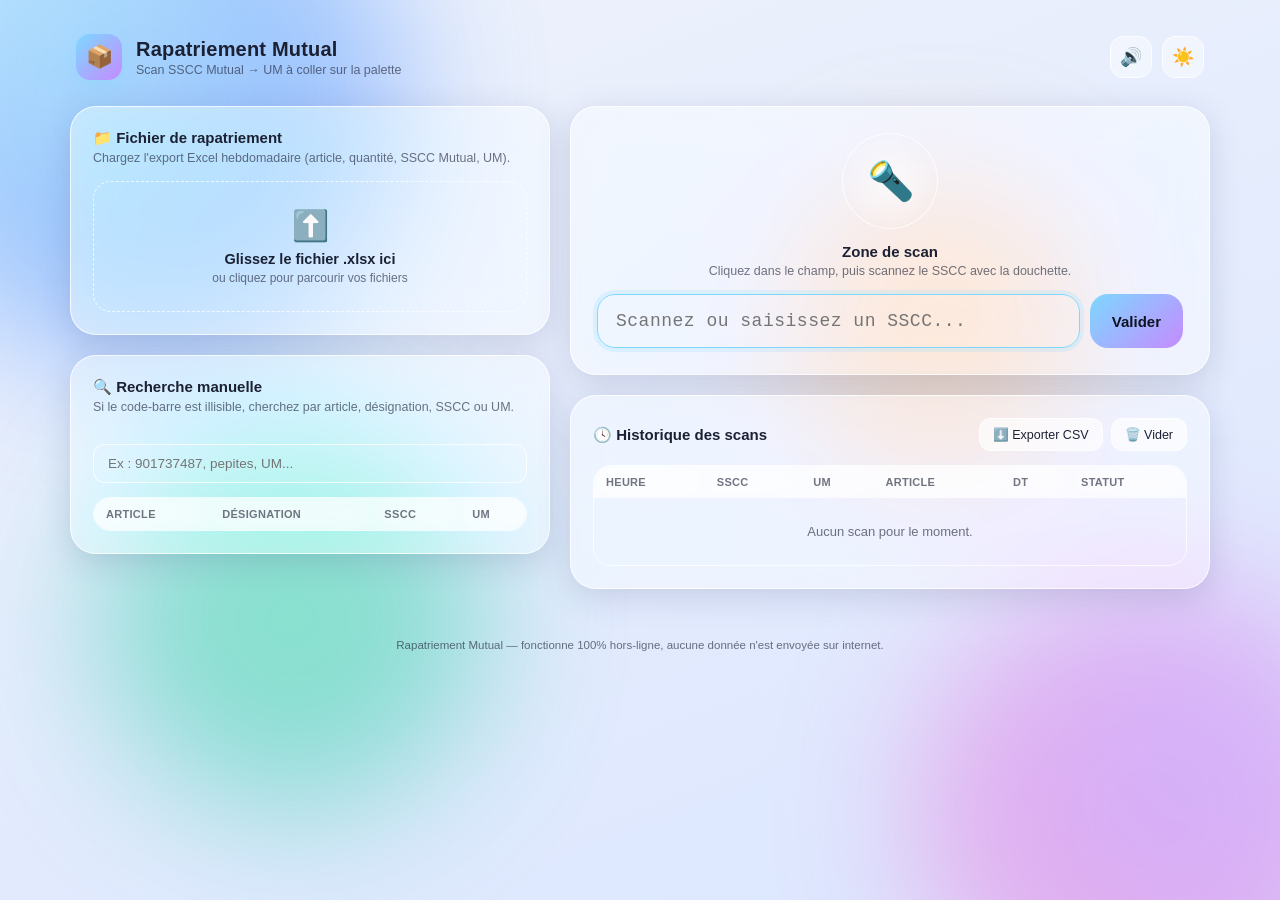
==== index.html @ 87284b62 "Ajoute l'application Rapatriement Mutual (scan SSCC -> UM) App web offline (fichier HTML unique, gla" ====
<!DOCTYPE html>
<html lang="fr">
<head>
<meta charset="UTF-8" />
<meta name="viewport" content="width=device-width, initial-scale=1.0" />
<title>Rapatriement Mutual</title>
<meta name="description" content="Scan des SSCC Mutual et correspondance avec les UM à coller sur les palettes." />
<style>
:root{
  --bg-1:#0f1220;
  --bg-2:#1a1a2e;
  --glass-bg:rgba(255,255,255,0.08);
  --glass-bg-strong:rgba(255,255,255,0.14);
  --glass-border:rgba(255,255,255,0.22);
  --text-1:#f5f6fb;
  --text-2:rgba(245,246,251,0.62);
  --accent:#7dd8ff;
  --accent-2:#c58bff;
  --ok:#4ee6a8;
  --ok-bg:rgba(78,230,168,0.16);
  --err:#ff6b81;
  --err-bg:rgba(255,107,129,0.16);
  --warn:#ffc766;
  --warn-bg:rgba(255,199,102,0.16);
  --radius-lg:26px;
  --radius-md:18px;
  --radius-sm:12px;
  --shadow-glass:0 8px 32px rgba(0,0,0,0.35);
}
:root[data-theme="light"]{
  --bg-1:#eef2fb;
  --bg-2:#dbe6ff;
  --glass-bg:rgba(255,255,255,0.45);
  --glass-bg-strong:rgba(255,255,255,0.65);
  --glass-border:rgba(255,255,255,0.75);
  --text-1:#1b2033;
  --text-2:rgba(27,32,51,0.62);
  --shadow-glass:0 8px 32px rgba(60,70,120,0.18);
}
*{box-sizing:border-box;}
html,body{height:100%;}
body{
  margin:0;
  min-height:100vh;
  font-family:'Segoe UI',-apple-system,BlinkMacSystemFont,Roboto,Helvetica,Arial,sans-serif;
  color:var(--text-1);
  background:var(--bg-1);
  overflow-x:hidden;
  transition:background .5s ease,color .5s ease;
}

/* ---------- animated liquid background ---------- */
.bg-blobs{position:fixed;inset:0;z-index:-1;overflow:hidden;background:linear-gradient(160deg,var(--bg-1),var(--bg-2));}
.blob{position:absolute;border-radius:50%;filter:blur(70px);opacity:.55;animation:float 22s ease-in-out infinite;}
.blob.b1{width:520px;height:520px;top:-160px;left:-120px;background:radial-gradient(circle at 30% 30%,#7dd8ff,#3b6cff);animation-duration:26s;}
.blob.b2{width:460px;height:460px;bottom:-140px;right:-100px;background:radial-gradient(circle at 60% 40%,#c58bff,#ff6ec7);animation-duration:30s;animation-delay:-8s;}
.blob.b3{width:380px;height:380px;bottom:10%;left:8%;background:radial-gradient(circle at 50% 50%,#4ee6a8,#1fb6b0);animation-duration:34s;animation-delay:-16s;}
.blob.b4{width:300px;height:300px;top:20%;right:15%;background:radial-gradient(circle at 50% 50%,#ffc766,#ff8a5b);opacity:.35;animation-duration:20s;animation-delay:-4s;}
@keyframes float{
  0%{transform:translate(0,0) scale(1);}
  33%{transform:translate(40px,-30px) scale(1.08);}
  66%{transform:translate(-30px,25px) scale(0.95);}
  100%{transform:translate(0,0) scale(1);}
}
@media (prefers-reduced-motion: reduce){ .blob{animation:none;} }

/* ---------- layout ---------- */
.app{max-width:1180px;margin:0 auto;padding:20px 20px 64px;}
.topbar{display:flex;align-items:center;justify-content:space-between;gap:16px;padding:14px 6px 26px;}
.brand{display:flex;align-items:center;gap:14px;}
.brand-icon{
  width:46px;height:46px;border-radius:14px;
  background:linear-gradient(135deg,var(--accent),var(--accent-2));
  display:flex;align-items:center;justify-content:center;
  box-shadow:0 6px 18px rgba(125,216,255,0.35);
  font-size:22px;flex-shrink:0;
}
.brand h1{font-size:20px;margin:0;letter-spacing:.2px;}
.brand p{margin:2px 0 0;font-size:12.5px;color:var(--text-2);}
.top-actions{display:flex;gap:10px;align-items:center;}

.icon-btn{
  width:42px;height:42px;border-radius:14px;border:1px solid var(--glass-border);
  background:var(--glass-bg);backdrop-filter:blur(18px) saturate(160%);-webkit-backdrop-filter:blur(18px) saturate(160%);
  color:var(--text-1);font-size:18px;cursor:pointer;display:flex;align-items:center;justify-content:center;
  transition:transform .15s ease,background .2s ease;
}
.icon-btn:hover{transform:translateY(-2px);background:var(--glass-bg-strong);}
.icon-btn:active{transform:translateY(0) scale(.96);}

.glass{
  background:var(--glass-bg);
  border:1px solid var(--glass-border);
  border-radius:var(--radius-lg);
  backdrop-filter:blur(22px) saturate(180%);
  -webkit-backdrop-filter:blur(22px) saturate(180%);
  box-shadow:var(--shadow-glass);
}

.grid{display:grid;grid-template-columns:1.05fr 1.4fr;gap:20px;align-items:start;}
@media (max-width:900px){.grid{grid-template-columns:1fr;}}

/* ---------- file loader ---------- */
.card{padding:22px;margin-bottom:20px;}
.card h2{margin:0 0 4px;font-size:15px;display:flex;align-items:center;gap:8px;}
.card .hint{margin:0 0 16px;font-size:12.5px;color:var(--text-2);}

.dropzone{
  border:1.5px dashed var(--glass-border);
  border-radius:var(--radius-md);
  padding:26px 16px;
  text-align:center;
  cursor:pointer;
  transition:background .2s ease,border-color .2s ease;
}
.dropzone:hover,.dropzone.dragover{background:var(--glass-bg-strong);border-color:var(--accent);}
.dropzone .dz-icon{font-size:30px;margin-bottom:8px;}
.dropzone .dz-title{font-weight:600;font-size:14.5px;}
.dropzone .dz-sub{font-size:12px;color:var(--text-2);margin-top:4px;}

.file-status{
  margin-top:14px;padding:12px 14px;border-radius:var(--radius-sm);
  background:var(--ok-bg);border:1px solid rgba(78,230,168,0.35);
  font-size:13px;display:none;
}
.file-status.show{display:block;}
.file-status .fs-name{font-weight:600;}
.file-status .fs-meta{color:var(--text-2);font-size:12px;margin-top:3px;}

.stats-row{display:flex;gap:10px;margin-top:14px;flex-wrap:wrap;}
.stat-pill{
  flex:1;min-width:90px;padding:10px 12px;border-radius:var(--radius-sm);
  background:var(--glass-bg-strong);border:1px solid var(--glass-border);text-align:center;
}
.stat-pill .num{font-size:19px;font-weight:700;}
.stat-pill .lbl{font-size:10.5px;color:var(--text-2);text-transform:uppercase;letter-spacing:.4px;}

.progress-bar{height:8px;border-radius:6px;background:rgba(255,255,255,0.12);overflow:hidden;margin-top:14px;}
.progress-fill{height:100%;border-radius:6px;background:linear-gradient(90deg,var(--accent),var(--ok));transition:width .4s ease;}

/* ---------- scan zone ---------- */
.scan-card{padding:26px;text-align:center;}
.scan-ring{
  width:96px;height:96px;margin:0 auto 14px;border-radius:50%;
  display:flex;align-items:center;justify-content:center;font-size:38px;
  background:radial-gradient(circle,var(--glass-bg-strong),transparent 70%);
  border:1px solid var(--glass-border);
  animation:pulse 2.6s ease-in-out infinite;
}
@keyframes pulse{0%,100%{box-shadow:0 0 0 0 rgba(125,216,255,0.35);}50%{box-shadow:0 0 0 14px rgba(125,216,255,0);}}

.scan-form{display:flex;gap:10px;margin-top:6px;}
.scan-input{
  flex:1;padding:16px 18px;font-size:18px;border-radius:var(--radius-md);
  border:1.5px solid var(--glass-border);background:rgba(255,255,255,0.06);
  color:var(--text-1);letter-spacing:.5px;font-family:'Consolas','Courier New',monospace;
  outline:none;transition:border-color .2s ease,box-shadow .2s ease;
}
.scan-input:focus{border-color:var(--accent);box-shadow:0 0 0 4px rgba(125,216,255,0.18);}
.scan-submit{
  padding:0 22px;border-radius:var(--radius-md);border:none;cursor:pointer;
  background:linear-gradient(135deg,var(--accent),var(--accent-2));color:#0f1220;font-weight:700;font-size:15px;
}

/* ---------- result ---------- */
.result{margin-top:20px;border-radius:var(--radius-lg);padding:0;overflow:hidden;display:none;}
.result.show{display:block;animation:pop .35s cubic-bezier(.2,.9,.3,1.2);}
@keyframes pop{from{transform:scale(.94);opacity:0;}to{transform:scale(1);opacity:1;}}
.result-inner{padding:24px;}
.result.ok .result-inner{background:var(--ok-bg);border-top:1px solid rgba(78,230,168,0.4);}
.result.err .result-inner{background:var(--err-bg);border-top:1px solid rgba(255,107,129,0.4);}
.result.warn .result-inner{background:var(--warn-bg);border-top:1px solid rgba(255,199,102,0.4);}
.result-tag{font-size:12px;font-weight:700;text-transform:uppercase;letter-spacing:.6px;display:flex;align-items:center;gap:6px;}
.result.ok .result-tag{color:var(--ok);}
.result.err .result-tag{color:var(--err);}
.result.warn .result-tag{color:var(--warn);}
.um-value{font-size:48px;font-weight:800;font-family:'Consolas','Courier New',monospace;margin:8px 0 4px;word-break:break-all;letter-spacing:1px;}
.um-caption{font-size:12.5px;color:var(--text-2);margin-bottom:16px;}
.result-details{display:grid;grid-template-columns:repeat(auto-fit,minmax(140px,1fr));gap:10px;margin-top:10px;}
.detail-item{background:rgba(255,255,255,0.08);border-radius:var(--radius-sm);padding:10px 12px;}
.detail-item .d-lbl{font-size:10.5px;text-transform:uppercase;color:var(--text-2);letter-spacing:.4px;}
.detail-item .d-val{font-size:14.5px;font-weight:600;margin-top:2px;word-break:break-word;}
.copy-btn{margin-top:14px;padding:9px 16px;border-radius:var(--radius-sm);border:1px solid var(--glass-border);background:var(--glass-bg-strong);color:var(--text-1);cursor:pointer;font-size:13px;}
.copy-btn:active{transform:scale(.97);}

/* ---------- history ---------- */
.history-head{display:flex;align-items:center;justify-content:space-between;flex-wrap:wrap;gap:10px;}
.history-actions{display:flex;gap:8px;}
.btn-sm{padding:8px 13px;border-radius:var(--radius-sm);border:1px solid var(--glass-border);background:var(--glass-bg-strong);color:var(--text-1);font-size:12.5px;cursor:pointer;}
.btn-sm:hover{background:rgba(255,255,255,0.2);}
.search-box{
  width:100%;margin:14px 0;padding:11px 14px;border-radius:var(--radius-sm);
  border:1px solid var(--glass-border);background:rgba(255,255,255,0.06);color:var(--text-1);font-size:13.5px;outline:none;
}
.hist-table-wrap{max-height:420px;overflow-y:auto;border-radius:var(--radius-md);border:1px solid var(--glass-border);}
table{width:100%;border-collapse:collapse;font-size:12.8px;}
thead th{position:sticky;top:0;background:var(--glass-bg-strong);backdrop-filter:blur(10px);text-align:left;padding:10px 12px;font-size:11px;text-transform:uppercase;letter-spacing:.3px;color:var(--text-2);}
tbody td{padding:9px 12px;border-top:1px solid rgba(255,255,255,0.08);}
tbody tr:hover{background:rgba(255,255,255,0.06);}
.badge{padding:3px 9px;border-radius:20px;font-size:10.5px;font-weight:700;text-transform:uppercase;letter-spacing:.3px;}
.badge.ok{background:var(--ok-bg);color:var(--ok);}
.badge.err{background:var(--err-bg);color:var(--err);}
.badge.warn{background:var(--warn-bg);color:var(--warn);}
.empty-hint{padding:26px 14px;text-align:center;color:var(--text-2);font-size:13px;}

.footer-note{text-align:center;margin-top:30px;font-size:11.5px;color:var(--text-2);}

::-webkit-scrollbar{width:9px;height:9px;}
::-webkit-scrollbar-thumb{background:rgba(255,255,255,0.18);border-radius:8px;}
::-webkit-scrollbar-track{background:transparent;}

@media (max-width:520px){
  .um-value{font-size:34px;}
  .app{padding:14px 12px 48px;}
  .scan-form{flex-direction:column;}
}
</style>
</head>
<body>
<div class="bg-blobs">
  <div class="blob b1"></div>
  <div class="blob b2"></div>
  <div class="blob b3"></div>
  <div class="blob b4"></div>
</div>

<div class="app">

  <div class="topbar">
    <div class="brand">
      <div class="brand-icon">📦</div>
      <div>
        <h1>Rapatriement Mutual</h1>
        <p>Scan SSCC Mutual → UM à coller sur la palette</p>
      </div>
    </div>
    <div class="top-actions">
      <button class="icon-btn" id="soundToggle" title="Activer/couper le son">🔊</button>
      <button class="icon-btn" id="themeToggle" title="Changer le thème">🌙</button>
    </div>
  </div>

  <div class="grid">
    <!-- LEFT COLUMN -->
    <div>
      <div class="card glass">
        <h2>📁 Fichier de rapatriement</h2>
        <p class="hint">Chargez l'export Excel hebdomadaire (article, quantité, SSCC Mutual, UM).</p>
        <div class="dropzone" id="dropzone">
          <div class="dz-icon">⬆️</div>
          <div class="dz-title">Glissez le fichier .xlsx ici</div>
          <div class="dz-sub">ou cliquez pour parcourir vos fichiers</div>
          <input type="file" id="fileInput" accept=".xlsx,.xls,.xlsm" hidden />
        </div>
        <div class="file-status" id="fileStatus">
          <div class="fs-name" id="fsName"></div>
          <div class="fs-meta" id="fsMeta"></div>
        </div>
        <div class="stats-row" id="statsRow" style="display:none;">
          <div class="stat-pill"><div class="num" id="statTotal">0</div><div class="lbl">Palettes</div></div>
          <div class="stat-pill"><div class="num" id="statDone">0</div><div class="lbl">Scannées</div></div>
          <div class="stat-pill"><div class="num" id="statLeft">0</div><div class="lbl">Restantes</div></div>
        </div>
        <div class="progress-bar" id="progressBar" style="display:none;">
          <div class="progress-fill" id="progressFill" style="width:0%;"></div>
        </div>
      </div>

      <div class="card glass">
        <h2>🔍 Recherche manuelle</h2>
        <p class="hint">Si le code-barre est illisible, cherchez par article, désignation, SSCC ou UM.</p>
        <input type="text" class="search-box" id="manualSearch" placeholder="Ex : 901737487, pepites, UM..." />
        <div class="hist-table-wrap" style="max-height:220px;">
          <table>
            <thead><tr><th>Article</th><th>Désignation</th><th>SSCC</th><th>UM</th></tr></thead>
            <tbody id="searchResults"></tbody>
          </table>
        </div>
      </div>
    </div>

    <!-- RIGHT COLUMN -->
    <div>
      <div class="card glass scan-card">
        <div class="scan-ring">🔦</div>
        <h2 style="justify-content:center;">Zone de scan</h2>
        <p class="hint">Cliquez dans le champ, puis scannez le SSCC avec la douchette.</p>
        <form class="scan-form" id="scanForm" autocomplete="off">
          <input type="text" class="scan-input" id="scanInput" placeholder="Scannez ou saisissez un SSCC..." autocomplete="off" autocorrect="off" autocapitalize="off" spellcheck="false" />
          <button type="submit" class="scan-submit">Valider</button>
        </form>

        <div class="result" id="result">
          <div class="result-inner">
            <div class="result-tag" id="resultTag"></div>
            <div class="um-value" id="umValue"></div>
            <div class="um-caption" id="umCaption"></div>
            <div class="result-details" id="resultDetails"></div>
            <button class="copy-btn" id="copyUmBtn" style="display:none;">📋 Copier l'UM</button>
          </div>
        </div>
      </div>

      <div class="card glass">
        <div class="history-head">
          <h2 style="margin:0;">🕓 Historique des scans</h2>
          <div class="history-actions">
            <button class="btn-sm" id="exportBtn">⬇️ Exporter CSV</button>
            <button class="btn-sm" id="clearHistBtn">🗑️ Vider</button>
          </div>
        </div>
        <div class="hist-table-wrap" style="margin-top:14px;">
          <table>
            <thead><tr><th>Heure</th><th>SSCC</th><th>UM</th><th>Article</th><th>DT</th><th>Statut</th></tr></thead>
            <tbody id="historyBody"></tbody>
          </table>
          <div class="empty-hint" id="historyEmpty">Aucun scan pour le moment.</div>
        </div>
      </div>
    </div>
  </div>

  <div class="footer-note">Rapatriement Mutual — fonctionne 100% hors-ligne, aucune donnée n'est envoyée sur internet.</div>
</div>
<script>
/*! xlsx.js (C) 2013-present SheetJS -- http://sheetjs.com */
var XLSX={};function make_xlsx_lib(e){e.version="0.18.5";var r=1200,t=1252;var a;if(typeof cptable!=="undefined")a=cptable;else if(typeof module!=="undefined"&&typeof require!=="undefined"){a=undefined}var n=[874,932,936,949,950,1250,1251,1252,1253,1254,1255,1256,1257,1258,1e4];var i={0:1252,1:65001,2:65001,77:1e4,128:932,129:949,130:1361,134:936,136:950,161:1253,162:1254,163:1258,177:1255,178:1256,186:1257,204:1251,222:874,238:1250,255:1252,69:6969};var s=function(e){if(n.indexOf(e)==-1)return;t=i[0]=e};function f(){s(1252)}var o=function(e){r=e;s(e)};function c(){o(1200);f()}function l(e){var r=[];for(var t=0,a=e.length;t<a;++t)r[t]=e.charCodeAt(t);return r}function u(e){var r=[];for(var t=0;t<e.length>>1;++t)r[t]=String.fromCharCode(e.charCodeAt(2*t)+(e.charCodeAt(2*t+1)<<8));return r.join("")}function h(e){var r=[];for(var t=0;t<e.length>>1;++t)r[t]=String.fromCharCode(e.charCodeAt(2*t+1)+(e.charCodeAt(2*t)<<8));return r.join("")}var d=function(e){var r=e.charCodeAt(0),t=e.charCodeAt(1);if(r==255&&t==254)return u(e.slice(2));if(r==254&&t==255)return h(e.slice(2));if(r==65279)return e.slice(1);return e};var v=function Yw(e){return String.fromCharCode(e)};var p=function Kw(e){return String.fromCharCode(e)};if(typeof a!=="undefined"){o=function(e){r=e;s(e)};d=function(e){if(e.charCodeAt(0)===255&&e.charCodeAt(1)===254){return a.utils.decode(1200,l(e.slice(2)))}return e};v=function Jw(e){if(r===1200)return String.fromCharCode(e);return a.utils.decode(r,[e&255,e>>8])[0]};p=function qw(e){return a.utils.decode(t,[e])[0]}}var m=null;var b=true;var g="ABCDEFGHIJKLMNOPQRSTUVWXYZabcdefghijklmnopqrstuvwxyz0123456789+/=";function w(e){var r="";var t=0,a=0,n=0,i=0,s=0,f=0,o=0;for(var c=0;c<e.length;){t=e.charCodeAt(c++);i=t>>2;a=e.charCodeAt(c++);s=(t&3)<<4|a>>4;n=e.charCodeAt(c++);f=(a&15)<<2|n>>6;o=n&63;if(isNaN(a)){f=o=64}else if(isNaN(n)){o=64}r+=g.charAt(i)+g.charAt(s)+g.charAt(f)+g.charAt(o)}return r}function k(e){var r="";var t=0,a=0,n=0,i=0,s=0,f=0,o=0;e=e.replace(/[^\w\+\/\=]/g,"");for(var c=0;c<e.length;){i=g.indexOf(e.charAt(c++));s=g.indexOf(e.charAt(c++));t=i<<2|s>>4;r+=String.fromCharCode(t);f=g.indexOf(e.charAt(c++));a=(s&15)<<4|f>>2;if(f!==64){r+=String.fromCharCode(a)}o=g.indexOf(e.charAt(c++));n=(f&3)<<6|o;if(o!==64){r+=String.fromCharCode(n)}}return r}var T=function(){return typeof Buffer!=="undefined"&&typeof undefined!=="undefined"&&typeof{}!=="undefined"&&!!{}.node}();var E=function(){if(typeof Buffer!=="undefined"){var e=!Buffer.from;if(!e)try{Buffer.from("foo","utf8")}catch(r){e=true}return e?function(e,r){return r?new Buffer(e,r):new Buffer(e)}:Buffer.from.bind(Buffer)}return function(){}}();function y(e){if(T)return Buffer.alloc?Buffer.alloc(e):new Buffer(e);return typeof Uint8Array!="undefined"?new Uint8Array(e):new Array(e)}function S(e){if(T)return Buffer.allocUnsafe?Buffer.allocUnsafe(e):new Buffer(e);return typeof Uint8Array!="undefined"?new Uint8Array(e):new Array(e)}var _=function Zw(e){if(T)return E(e,"binary");return e.split("").map(function(e){return e.charCodeAt(0)&255})};function A(e){if(typeof ArrayBuffer==="undefined")return _(e);var r=new ArrayBuffer(e.length),t=new Uint8Array(r);for(var a=0;a!=e.length;++a)t[a]=e.charCodeAt(a)&255;return r}function x(e){if(Array.isArray(e))return e.map(function(e){return String.fromCharCode(e)}).join("");var r=[];for(var t=0;t<e.length;++t)r[t]=String.fromCharCode(e[t]);return r.join("")}function C(e){if(typeof Uint8Array==="undefined")throw new Error("Unsupported");return new Uint8Array(e)}function R(e){if(typeof ArrayBuffer=="undefined")throw new Error("Unsupported");if(e instanceof ArrayBuffer)return R(new Uint8Array(e));var r=new Array(e.length);for(var t=0;t<e.length;++t)r[t]=e[t];return r}var O=T?function(e){return Buffer.concat(e.map(function(e){return Buffer.isBuffer(e)?e:E(e)}))}:function(e){if(typeof Uint8Array!=="undefined"){var r=0,t=0;for(r=0;r<e.length;++r)t+=e[r].length;var a=new Uint8Array(t);var n=0;for(r=0,t=0;r<e.length;t+=n,++r){n=e[r].length;if(e[r]instanceof Uint8Array)a.set(e[r],t);else if(typeof e[r]=="string"){throw"wtf"}else a.set(new Uint8Array(e[r]),t)}return a}return[].concat.apply([],e.map(function(e){return Array.isArray(e)?e:[].slice.call(e)}))};function I(e){var r=[],t=0,a=e.length+250;var n=y(e.length+255);for(var i=0;i<e.length;++i){var s=e.charCodeAt(i);if(s<128)n[t++]=s;else if(s<2048){n[t++]=192|s>>6&31;n[t++]=128|s&63}else if(s>=55296&&s<57344){s=(s&1023)+64;var f=e.charCodeAt(++i)&1023;n[t++]=240|s>>8&7;n[t++]=128|s>>2&63;n[t++]=128|f>>6&15|(s&3)<<4;n[t++]=128|f&63}else{n[t++]=224|s>>12&15;n[t++]=128|s>>6&63;n[t++]=128|s&63}if(t>a){r.push(n.slice(0,t));t=0;n=y(65535);a=65530}}r.push(n.slice(0,t));return O(r)}var N=/\u0000/g,F=/[\u0001-\u0006]/g;function D(e){var r="",t=e.length-1;while(t>=0)r+=e.charAt(t--);return r}function P(e,r){var t=""+e;return t.length>=r?t:wr("0",r-t.length)+t}function L(e,r){var t=""+e;return t.length>=r?t:wr(" ",r-t.length)+t}function M(e,r){var t=""+e;return t.length>=r?t:t+wr(" ",r-t.length)}function U(e,r){var t=""+Math.round(e);return t.length>=r?t:wr("0",r-t.length)+t}function B(e,r){var t=""+e;return t.length>=r?t:wr("0",r-t.length)+t}var W=Math.pow(2,32);function H(e,r){if(e>W||e<-W)return U(e,r);var t=Math.round(e);return B(t,r)}function z(e,r){r=r||0;return e.length>=7+r&&(e.charCodeAt(r)|32)===103&&(e.charCodeAt(r+1)|32)===101&&(e.charCodeAt(r+2)|32)===110&&(e.charCodeAt(r+3)|32)===101&&(e.charCodeAt(r+4)|32)===114&&(e.charCodeAt(r+5)|32)===97&&(e.charCodeAt(r+6)|32)===108}var V=[["Sun","Sunday"],["Mon","Monday"],["Tue","Tuesday"],["Wed","Wednesday"],["Thu","Thursday"],["Fri","Friday"],["Sat","Saturday"]];var G=[["J","Jan","January"],["F","Feb","February"],["M","Mar","March"],["A","Apr","April"],["M","May","May"],["J","Jun","June"],["J","Jul","July"],["A","Aug","August"],["S","Sep","September"],["O","Oct","October"],["N","Nov","November"],["D","Dec","December"]];function j(e){if(!e)e={};e[0]="General";e[1]="0";e[2]="0.00";e[3]="#,##0";e[4]="#,##0.00";e[9]="0%";e[10]="0.00%";e[11]="0.00E+00";e[12]="# ?/?";e[13]="# ??/??";e[14]="m/d/yy";e[15]="d-mmm-yy";e[16]="d-mmm";e[17]="mmm-yy";e[18]="h:mm AM/PM";e[19]="h:mm:ss AM/PM";e[20]="h:mm";e[21]="h:mm:ss";e[22]="m/d/yy h:mm";e[37]="#,##0 ;(#,##0)";e[38]="#,##0 ;[Red](#,##0)";e[39]="#,##0.00;(#,##0.00)";e[40]="#,##0.00;[Red](#,##0.00)";e[45]="mm:ss";e[46]="[h]:mm:ss";e[47]="mmss.0";e[48]="##0.0E+0";e[49]="@";e[56]='"上午/下午 "hh"時"mm"分"ss"秒 "';return e}var X={0:"General",1:"0",2:"0.00",3:"#,##0",4:"#,##0.00",9:"0%",10:"0.00%",11:"0.00E+00",12:"# ?/?",13:"# ??/??",14:"m/d/yy",15:"d-mmm-yy",16:"d-mmm",17:"mmm-yy",18:"h:mm AM/PM",19:"h:mm:ss AM/PM",20:"h:mm",21:"h:mm:ss",22:"m/d/yy h:mm",37:"#,##0 ;(#,##0)",38:"#,##0 ;[Red](#,##0)",39:"#,##0.00;(#,##0.00)",40:"#,##0.00;[Red](#,##0.00)",45:"mm:ss",46:"[h]:mm:ss",47:"mmss.0",48:"##0.0E+0",49:"@",56:'"上午/下午 "hh"時"mm"分"ss"秒 "'};var Y={5:37,6:38,7:39,8:40,23:0,24:0,25:0,26:0,27:14,28:14,29:14,30:14,31:14,50:14,51:14,52:14,53:14,54:14,55:14,56:14,57:14,58:14,59:1,60:2,61:3,62:4,67:9,68:10,69:12,70:13,71:14,72:14,73:15,74:16,75:17,76:20,77:21,78:22,79:45,80:46,81:47,82:0};var K={5:'"$"#,##0_);\\("$"#,##0\\)',63:'"$"#,##0_);\\("$"#,##0\\)',6:'"$"#,##0_);[Red]\\("$"#,##0\\)',64:'"$"#,##0_);[Red]\\("$"#,##0\\)',7:'"$"#,##0.00_);\\("$"#,##0.00\\)',65:'"$"#,##0.00_);\\("$"#,##0.00\\)',8:'"$"#,##0.00_);[Red]\\("$"#,##0.00\\)',66:'"$"#,##0.00_);[Red]\\("$"#,##0.00\\)',41:'_(* #,##0_);_(* \\(#,##0\\);_(* "-"_);_(@_)',42:'_("$"* #,##0_);_("$"* \\(#,##0\\);_("$"* "-"_);_(@_)',43:'_(* #,##0.00_);_(* \\(#,##0.00\\);_(* "-"??_);_(@_)',44:'_("$"* #,##0.00_);_("$"* \\(#,##0.00\\);_("$"* "-"??_);_(@_)'};function J(e,r,t){var a=e<0?-1:1;var n=e*a;var i=0,s=1,f=0;var o=1,c=0,l=0;var u=Math.floor(n);while(c<r){u=Math.floor(n);f=u*s+i;l=u*c+o;if(n-u<5e-8)break;n=1/(n-u);i=s;s=f;o=c;c=l}if(l>r){if(c>r){l=o;f=i}else{l=c;f=s}}if(!t)return[0,a*f,l];var h=Math.floor(a*f/l);return[h,a*f-h*l,l]}function q(e,r,t){if(e>2958465||e<0)return null;var a=e|0,n=Math.floor(86400*(e-a)),i=0;var s=[];var f={D:a,T:n,u:86400*(e-a)-n,y:0,m:0,d:0,H:0,M:0,S:0,q:0};if(Math.abs(f.u)<1e-6)f.u=0;if(r&&r.date1904)a+=1462;if(f.u>.9999){f.u=0;if(++n==86400){f.T=n=0;++a;++f.D}}if(a===60){s=t?[1317,10,29]:[1900,2,29];i=3}else if(a===0){s=t?[1317,8,29]:[1900,1,0];i=6}else{if(a>60)--a;var o=new Date(1900,0,1);o.setDate(o.getDate()+a-1);s=[o.getFullYear(),o.getMonth()+1,o.getDate()];i=o.getDay();if(a<60)i=(i+6)%7;if(t)i=oe(o,s)}f.y=s[0];f.m=s[1];f.d=s[2];f.S=n%60;n=Math.floor(n/60);f.M=n%60;n=Math.floor(n/60);f.H=n;f.q=i;return f}var Z=new Date(1899,11,31,0,0,0);var Q=Z.getTime();var ee=new Date(1900,2,1,0,0,0);function re(e,r){var t=e.getTime();if(r)t-=1461*24*60*60*1e3;else if(e>=ee)t+=24*60*60*1e3;return(t-(Q+(e.getTimezoneOffset()-Z.getTimezoneOffset())*6e4))/(24*60*60*1e3)}function te(e){return e.indexOf(".")==-1?e:e.replace(/(?:\.0*|(\.\d*[1-9])0+)$/,"$1")}function ae(e){if(e.indexOf("E")==-1)return e;return e.replace(/(?:\.0*|(\.\d*[1-9])0+)[Ee]/,"$1E").replace(/(E[+-])(\d)$/,"$10$2")}function ne(e){var r=e<0?12:11;var t=te(e.toFixed(12));if(t.length<=r)return t;t=e.toPrecision(10);if(t.length<=r)return t;return e.toExponential(5)}function ie(e){var r=te(e.toFixed(11));return r.length>(e<0?12:11)||r==="0"||r==="-0"?e.toPrecision(6):r}function se(e){var r=Math.floor(Math.log(Math.abs(e))*Math.LOG10E),t;if(r>=-4&&r<=-1)t=e.toPrecision(10+r);else if(Math.abs(r)<=9)t=ne(e);else if(r===10)t=e.toFixed(10).substr(0,12);else t=ie(e);return te(ae(t.toUpperCase()))}function fe(e,r){switch(typeof e){case"string":return e;case"boolean":return e?"TRUE":"FALSE";case"number":return(e|0)===e?e.toString(10):se(e);case"undefined":return"";case"object":if(e==null)return"";if(e instanceof Date)return Be(14,re(e,r&&r.date1904),r);}throw new Error("unsupported value in General format: "+e)}function oe(e,r){r[0]-=581;var t=e.getDay();if(e<60)t=(t+6)%7;return t}function ce(e,r,t,a){var n="",i=0,s=0,f=t.y,o,c=0;switch(e){case 98:f=t.y+543;case 121:switch(r.length){case 1:;case 2:o=f%100;c=2;break;default:o=f%1e4;c=4;break;}break;case 109:switch(r.length){case 1:;case 2:o=t.m;c=r.length;break;case 3:return G[t.m-1][1];case 5:return G[t.m-1][0];default:return G[t.m-1][2];}break;case 100:switch(r.length){case 1:;case 2:o=t.d;c=r.length;break;case 3:return V[t.q][0];default:return V[t.q][1];}break;case 104:switch(r.length){case 1:;case 2:o=1+(t.H+11)%12;c=r.length;break;default:throw"bad hour format: "+r;}break;case 72:switch(r.length){case 1:;case 2:o=t.H;c=r.length;break;default:throw"bad hour format: "+r;}break;case 77:switch(r.length){case 1:;case 2:o=t.M;c=r.length;break;default:throw"bad minute format: "+r;}break;case 115:if(r!="s"&&r!="ss"&&r!=".0"&&r!=".00"&&r!=".000")throw"bad second format: "+r;if(t.u===0&&(r=="s"||r=="ss"))return P(t.S,r.length);if(a>=2)s=a===3?1e3:100;else s=a===1?10:1;i=Math.round(s*(t.S+t.u));if(i>=60*s)i=0;if(r==="s")return i===0?"0":""+i/s;n=P(i,2+a);if(r==="ss")return n.substr(0,2);return"."+n.substr(2,r.length-1);case 90:switch(r){case"[h]":;case"[hh]":o=t.D*24+t.H;break;case"[m]":;case"[mm]":o=(t.D*24+t.H)*60+t.M;break;case"[s]":;case"[ss]":o=((t.D*24+t.H)*60+t.M)*60+Math.round(t.S+t.u);break;default:throw"bad abstime format: "+r;}c=r.length===3?1:2;break;case 101:o=f;c=1;break;}var l=c>0?P(o,c):"";return l}function le(e){var r=3;if(e.length<=r)return e;var t=e.length%r,a=e.substr(0,t);for(;t!=e.length;t+=r)a+=(a.length>0?",":"")+e.substr(t,r);return a}var ue=/%/g;function he(e,r,t){var a=r.replace(ue,""),n=r.length-a.length;return Ie(e,a,t*Math.pow(10,2*n))+wr("%",n)}function de(e,r,t){var a=r.length-1;while(r.charCodeAt(a-1)===44)--a;return Ie(e,r.substr(0,a),t/Math.pow(10,3*(r.length-a)))}function ve(e,r){var t;var a=e.indexOf("E")-e.indexOf(".")-1;if(e.match(/^#+0.0E\+0$/)){if(r==0)return"0.0E+0";else if(r<0)return"-"+ve(e,-r);var n=e.indexOf(".");if(n===-1)n=e.indexOf("E");var i=Math.floor(Math.log(r)*Math.LOG10E)%n;if(i<0)i+=n;t=(r/Math.pow(10,i)).toPrecision(a+1+(n+i)%n);if(t.indexOf("e")===-1){var s=Math.floor(Math.log(r)*Math.LOG10E);if(t.indexOf(".")===-1)t=t.charAt(0)+"."+t.substr(1)+"E+"+(s-t.length+i);else t+="E+"+(s-i);while(t.substr(0,2)==="0."){t=t.charAt(0)+t.substr(2,n)+"."+t.substr(2+n);t=t.replace(/^0+([1-9])/,"$1").replace(/^0+\./,"0.")}t=t.replace(/\+-/,"-")}t=t.replace(/^([+-]?)(\d*)\.(\d*)[Ee]/,function(e,r,t,a){return r+t+a.substr(0,(n+i)%n)+"."+a.substr(i)+"E"})}else t=r.toExponential(a);if(e.match(/E\+00$/)&&t.match(/e[+-]\d$/))t=t.substr(0,t.length-1)+"0"+t.charAt(t.length-1);if(e.match(/E\-/)&&t.match(/e\+/))t=t.replace(/e\+/,"e");return t.replace("e","E")}var pe=/# (\?+)( ?)\/( ?)(\d+)/;function me(e,r,t){var a=parseInt(e[4],10),n=Math.round(r*a),i=Math.floor(n/a);var s=n-i*a,f=a;return t+(i===0?"":""+i)+" "+(s===0?wr(" ",e[1].length+1+e[4].length):L(s,e[1].length)+e[2]+"/"+e[3]+P(f,e[4].length))}function be(e,r,t){return t+(r===0?"":""+r)+wr(" ",e[1].length+2+e[4].length)}var ge=/^#*0*\.([0#]+)/;var we=/\).*[0#]/;var ke=/\(###\) ###\\?-####/;function Te(e){var r="",t;for(var a=0;a!=e.length;++a)switch(t=e.charCodeAt(a)){case 35:break;case 63:r+=" ";break;case 48:r+="0";break;default:r+=String.fromCharCode(t);}return r}function Ee(e,r){var t=Math.pow(10,r);return""+Math.round(e*t)/t}function ye(e,r){var t=e-Math.floor(e),a=Math.pow(10,r);if(r<(""+Math.round(t*a)).length)return 0;return Math.round(t*a)}function Se(e,r){if(r<(""+Math.round((e-Math.floor(e))*Math.pow(10,r))).length){return 1}return 0}function _e(e){if(e<2147483647&&e>-2147483648)return""+(e>=0?e|0:e-1|0);return""+Math.floor(e)}function Ae(e,r,t){if(e.charCodeAt(0)===40&&!r.match(we)){var a=r.replace(/\( */,"").replace(/ \)/,"").replace(/\)/,"");if(t>=0)return Ae("n",a,t);return"("+Ae("n",a,-t)+")"}if(r.charCodeAt(r.length-1)===44)return de(e,r,t);if(r.indexOf("%")!==-1)return he(e,r,t);if(r.indexOf("E")!==-1)return ve(r,t);if(r.charCodeAt(0)===36)return"$"+Ae(e,r.substr(r.charAt(1)==" "?2:1),t);var n;var i,s,f,o=Math.abs(t),c=t<0?"-":"";if(r.match(/^00+$/))return c+H(o,r.length);if(r.match(/^[#?]+$/)){n=H(t,0);if(n==="0")n="";return n.length>r.length?n:Te(r.substr(0,r.length-n.length))+n}if(i=r.match(pe))return me(i,o,c);if(r.match(/^#+0+$/))return c+H(o,r.length-r.indexOf("0"));if(i=r.match(ge)){n=Ee(t,i[1].length).replace(/^([^\.]+)$/,"$1."+Te(i[1])).replace(/\.$/,"."+Te(i[1])).replace(/\.(\d*)$/,function(e,r){return"."+r+wr("0",Te(i[1]).length-r.length)});return r.indexOf("0.")!==-1?n:n.replace(/^0\./,".")}r=r.replace(/^#+([0.])/,"$1");if(i=r.match(/^(0*)\.(#*)$/)){return c+Ee(o,i[2].length).replace(/\.(\d*[1-9])0*$/,".$1").replace(/^(-?\d*)$/,"$1.").replace(/^0\./,i[1].length?"0.":".")}if(i=r.match(/^#{1,3},##0(\.?)$/))return c+le(H(o,0));if(i=r.match(/^#,##0\.([#0]*0)$/)){return t<0?"-"+Ae(e,r,-t):le(""+(Math.floor(t)+Se(t,i[1].length)))+"."+P(ye(t,i[1].length),i[1].length)}if(i=r.match(/^#,#*,#0/))return Ae(e,r.replace(/^#,#*,/,""),t);if(i=r.match(/^([0#]+)(\\?-([0#]+))+$/)){n=D(Ae(e,r.replace(/[\\-]/g,""),t));s=0;return D(D(r.replace(/\\/g,"")).replace(/[0#]/g,function(e){return s<n.length?n.charAt(s++):e==="0"?"0":""}))}if(r.match(ke)){n=Ae(e,"##########",t);return"("+n.substr(0,3)+") "+n.substr(3,3)+"-"+n.substr(6)}var l="";if(i=r.match(/^([#0?]+)( ?)\/( ?)([#0?]+)/)){s=Math.min(i[4].length,7);f=J(o,Math.pow(10,s)-1,false);n=""+c;l=Ie("n",i[1],f[1]);if(l.charAt(l.length-1)==" ")l=l.substr(0,l.length-1)+"0";n+=l+i[2]+"/"+i[3];l=M(f[2],s);if(l.length<i[4].length)l=Te(i[4].substr(i[4].length-l.length))+l;n+=l;return n}if(i=r.match(/^# ([#0?]+)( ?)\/( ?)([#0?]+)/)){s=Math.min(Math.max(i[1].length,i[4].length),7);f=J(o,Math.pow(10,s)-1,true);return c+(f[0]||(f[1]?"":"0"))+" "+(f[1]?L(f[1],s)+i[2]+"/"+i[3]+M(f[2],s):wr(" ",2*s+1+i[2].length+i[3].length))}if(i=r.match(/^[#0?]+$/)){n=H(t,0);if(r.length<=n.length)return n;return Te(r.substr(0,r.length-n.length))+n}if(i=r.match(/^([#0?]+)\.([#0]+)$/)){n=""+t.toFixed(Math.min(i[2].length,10)).replace(/([^0])0+$/,"$1");s=n.indexOf(".");var u=r.indexOf(".")-s,h=r.length-n.length-u;return Te(r.substr(0,u)+n+r.substr(r.length-h))}if(i=r.match(/^00,000\.([#0]*0)$/)){s=ye(t,i[1].length);return t<0?"-"+Ae(e,r,-t):le(_e(t)).replace(/^\d,\d{3}$/,"0$&").replace(/^\d*$/,function(e){return"00,"+(e.length<3?P(0,3-e.length):"")+e})+"."+P(s,i[1].length)}switch(r){case"###,##0.00":return Ae(e,"#,##0.00",t);case"###,###":;case"##,###":;case"#,###":var d=le(H(o,0));return d!=="0"?c+d:"";case"###,###.00":return Ae(e,"###,##0.00",t).replace(/^0\./,".");case"#,###.00":return Ae(e,"#,##0.00",t).replace(/^0\./,".");default:;}throw new Error("unsupported format |"+r+"|")}function xe(e,r,t){var a=r.length-1;while(r.charCodeAt(a-1)===44)--a;return Ie(e,r.substr(0,a),t/Math.pow(10,3*(r.length-a)))}function Ce(e,r,t){var a=r.replace(ue,""),n=r.length-a.length;return Ie(e,a,t*Math.pow(10,2*n))+wr("%",n)}function Re(e,r){var t;var a=e.indexOf("E")-e.indexOf(".")-1;if(e.match(/^#+0.0E\+0$/)){if(r==0)return"0.0E+0";else if(r<0)return"-"+Re(e,-r);var n=e.indexOf(".");if(n===-1)n=e.indexOf("E");var i=Math.floor(Math.log(r)*Math.LOG10E)%n;if(i<0)i+=n;t=(r/Math.pow(10,i)).toPrecision(a+1+(n+i)%n);if(!t.match(/[Ee]/)){var s=Math.floor(Math.log(r)*Math.LOG10E);if(t.indexOf(".")===-1)t=t.charAt(0)+"."+t.substr(1)+"E+"+(s-t.length+i);else t+="E+"+(s-i);t=t.replace(/\+-/,"-")}t=t.replace(/^([+-]?)(\d*)\.(\d*)[Ee]/,function(e,r,t,a){return r+t+a.substr(0,(n+i)%n)+"."+a.substr(i)+"E"})}else t=r.toExponential(a);if(e.match(/E\+00$/)&&t.match(/e[+-]\d$/))t=t.substr(0,t.length-1)+"0"+t.charAt(t.length-1);if(e.match(/E\-/)&&t.match(/e\+/))t=t.replace(/e\+/,"e");return t.replace("e","E")}function Oe(e,r,t){if(e.charCodeAt(0)===40&&!r.match(we)){var a=r.replace(/\( */,"").replace(/ \)/,"").replace(/\)/,"");if(t>=0)return Oe("n",a,t);return"("+Oe("n",a,-t)+")"}if(r.charCodeAt(r.length-1)===44)return xe(e,r,t);if(r.indexOf("%")!==-1)return Ce(e,r,t);if(r.indexOf("E")!==-1)return Re(r,t);if(r.charCodeAt(0)===36)return"$"+Oe(e,r.substr(r.charAt(1)==" "?2:1),t);var n;var i,s,f,o=Math.abs(t),c=t<0?"-":"";if(r.match(/^00+$/))return c+P(o,r.length);if(r.match(/^[#?]+$/)){n=""+t;if(t===0)n="";return n.length>r.length?n:Te(r.substr(0,r.length-n.length))+n}if(i=r.match(pe))return be(i,o,c);if(r.match(/^#+0+$/))return c+P(o,r.length-r.indexOf("0"));if(i=r.match(ge)){n=(""+t).replace(/^([^\.]+)$/,"$1."+Te(i[1])).replace(/\.$/,"."+Te(i[1]));n=n.replace(/\.(\d*)$/,function(e,r){return"."+r+wr("0",Te(i[1]).length-r.length)});return r.indexOf("0.")!==-1?n:n.replace(/^0\./,".")}r=r.replace(/^#+([0.])/,"$1");if(i=r.match(/^(0*)\.(#*)$/)){return c+(""+o).replace(/\.(\d*[1-9])0*$/,".$1").replace(/^(-?\d*)$/,"$1.").replace(/^0\./,i[1].length?"0.":".")}if(i=r.match(/^#{1,3},##0(\.?)$/))return c+le(""+o);if(i=r.match(/^#,##0\.([#0]*0)$/)){return t<0?"-"+Oe(e,r,-t):le(""+t)+"."+wr("0",i[1].length)}if(i=r.match(/^#,#*,#0/))return Oe(e,r.replace(/^#,#*,/,""),t);if(i=r.match(/^([0#]+)(\\?-([0#]+))+$/)){n=D(Oe(e,r.replace(/[\\-]/g,""),t));s=0;return D(D(r.replace(/\\/g,"")).replace(/[0#]/g,function(e){return s<n.length?n.charAt(s++):e==="0"?"0":""}))}if(r.match(ke)){n=Oe(e,"##########",t);return"("+n.substr(0,3)+") "+n.substr(3,3)+"-"+n.substr(6)}var l="";if(i=r.match(/^([#0?]+)( ?)\/( ?)([#0?]+)/)){s=Math.min(i[4].length,7);f=J(o,Math.pow(10,s)-1,false);n=""+c;l=Ie("n",i[1],f[1]);if(l.charAt(l.length-1)==" ")l=l.substr(0,l.length-1)+"0";n+=l+i[2]+"/"+i[3];l=M(f[2],s);if(l.length<i[4].length)l=Te(i[4].substr(i[4].length-l.length))+l;n+=l;return n}if(i=r.match(/^# ([#0?]+)( ?)\/( ?)([#0?]+)/)){s=Math.min(Math.max(i[1].length,i[4].length),7);f=J(o,Math.pow(10,s)-1,true);return c+(f[0]||(f[1]?"":"0"))+" "+(f[1]?L(f[1],s)+i[2]+"/"+i[3]+M(f[2],s):wr(" ",2*s+1+i[2].length+i[3].length))}if(i=r.match(/^[#0?]+$/)){n=""+t;if(r.length<=n.length)return n;return Te(r.substr(0,r.length-n.length))+n}if(i=r.match(/^([#0]+)\.([#0]+)$/)){n=""+t.toFixed(Math.min(i[2].length,10)).replace(/([^0])0+$/,"$1");s=n.indexOf(".");var u=r.indexOf(".")-s,h=r.length-n.length-u;return Te(r.substr(0,u)+n+r.substr(r.length-h))}if(i=r.match(/^00,000\.([#0]*0)$/)){return t<0?"-"+Oe(e,r,-t):le(""+t).replace(/^\d,\d{3}$/,"0$&").replace(/^\d*$/,function(e){return"00,"+(e.length<3?P(0,3-e.length):"")+e})+"."+P(0,i[1].length)}switch(r){case"###,###":;case"##,###":;case"#,###":var d=le(""+o);return d!=="0"?c+d:"";default:if(r.match(/\.[0#?]*$/))return Oe(e,r.slice(0,r.lastIndexOf(".")),t)+Te(r.slice(r.lastIndexOf(".")));}throw new Error("unsupported format |"+r+"|")}function Ie(e,r,t){return(t|0)===t?Oe(e,r,t):Ae(e,r,t)}function Ne(e){var r=[];var t=false;for(var a=0,n=0;a<e.length;++a)switch(e.charCodeAt(a)){case 34:t=!t;break;case 95:;case 42:;case 92:++a;break;case 59:r[r.length]=e.substr(n,a-n);n=a+1;}r[r.length]=e.substr(n);if(t===true)throw new Error("Format |"+e+"| unterminated string ");return r}var Fe=/\[[HhMmSs\u0E0A\u0E19\u0E17]*\]/;function De(e){var r=0,t="",a="";while(r<e.length){switch(t=e.charAt(r)){case"G":if(z(e,r))r+=6;r++;break;case'"':for(;e.charCodeAt(++r)!==34&&r<e.length;){}++r;break;case"\\":r+=2;break;case"_":r+=2;break;case"@":++r;break;case"B":;case"b":if(e.charAt(r+1)==="1"||e.charAt(r+1)==="2")return true;case"M":;case"D":;case"Y":;case"H":;case"S":;case"E":;case"m":;case"d":;case"y":;case"h":;case"s":;case"e":;case"g":return true;case"A":;case"a":;case"上":if(e.substr(r,3).toUpperCase()==="A/P")return true;if(e.substr(r,5).toUpperCase()==="AM/PM")return true;if(e.substr(r,5).toUpperCase()==="上午/下午")return true;++r;break;case"[":a=t;while(e.charAt(r++)!=="]"&&r<e.length)a+=e.charAt(r);if(a.match(Fe))return true;break;case".":;case"0":;case"#":while(r<e.length&&("0#?.,E+-%".indexOf(t=e.charAt(++r))>-1||t=="\\"&&e.charAt(r+1)=="-"&&"0#".indexOf(e.charAt(r+2))>-1)){}break;case"?":while(e.charAt(++r)===t){}break;case"*":++r;if(e.charAt(r)==" "||e.charAt(r)=="*")++r;break;case"(":;case")":++r;break;case"1":;case"2":;case"3":;case"4":;case"5":;case"6":;case"7":;case"8":;case"9":while(r<e.length&&"0123456789".indexOf(e.charAt(++r))>-1){}break;case" ":++r;break;default:++r;break;}}return false}function Pe(e,r,t,a){var n=[],i="",s=0,f="",o="t",c,l,u;var h="H";while(s<e.length){switch(f=e.charAt(s)){case"G":if(!z(e,s))throw new Error("unrecognized character "+f+" in "+e);n[n.length]={t:"G",v:"General"};s+=7;break;case'"':for(i="";(u=e.charCodeAt(++s))!==34&&s<e.length;)i+=String.fromCharCode(u);n[n.length]={t:"t",v:i};++s;break;case"\\":var d=e.charAt(++s),v=d==="("||d===")"?d:"t";n[n.length]={t:v,v:d};++s;break;case"_":n[n.length]={t:"t",v:" "};s+=2;break;case"@":n[n.length]={t:"T",v:r};++s;break;case"B":;case"b":if(e.charAt(s+1)==="1"||e.charAt(s+1)==="2"){if(c==null){c=q(r,t,e.charAt(s+1)==="2");if(c==null)return""}n[n.length]={t:"X",v:e.substr(s,2)};o=f;s+=2;break};case"M":;case"D":;case"Y":;case"H":;case"S":;case"E":f=f.toLowerCase();case"m":;case"d":;case"y":;case"h":;case"s":;case"e":;case"g":if(r<0)return"";if(c==null){c=q(r,t);if(c==null)return""}i=f;while(++s<e.length&&e.charAt(s).toLowerCase()===f)i+=f;if(f==="m"&&o.toLowerCase()==="h")f="M";if(f==="h")f=h;n[n.length]={t:f,v:i};o=f;break;case"A":;case"a":;case"上":var p={t:f,v:f};if(c==null)c=q(r,t);if(e.substr(s,3).toUpperCase()==="A/P"){if(c!=null)p.v=c.H>=12?"P":"A";p.t="T";h="h";s+=3}else if(e.substr(s,5).toUpperCase()==="AM/PM"){if(c!=null)p.v=c.H>=12?"PM":"AM";p.t="T";s+=5;h="h"}else if(e.substr(s,5).toUpperCase()==="上午/下午"){if(c!=null)p.v=c.H>=12?"下午":"上午";p.t="T";s+=5;h="h"}else{p.t="t";++s}if(c==null&&p.t==="T")return"";n[n.length]=p;o=f;break;case"[":i=f;while(e.charAt(s++)!=="]"&&s<e.length)i+=e.charAt(s);if(i.slice(-1)!=="]")throw'unterminated "[" block: |'+i+"|";if(i.match(Fe)){if(c==null){c=q(r,t);if(c==null)return""}n[n.length]={t:"Z",v:i.toLowerCase()};o=i.charAt(1)}else if(i.indexOf("$")>-1){i=(i.match(/\$([^-\[\]]*)/)||[])[1]||"$";if(!De(e))n[n.length]={t:"t",v:i}}break;case".":if(c!=null){i=f;while(++s<e.length&&(f=e.charAt(s))==="0")i+=f;n[n.length]={t:"s",v:i};break};case"0":;case"#":i=f;while(++s<e.length&&"0#?.,E+-%".indexOf(f=e.charAt(s))>-1)i+=f;n[n.length]={t:"n",v:i};break;case"?":i=f;while(e.charAt(++s)===f)i+=f;n[n.length]={t:f,v:i};o=f;break;case"*":++s;if(e.charAt(s)==" "||e.charAt(s)=="*")++s;break;case"(":;case")":n[n.length]={t:a===1?"t":f,v:f};++s;break;case"1":;case"2":;case"3":;case"4":;case"5":;case"6":;case"7":;case"8":;case"9":i=f;while(s<e.length&&"0123456789".indexOf(e.charAt(++s))>-1)i+=e.charAt(s);n[n.length]={t:"D",v:i};break;case" ":n[n.length]={t:f,v:f};++s;break;case"$":n[n.length]={t:"t",v:"$"};++s;break;default:if(",$-+/():!^&'~{}<>=€acfijklopqrtuvwxzP".indexOf(f)===-1)throw new Error("unrecognized character "+f+" in "+e);n[n.length]={t:"t",v:f};++s;break;}}var m=0,b=0,g;for(s=n.length-1,o="t";s>=0;--s){switch(n[s].t){case"h":;case"H":n[s].t=h;o="h";if(m<1)m=1;break;case"s":if(g=n[s].v.match(/\.0+$/))b=Math.max(b,g[0].length-1);if(m<3)m=3;case"d":;case"y":;case"M":;case"e":o=n[s].t;break;case"m":if(o==="s"){n[s].t="M";if(m<2)m=2}break;case"X":break;case"Z":if(m<1&&n[s].v.match(/[Hh]/))m=1;if(m<2&&n[s].v.match(/[Mm]/))m=2;if(m<3&&n[s].v.match(/[Ss]/))m=3;}}switch(m){case 0:break;case 1:if(c.u>=.5){c.u=0;++c.S}if(c.S>=60){c.S=0;++c.M}if(c.M>=60){c.M=0;++c.H}break;case 2:if(c.u>=.5){c.u=0;++c.S}if(c.S>=60){c.S=0;++c.M}break;}var w="",k;for(s=0;s<n.length;++s){switch(n[s].t){case"t":;case"T":;case" ":;case"D":break;case"X":n[s].v="";n[s].t=";";break;case"d":;case"m":;case"y":;case"h":;case"H":;case"M":;case"s":;case"e":;case"b":;case"Z":n[s].v=ce(n[s].t.charCodeAt(0),n[s].v,c,b);n[s].t="t";break;case"n":;case"?":k=s+1;while(n[k]!=null&&((f=n[k].t)==="?"||f==="D"||(f===" "||f==="t")&&n[k+1]!=null&&(n[k+1].t==="?"||n[k+1].t==="t"&&n[k+1].v==="/")||n[s].t==="("&&(f===" "||f==="n"||f===")")||f==="t"&&(n[k].v==="/"||n[k].v===" "&&n[k+1]!=null&&n[k+1].t=="?"))){n[s].v+=n[k].v;n[k]={v:"",t:";"};++k}w+=n[s].v;s=k-1;break;case"G":n[s].t="t";n[s].v=fe(r,t);break;}}var T="",E,y;if(w.length>0){if(w.charCodeAt(0)==40){E=r<0&&w.charCodeAt(0)===45?-r:r;y=Ie("n",w,E)}else{E=r<0&&a>1?-r:r;y=Ie("n",w,E);if(E<0&&n[0]&&n[0].t=="t"){y=y.substr(1);n[0].v="-"+n[0].v}}k=y.length-1;var S=n.length;for(s=0;s<n.length;++s)if(n[s]!=null&&n[s].t!="t"&&n[s].v.indexOf(".")>-1){S=s;break}var _=n.length;if(S===n.length&&y.indexOf("E")===-1){for(s=n.length-1;s>=0;--s){if(n[s]==null||"n?".indexOf(n[s].t)===-1)continue;if(k>=n[s].v.length-1){k-=n[s].v.length;n[s].v=y.substr(k+1,n[s].v.length)}else if(k<0)n[s].v="";else{n[s].v=y.substr(0,k+1);k=-1}n[s].t="t";_=s}if(k>=0&&_<n.length)n[_].v=y.substr(0,k+1)+n[_].v}else if(S!==n.length&&y.indexOf("E")===-1){k=y.indexOf(".")-1;for(s=S;s>=0;--s){if(n[s]==null||"n?".indexOf(n[s].t)===-1)continue;l=n[s].v.indexOf(".")>-1&&s===S?n[s].v.indexOf(".")-1:n[s].v.length-1;T=n[s].v.substr(l+1);for(;l>=0;--l){if(k>=0&&(n[s].v.charAt(l)==="0"||n[s].v.charAt(l)==="#"))T=y.charAt(k--)+T}n[s].v=T;n[s].t="t";_=s}if(k>=0&&_<n.length)n[_].v=y.substr(0,k+1)+n[_].v;k=y.indexOf(".")+1;for(s=S;s<n.length;++s){if(n[s]==null||"n?(".indexOf(n[s].t)===-1&&s!==S)continue;l=n[s].v.indexOf(".")>-1&&s===S?n[s].v.indexOf(".")+1:0;T=n[s].v.substr(0,l);for(;l<n[s].v.length;++l){if(k<y.length)T+=y.charAt(k++)}n[s].v=T;n[s].t="t";_=s}}}for(s=0;s<n.length;++s)if(n[s]!=null&&"n?".indexOf(n[s].t)>-1){E=a>1&&r<0&&s>0&&n[s-1].v==="-"?-r:r;n[s].v=Ie(n[s].t,n[s].v,E);n[s].t="t"}var A="";for(s=0;s!==n.length;++s)if(n[s]!=null)A+=n[s].v;return A}var Le=/\[(=|>[=]?|<[>=]?)(-?\d+(?:\.\d*)?)\]/;function Me(e,r){if(r==null)return false;var t=parseFloat(r[2]);switch(r[1]){case"=":if(e==t)return true;break;case">":if(e>t)return true;break;case"<":if(e<t)return true;break;case"<>":if(e!=t)return true;break;case">=":if(e>=t)return true;break;case"<=":if(e<=t)return true;break;}return false}function Ue(e,r){var t=Ne(e);var a=t.length,n=t[a-1].indexOf("@");if(a<4&&n>-1)--a;if(t.length>4)throw new Error("cannot find right format for |"+t.join("|")+"|");if(typeof r!=="number")return[4,t.length===4||n>-1?t[t.length-1]:"@"];switch(t.length){case 1:t=n>-1?["General","General","General",t[0]]:[t[0],t[0],t[0],"@"];break;case 2:t=n>-1?[t[0],t[0],t[0],t[1]]:[t[0],t[1],t[0],"@"];break;case 3:t=n>-1?[t[0],t[1],t[0],t[2]]:[t[0],t[1],t[2],"@"];break;case 4:break;}var i=r>0?t[0]:r<0?t[1]:t[2];if(t[0].indexOf("[")===-1&&t[1].indexOf("[")===-1)return[a,i];if(t[0].match(/\[[=<>]/)!=null||t[1].match(/\[[=<>]/)!=null){var s=t[0].match(Le);var f=t[1].match(Le);return Me(r,s)?[a,t[0]]:Me(r,f)?[a,t[1]]:[a,t[s!=null&&f!=null?2:1]]}return[a,i]}function Be(e,r,t){if(t==null)t={};var a="";switch(typeof e){case"string":if(e=="m/d/yy"&&t.dateNF)a=t.dateNF;else a=e;break;case"number":if(e==14&&t.dateNF)a=t.dateNF;else a=(t.table!=null?t.table:X)[e];if(a==null)a=t.table&&t.table[Y[e]]||X[Y[e]];if(a==null)a=K[e]||"General";break;}if(z(a,0))return fe(r,t);if(r instanceof Date)r=re(r,t.date1904);var n=Ue(a,r);if(z(n[1]))return fe(r,t);if(r===true)r="TRUE";else if(r===false)r="FALSE";else if(r===""||r==null)return"";return Pe(n[1],r,t,n[0])}function We(e,r){if(typeof r!="number"){r=+r||-1;for(var t=0;t<392;++t){if(X[t]==undefined){if(r<0)r=t;continue}if(X[t]==e){r=t;break}}if(r<0)r=391}X[r]=e;return r}function He(e){for(var r=0;r!=392;++r)if(e[r]!==undefined)We(e[r],r)}function ze(){X=j()}var Ve={format:Be,load:We,_table:X,load_table:He,parse_date_code:q,is_date:De,get_table:function Qw(){return Ve._table=X}};var Ge={5:'"$"#,##0_);\\("$"#,##0\\)',6:'"$"#,##0_);[Red]\\("$"#,##0\\)',7:'"$"#,##0.00_);\\("$"#,##0.00\\)',8:'"$"#,##0.00_);[Red]\\("$"#,##0.00\\)',23:"General",24:"General",25:"General",26:"General",27:"m/d/yy",28:"m/d/yy",29:"m/d/yy",30:"m/d/yy",31:"m/d/yy",32:"h:mm:ss",33:"h:mm:ss",34:"h:mm:ss",35:"h:mm:ss",36:"m/d/yy",41:'_(* #,##0_);_(* (#,##0);_(* "-"_);_(@_)',42:'_("$"* #,##0_);_("$"* (#,##0);_("$"* "-"_);_(@_)',43:'_(* #,##0.00_);_(* (#,##0.00);_(* "-"??_);_(@_)',44:'_("$"* #,##0.00_);_("$"* (#,##0.00);_("$"* "-"??_);_(@_)',50:"m/d/yy",51:"m/d/yy",52:"m/d/yy",53:"m/d/yy",54:"m/d/yy",55:"m/d/yy",56:"m/d/yy",57:"m/d/yy",58:"m/d/yy",59:"0",60:"0.00",61:"#,##0",62:"#,##0.00",63:'"$"#,##0_);\\("$"#,##0\\)',64:'"$"#,##0_);[Red]\\("$"#,##0\\)',65:'"$"#,##0.00_);\\("$"#,##0.00\\)',66:'"$"#,##0.00_);[Red]\\("$"#,##0.00\\)',67:"0%",68:"0.00%",69:"# ?/?",70:"# ??/??",71:"m/d/yy",72:"m/d/yy",73:"d-mmm-yy",74:"d-mmm",75:"mmm-yy",76:"h:mm",77:"h:mm:ss",78:"m/d/yy h:mm",79:"mm:ss",80:"[h]:mm:ss",81:"mmss.0"};var je=/[dD]+|[mM]+|[yYeE]+|[Hh]+|[Ss]+/g;function Xe(e){var r=typeof e=="number"?X[e]:e;r=r.replace(je,"(\\d+)");return new RegExp("^"+r+"$")}function $e(e,r,t){var a=-1,n=-1,i=-1,s=-1,f=-1,o=-1;(r.match(je)||[]).forEach(function(e,r){var c=parseInt(t[r+1],10);switch(e.toLowerCase().charAt(0)){case"y":a=c;break;case"d":i=c;break;case"h":s=c;break;case"s":o=c;break;case"m":if(s>=0)f=c;else n=c;break;}});if(o>=0&&f==-1&&n>=0){f=n;n=-1}var c=(""+(a>=0?a:(new Date).getFullYear())).slice(-4)+"-"+("00"+(n>=1?n:1)).slice(-2)+"-"+("00"+(i>=1?i:1)).slice(-2);if(c.length==7)c="0"+c;if(c.length==8)c="20"+c;var l=("00"+(s>=0?s:0)).slice(-2)+":"+("00"+(f>=0?f:0)).slice(-2)+":"+("00"+(o>=0?o:0)).slice(-2);if(s==-1&&f==-1&&o==-1)return c;if(a==-1&&n==-1&&i==-1)return l;return c+"T"+l}var Ye=function(){var e={};e.version="1.2.0";function r(){var e=0,r=new Array(256);for(var t=0;t!=256;++t){e=t;e=e&1?-306674912^e>>>1:e>>>1;e=e&1?-306674912^e>>>1:e>>>1;e=e&1?-306674912^e>>>1:e>>>1;e=e&1?-306674912^e>>>1:e>>>1;e=e&1?-306674912^e>>>1:e>>>1;e=e&1?-306674912^e>>>1:e>>>1;e=e&1?-306674912^e>>>1:e>>>1;e=e&1?-306674912^e>>>1:e>>>1;r[t]=e}return typeof Int32Array!=="undefined"?new Int32Array(r):r}var t=r();function a(e){var r=0,t=0,a=0,n=typeof Int32Array!=="undefined"?new Int32Array(4096):new Array(4096);for(a=0;a!=256;++a)n[a]=e[a];for(a=0;a!=256;++a){t=e[a];for(r=256+a;r<4096;r+=256)t=n[r]=t>>>8^e[t&255]}var i=[];for(a=1;a!=16;++a)i[a-1]=typeof Int32Array!=="undefined"?n.subarray(a*256,a*256+256):n.slice(a*256,a*256+256);return i}var n=a(t);var i=n[0],s=n[1],f=n[2],o=n[3],c=n[4];var l=n[5],u=n[6],h=n[7],d=n[8],v=n[9];var p=n[10],m=n[11],b=n[12],g=n[13],w=n[14];
function k(e,r){var a=r^-1;for(var n=0,i=e.length;n<i;)a=a>>>8^t[(a^e.charCodeAt(n++))&255];return~a}function T(e,r){var a=r^-1,n=e.length-15,k=0;for(;k<n;)a=w[e[k++]^a&255]^g[e[k++]^a>>8&255]^b[e[k++]^a>>16&255]^m[e[k++]^a>>>24]^p[e[k++]]^v[e[k++]]^d[e[k++]]^h[e[k++]]^u[e[k++]]^l[e[k++]]^c[e[k++]]^o[e[k++]]^f[e[k++]]^s[e[k++]]^i[e[k++]]^t[e[k++]];n+=15;while(k<n)a=a>>>8^t[(a^e[k++])&255];return~a}function E(e,r){var a=r^-1;for(var n=0,i=e.length,s=0,f=0;n<i;){s=e.charCodeAt(n++);if(s<128){a=a>>>8^t[(a^s)&255]}else if(s<2048){a=a>>>8^t[(a^(192|s>>6&31))&255];a=a>>>8^t[(a^(128|s&63))&255]}else if(s>=55296&&s<57344){s=(s&1023)+64;f=e.charCodeAt(n++)&1023;a=a>>>8^t[(a^(240|s>>8&7))&255];a=a>>>8^t[(a^(128|s>>2&63))&255];a=a>>>8^t[(a^(128|f>>6&15|(s&3)<<4))&255];a=a>>>8^t[(a^(128|f&63))&255]}else{a=a>>>8^t[(a^(224|s>>12&15))&255];a=a>>>8^t[(a^(128|s>>6&63))&255];a=a>>>8^t[(a^(128|s&63))&255]}}return~a}e.table=t;e.bstr=k;e.buf=T;e.str=E;return e}();var Ke=function ek(){var e={};e.version="1.2.1";function r(e,r){var t=e.split("/"),a=r.split("/");for(var n=0,i=0,s=Math.min(t.length,a.length);n<s;++n){if(i=t[n].length-a[n].length)return i;if(t[n]!=a[n])return t[n]<a[n]?-1:1}return t.length-a.length}function t(e){if(e.charAt(e.length-1)=="/")return e.slice(0,-1).indexOf("/")===-1?e:t(e.slice(0,-1));var r=e.lastIndexOf("/");return r===-1?e:e.slice(0,r+1)}function a(e){if(e.charAt(e.length-1)=="/")return a(e.slice(0,-1));var r=e.lastIndexOf("/");return r===-1?e:e.slice(r+1)}function n(e,r){if(typeof r==="string")r=new Date(r);var t=r.getHours();t=t<<6|r.getMinutes();t=t<<5|r.getSeconds()>>>1;e._W(2,t);var a=r.getFullYear()-1980;a=a<<4|r.getMonth()+1;a=a<<5|r.getDate();e._W(2,a)}function i(e){var r=e._R(2)&65535;var t=e._R(2)&65535;var a=new Date;var n=t&31;t>>>=5;var i=t&15;t>>>=4;a.setMilliseconds(0);a.setFullYear(t+1980);a.setMonth(i-1);a.setDate(n);var s=r&31;r>>>=5;var f=r&63;r>>>=6;a.setHours(r);a.setMinutes(f);a.setSeconds(s<<1);return a}function s(e){la(e,0);var r={};var t=0;while(e.l<=e.length-4){var a=e._R(2);var n=e._R(2),i=e.l+n;var s={};switch(a){case 21589:{t=e._R(1);if(t&1)s.mtime=e._R(4);if(n>5){if(t&2)s.atime=e._R(4);if(t&4)s.ctime=e._R(4)}if(s.mtime)s.mt=new Date(s.mtime*1e3)}break;}e.l=i;r[a]=s}return r}var f;function o(){return f||(f=undefined)}function c(e,r){if(e[0]==80&&e[1]==75)return Ie(e,r);if((e[0]|32)==109&&(e[1]|32)==105)return We(e,r);if(e.length<512)throw new Error("CFB file size "+e.length+" < 512");var t=3;var a=512;var n=0;var i=0;var s=0;var f=0;var o=0;var c=[];var v=e.slice(0,512);la(v,0);var m=l(v);t=m[0];switch(t){case 3:a=512;break;case 4:a=4096;break;case 0:if(m[1]==0)return Ie(e,r);default:throw new Error("Major Version: Expected 3 or 4 saw "+t);}if(a!==512){v=e.slice(0,a);la(v,28)}var w=e.slice(0,a);u(v,t);var k=v._R(4,"i");if(t===3&&k!==0)throw new Error("# Directory Sectors: Expected 0 saw "+k);v.l+=4;s=v._R(4,"i");v.l+=4;v.chk("00100000","Mini Stream Cutoff Size: ");f=v._R(4,"i");n=v._R(4,"i");o=v._R(4,"i");i=v._R(4,"i");for(var T=-1,E=0;E<109;++E){T=v._R(4,"i");if(T<0)break;c[E]=T}var y=h(e,a);p(o,i,y,a,c);var S=b(y,s,c,a);S[s].name="!Directory";if(n>0&&f!==U)S[f].name="!MiniFAT";S[c[0]].name="!FAT";S.fat_addrs=c;S.ssz=a;var _={},A=[],x=[],C=[];g(s,S,y,A,n,_,x,f);d(x,C,A);A.shift();var R={FileIndex:x,FullPaths:C};if(r&&r.raw)R.raw={header:w,sectors:y};return R}function l(e){if(e[e.l]==80&&e[e.l+1]==75)return[0,0];e.chk(B,"Header Signature: ");e.l+=16;var r=e._R(2,"u");return[e._R(2,"u"),r]}function u(e,r){var t=9;e.l+=2;switch(t=e._R(2)){case 9:if(r!=3)throw new Error("Sector Shift: Expected 9 saw "+t);break;case 12:if(r!=4)throw new Error("Sector Shift: Expected 12 saw "+t);break;default:throw new Error("Sector Shift: Expected 9 or 12 saw "+t);}e.chk("0600","Mini Sector Shift: ");e.chk("000000000000","Reserved: ")}function h(e,r){var t=Math.ceil(e.length/r)-1;var a=[];for(var n=1;n<t;++n)a[n-1]=e.slice(n*r,(n+1)*r);a[t-1]=e.slice(t*r);return a}function d(e,r,t){var a=0,n=0,i=0,s=0,f=0,o=t.length;var c=[],l=[];for(;a<o;++a){c[a]=l[a]=a;r[a]=t[a]}for(;f<l.length;++f){a=l[f];n=e[a].L;i=e[a].R;s=e[a].C;if(c[a]===a){if(n!==-1&&c[n]!==n)c[a]=c[n];if(i!==-1&&c[i]!==i)c[a]=c[i]}if(s!==-1)c[s]=a;if(n!==-1&&a!=c[a]){c[n]=c[a];if(l.lastIndexOf(n)<f)l.push(n)}if(i!==-1&&a!=c[a]){c[i]=c[a];if(l.lastIndexOf(i)<f)l.push(i)}}for(a=1;a<o;++a)if(c[a]===a){if(i!==-1&&c[i]!==i)c[a]=c[i];else if(n!==-1&&c[n]!==n)c[a]=c[n]}for(a=1;a<o;++a){if(e[a].type===0)continue;f=a;if(f!=c[f])do{f=c[f];r[a]=r[f]+"/"+r[a]}while(f!==0&&-1!==c[f]&&f!=c[f]);c[a]=-1}r[0]+="/";for(a=1;a<o;++a){if(e[a].type!==2)r[a]+="/"}}function v(e,r,t){var a=e.start,n=e.size;var i=[];var s=a;while(t&&n>0&&s>=0){i.push(r.slice(s*M,s*M+M));n-=M;s=ta(t,s*4)}if(i.length===0)return ha(0);return O(i).slice(0,e.size)}function p(e,r,t,a,n){var i=U;if(e===U){if(r!==0)throw new Error("DIFAT chain shorter than expected")}else if(e!==-1){var s=t[e],f=(a>>>2)-1;if(!s)return;for(var o=0;o<f;++o){if((i=ta(s,o*4))===U)break;n.push(i)}p(ta(s,a-4),r-1,t,a,n)}}function m(e,r,t,a,n){var i=[],s=[];if(!n)n=[];var f=a-1,o=0,c=0;for(o=r;o>=0;){n[o]=true;i[i.length]=o;s.push(e[o]);var l=t[Math.floor(o*4/a)];c=o*4&f;if(a<4+c)throw new Error("FAT boundary crossed: "+o+" 4 "+a);if(!e[l])break;o=ta(e[l],c)}return{nodes:i,data:It([s])}}function b(e,r,t,a){var n=e.length,i=[];var s=[],f=[],o=[];var c=a-1,l=0,u=0,h=0,d=0;for(l=0;l<n;++l){f=[];h=l+r;if(h>=n)h-=n;if(s[h])continue;o=[];var v=[];for(u=h;u>=0;){v[u]=true;s[u]=true;f[f.length]=u;o.push(e[u]);var p=t[Math.floor(u*4/a)];d=u*4&c;if(a<4+d)throw new Error("FAT boundary crossed: "+u+" 4 "+a);if(!e[p])break;u=ta(e[p],d);if(v[u])break}i[h]={nodes:f,data:It([o])}}return i}function g(e,r,t,a,n,i,s,f){var o=0,c=a.length?2:0;var l=r[e].data;var u=0,h=0,d;for(;u<l.length;u+=128){var p=l.slice(u,u+128);la(p,64);h=p._R(2);d=Ft(p,0,h-c);a.push(d);var b={name:d,type:p._R(1),color:p._R(1),L:p._R(4,"i"),R:p._R(4,"i"),C:p._R(4,"i"),clsid:p._R(16),state:p._R(4,"i"),start:0,size:0};var g=p._R(2)+p._R(2)+p._R(2)+p._R(2);if(g!==0)b.ct=A(p,p.l-8);var w=p._R(2)+p._R(2)+p._R(2)+p._R(2);if(w!==0)b.mt=A(p,p.l-8);b.start=p._R(4,"i");b.size=p._R(4,"i");if(b.size<0&&b.start<0){b.size=b.type=0;b.start=U;b.name=""}if(b.type===5){o=b.start;if(n>0&&o!==U)r[o].name="!StreamData"}else if(b.size>=4096){b.storage="fat";if(r[b.start]===undefined)r[b.start]=m(t,b.start,r.fat_addrs,r.ssz);r[b.start].name=b.name;b.content=r[b.start].data.slice(0,b.size)}else{b.storage="minifat";if(b.size<0)b.size=0;else if(o!==U&&b.start!==U&&r[o]){b.content=v(b,r[o].data,(r[f]||{}).data)}}if(b.content)la(b.content,0);i[d]=b;s.push(b)}}function A(e,r){return new Date((ra(e,r+4)/1e7*Math.pow(2,32)+ra(e,r)/1e7-11644473600)*1e3)}function x(e,r){o();return c(f.readFileSync(e),r)}function C(e,r){var t=r&&r.type;if(!t){if(T&&Buffer.isBuffer(e))t="buffer"}switch(t||"base64"){case"file":return x(e,r);case"base64":return c(_(k(e)),r);case"binary":return c(_(e),r);}return c(e,r)}function R(e,r){var t=r||{},a=t.root||"Root Entry";if(!e.FullPaths)e.FullPaths=[];if(!e.FileIndex)e.FileIndex=[];if(e.FullPaths.length!==e.FileIndex.length)throw new Error("inconsistent CFB structure");if(e.FullPaths.length===0){e.FullPaths[0]=a+"/";e.FileIndex[0]={name:a,type:5}}if(t.CLSID)e.FileIndex[0].clsid=t.CLSID;I(e)}function I(e){var r="Sh33tJ5";if(Ke.find(e,"/"+r))return;var t=ha(4);t[0]=55;t[1]=t[3]=50;t[2]=54;e.FileIndex.push({name:r,type:2,content:t,size:4,L:69,R:69,C:69});e.FullPaths.push(e.FullPaths[0]+r);D(e)}function D(e,n){R(e);var i=false,s=false;for(var f=e.FullPaths.length-1;f>=0;--f){var o=e.FileIndex[f];switch(o.type){case 0:if(s)i=true;else{e.FileIndex.pop();e.FullPaths.pop()}break;case 1:;case 2:;case 5:s=true;if(isNaN(o.R*o.L*o.C))i=true;if(o.R>-1&&o.L>-1&&o.R==o.L)i=true;break;default:i=true;break;}}if(!i&&!n)return;var c=new Date(1987,1,19),l=0;var u=Object.create?Object.create(null):{};var h=[];for(f=0;f<e.FullPaths.length;++f){u[e.FullPaths[f]]=true;if(e.FileIndex[f].type===0)continue;h.push([e.FullPaths[f],e.FileIndex[f]])}for(f=0;f<h.length;++f){var d=t(h[f][0]);s=u[d];if(!s){h.push([d,{name:a(d).replace("/",""),type:1,clsid:H,ct:c,mt:c,content:null}]);u[d]=true}}h.sort(function(e,t){return r(e[0],t[0])});e.FullPaths=[];e.FileIndex=[];for(f=0;f<h.length;++f){e.FullPaths[f]=h[f][0];e.FileIndex[f]=h[f][1]}for(f=0;f<h.length;++f){var v=e.FileIndex[f];var p=e.FullPaths[f];v.name=a(p).replace("/","");v.L=v.R=v.C=-(v.color=1);v.size=v.content?v.content.length:0;v.start=0;v.clsid=v.clsid||H;if(f===0){v.C=h.length>1?1:-1;v.size=0;v.type=5}else if(p.slice(-1)=="/"){for(l=f+1;l<h.length;++l)if(t(e.FullPaths[l])==p)break;v.C=l>=h.length?-1:l;for(l=f+1;l<h.length;++l)if(t(e.FullPaths[l])==t(p))break;v.R=l>=h.length?-1:l;v.type=1}else{if(t(e.FullPaths[f+1]||"")==t(p))v.R=f+1;v.type=2}}}function P(e,r){var t=r||{};if(t.fileType=="mad")return He(e,t);D(e);switch(t.fileType){case"zip":return Fe(e,t);}var a=function(e){var r=0,t=0;for(var a=0;a<e.FileIndex.length;++a){var n=e.FileIndex[a];if(!n.content)continue;var i=n.content.length;if(i>0){if(i<4096)r+=i+63>>6;else t+=i+511>>9}}var s=e.FullPaths.length+3>>2;var f=r+7>>3;var o=r+127>>7;var c=f+t+s+o;var l=c+127>>7;var u=l<=109?0:Math.ceil((l-109)/127);while(c+l+u+127>>7>l)u=++l<=109?0:Math.ceil((l-109)/127);var h=[1,u,l,o,s,t,r,0];e.FileIndex[0].size=r<<6;h[7]=(e.FileIndex[0].start=h[0]+h[1]+h[2]+h[3]+h[4]+h[5])+(h[6]+7>>3);return h}(e);var n=ha(a[7]<<9);var i=0,s=0;{for(i=0;i<8;++i)n._W(1,W[i]);for(i=0;i<8;++i)n._W(2,0);n._W(2,62);n._W(2,3);n._W(2,65534);n._W(2,9);n._W(2,6);for(i=0;i<3;++i)n._W(2,0);n._W(4,0);n._W(4,a[2]);n._W(4,a[0]+a[1]+a[2]+a[3]-1);n._W(4,0);n._W(4,1<<12);n._W(4,a[3]?a[0]+a[1]+a[2]-1:U);n._W(4,a[3]);n._W(-4,a[1]?a[0]-1:U);n._W(4,a[1]);for(i=0;i<109;++i)n._W(-4,i<a[2]?a[1]+i:-1)}if(a[1]){for(s=0;s<a[1];++s){for(;i<236+s*127;++i)n._W(-4,i<a[2]?a[1]+i:-1);n._W(-4,s===a[1]-1?U:s+1)}}var f=function(e){for(s+=e;i<s-1;++i)n._W(-4,i+1);if(e){++i;n._W(-4,U)}};s=i=0;for(s+=a[1];i<s;++i)n._W(-4,z.DIFSECT);for(s+=a[2];i<s;++i)n._W(-4,z.FATSECT);f(a[3]);f(a[4]);var o=0,c=0;var l=e.FileIndex[0];for(;o<e.FileIndex.length;++o){l=e.FileIndex[o];if(!l.content)continue;c=l.content.length;if(c<4096)continue;l.start=s;f(c+511>>9)}f(a[6]+7>>3);while(n.l&511)n._W(-4,z.ENDOFCHAIN);s=i=0;for(o=0;o<e.FileIndex.length;++o){l=e.FileIndex[o];if(!l.content)continue;c=l.content.length;if(!c||c>=4096)continue;l.start=s;f(c+63>>6)}while(n.l&511)n._W(-4,z.ENDOFCHAIN);for(i=0;i<a[4]<<2;++i){var u=e.FullPaths[i];if(!u||u.length===0){for(o=0;o<17;++o)n._W(4,0);for(o=0;o<3;++o)n._W(4,-1);for(o=0;o<12;++o)n._W(4,0);continue}l=e.FileIndex[i];if(i===0)l.start=l.size?l.start-1:U;var h=i===0&&t.root||l.name;c=2*(h.length+1);n._W(64,h,"utf16le");n._W(2,c);n._W(1,l.type);n._W(1,l.color);n._W(-4,l.L);n._W(-4,l.R);n._W(-4,l.C);if(!l.clsid)for(o=0;o<4;++o)n._W(4,0);else n._W(16,l.clsid,"hex");n._W(4,l.state||0);n._W(4,0);n._W(4,0);n._W(4,0);n._W(4,0);n._W(4,l.start);n._W(4,l.size);n._W(4,0)}for(i=1;i<e.FileIndex.length;++i){l=e.FileIndex[i];if(l.size>=4096){n.l=l.start+1<<9;if(T&&Buffer.isBuffer(l.content)){l.content.copy(n,n.l,0,l.size);n.l+=l.size+511&-512}else{for(o=0;o<l.size;++o)n._W(1,l.content[o]);for(;o&511;++o)n._W(1,0)}}}for(i=1;i<e.FileIndex.length;++i){l=e.FileIndex[i];if(l.size>0&&l.size<4096){if(T&&Buffer.isBuffer(l.content)){l.content.copy(n,n.l,0,l.size);n.l+=l.size+63&-64}else{for(o=0;o<l.size;++o)n._W(1,l.content[o]);for(;o&63;++o)n._W(1,0)}}}if(T){n.l=n.length}else{while(n.l<n.length)n._W(1,0)}return n}function L(e,r){var t=e.FullPaths.map(function(e){return e.toUpperCase()});var a=t.map(function(e){var r=e.split("/");return r[r.length-(e.slice(-1)=="/"?2:1)]});var n=false;if(r.charCodeAt(0)===47){n=true;r=t[0].slice(0,-1)+r}else n=r.indexOf("/")!==-1;var i=r.toUpperCase();var s=n===true?t.indexOf(i):a.indexOf(i);if(s!==-1)return e.FileIndex[s];var f=!i.match(F);i=i.replace(N,"");if(f)i=i.replace(F,"!");for(s=0;s<t.length;++s){if((f?t[s].replace(F,"!"):t[s]).replace(N,"")==i)return e.FileIndex[s];if((f?a[s].replace(F,"!"):a[s]).replace(N,"")==i)return e.FileIndex[s]}return null}var M=64;var U=-2;var B="d0cf11e0a1b11ae1";var W=[208,207,17,224,161,177,26,225];var H="00000000000000000000000000000000";var z={MAXREGSECT:-6,DIFSECT:-4,FATSECT:-3,ENDOFCHAIN:U,FREESECT:-1,HEADER_SIGNATURE:B,HEADER_MINOR_VERSION:"3e00",MAXREGSID:-6,NOSTREAM:-1,HEADER_CLSID:H,EntryTypes:["unknown","storage","stream","lockbytes","property","root"]};function V(e,r,t){o();var a=P(e,t);f.writeFileSync(r,a)}function G(e){var r=new Array(e.length);for(var t=0;t<e.length;++t)r[t]=String.fromCharCode(e[t]);return r.join("")}function j(e,r){var t=P(e,r);switch(r&&r.type||"buffer"){case"file":o();f.writeFileSync(r.filename,t);return t;case"binary":return typeof t=="string"?t:G(t);case"base64":return w(typeof t=="string"?t:G(t));case"buffer":if(T)return Buffer.isBuffer(t)?t:E(t);case"array":return typeof t=="string"?_(t):t;}return t}var X;function $(e){try{var r=e.InflateRaw;var t=new r;t._processChunk(new Uint8Array([3,0]),t._finishFlushFlag);if(t.bytesRead)X=e;else throw new Error("zlib does not expose bytesRead")}catch(a){console.error("cannot use native zlib: "+(a.message||a))}}function Y(e,r){if(!X)return Re(e,r);var t=X.InflateRaw;var a=new t;var n=a._processChunk(e.slice(e.l),a._finishFlushFlag);e.l+=a.bytesRead;return n}function K(e){return X?X.deflateRawSync(e):Te(e)}var J=[16,17,18,0,8,7,9,6,10,5,11,4,12,3,13,2,14,1,15];var q=[3,4,5,6,7,8,9,10,11,13,15,17,19,23,27,31,35,43,51,59,67,83,99,115,131,163,195,227,258];var Z=[1,2,3,4,5,7,9,13,17,25,33,49,65,97,129,193,257,385,513,769,1025,1537,2049,3073,4097,6145,8193,12289,16385,24577];function Q(e){var r=(e<<1|e<<11)&139536|(e<<5|e<<15)&558144;return(r>>16|r>>8|r)&255}var ee=typeof Uint8Array!=="undefined";var re=ee?new Uint8Array(1<<8):[];for(var te=0;te<1<<8;++te)re[te]=Q(te);function ae(e,r){var t=re[e&255];if(r<=8)return t>>>8-r;t=t<<8|re[e>>8&255];if(r<=16)return t>>>16-r;t=t<<8|re[e>>16&255];return t>>>24-r}function ne(e,r){var t=r&7,a=r>>>3;return(e[a]|(t<=6?0:e[a+1]<<8))>>>t&3}function ie(e,r){var t=r&7,a=r>>>3;return(e[a]|(t<=5?0:e[a+1]<<8))>>>t&7}function se(e,r){var t=r&7,a=r>>>3;return(e[a]|(t<=4?0:e[a+1]<<8))>>>t&15}function fe(e,r){var t=r&7,a=r>>>3;return(e[a]|(t<=3?0:e[a+1]<<8))>>>t&31}function oe(e,r){var t=r&7,a=r>>>3;return(e[a]|(t<=1?0:e[a+1]<<8))>>>t&127}function ce(e,r,t){var a=r&7,n=r>>>3,i=(1<<t)-1;var s=e[n]>>>a;if(t<8-a)return s&i;s|=e[n+1]<<8-a;if(t<16-a)return s&i;s|=e[n+2]<<16-a;if(t<24-a)return s&i;s|=e[n+3]<<24-a;return s&i}function le(e,r,t){var a=r&7,n=r>>>3;if(a<=5)e[n]|=(t&7)<<a;else{e[n]|=t<<a&255;e[n+1]=(t&7)>>8-a}return r+3}function ue(e,r,t){var a=r&7,n=r>>>3;t=(t&1)<<a;e[n]|=t;return r+1}function he(e,r,t){var a=r&7,n=r>>>3;t<<=a;e[n]|=t&255;t>>>=8;e[n+1]=t;return r+8}function de(e,r,t){var a=r&7,n=r>>>3;t<<=a;e[n]|=t&255;t>>>=8;e[n+1]=t&255;e[n+2]=t>>>8;return r+16}function ve(e,r){var t=e.length,a=2*t>r?2*t:r+5,n=0;if(t>=r)return e;if(T){var i=S(a);if(e.copy)e.copy(i);else for(;n<e.length;++n)i[n]=e[n];return i}else if(ee){var s=new Uint8Array(a);if(s.set)s.set(e);else for(;n<t;++n)s[n]=e[n];return s}e.length=a;return e}function pe(e){var r=new Array(e);for(var t=0;t<e;++t)r[t]=0;return r}function me(e,r,t){var a=1,n=0,i=0,s=0,f=0,o=e.length;var c=ee?new Uint16Array(32):pe(32);for(i=0;i<32;++i)c[i]=0;for(i=o;i<t;++i)e[i]=0;o=e.length;var l=ee?new Uint16Array(o):pe(o);for(i=0;i<o;++i){c[n=e[i]]++;if(a<n)a=n;l[i]=0}c[0]=0;for(i=1;i<=a;++i)c[i+16]=f=f+c[i-1]<<1;for(i=0;i<o;++i){f=e[i];if(f!=0)l[i]=c[f+16]++}var u=0;for(i=0;i<o;++i){u=e[i];if(u!=0){f=ae(l[i],a)>>a-u;for(s=(1<<a+4-u)-1;s>=0;--s)r[f|s<<u]=u&15|i<<4}}return a}var be=ee?new Uint16Array(512):pe(512);var ge=ee?new Uint16Array(32):pe(32);if(!ee){for(var we=0;we<512;++we)be[we]=0;for(we=0;we<32;++we)ge[we]=0}(function(){var e=[];var r=0;for(;r<32;r++)e.push(5);me(e,ge,32);var t=[];r=0;for(;r<=143;r++)t.push(8);for(;r<=255;r++)t.push(9);for(;r<=279;r++)t.push(7);for(;r<=287;r++)t.push(8);me(t,be,288)})();var ke=function $e(){var e=ee?new Uint8Array(32768):[];var r=0,t=0;for(;r<Z.length-1;++r){for(;t<Z[r+1];++t)e[t]=r}for(;t<32768;++t)e[t]=29;var a=ee?new Uint8Array(259):[];for(r=0,t=0;r<q.length-1;++r){for(;t<q[r+1];++t)a[t]=r}function n(e,r){var t=0;while(t<e.length){var a=Math.min(65535,e.length-t);var n=t+a==e.length;r._W(1,+n);r._W(2,a);r._W(2,~a&65535);while(a-- >0)r[r.l++]=e[t++]}return r.l}function i(r,t){var n=0;var i=0;var s=ee?new Uint16Array(32768):[];while(i<r.length){var f=Math.min(65535,r.length-i);if(f<10){n=le(t,n,+!!(i+f==r.length));if(n&7)n+=8-(n&7);t.l=n/8|0;t._W(2,f);t._W(2,~f&65535);while(f-- >0)t[t.l++]=r[i++];n=t.l*8;continue}n=le(t,n,+!!(i+f==r.length)+2);var o=0;while(f-- >0){var c=r[i];o=(o<<5^c)&32767;var l=-1,u=0;if(l=s[o]){l|=i&~32767;if(l>i)l-=32768;if(l<i)while(r[l+u]==r[i+u]&&u<250)++u}if(u>2){c=a[u];if(c<=22)n=he(t,n,re[c+1]>>1)-1;else{he(t,n,3);n+=5;he(t,n,re[c-23]>>5);n+=3}var h=c<8?0:c-4>>2;if(h>0){de(t,n,u-q[c]);n+=h}c=e[i-l];n=he(t,n,re[c]>>3);n-=3;var d=c<4?0:c-2>>1;if(d>0){de(t,n,i-l-Z[c]);n+=d}for(var v=0;v<u;++v){s[o]=i&32767;o=(o<<5^r[i])&32767;++i}f-=u-1}else{if(c<=143)c=c+48;else n=ue(t,n,1);n=he(t,n,re[c]);s[o]=i&32767;++i}}n=he(t,n,0)-1}t.l=(n+7)/8|0;return t.l}return function s(e,r){if(e.length<8)return n(e,r);return i(e,r)}}();function Te(e){var r=ha(50+Math.floor(e.length*1.1));var t=ke(e,r);return r.slice(0,t)}var Ee=ee?new Uint16Array(32768):pe(32768);var ye=ee?new Uint16Array(32768):pe(32768);var Se=ee?new Uint16Array(128):pe(128);var _e=1,Ae=1;function xe(e,r){var t=fe(e,r)+257;r+=5;var a=fe(e,r)+1;r+=5;var n=se(e,r)+4;r+=4;var i=0;var s=ee?new Uint8Array(19):pe(19);var f=[0,0,0,0,0,0,0,0,0,0,0,0,0,0,0,0,0,0,0];var o=1;var c=ee?new Uint8Array(8):pe(8);var l=ee?new Uint8Array(8):pe(8);var u=s.length;for(var h=0;h<n;++h){s[J[h]]=i=ie(e,r);if(o<i)o=i;c[i]++;r+=3}var d=0;c[0]=0;for(h=1;h<=o;++h)l[h]=d=d+c[h-1]<<1;for(h=0;h<u;++h)if((d=s[h])!=0)f[h]=l[d]++;var v=0;for(h=0;h<u;++h){v=s[h];if(v!=0){d=re[f[h]]>>8-v;for(var p=(1<<7-v)-1;p>=0;--p)Se[d|p<<v]=v&7|h<<3}}var m=[];o=1;for(;m.length<t+a;){d=Se[oe(e,r)];r+=d&7;switch(d>>>=3){case 16:i=3+ne(e,r);r+=2;d=m[m.length-1];while(i-- >0)m.push(d);break;case 17:i=3+ie(e,r);r+=3;while(i-- >0)m.push(0);break;case 18:i=11+oe(e,r);r+=7;while(i-- >0)m.push(0);break;default:m.push(d);if(o<d)o=d;break;}}var b=m.slice(0,t),g=m.slice(t);for(h=t;h<286;++h)b[h]=0;for(h=a;h<30;++h)g[h]=0;_e=me(b,Ee,286);Ae=me(g,ye,30);return r}function Ce(e,r){if(e[0]==3&&!(e[1]&3)){return[y(r),2]}var t=0;var a=0;var n=S(r?r:1<<18);var i=0;var s=n.length>>>0;var f=0,o=0;while((a&1)==0){a=ie(e,t);t+=3;if(a>>>1==0){if(t&7)t+=8-(t&7);var c=e[t>>>3]|e[(t>>>3)+1]<<8;t+=32;if(c>0){if(!r&&s<i+c){n=ve(n,i+c);s=n.length}while(c-- >0){n[i++]=e[t>>>3];t+=8}}continue}else if(a>>1==1){f=9;o=5}else{t=xe(e,t);f=_e;o=Ae}for(;;){if(!r&&s<i+32767){n=ve(n,i+32767);s=n.length}var l=ce(e,t,f);var u=a>>>1==1?be[l]:Ee[l];t+=u&15;u>>>=4;if((u>>>8&255)===0)n[i++]=u;else if(u==256)break;else{u-=257;var h=u<8?0:u-4>>2;if(h>5)h=0;var d=i+q[u];if(h>0){d+=ce(e,t,h);t+=h}l=ce(e,t,o);u=a>>>1==1?ge[l]:ye[l];t+=u&15;u>>>=4;var v=u<4?0:u-2>>1;var p=Z[u];if(v>0){p+=ce(e,t,v);t+=v}if(!r&&s<d){n=ve(n,d+100);s=n.length}while(i<d){n[i]=n[i-p];++i}}}}if(r)return[n,t+7>>>3];return[n.slice(0,i),t+7>>>3]}function Re(e,r){var t=e.slice(e.l||0);var a=Ce(t,r);e.l+=a[1];return a[0]}function Oe(e,r){if(e){if(typeof console!=="undefined")console.error(r)}else throw new Error(r)}function Ie(e,r){var t=e;la(t,0);var a=[],n=[];var i={FileIndex:a,FullPaths:n};R(i,{root:r.root});var f=t.length-4;while((t[f]!=80||t[f+1]!=75||t[f+2]!=5||t[f+3]!=6)&&f>=0)--f;t.l=f+4;t.l+=4;var o=t._R(2);t.l+=6;var c=t._R(4);t.l=c;for(f=0;f<o;++f){t.l+=20;var l=t._R(4);var u=t._R(4);var h=t._R(2);var d=t._R(2);var v=t._R(2);t.l+=8;var p=t._R(4);var m=s(t.slice(t.l+h,t.l+h+d));t.l+=h+d+v;var b=t.l;t.l=p+4;Ne(t,l,u,i,m);t.l=b}return i}function Ne(e,r,t,a,n){e.l+=2;var f=e._R(2);var o=e._R(2);var c=i(e);if(f&8257)throw new Error("Unsupported ZIP encryption");var l=e._R(4);var u=e._R(4);var h=e._R(4);var d=e._R(2);var v=e._R(2);var p="";for(var m=0;m<d;++m)p+=String.fromCharCode(e[e.l++]);if(v){var b=s(e.slice(e.l,e.l+v));if((b[21589]||{}).mt)c=b[21589].mt;if(((n||{})[21589]||{}).mt)c=n[21589].mt}e.l+=v;var g=e.slice(e.l,e.l+u);switch(o){case 8:g=Y(e,h);break;case 0:break;default:throw new Error("Unsupported ZIP Compression method "+o);}var w=false;if(f&8){l=e._R(4);if(l==134695760){l=e._R(4);w=true}u=e._R(4);h=e._R(4)}if(u!=r)Oe(w,"Bad compressed size: "+r+" != "+u);if(h!=t)Oe(w,"Bad uncompressed size: "+t+" != "+h);Ve(a,p,g,{unsafe:true,mt:c})}function Fe(e,r){var t=r||{};var a=[],i=[];var s=ha(1);var f=t.compression?8:0,o=0;var c=false;if(c)o|=8;var l=0,u=0;var h=0,d=0;var v=e.FullPaths[0],p=v,m=e.FileIndex[0];var b=[];var g=0;for(l=1;l<e.FullPaths.length;++l){p=e.FullPaths[l].slice(v.length);m=e.FileIndex[l];if(!m.size||!m.content||p=="Sh33tJ5")continue;var w=h;var k=ha(p.length);for(u=0;u<p.length;++u)k._W(1,p.charCodeAt(u)&127);k=k.slice(0,k.l);b[d]=Ye.buf(m.content,0);var T=m.content;if(f==8)T=K(T);s=ha(30);s._W(4,67324752);s._W(2,20);s._W(2,o);s._W(2,f);if(m.mt)n(s,m.mt);else s._W(4,0);s._W(-4,o&8?0:b[d]);s._W(4,o&8?0:T.length);s._W(4,o&8?0:m.content.length);s._W(2,k.length);s._W(2,0);h+=s.length;a.push(s);h+=k.length;a.push(k);h+=T.length;a.push(T);if(o&8){s=ha(12);s._W(-4,b[d]);s._W(4,T.length);s._W(4,m.content.length);h+=s.l;a.push(s)}s=ha(46);s._W(4,33639248);s._W(2,0);s._W(2,20);s._W(2,o);s._W(2,f);s._W(4,0);s._W(-4,b[d]);s._W(4,T.length);s._W(4,m.content.length);s._W(2,k.length);s._W(2,0);s._W(2,0);s._W(2,0);s._W(2,0);s._W(4,0);s._W(4,w);g+=s.l;i.push(s);g+=k.length;i.push(k);++d}s=ha(22);s._W(4,101010256);s._W(2,0);s._W(2,0);s._W(2,d);s._W(2,d);s._W(4,g);s._W(4,h);s._W(2,0);return O([O(a),O(i),s])}var De={htm:"text/html",xml:"text/xml",gif:"image/gif",jpg:"image/jpeg",png:"image/png",mso:"application/x-mso",thmx:"application/vnd.ms-officetheme",sh33tj5:"application/octet-stream"};function Pe(e,r){if(e.ctype)return e.ctype;var t=e.name||"",a=t.match(/\.([^\.]+)$/);if(a&&De[a[1]])return De[a[1]];if(r){a=(t=r).match(/[\.\\]([^\.\\])+$/);if(a&&De[a[1]])return De[a[1]]}return"application/octet-stream"}function Le(e){var r=w(e);var t=[];for(var a=0;a<r.length;a+=76)t.push(r.slice(a,a+76));return t.join("\r\n")+"\r\n"}function Me(e){var r=e.replace(/[\x00-\x08\x0B\x0C\x0E-\x1F\x7E-\xFF=]/g,function(e){var r=e.charCodeAt(0).toString(16).toUpperCase();return"="+(r.length==1?"0"+r:r)});r=r.replace(/ $/gm,"=20").replace(/\t$/gm,"=09");if(r.charAt(0)=="\n")r="=0D"+r.slice(1);r=r.replace(/\r(?!\n)/gm,"=0D").replace(/\n\n/gm,"\n=0A").replace(/([^\r\n])\n/gm,"$1=0A");var t=[],a=r.split("\r\n");for(var n=0;n<a.length;++n){var i=a[n];if(i.length==0){t.push("");continue}for(var s=0;s<i.length;){var f=76;var o=i.slice(s,s+f);if(o.charAt(f-1)=="=")f--;else if(o.charAt(f-2)=="=")f-=2;else if(o.charAt(f-3)=="=")f-=3;o=i.slice(s,s+f);s+=f;if(s<i.length)o+="=";t.push(o)}}return t.join("\r\n")}function Ue(e){var r=[];for(var t=0;t<e.length;++t){var a=e[t];while(t<=e.length&&a.charAt(a.length-1)=="=")a=a.slice(0,a.length-1)+e[++t];r.push(a)}for(var n=0;n<r.length;++n)r[n]=r[n].replace(/[=][0-9A-Fa-f]{2}/g,function(e){return String.fromCharCode(parseInt(e.slice(1),16))});return _(r.join("\r\n"))}function Be(e,r,t){var a="",n="",i="",s;var f=0;for(;f<10;++f){var o=r[f];if(!o||o.match(/^\s*$/))break;var c=o.match(/^(.*?):\s*([^\s].*)$/);if(c)switch(c[1].toLowerCase()){case"content-location":a=c[2].trim();break;case"content-type":i=c[2].trim();break;case"content-transfer-encoding":n=c[2].trim();break;}}++f;switch(n.toLowerCase()){case"base64":s=_(k(r.slice(f).join("")));break;case"quoted-printable":s=Ue(r.slice(f));break;default:throw new Error("Unsupported Content-Transfer-Encoding "+n);}var l=Ve(e,a.slice(t.length),s,{unsafe:true});if(i)l.ctype=i}function We(e,r){if(G(e.slice(0,13)).toLowerCase()!="mime-version:")throw new Error("Unsupported MAD header");var t=r&&r.root||"";var a=(T&&Buffer.isBuffer(e)?e.toString("binary"):G(e)).split("\r\n");var n=0,i="";for(n=0;n<a.length;++n){i=a[n];if(!/^Content-Location:/i.test(i))continue;i=i.slice(i.indexOf("file"));if(!t)t=i.slice(0,i.lastIndexOf("/")+1);if(i.slice(0,t.length)==t)continue;while(t.length>0){t=t.slice(0,t.length-1);t=t.slice(0,t.lastIndexOf("/")+1);if(i.slice(0,t.length)==t)break}}var s=(a[1]||"").match(/boundary="(.*?)"/);if(!s)throw new Error("MAD cannot find boundary");var f="--"+(s[1]||"");var o=[],c=[];var l={FileIndex:o,FullPaths:c};R(l);var u,h=0;for(n=0;n<a.length;++n){var d=a[n];if(d!==f&&d!==f+"--")continue;if(h++)Be(l,a.slice(u,n),t);u=n}return l}function He(e,r){var t=r||{};var a=t.boundary||"SheetJS";a="------="+a;var n=["MIME-Version: 1.0",'Content-Type: multipart/related; boundary="'+a.slice(2)+'"',"","",""];var i=e.FullPaths[0],s=i,f=e.FileIndex[0];for(var o=1;o<e.FullPaths.length;++o){s=e.FullPaths[o].slice(i.length);f=e.FileIndex[o];if(!f.size||!f.content||s=="Sh33tJ5")continue;s=s.replace(/[\x00-\x08\x0B\x0C\x0E-\x1F\x7E-\xFF]/g,function(e){return"_x"+e.charCodeAt(0).toString(16)+"_"}).replace(/[\u0080-\uFFFF]/g,function(e){return"_u"+e.charCodeAt(0).toString(16)+"_"});var c=f.content;var l=T&&Buffer.isBuffer(c)?c.toString("binary"):G(c);var u=0,h=Math.min(1024,l.length),d=0;for(var v=0;v<=h;++v)if((d=l.charCodeAt(v))>=32&&d<128)++u;var p=u>=h*4/5;n.push(a);n.push("Content-Location: "+(t.root||"file:///C:/SheetJS/")+s);n.push("Content-Transfer-Encoding: "+(p?"quoted-printable":"base64"));n.push("Content-Type: "+Pe(f,s));n.push("");n.push(p?Me(l):Le(l))}n.push(a+"--\r\n");return n.join("\r\n")}function ze(e){var r={};R(r,e);return r}function Ve(e,r,t,n){var i=n&&n.unsafe;if(!i)R(e);var s=!i&&Ke.find(e,r);if(!s){var f=e.FullPaths[0];if(r.slice(0,f.length)==f)f=r;else{if(f.slice(-1)!="/")f+="/";f=(f+r).replace("//","/")}s={name:a(r),type:2};e.FileIndex.push(s);e.FullPaths.push(f);if(!i)Ke.utils.cfb_gc(e)}s.content=t;s.size=t?t.length:0;if(n){if(n.CLSID)s.clsid=n.CLSID;if(n.mt)s.mt=n.mt;if(n.ct)s.ct=n.ct}return s}function Ge(e,r){R(e);var t=Ke.find(e,r);if(t)for(var a=0;a<e.FileIndex.length;++a)if(e.FileIndex[a]==t){e.FileIndex.splice(a,1);e.FullPaths.splice(a,1);return true}return false}function je(e,r,t){R(e);var n=Ke.find(e,r);if(n)for(var i=0;i<e.FileIndex.length;++i)if(e.FileIndex[i]==n){e.FileIndex[i].name=a(t);e.FullPaths[i]=t;return true}return false}function Xe(e){D(e,true)}e.find=L;e.read=C;e.parse=c;e.write=j;e.writeFile=V;e.utils={cfb_new:ze,cfb_add:Ve,cfb_del:Ge,cfb_mov:je,cfb_gc:Xe,ReadShift:na,CheckField:ca,prep_blob:la,bconcat:O,use_zlib:$,_deflateRaw:Te,_inflateRaw:Re,consts:z};return e}();var Je;if(typeof require!=="undefined")try{Je=undefined}catch(qe){}function Ze(e){if(typeof e==="string")return A(e);if(Array.isArray(e))return C(e);return e}function Qe(e,r,t){if(typeof Je!=="undefined"&&Je.writeFileSync)return t?Je.writeFileSync(e,r,t):Je.writeFileSync(e,r);if(typeof Deno!=="undefined"){if(t&&typeof r=="string")switch(t){case"utf8":r=new TextEncoder(t).encode(r);break;case"binary":r=A(r);break;default:throw new Error("Unsupported encoding "+t);}return Deno.writeFileSync(e,r)}var a=t=="utf8"?lt(r):r;if(typeof IE_SaveFile!=="undefined")return IE_SaveFile(a,e);if(typeof Blob!=="undefined"){var n=new Blob([Ze(a)],{type:"application/octet-stream"});if(typeof navigator!=="undefined"&&navigator.msSaveBlob)return navigator.msSaveBlob(n,e);if(typeof saveAs!=="undefined")return saveAs(n,e);if(typeof URL!=="undefined"&&typeof document!=="undefined"&&document.createElement&&URL.createObjectURL){var i=URL.createObjectURL(n);if(typeof chrome==="object"&&typeof(chrome.downloads||{}).download=="function"){if(URL.revokeObjectURL&&typeof setTimeout!=="undefined")setTimeout(function(){URL.revokeObjectURL(i)},6e4);return chrome.downloads.download({url:i,filename:e,saveAs:true})}var s=document.createElement("a");if(s.download!=null){s.download=e;s.href=i;document.body.appendChild(s);s.click();document.body.removeChild(s);if(URL.revokeObjectURL&&typeof setTimeout!=="undefined")setTimeout(function(){URL.revokeObjectURL(i)},6e4);return i}}}if(typeof $!=="undefined"&&typeof File!=="undefined"&&typeof Folder!=="undefined")try{var f=File(e);f.open("w");f.encoding="binary";if(Array.isArray(r))r=x(r);f.write(r);f.close();return r}catch(o){if(!o.message||!o.message.match(/onstruct/))throw o}throw new Error("cannot save file "+e)}function er(e){if(typeof Je!=="undefined")return Je.readFileSync(e);if(typeof Deno!=="undefined")return Deno.readFileSync(e);if(typeof $!=="undefined"&&typeof File!=="undefined"&&typeof Folder!=="undefined")try{var r=File(e);r.open("r");r.encoding="binary";var t=r.read();r.close();return t}catch(a){if(!a.message||!a.message.match(/onstruct/))throw a}throw new Error("Cannot access file "+e)}function rr(e){var r=Object.keys(e),t=[];for(var a=0;a<r.length;++a)if(Object.prototype.hasOwnProperty.call(e,r[a]))t.push(r[a]);return t}function tr(e,r){var t=[],a=rr(e);for(var n=0;n!==a.length;++n)if(t[e[a[n]][r]]==null)t[e[a[n]][r]]=a[n];return t}function ar(e){var r=[],t=rr(e);for(var a=0;a!==t.length;++a)r[e[t[a]]]=t[a];return r}function nr(e){var r=[],t=rr(e);for(var a=0;a!==t.length;++a)r[e[t[a]]]=parseInt(t[a],10);return r}function ir(e){var r=[],t=rr(e);for(var a=0;a!==t.length;++a){if(r[e[t[a]]]==null)r[e[t[a]]]=[];r[e[t[a]]].push(t[a])}return r}var sr=new Date(1899,11,30,0,0,0);function fr(e,r){var t=e.getTime();if(r)t-=1462*24*60*60*1e3;var a=sr.getTime()+(e.getTimezoneOffset()-sr.getTimezoneOffset())*6e4;return(t-a)/(24*60*60*1e3)}var or=new Date;var cr=sr.getTime()+(or.getTimezoneOffset()-sr.getTimezoneOffset())*6e4;var lr=or.getTimezoneOffset();function ur(e){var r=new Date;r.setTime(e*24*60*60*1e3+cr);if(r.getTimezoneOffset()!==lr){r.setTime(r.getTime()+(r.getTimezoneOffset()-lr)*6e4)}return r}function hr(e){var r=0,t=0,a=false;var n=e.match(/P([0-9\.]+Y)?([0-9\.]+M)?([0-9\.]+D)?T([0-9\.]+H)?([0-9\.]+M)?([0-9\.]+S)?/);if(!n)throw new Error("|"+e+"| is not an ISO8601 Duration");for(var i=1;i!=n.length;++i){if(!n[i])continue;t=1;if(i>3)a=true;switch(n[i].slice(n[i].length-1)){case"Y":throw new Error("Unsupported ISO Duration Field: "+n[i].slice(n[i].length-1));case"D":t*=24;case"H":t*=60;case"M":if(!a)throw new Error("Unsupported ISO Duration Field: M");else t*=60;case"S":break;}r+=t*parseInt(n[i],10)}return r}var dr=new Date("2017-02-19T19:06:09.000Z");var vr=isNaN(dr.getFullYear())?new Date("2/19/17"):dr;var pr=vr.getFullYear()==2017;function mr(e,r){var t=new Date(e);if(pr){if(r>0)t.setTime(t.getTime()+t.getTimezoneOffset()*60*1e3);else if(r<0)t.setTime(t.getTime()-t.getTimezoneOffset()*60*1e3);return t}if(e instanceof Date)return e;if(vr.getFullYear()==1917&&!isNaN(t.getFullYear())){
var a=t.getFullYear();if(e.indexOf(""+a)>-1)return t;t.setFullYear(t.getFullYear()+100);return t}var n=e.match(/\d+/g)||["2017","2","19","0","0","0"];var i=new Date(+n[0],+n[1]-1,+n[2],+n[3]||0,+n[4]||0,+n[5]||0);if(e.indexOf("Z")>-1)i=new Date(i.getTime()-i.getTimezoneOffset()*60*1e3);return i}function br(e,r){if(T&&Buffer.isBuffer(e)){if(r){if(e[0]==255&&e[1]==254)return lt(e.slice(2).toString("utf16le"));if(e[1]==254&&e[2]==255)return lt(h(e.slice(2).toString("binary")))}return e.toString("binary")}if(typeof TextDecoder!=="undefined")try{if(r){if(e[0]==255&&e[1]==254)return lt(new TextDecoder("utf-16le").decode(e.slice(2)));if(e[0]==254&&e[1]==255)return lt(new TextDecoder("utf-16be").decode(e.slice(2)))}var t={"€":"","‚":"","ƒ":"","„":"","…":"","†":"","‡":"","ˆ":"","‰":"","Š":"","‹":"","Œ":"","Ž":"","‘":"","’":"","“":"","”":"","•":"","–":"","—":"","˜":"","™":"","š":"","›":"","œ":"","ž":"","Ÿ":""};if(Array.isArray(e))e=new Uint8Array(e);return new TextDecoder("latin1").decode(e).replace(/[€‚ƒ„…†‡ˆ‰Š‹ŒŽ‘’“”•–—˜™š›œžŸ]/g,function(e){return t[e]||e})}catch(a){}var n=[];for(var i=0;i!=e.length;++i)n.push(String.fromCharCode(e[i]));return n.join("")}function gr(e){if(typeof JSON!="undefined"&&!Array.isArray(e))return JSON.parse(JSON.stringify(e));if(typeof e!="object"||e==null)return e;if(e instanceof Date)return new Date(e.getTime());var r={};for(var t in e)if(Object.prototype.hasOwnProperty.call(e,t))r[t]=gr(e[t]);return r}function wr(e,r){var t="";while(t.length<r)t+=e;return t}function kr(e){var r=Number(e);if(!isNaN(r))return isFinite(r)?r:NaN;if(!/\d/.test(e))return r;var t=1;var a=e.replace(/([\d]),([\d])/g,"$1$2").replace(/[$]/g,"").replace(/[%]/g,function(){t*=100;return""});if(!isNaN(r=Number(a)))return r/t;a=a.replace(/[(](.*)[)]/,function(e,r){t=-t;return r});if(!isNaN(r=Number(a)))return r/t;return r}var Tr=["january","february","march","april","may","june","july","august","september","october","november","december"];function Er(e){var r=new Date(e),t=new Date(NaN);var a=r.getYear(),n=r.getMonth(),i=r.getDate();if(isNaN(i))return t;var s=e.toLowerCase();if(s.match(/jan|feb|mar|apr|may|jun|jul|aug|sep|oct|nov|dec/)){s=s.replace(/[^a-z]/g,"").replace(/([^a-z]|^)[ap]m?([^a-z]|$)/,"");if(s.length>3&&Tr.indexOf(s)==-1)return t}else if(s.match(/[a-z]/))return t;if(a<0||a>8099)return t;if((n>0||i>1)&&a!=101)return r;if(e.match(/[^-0-9:,\/\\]/))return t;return r}var yr=function(){var e="abacaba".split(/(:?b)/i).length==5;return function r(t,a,n){if(e||typeof a=="string")return t.split(a);var i=t.split(a),s=[i[0]];for(var f=1;f<i.length;++f){s.push(n);s.push(i[f])}return s}}();function Sr(e){if(!e)return null;if(e.content&&e.type)return br(e.content,true);if(e.data)return d(e.data);if(e.asNodeBuffer&&T)return d(e.asNodeBuffer().toString("binary"));if(e.asBinary)return d(e.asBinary());if(e._data&&e._data.getContent)return d(br(Array.prototype.slice.call(e._data.getContent(),0)));return null}function _r(e){if(!e)return null;if(e.data)return l(e.data);if(e.asNodeBuffer&&T)return e.asNodeBuffer();if(e._data&&e._data.getContent){var r=e._data.getContent();if(typeof r=="string")return l(r);return Array.prototype.slice.call(r)}if(e.content&&e.type)return e.content;return null}function Ar(e){return e&&e.name.slice(-4)===".bin"?_r(e):Sr(e)}function xr(e,r){var t=e.FullPaths||rr(e.files);var a=r.toLowerCase().replace(/[\/]/g,"\\"),n=a.replace(/\\/g,"/");for(var i=0;i<t.length;++i){var s=t[i].replace(/^Root Entry[\/]/,"").toLowerCase();if(a==s||n==s)return e.files?e.files[t[i]]:e.FileIndex[i]}return null}function Cr(e,r){var t=xr(e,r);if(t==null)throw new Error("Cannot find file "+r+" in zip");return t}function Rr(e,r,t){if(!t)return Ar(Cr(e,r));if(!r)return null;try{return Rr(e,r)}catch(a){return null}}function Or(e,r,t){if(!t)return Sr(Cr(e,r));if(!r)return null;try{return Or(e,r)}catch(a){return null}}function Ir(e,r,t){if(!t)return _r(Cr(e,r));if(!r)return null;try{return Ir(e,r)}catch(a){return null}}function Nr(e){var r=e.FullPaths||rr(e.files),t=[];for(var a=0;a<r.length;++a)if(r[a].slice(-1)!="/")t.push(r[a].replace(/^Root Entry[\/]/,""));return t.sort()}function Fr(e,r,t){if(e.FullPaths){if(typeof t=="string"){var a;if(T)a=E(t);else a=I(t);return Ke.utils.cfb_add(e,r,a)}Ke.utils.cfb_add(e,r,t)}else e.file(r,t)}function Dr(){return Ke.utils.cfb_new()}function Pr(e,r){switch(r.type){case"base64":return Ke.read(e,{type:"base64"});case"binary":return Ke.read(e,{type:"binary"});case"buffer":;case"array":return Ke.read(e,{type:"buffer"});}throw new Error("Unrecognized type "+r.type)}function Lr(e,r){if(e.charAt(0)=="/")return e.slice(1);var t=r.split("/");if(r.slice(-1)!="/")t.pop();var a=e.split("/");while(a.length!==0){var n=a.shift();if(n==="..")t.pop();else if(n!==".")t.push(n)}return t.join("/")}var Mr='<?xml version="1.0" encoding="UTF-8" standalone="yes"?>\r\n';var Ur=/([^"\s?>\/]+)\s*=\s*((?:")([^"]*)(?:")|(?:')([^']*)(?:')|([^'">\s]+))/g;var Br=/<[\/\?]?[a-zA-Z0-9:_-]+(?:\s+[^"\s?>\/]+\s*=\s*(?:"[^"]*"|'[^']*'|[^'">\s=]+))*\s*[\/\?]?>/gm,Wr=/<[^>]*>/g;var Hr=Mr.match(Br)?Br:Wr;var zr=/<\w*:/,Vr=/<(\/?)\w+:/;function Gr(e,r,t){var a={};var n=0,i=0;for(;n!==e.length;++n)if((i=e.charCodeAt(n))===32||i===10||i===13)break;if(!r)a[0]=e.slice(0,n);if(n===e.length)return a;var s=e.match(Ur),f=0,o="",c=0,l="",u="",h=1;if(s)for(c=0;c!=s.length;++c){u=s[c];for(i=0;i!=u.length;++i)if(u.charCodeAt(i)===61)break;l=u.slice(0,i).trim();while(u.charCodeAt(i+1)==32)++i;h=(n=u.charCodeAt(i+1))==34||n==39?1:0;o=u.slice(i+1+h,u.length-h);for(f=0;f!=l.length;++f)if(l.charCodeAt(f)===58)break;if(f===l.length){if(l.indexOf("_")>0)l=l.slice(0,l.indexOf("_"));a[l]=o;if(!t)a[l.toLowerCase()]=o}else{var d=(f===5&&l.slice(0,5)==="xmlns"?"xmlns":"")+l.slice(f+1);if(a[d]&&l.slice(f-3,f)=="ext")continue;a[d]=o;if(!t)a[d.toLowerCase()]=o}}return a}function jr(e){return e.replace(Vr,"<$1")}var Xr={"&quot;":'"',"&apos;":"'","&gt;":">","&lt;":"<","&amp;":"&"};var $r=ar(Xr);var Yr=function(){var e=/&(?:quot|apos|gt|lt|amp|#x?([\da-fA-F]+));/gi,r=/_x([\da-fA-F]{4})_/gi;return function t(a){var n=a+"",i=n.indexOf("<![CDATA[");if(i==-1)return n.replace(e,function(e,r){return Xr[e]||String.fromCharCode(parseInt(r,e.indexOf("x")>-1?16:10))||e}).replace(r,function(e,r){return String.fromCharCode(parseInt(r,16))});var s=n.indexOf("]]>");return t(n.slice(0,i))+n.slice(i+9,s)+t(n.slice(s+3))}}();var Kr=/[&<>'"]/g,Jr=/[\u0000-\u0008\u000b-\u001f]/g;function qr(e){var r=e+"";return r.replace(Kr,function(e){return $r[e]}).replace(Jr,function(e){return"_x"+("000"+e.charCodeAt(0).toString(16)).slice(-4)+"_"})}function Zr(e){return qr(e).replace(/ /g,"_x0020_")}var Qr=/[\u0000-\u001f]/g;function et(e){var r=e+"";return r.replace(Kr,function(e){return $r[e]}).replace(/\n/g,"<br/>").replace(Qr,function(e){return"&#x"+("000"+e.charCodeAt(0).toString(16)).slice(-4)+";"})}function rt(e){var r=e+"";return r.replace(Kr,function(e){return $r[e]}).replace(Qr,function(e){return"&#x"+e.charCodeAt(0).toString(16).toUpperCase()+";"})}var tt=function(){var e=/&#(\d+);/g;function r(e,r){return String.fromCharCode(parseInt(r,10))}return function t(a){return a.replace(e,r)}}();function at(e){return e.replace(/(\r\n|[\r\n])/g,"&#10;")}function nt(e){switch(e){case 1:;case true:;case"1":;case"true":;case"TRUE":return true;default:return false;}}function it(e){var r="",t=0,a=0,n=0,i=0,s=0,f=0;while(t<e.length){a=e.charCodeAt(t++);if(a<128){r+=String.fromCharCode(a);continue}n=e.charCodeAt(t++);if(a>191&&a<224){s=(a&31)<<6;s|=n&63;r+=String.fromCharCode(s);continue}i=e.charCodeAt(t++);if(a<240){r+=String.fromCharCode((a&15)<<12|(n&63)<<6|i&63);continue}s=e.charCodeAt(t++);f=((a&7)<<18|(n&63)<<12|(i&63)<<6|s&63)-65536;r+=String.fromCharCode(55296+(f>>>10&1023));r+=String.fromCharCode(56320+(f&1023))}return r}function st(e){var r=y(2*e.length),t,a,n=1,i=0,s=0,f;for(a=0;a<e.length;a+=n){n=1;if((f=e.charCodeAt(a))<128)t=f;else if(f<224){t=(f&31)*64+(e.charCodeAt(a+1)&63);n=2}else if(f<240){t=(f&15)*4096+(e.charCodeAt(a+1)&63)*64+(e.charCodeAt(a+2)&63);n=3}else{n=4;t=(f&7)*262144+(e.charCodeAt(a+1)&63)*4096+(e.charCodeAt(a+2)&63)*64+(e.charCodeAt(a+3)&63);t-=65536;s=55296+(t>>>10&1023);t=56320+(t&1023)}if(s!==0){r[i++]=s&255;r[i++]=s>>>8;s=0}r[i++]=t%256;r[i++]=t>>>8}return r.slice(0,i).toString("ucs2")}function ft(e){return E(e,"binary").toString("utf8")}var ot="foo bar bazâð£";var ct=T&&(ft(ot)==it(ot)&&ft||st(ot)==it(ot)&&st)||it;var lt=T?function(e){return E(e,"utf8").toString("binary")}:function(e){var r=[],t=0,a=0,n=0;while(t<e.length){a=e.charCodeAt(t++);switch(true){case a<128:r.push(String.fromCharCode(a));break;case a<2048:r.push(String.fromCharCode(192+(a>>6)));r.push(String.fromCharCode(128+(a&63)));break;case a>=55296&&a<57344:a-=55296;n=e.charCodeAt(t++)-56320+(a<<10);r.push(String.fromCharCode(240+(n>>18&7)));r.push(String.fromCharCode(144+(n>>12&63)));r.push(String.fromCharCode(128+(n>>6&63)));r.push(String.fromCharCode(128+(n&63)));break;default:r.push(String.fromCharCode(224+(a>>12)));r.push(String.fromCharCode(128+(a>>6&63)));r.push(String.fromCharCode(128+(a&63)));}}return r.join("")};var ut=function(){var e={};return function r(t,a){var n=t+"|"+(a||"");if(e[n])return e[n];return e[n]=new RegExp("<(?:\\w+:)?"+t+'(?: xml:space="preserve")?(?:[^>]*)>([\\s\\S]*?)</(?:\\w+:)?'+t+">",a||"")}}();var ht=function(){var e=[["nbsp"," "],["middot","·"],["quot",'"'],["apos","'"],["gt",">"],["lt","<"],["amp","&"]].map(function(e){return[new RegExp("&"+e[0]+";","ig"),e[1]]});return function r(t){var a=t.replace(/^[\t\n\r ]+/,"").replace(/[\t\n\r ]+$/,"").replace(/>\s+/g,">").replace(/\s+</g,"<").replace(/[\t\n\r ]+/g," ").replace(/<\s*[bB][rR]\s*\/?>/g,"\n").replace(/<[^>]*>/g,"");for(var n=0;n<e.length;++n)a=a.replace(e[n][0],e[n][1]);return a}}();var dt=function(){var e={};return function r(t){if(e[t]!==undefined)return e[t];return e[t]=new RegExp("<(?:vt:)?"+t+">([\\s\\S]*?)</(?:vt:)?"+t+">","g")}}();var vt=/<\/?(?:vt:)?variant>/g,pt=/<(?:vt:)([^>]*)>([\s\S]*)</;function mt(e,r){var t=Gr(e);var a=e.match(dt(t.baseType))||[];var n=[];if(a.length!=t.size){if(r.WTF)throw new Error("unexpected vector length "+a.length+" != "+t.size);return n}a.forEach(function(e){var r=e.replace(vt,"").match(pt);if(r)n.push({v:ct(r[2]),t:r[1]})});return n}var bt=/(^\s|\s$|\n)/;function gt(e,r){return"<"+e+(r.match(bt)?' xml:space="preserve"':"")+">"+r+"</"+e+">"}function wt(e){return rr(e).map(function(r){return" "+r+'="'+e[r]+'"'}).join("")}function kt(e,r,t){return"<"+e+(t!=null?wt(t):"")+(r!=null?(r.match(bt)?' xml:space="preserve"':"")+">"+r+"</"+e:"/")+">"}function Tt(e,r){try{return e.toISOString().replace(/\.\d*/,"")}catch(t){if(r)throw t}return""}function Et(e,r){switch(typeof e){case"string":var t=kt("vt:lpwstr",qr(e));if(r)t=t.replace(/&quot;/g,"_x0022_");return t;case"number":return kt((e|0)==e?"vt:i4":"vt:r8",qr(String(e)));case"boolean":return kt("vt:bool",e?"true":"false");}if(e instanceof Date)return kt("vt:filetime",Tt(e));throw new Error("Unable to serialize "+e)}function yt(e){if(T&&Buffer.isBuffer(e))return e.toString("utf8");if(typeof e==="string")return e;if(typeof Uint8Array!=="undefined"&&e instanceof Uint8Array)return ct(x(R(e)));throw new Error("Bad input format: expected Buffer or string")}var St=/<(\/?)([^\s?><!\/:]*:|)([^\s?<>:\/]+)(?:[\s?:\/][^>]*)?>/gm;var _t={CORE_PROPS:"http://schemas.openxmlformats.org/package/2006/metadata/core-properties",CUST_PROPS:"http://schemas.openxmlformats.org/officeDocument/2006/custom-properties",EXT_PROPS:"http://schemas.openxmlformats.org/officeDocument/2006/extended-properties",CT:"http://schemas.openxmlformats.org/package/2006/content-types",RELS:"http://schemas.openxmlformats.org/package/2006/relationships",TCMNT:"http://schemas.microsoft.com/office/spreadsheetml/2018/threadedcomments",dc:"http://purl.org/dc/elements/1.1/",dcterms:"http://purl.org/dc/terms/",dcmitype:"http://purl.org/dc/dcmitype/",mx:"http://schemas.microsoft.com/office/mac/excel/2008/main",r:"http://schemas.openxmlformats.org/officeDocument/2006/relationships",sjs:"http://schemas.openxmlformats.org/package/2006/sheetjs/core-properties",vt:"http://schemas.openxmlformats.org/officeDocument/2006/docPropsVTypes",xsi:"http://www.w3.org/2001/XMLSchema-instance",xsd:"http://www.w3.org/2001/XMLSchema"};var At=["http://schemas.openxmlformats.org/spreadsheetml/2006/main","http://purl.oclc.org/ooxml/spreadsheetml/main","http://schemas.microsoft.com/office/excel/2006/main","http://schemas.microsoft.com/office/excel/2006/2"];var xt={o:"urn:schemas-microsoft-com:office:office",x:"urn:schemas-microsoft-com:office:excel",ss:"urn:schemas-microsoft-com:office:spreadsheet",dt:"uuid:C2F41010-65B3-11d1-A29F-00AA00C14882",mv:"http://macVmlSchemaUri",v:"urn:schemas-microsoft-com:vml",html:"http://www.w3.org/TR/REC-html40"};function Ct(e,r){var t=1-2*(e[r+7]>>>7);var a=((e[r+7]&127)<<4)+(e[r+6]>>>4&15);var n=e[r+6]&15;for(var i=5;i>=0;--i)n=n*256+e[r+i];if(a==2047)return n==0?t*Infinity:NaN;if(a==0)a=-1022;else{a-=1023;n+=Math.pow(2,52)}return t*Math.pow(2,a-52)*n}function Rt(e,r,t){var a=(r<0||1/r==-Infinity?1:0)<<7,n=0,i=0;var s=a?-r:r;if(!isFinite(s)){n=2047;i=isNaN(r)?26985:0}else if(s==0)n=i=0;else{n=Math.floor(Math.log(s)/Math.LN2);i=s*Math.pow(2,52-n);if(n<=-1023&&(!isFinite(i)||i<Math.pow(2,52))){n=-1022}else{i-=Math.pow(2,52);n+=1023}}for(var f=0;f<=5;++f,i/=256)e[t+f]=i&255;e[t+6]=(n&15)<<4|i&15;e[t+7]=n>>4|a}var Ot=function(e){var r=[],t=10240;for(var a=0;a<e[0].length;++a)if(e[0][a])for(var n=0,i=e[0][a].length;n<i;n+=t)r.push.apply(r,e[0][a].slice(n,n+t));return r};var It=T?function(e){return e[0].length>0&&Buffer.isBuffer(e[0][0])?Buffer.concat(e[0].map(function(e){return Buffer.isBuffer(e)?e:E(e)})):Ot(e)}:Ot;var Nt=function(e,r,t){var a=[];for(var n=r;n<t;n+=2)a.push(String.fromCharCode(Qt(e,n)));return a.join("").replace(N,"")};var Ft=T?function(e,r,t){if(!Buffer.isBuffer(e))return Nt(e,r,t);return e.toString("utf16le",r,t).replace(N,"")}:Nt;var Dt=function(e,r,t){var a=[];for(var n=r;n<r+t;++n)a.push(("0"+e[n].toString(16)).slice(-2));return a.join("")};var Pt=T?function(e,r,t){return Buffer.isBuffer(e)?e.toString("hex",r,r+t):Dt(e,r,t)}:Dt;var Lt=function(e,r,t){var a=[];for(var n=r;n<t;n++)a.push(String.fromCharCode(Zt(e,n)));return a.join("")};var Mt=T?function rk(e,r,t){return Buffer.isBuffer(e)?e.toString("utf8",r,t):Lt(e,r,t)}:Lt;var Ut=function(e,r){var t=ra(e,r);return t>0?Mt(e,r+4,r+4+t-1):""};var Bt=Ut;var Wt=function(e,r){var t=ra(e,r);return t>0?Mt(e,r+4,r+4+t-1):""};var Ht=Wt;var zt=function(e,r){var t=2*ra(e,r);return t>0?Mt(e,r+4,r+4+t-1):""};var Vt=zt;var Gt=function tk(e,r){var t=ra(e,r);return t>0?Ft(e,r+4,r+4+t):""};var jt=Gt;var Xt=function(e,r){var t=ra(e,r);return t>0?Mt(e,r+4,r+4+t):""};var $t=Xt;var Yt=function(e,r){return Ct(e,r)};var Kt=Yt;var Jt=function ak(e){return Array.isArray(e)||typeof Uint8Array!=="undefined"&&e instanceof Uint8Array};if(T){Bt=function nk(e,r){if(!Buffer.isBuffer(e))return Ut(e,r);var t=e.readUInt32LE(r);return t>0?e.toString("utf8",r+4,r+4+t-1):""};Ht=function ik(e,r){if(!Buffer.isBuffer(e))return Wt(e,r);var t=e.readUInt32LE(r);return t>0?e.toString("utf8",r+4,r+4+t-1):""};Vt=function sk(e,r){if(!Buffer.isBuffer(e))return zt(e,r);var t=2*e.readUInt32LE(r);return e.toString("utf16le",r+4,r+4+t-1)};jt=function fk(e,r){if(!Buffer.isBuffer(e))return Gt(e,r);var t=e.readUInt32LE(r);return e.toString("utf16le",r+4,r+4+t)};$t=function ok(e,r){if(!Buffer.isBuffer(e))return Xt(e,r);var t=e.readUInt32LE(r);return e.toString("utf8",r+4,r+4+t)};Kt=function ck(e,r){if(Buffer.isBuffer(e))return e.readDoubleLE(r);return Yt(e,r)};Jt=function lk(e){return Buffer.isBuffer(e)||Array.isArray(e)||typeof Uint8Array!=="undefined"&&e instanceof Uint8Array}}function qt(){Ft=function(e,r,t){return a.utils.decode(1200,e.slice(r,t)).replace(N,"")};Mt=function(e,r,t){return a.utils.decode(65001,e.slice(r,t))};Bt=function(e,r){var n=ra(e,r);return n>0?a.utils.decode(t,e.slice(r+4,r+4+n-1)):""};Ht=function(e,t){var n=ra(e,t);return n>0?a.utils.decode(r,e.slice(t+4,t+4+n-1)):""};Vt=function(e,r){var t=2*ra(e,r);return t>0?a.utils.decode(1200,e.slice(r+4,r+4+t-1)):""};jt=function(e,r){var t=ra(e,r);return t>0?a.utils.decode(1200,e.slice(r+4,r+4+t)):""};$t=function(e,r){var t=ra(e,r);return t>0?a.utils.decode(65001,e.slice(r+4,r+4+t)):""}}if(typeof a!=="undefined")qt();var Zt=function(e,r){return e[r]};var Qt=function(e,r){return e[r+1]*(1<<8)+e[r]};var ea=function(e,r){var t=e[r+1]*(1<<8)+e[r];return t<32768?t:(65535-t+1)*-1};var ra=function(e,r){return e[r+3]*(1<<24)+(e[r+2]<<16)+(e[r+1]<<8)+e[r]};var ta=function(e,r){return e[r+3]<<24|e[r+2]<<16|e[r+1]<<8|e[r]};var aa=function(e,r){return e[r]<<24|e[r+1]<<16|e[r+2]<<8|e[r+3]};function na(e,t){var n="",i,s,f=[],o,c,l,u;switch(t){case"dbcs":u=this.l;if(T&&Buffer.isBuffer(this))n=this.slice(this.l,this.l+2*e).toString("utf16le");else for(l=0;l<e;++l){n+=String.fromCharCode(Qt(this,u));u+=2}e*=2;break;case"utf8":n=Mt(this,this.l,this.l+e);break;case"utf16le":e*=2;n=Ft(this,this.l,this.l+e);break;case"wstr":if(typeof a!=="undefined")n=a.utils.decode(r,this.slice(this.l,this.l+2*e));else return na.call(this,e,"dbcs");e=2*e;break;case"lpstr-ansi":n=Bt(this,this.l);e=4+ra(this,this.l);break;case"lpstr-cp":n=Ht(this,this.l);e=4+ra(this,this.l);break;case"lpwstr":n=Vt(this,this.l);e=4+2*ra(this,this.l);break;case"lpp4":e=4+ra(this,this.l);n=jt(this,this.l);if(e&2)e+=2;break;case"8lpp4":e=4+ra(this,this.l);n=$t(this,this.l);if(e&3)e+=4-(e&3);break;case"cstr":e=0;n="";while((o=Zt(this,this.l+e++))!==0)f.push(v(o));n=f.join("");break;case"_wstr":e=0;n="";while((o=Qt(this,this.l+e))!==0){f.push(v(o));e+=2}e+=2;n=f.join("");break;case"dbcs-cont":n="";u=this.l;for(l=0;l<e;++l){if(this.lens&&this.lens.indexOf(u)!==-1){o=Zt(this,u);this.l=u+1;c=na.call(this,e-l,o?"dbcs-cont":"sbcs-cont");return f.join("")+c}f.push(v(Qt(this,u)));u+=2}n=f.join("");e*=2;break;case"cpstr":if(typeof a!=="undefined"){n=a.utils.decode(r,this.slice(this.l,this.l+e));break};case"sbcs-cont":n="";u=this.l;for(l=0;l!=e;++l){if(this.lens&&this.lens.indexOf(u)!==-1){o=Zt(this,u);this.l=u+1;c=na.call(this,e-l,o?"dbcs-cont":"sbcs-cont");return f.join("")+c}f.push(v(Zt(this,u)));u+=1}n=f.join("");break;default:switch(e){case 1:i=Zt(this,this.l);this.l++;return i;case 2:i=(t==="i"?ea:Qt)(this,this.l);this.l+=2;return i;case 4:;case-4:if(t==="i"||(this[this.l+3]&128)===0){i=(e>0?ta:aa)(this,this.l);this.l+=4;return i}else{s=ra(this,this.l);this.l+=4}return s;case 8:;case-8:if(t==="f"){if(e==8)s=Kt(this,this.l);else s=Kt([this[this.l+7],this[this.l+6],this[this.l+5],this[this.l+4],this[this.l+3],this[this.l+2],this[this.l+1],this[this.l+0]],0);this.l+=8;return s}else e=8;case 16:n=Pt(this,this.l,e);break;};}this.l+=e;return n}var ia=function(e,r,t){e[t]=r&255;e[t+1]=r>>>8&255;e[t+2]=r>>>16&255;e[t+3]=r>>>24&255};var sa=function(e,r,t){e[t]=r&255;e[t+1]=r>>8&255;e[t+2]=r>>16&255;e[t+3]=r>>24&255};var fa=function(e,r,t){e[t]=r&255;e[t+1]=r>>>8&255};function oa(e,r,n){var i=0,s=0;if(n==="dbcs"){for(s=0;s!=r.length;++s)fa(this,r.charCodeAt(s),this.l+2*s);i=2*r.length}else if(n==="sbcs"){if(typeof a!=="undefined"&&t==874){for(s=0;s!=r.length;++s){var f=a.utils.encode(t,r.charAt(s));this[this.l+s]=f[0]}}else{r=r.replace(/[^\x00-\x7F]/g,"_");for(s=0;s!=r.length;++s)this[this.l+s]=r.charCodeAt(s)&255}i=r.length}else if(n==="hex"){for(;s<e;++s){this[this.l++]=parseInt(r.slice(2*s,2*s+2),16)||0}return this}else if(n==="utf16le"){var o=Math.min(this.l+e,this.length);for(s=0;s<Math.min(r.length,e);++s){var c=r.charCodeAt(s);this[this.l++]=c&255;this[this.l++]=c>>8}while(this.l<o)this[this.l++]=0;return this}else switch(e){case 1:i=1;this[this.l]=r&255;break;case 2:i=2;this[this.l]=r&255;r>>>=8;this[this.l+1]=r&255;break;case 3:i=3;this[this.l]=r&255;r>>>=8;this[this.l+1]=r&255;r>>>=8;this[this.l+2]=r&255;break;case 4:i=4;ia(this,r,this.l);break;case 8:i=8;if(n==="f"){Rt(this,r,this.l);break};case 16:break;case-4:i=4;sa(this,r,this.l);break;}this.l+=i;return this}function ca(e,r){var t=Pt(this,this.l,e.length>>1);if(t!==e)throw new Error(r+"Expected "+e+" saw "+t);this.l+=e.length>>1}function la(e,r){e.l=r;e._R=na;e.chk=ca;e._W=oa}function ua(e,r){e.l+=r}function ha(e){var r=y(e);la(r,0);return r}function da(e,r,t){if(!e)return;var a,n,i;la(e,e.l||0);var s=e.length,f=0,o=0;while(e.l<s){f=e._R(1);if(f&128)f=(f&127)+((e._R(1)&127)<<7);var c=mb[f]||mb[65535];a=e._R(1);i=a&127;for(n=1;n<4&&a&128;++n)i+=((a=e._R(1))&127)<<7*n;o=e.l+i;var l=c.f&&c.f(e,i,t);e.l=o;if(r(l,c,f))return}}function va(){var e=[],r=T?256:2048;var t=function o(e){var r=ha(e);la(r,0);return r};var a=t(r);var n=function c(){if(!a)return;if(a.length>a.l){a=a.slice(0,a.l);a.l=a.length}if(a.length>0)e.push(a);a=null};var i=function l(e){if(a&&e<a.length-a.l)return a;n();return a=t(Math.max(e+1,r))};var s=function u(){n();return O(e)};var f=function h(e){n();a=e;if(a.l==null)a.l=a.length;i(r)};return{next:i,push:f,end:s,_bufs:e}}function pa(e,r,t,a){var n=+r,i;if(isNaN(n))return;if(!a)a=mb[n].p||(t||[]).length||0;i=1+(n>=128?1:0)+1;if(a>=128)++i;if(a>=16384)++i;if(a>=2097152)++i;var s=e.next(i);if(n<=127)s._W(1,n);else{s._W(1,(n&127)+128);s._W(1,n>>7)}for(var f=0;f!=4;++f){if(a>=128){s._W(1,(a&127)+128);a>>=7}else{s._W(1,a);break}}if(a>0&&Jt(t))e.push(t)}function ma(e,r,t){var a=gr(e);if(r.s){if(a.cRel)a.c+=r.s.c;if(a.rRel)a.r+=r.s.r}else{if(a.cRel)a.c+=r.c;if(a.rRel)a.r+=r.r}if(!t||t.biff<12){while(a.c>=256)a.c-=256;while(a.r>=65536)a.r-=65536}return a}function ba(e,r,t){var a=gr(e);a.s=ma(a.s,r.s,t);a.e=ma(a.e,r.s,t);return a}function ga(e,r){if(e.cRel&&e.c<0){e=gr(e);while(e.c<0)e.c+=r>8?16384:256}if(e.rRel&&e.r<0){e=gr(e);while(e.r<0)e.r+=r>8?1048576:r>5?65536:16384}var t=Oa(e);if(!e.cRel&&e.cRel!=null)t=Aa(t);if(!e.rRel&&e.rRel!=null)t=Ea(t);return t}function wa(e,r){if(e.s.r==0&&!e.s.rRel){if(e.e.r==(r.biff>=12?1048575:r.biff>=8?65536:16384)&&!e.e.rRel){return(e.s.cRel?"":"$")+_a(e.s.c)+":"+(e.e.cRel?"":"$")+_a(e.e.c)}}if(e.s.c==0&&!e.s.cRel){if(e.e.c==(r.biff>=12?16383:255)&&!e.e.cRel){return(e.s.rRel?"":"$")+Ta(e.s.r)+":"+(e.e.rRel?"":"$")+Ta(e.e.r)}}return ga(e.s,r.biff)+":"+ga(e.e,r.biff)}function ka(e){return parseInt(ya(e),10)-1}function Ta(e){return""+(e+1)}function Ea(e){return e.replace(/([A-Z]|^)(\d+)$/,"$1$$$2")}function ya(e){return e.replace(/\$(\d+)$/,"$1")}function Sa(e){var r=xa(e),t=0,a=0;for(;a!==r.length;++a)t=26*t+r.charCodeAt(a)-64;return t-1}function _a(e){if(e<0)throw new Error("invalid column "+e);var r="";for(++e;e;e=Math.floor((e-1)/26))r=String.fromCharCode((e-1)%26+65)+r;return r}function Aa(e){return e.replace(/^([A-Z])/,"$$$1")}function xa(e){return e.replace(/^\$([A-Z])/,"$1")}function Ca(e){return e.replace(/(\$?[A-Z]*)(\$?\d*)/,"$1,$2").split(",")}function Ra(e){var r=0,t=0;for(var a=0;a<e.length;++a){var n=e.charCodeAt(a);if(n>=48&&n<=57)r=10*r+(n-48);else if(n>=65&&n<=90)t=26*t+(n-64)}return{c:t-1,r:r-1}}function Oa(e){var r=e.c+1;var t="";for(;r;r=(r-1)/26|0)t=String.fromCharCode((r-1)%26+65)+t;return t+(e.r+1)}function Ia(e){var r=e.indexOf(":");if(r==-1)return{s:Ra(e),e:Ra(e)};return{s:Ra(e.slice(0,r)),e:Ra(e.slice(r+1))}}function Na(e,r){if(typeof r==="undefined"||typeof r==="number"){return Na(e.s,e.e)}if(typeof e!=="string")e=Oa(e);if(typeof r!=="string")r=Oa(r);return e==r?e:e+":"+r}function Fa(e){var r={s:{c:0,r:0},e:{c:0,r:0}};var t=0,a=0,n=0;var i=e.length;for(t=0;a<i;++a){if((n=e.charCodeAt(a)-64)<1||n>26)break;t=26*t+n}r.s.c=--t;for(t=0;a<i;++a){if((n=e.charCodeAt(a)-48)<0||n>9)break;t=10*t+n}r.s.r=--t;if(a===i||n!=10){r.e.c=r.s.c;r.e.r=r.s.r;return r}++a;for(t=0;a!=i;++a){if((n=e.charCodeAt(a)-64)<1||n>26)break;t=26*t+n}r.e.c=--t;for(t=0;a!=i;++a){if((n=e.charCodeAt(a)-48)<0||n>9)break;t=10*t+n}r.e.r=--t;return r}function Da(e,r){var t=e.t=="d"&&r instanceof Date;if(e.z!=null)try{return e.w=Be(e.z,t?fr(r):r)}catch(a){}try{return e.w=Be((e.XF||{}).numFmtId||(t?14:0),t?fr(r):r)}catch(a){return""+r}}function Pa(e,r,t){if(e==null||e.t==null||e.t=="z")return"";if(e.w!==undefined)return e.w;if(e.t=="d"&&!e.z&&t&&t.dateNF)e.z=t.dateNF;if(e.t=="e")return Gn[e.v]||e.v;if(r==undefined)return Da(e,e.v);return Da(e,r)}function La(e,r){var t=r&&r.sheet?r.sheet:"Sheet1";var a={};a[t]=e;return{SheetNames:[t],Sheets:a}}function Ma(e,r,t){var a=t||{};var n=e?Array.isArray(e):a.dense;if(m!=null&&n==null)n=m;var i=e||(n?[]:{});var s=0,f=0;if(i&&a.origin!=null){if(typeof a.origin=="number")s=a.origin;else{var o=typeof a.origin=="string"?Ra(a.origin):a.origin;s=o.r;f=o.c}if(!i["!ref"])i["!ref"]="A1:A1"}var c={s:{c:1e7,r:1e7},e:{c:0,r:0}};if(i["!ref"]){var l=Fa(i["!ref"]);c.s.c=l.s.c;c.s.r=l.s.r;c.e.c=Math.max(c.e.c,l.e.c);c.e.r=Math.max(c.e.r,l.e.r);if(s==-1)c.e.r=s=l.e.r+1}for(var u=0;u!=r.length;++u){if(!r[u])continue;if(!Array.isArray(r[u]))throw new Error("aoa_to_sheet expects an array of arrays");for(var h=0;h!=r[u].length;++h){if(typeof r[u][h]==="undefined")continue;var d={v:r[u][h]};var v=s+u,p=f+h;if(c.s.r>v)c.s.r=v;if(c.s.c>p)c.s.c=p;if(c.e.r<v)c.e.r=v;if(c.e.c<p)c.e.c=p;if(r[u][h]&&typeof r[u][h]==="object"&&!Array.isArray(r[u][h])&&!(r[u][h]instanceof Date))d=r[u][h];else{if(Array.isArray(d.v)){d.f=r[u][h][1];d.v=d.v[0]}if(d.v===null){if(d.f)d.t="n";else if(a.nullError){d.t="e";d.v=0}else if(!a.sheetStubs)continue;else d.t="z"}else if(typeof d.v==="number")d.t="n";else if(typeof d.v==="boolean")d.t="b";else if(d.v instanceof Date){d.z=a.dateNF||X[14];if(a.cellDates){d.t="d";d.w=Be(d.z,fr(d.v))}else{d.t="n";d.v=fr(d.v);d.w=Be(d.z,d.v)}}else d.t="s"}if(n){if(!i[v])i[v]=[];if(i[v][p]&&i[v][p].z)d.z=i[v][p].z;i[v][p]=d}else{var b=Oa({c:p,r:v});if(i[b]&&i[b].z)d.z=i[b].z;i[b]=d}}}if(c.s.c<1e7)i["!ref"]=Na(c);return i}function Ua(e,r){return Ma(null,e,r)}function Ba(e){return e._R(4,"i")}function Wa(e,r){if(!r)r=ha(4);r._W(4,e);return r}function Ha(e){var r=e._R(4);return r===0?"":e._R(r,"dbcs")}function za(e,r){var t=false;if(r==null){t=true;r=ha(4+2*e.length)}r._W(4,e.length);if(e.length>0)r._W(0,e,"dbcs");return t?r.slice(0,r.l):r}function Va(e){return{ich:e._R(2),ifnt:e._R(2)}}function Ga(e,r){if(!r)r=ha(4);r._W(2,e.ich||0);r._W(2,e.ifnt||0);return r}function ja(e,r){var t=e.l;var a=e._R(1);var n=Ha(e);var i=[];var s={t:n,h:n};if((a&1)!==0){var f=e._R(4);for(var o=0;o!=f;++o)i.push(Va(e));s.r=i}else s.r=[{ich:0,ifnt:0}];e.l=t+r;return s}function Xa(e,r){var t=false;if(r==null){t=true;r=ha(15+4*e.t.length)}r._W(1,0);za(e.t,r);return t?r.slice(0,r.l):r}var $a=ja;function Ya(e,r){var t=false;if(r==null){t=true;r=ha(23+4*e.t.length)}r._W(1,1);za(e.t,r);r._W(4,1);Ga({ich:0,ifnt:0},r);return t?r.slice(0,r.l):r}function Ka(e){var r=e._R(4);var t=e._R(2);t+=e._R(1)<<16;e.l++;return{c:r,iStyleRef:t}}function Ja(e,r){if(r==null)r=ha(8);r._W(-4,e.c);r._W(3,e.iStyleRef||e.s);r._W(1,0);return r}function qa(e){var r=e._R(2);r+=e._R(1)<<16;e.l++;return{c:-1,iStyleRef:r}}function Za(e,r){if(r==null)r=ha(4);r._W(3,e.iStyleRef||e.s);r._W(1,0);return r}var Qa=Ha;var en=za;function rn(e){var r=e._R(4);return r===0||r===4294967295?"":e._R(r,"dbcs")}function tn(e,r){var t=false;if(r==null){t=true;r=ha(127)}r._W(4,e.length>0?e.length:4294967295);if(e.length>0)r._W(0,e,"dbcs");return t?r.slice(0,r.l):r}var an=Ha;var nn=rn;var sn=tn;function fn(e){var r=e.slice(e.l,e.l+4);var t=r[0]&1,a=r[0]&2;e.l+=4;var n=a===0?Kt([0,0,0,0,r[0]&252,r[1],r[2],r[3]],0):ta(r,0)>>2;return t?n/100:n}function on(e,r){if(r==null)r=ha(4);var t=0,a=0,n=e*100;if(e==(e|0)&&e>=-(1<<29)&&e<1<<29){a=1}else if(n==(n|0)&&n>=-(1<<29)&&n<1<<29){a=1;t=1}if(a)r._W(-4,((t?n:e)<<2)+(t+2));else throw new Error("unsupported RkNumber "+e)}function cn(e){var r={s:{},e:{}};r.s.r=e._R(4);r.e.r=e._R(4);r.s.c=e._R(4);r.e.c=e._R(4);return r}function ln(e,r){if(!r)r=ha(16);r._W(4,e.s.r);r._W(4,e.e.r);r._W(4,e.s.c);r._W(4,e.e.c);return r}var un=cn;var hn=ln;function dn(e){if(e.length-e.l<8)throw"XLS Xnum Buffer underflow";return e._R(8,"f")}function vn(e,r){return(r||ha(8))._W(8,e,"f")}function pn(e){var r={};var t=e._R(1);var a=t>>>1;var n=e._R(1);var i=e._R(2,"i");var s=e._R(1);var f=e._R(1);var o=e._R(1);e.l++;switch(a){case 0:r.auto=1;break;case 1:r.index=n;var c=Vn[n];if(c)r.rgb=gc(c);break;case 2:r.rgb=gc([s,f,o]);break;case 3:r.theme=n;break;}if(i!=0)r.tint=i>0?i/32767:i/32768;return r}function mn(e,r){if(!r)r=ha(8);if(!e||e.auto){r._W(4,0);r._W(4,0);return r}if(e.index!=null){r._W(1,2);r._W(1,e.index)}else if(e.theme!=null){r._W(1,6);r._W(1,e.theme)}else{r._W(1,5);r._W(1,0)}var t=e.tint||0;if(t>0)t*=32767;else if(t<0)t*=32768;r._W(2,t);if(!e.rgb||e.theme!=null){r._W(2,0);r._W(1,0);r._W(1,0)}else{var a=e.rgb||"FFFFFF";if(typeof a=="number")a=("000000"+a.toString(16)).slice(-6);r._W(1,parseInt(a.slice(0,2),16));r._W(1,parseInt(a.slice(2,4),16));r._W(1,parseInt(a.slice(4,6),16));r._W(1,255)}return r}function bn(e){var r=e._R(1);e.l++;var t={fBold:r&1,fItalic:r&2,fUnderline:r&4,fStrikeout:r&8,fOutline:r&16,fShadow:r&32,fCondense:r&64,fExtend:r&128};return t}function gn(e,r){if(!r)r=ha(2);var t=(e.italic?2:0)|(e.strike?8:0)|(e.outline?16:0)|(e.shadow?32:0)|(e.condense?64:0)|(e.extend?128:0);r._W(1,t);r._W(1,0);return r}function wn(e,r){var t={2:"BITMAP",3:"METAFILEPICT",8:"DIB",14:"ENHMETAFILE"};var a=e._R(4);switch(a){case 0:return"";case 4294967295:;case 4294967294:return t[e._R(4)]||"";}if(a>400)throw new Error("Unsupported Clipboard: "+a.toString(16));e.l-=4;return e._R(0,r==1?"lpstr":"lpwstr")}function kn(e){return wn(e,1)}function Tn(e){return wn(e,2)}var En=2;var yn=3;var Sn=11;var _n=12;var An=19;var xn=30;var Cn=64;var Rn=65;var On=71;var In=4096;var Nn=4108;var Fn=4126;var Dn=80;var Pn=81;var Ln=[Dn,Pn];var Mn={1:{n:"CodePage",t:En},2:{n:"Category",t:Dn},3:{n:"PresentationFormat",t:Dn},4:{n:"ByteCount",t:yn},5:{n:"LineCount",t:yn},6:{n:"ParagraphCount",t:yn},7:{n:"SlideCount",t:yn},8:{n:"NoteCount",t:yn},9:{n:"HiddenCount",t:yn},10:{n:"MultimediaClipCount",t:yn},11:{n:"ScaleCrop",t:Sn},12:{n:"HeadingPairs",t:Nn},13:{n:"TitlesOfParts",t:Fn},14:{n:"Manager",t:Dn},15:{n:"Company",t:Dn},16:{n:"LinksUpToDate",t:Sn},17:{n:"CharacterCount",t:yn},19:{n:"SharedDoc",t:Sn},22:{n:"HyperlinksChanged",t:Sn},23:{n:"AppVersion",t:yn,p:"version"},24:{n:"DigSig",t:Rn},26:{n:"ContentType",t:Dn},27:{n:"ContentStatus",t:Dn},28:{n:"Language",t:Dn},29:{n:"Version",t:Dn},255:{},2147483648:{n:"Locale",t:An},2147483651:{n:"Behavior",t:An},1919054434:{}};var Un={1:{n:"CodePage",t:En},2:{n:"Title",t:Dn},3:{n:"Subject",t:Dn},4:{n:"Author",t:Dn},5:{n:"Keywords",t:Dn},6:{n:"Comments",t:Dn},7:{n:"Template",t:Dn},8:{n:"LastAuthor",t:Dn},9:{n:"RevNumber",t:Dn},10:{n:"EditTime",t:Cn},11:{n:"LastPrinted",t:Cn},12:{n:"CreatedDate",t:Cn},13:{n:"ModifiedDate",t:Cn},14:{n:"PageCount",t:yn},15:{n:"WordCount",t:yn},16:{n:"CharCount",t:yn},17:{n:"Thumbnail",t:On},18:{n:"Application",t:Dn},19:{n:"DocSecurity",t:yn},255:{},2147483648:{n:"Locale",t:An},2147483651:{n:"Behavior",t:An},1919054434:{}};var Bn={1:"US",2:"CA",3:"",7:"RU",20:"EG",30:"GR",31:"NL",32:"BE",33:"FR",34:"ES",36:"HU",39:"IT",41:"CH",43:"AT",44:"GB",45:"DK",46:"SE",47:"NO",48:"PL",49:"DE",52:"MX",55:"BR",61:"AU",64:"NZ",66:"TH",81:"JP",82:"KR",84:"VN",86:"CN",90:"TR",105:"JS",213:"DZ",216:"MA",218:"LY",351:"PT",354:"IS",358:"FI",420:"CZ",886:"TW",961:"LB",962:"JO",963:"SY",964:"IQ",965:"KW",966:"SA",971:"AE",972:"IL",974:"QA",981:"IR",65535:"US"};var Wn=[null,"solid","mediumGray","darkGray","lightGray","darkHorizontal","darkVertical","darkDown","darkUp","darkGrid","darkTrellis","lightHorizontal","lightVertical","lightDown","lightUp","lightGrid","lightTrellis","gray125","gray0625"];
function Hn(e){return e.map(function(e){return[e>>16&255,e>>8&255,e&255]})}var zn=Hn([0,16777215,16711680,65280,255,16776960,16711935,65535,0,16777215,16711680,65280,255,16776960,16711935,65535,8388608,32768,128,8421376,8388736,32896,12632256,8421504,10066431,10040166,16777164,13434879,6684774,16744576,26316,13421823,128,16711935,16776960,65535,8388736,8388608,32896,255,52479,13434879,13434828,16777113,10079487,16751052,13408767,16764057,3368703,3394764,10079232,16763904,16750848,16737792,6710937,9868950,13158,3381606,13056,3355392,10040064,10040166,3355545,3355443,16777215,0,0,0,0,0,0,0,0,0,0,0,0,0,0,0,0,0]);var Vn=gr(zn);var Gn={0:"#NULL!",7:"#DIV/0!",15:"#VALUE!",23:"#REF!",29:"#NAME?",36:"#NUM!",42:"#N/A",43:"#GETTING_DATA",255:"#WTF?"};var jn={"#NULL!":0,"#DIV/0!":7,"#VALUE!":15,"#REF!":23,"#NAME?":29,"#NUM!":36,"#N/A":42,"#GETTING_DATA":43,"#WTF?":255};var Xn={"application/vnd.openxmlformats-officedocument.spreadsheetml.sheet.main+xml":"workbooks","application/vnd.ms-excel.sheet.macroEnabled.main+xml":"workbooks","application/vnd.ms-excel.sheet.binary.macroEnabled.main":"workbooks","application/vnd.ms-excel.addin.macroEnabled.main+xml":"workbooks","application/vnd.openxmlformats-officedocument.spreadsheetml.template.main+xml":"workbooks","application/vnd.openxmlformats-officedocument.spreadsheetml.worksheet+xml":"sheets","application/vnd.ms-excel.worksheet":"sheets","application/vnd.ms-excel.binIndexWs":"TODO","application/vnd.openxmlformats-officedocument.spreadsheetml.chartsheet+xml":"charts","application/vnd.ms-excel.chartsheet":"charts","application/vnd.ms-excel.macrosheet+xml":"macros","application/vnd.ms-excel.macrosheet":"macros","application/vnd.ms-excel.intlmacrosheet":"TODO","application/vnd.ms-excel.binIndexMs":"TODO","application/vnd.openxmlformats-officedocument.spreadsheetml.dialogsheet+xml":"dialogs","application/vnd.ms-excel.dialogsheet":"dialogs","application/vnd.openxmlformats-officedocument.spreadsheetml.sharedStrings+xml":"strs","application/vnd.ms-excel.sharedStrings":"strs","application/vnd.openxmlformats-officedocument.spreadsheetml.styles+xml":"styles","application/vnd.ms-excel.styles":"styles","application/vnd.openxmlformats-package.core-properties+xml":"coreprops","application/vnd.openxmlformats-officedocument.custom-properties+xml":"custprops","application/vnd.openxmlformats-officedocument.extended-properties+xml":"extprops","application/vnd.openxmlformats-officedocument.customXmlProperties+xml":"TODO","application/vnd.openxmlformats-officedocument.spreadsheetml.customProperty":"TODO","application/vnd.openxmlformats-officedocument.spreadsheetml.comments+xml":"comments","application/vnd.ms-excel.comments":"comments","application/vnd.ms-excel.threadedcomments+xml":"threadedcomments","application/vnd.ms-excel.person+xml":"people","application/vnd.openxmlformats-officedocument.spreadsheetml.sheetMetadata+xml":"metadata","application/vnd.ms-excel.sheetMetadata":"metadata","application/vnd.ms-excel.pivotTable":"TODO","application/vnd.openxmlformats-officedocument.spreadsheetml.pivotTable+xml":"TODO","application/vnd.openxmlformats-officedocument.drawingml.chart+xml":"TODO","application/vnd.ms-office.chartcolorstyle+xml":"TODO","application/vnd.ms-office.chartstyle+xml":"TODO","application/vnd.ms-office.chartex+xml":"TODO","application/vnd.ms-excel.calcChain":"calcchains","application/vnd.openxmlformats-officedocument.spreadsheetml.calcChain+xml":"calcchains","application/vnd.openxmlformats-officedocument.spreadsheetml.printerSettings":"TODO","application/vnd.ms-office.activeX":"TODO","application/vnd.ms-office.activeX+xml":"TODO","application/vnd.ms-excel.attachedToolbars":"TODO","application/vnd.ms-excel.connections":"TODO","application/vnd.openxmlformats-officedocument.spreadsheetml.connections+xml":"TODO","application/vnd.ms-excel.externalLink":"links","application/vnd.openxmlformats-officedocument.spreadsheetml.externalLink+xml":"links","application/vnd.ms-excel.pivotCacheDefinition":"TODO","application/vnd.ms-excel.pivotCacheRecords":"TODO","application/vnd.openxmlformats-officedocument.spreadsheetml.pivotCacheDefinition+xml":"TODO","application/vnd.openxmlformats-officedocument.spreadsheetml.pivotCacheRecords+xml":"TODO","application/vnd.ms-excel.queryTable":"TODO","application/vnd.openxmlformats-officedocument.spreadsheetml.queryTable+xml":"TODO","application/vnd.ms-excel.userNames":"TODO","application/vnd.ms-excel.revisionHeaders":"TODO","application/vnd.ms-excel.revisionLog":"TODO","application/vnd.openxmlformats-officedocument.spreadsheetml.revisionHeaders+xml":"TODO","application/vnd.openxmlformats-officedocument.spreadsheetml.revisionLog+xml":"TODO","application/vnd.openxmlformats-officedocument.spreadsheetml.userNames+xml":"TODO","application/vnd.ms-excel.tableSingleCells":"TODO","application/vnd.openxmlformats-officedocument.spreadsheetml.tableSingleCells+xml":"TODO","application/vnd.ms-excel.slicer":"TODO","application/vnd.ms-excel.slicerCache":"TODO","application/vnd.ms-excel.slicer+xml":"TODO","application/vnd.ms-excel.slicerCache+xml":"TODO","application/vnd.ms-excel.wsSortMap":"TODO","application/vnd.ms-excel.table":"TODO","application/vnd.openxmlformats-officedocument.spreadsheetml.table+xml":"TODO","application/vnd.openxmlformats-officedocument.theme+xml":"themes","application/vnd.openxmlformats-officedocument.themeOverride+xml":"TODO","application/vnd.ms-excel.Timeline+xml":"TODO","application/vnd.ms-excel.TimelineCache+xml":"TODO","application/vnd.ms-office.vbaProject":"vba","application/vnd.ms-office.vbaProjectSignature":"TODO","application/vnd.ms-office.volatileDependencies":"TODO","application/vnd.openxmlformats-officedocument.spreadsheetml.volatileDependencies+xml":"TODO","application/vnd.ms-excel.controlproperties+xml":"TODO","application/vnd.openxmlformats-officedocument.model+data":"TODO","application/vnd.ms-excel.Survey+xml":"TODO","application/vnd.openxmlformats-officedocument.drawing+xml":"drawings","application/vnd.openxmlformats-officedocument.drawingml.chartshapes+xml":"TODO","application/vnd.openxmlformats-officedocument.drawingml.diagramColors+xml":"TODO","application/vnd.openxmlformats-officedocument.drawingml.diagramData+xml":"TODO","application/vnd.openxmlformats-officedocument.drawingml.diagramLayout+xml":"TODO","application/vnd.openxmlformats-officedocument.drawingml.diagramStyle+xml":"TODO","application/vnd.openxmlformats-officedocument.vmlDrawing":"TODO","application/vnd.openxmlformats-package.relationships+xml":"rels","application/vnd.openxmlformats-officedocument.oleObject":"TODO","image/png":"TODO",sheet:"js"};var $n={workbooks:{xlsx:"application/vnd.openxmlformats-officedocument.spreadsheetml.sheet.main+xml",xlsm:"application/vnd.ms-excel.sheet.macroEnabled.main+xml",xlsb:"application/vnd.ms-excel.sheet.binary.macroEnabled.main",xlam:"application/vnd.ms-excel.addin.macroEnabled.main+xml",xltx:"application/vnd.openxmlformats-officedocument.spreadsheetml.template.main+xml"},strs:{xlsx:"application/vnd.openxmlformats-officedocument.spreadsheetml.sharedStrings+xml",xlsb:"application/vnd.ms-excel.sharedStrings"},comments:{xlsx:"application/vnd.openxmlformats-officedocument.spreadsheetml.comments+xml",xlsb:"application/vnd.ms-excel.comments"},sheets:{xlsx:"application/vnd.openxmlformats-officedocument.spreadsheetml.worksheet+xml",xlsb:"application/vnd.ms-excel.worksheet"},charts:{xlsx:"application/vnd.openxmlformats-officedocument.spreadsheetml.chartsheet+xml",xlsb:"application/vnd.ms-excel.chartsheet"},dialogs:{xlsx:"application/vnd.openxmlformats-officedocument.spreadsheetml.dialogsheet+xml",xlsb:"application/vnd.ms-excel.dialogsheet"},macros:{xlsx:"application/vnd.ms-excel.macrosheet+xml",xlsb:"application/vnd.ms-excel.macrosheet"},metadata:{xlsx:"application/vnd.openxmlformats-officedocument.spreadsheetml.sheetMetadata+xml",xlsb:"application/vnd.ms-excel.sheetMetadata"},styles:{xlsx:"application/vnd.openxmlformats-officedocument.spreadsheetml.styles+xml",xlsb:"application/vnd.ms-excel.styles"}};function Yn(){return{workbooks:[],sheets:[],charts:[],dialogs:[],macros:[],rels:[],strs:[],comments:[],threadedcomments:[],links:[],coreprops:[],extprops:[],custprops:[],themes:[],styles:[],calcchains:[],vba:[],drawings:[],metadata:[],people:[],TODO:[],xmlns:""}}function Kn(e){var r=Yn();if(!e||!e.match)return r;var t={};(e.match(Hr)||[]).forEach(function(e){var a=Gr(e);switch(a[0].replace(zr,"<")){case"<?xml":break;case"<Types":r.xmlns=a["xmlns"+(a[0].match(/<(\w+):/)||["",""])[1]];break;case"<Default":t[a.Extension]=a.ContentType;break;case"<Override":if(r[Xn[a.ContentType]]!==undefined)r[Xn[a.ContentType]].push(a.PartName);break;}});if(r.xmlns!==_t.CT)throw new Error("Unknown Namespace: "+r.xmlns);r.calcchain=r.calcchains.length>0?r.calcchains[0]:"";r.sst=r.strs.length>0?r.strs[0]:"";r.style=r.styles.length>0?r.styles[0]:"";r.defaults=t;delete r.calcchains;return r}function Jn(e,r){var t=ir(Xn);var a=[],n;a[a.length]=Mr;a[a.length]=kt("Types",null,{xmlns:_t.CT,"xmlns:xsd":_t.xsd,"xmlns:xsi":_t.xsi});a=a.concat([["xml","application/xml"],["bin","application/vnd.ms-excel.sheet.binary.macroEnabled.main"],["vml","application/vnd.openxmlformats-officedocument.vmlDrawing"],["data","application/vnd.openxmlformats-officedocument.model+data"],["bmp","image/bmp"],["png","image/png"],["gif","image/gif"],["emf","image/x-emf"],["wmf","image/x-wmf"],["jpg","image/jpeg"],["jpeg","image/jpeg"],["tif","image/tiff"],["tiff","image/tiff"],["pdf","application/pdf"],["rels","application/vnd.openxmlformats-package.relationships+xml"]].map(function(e){return kt("Default",null,{Extension:e[0],ContentType:e[1]})}));var i=function(t){if(e[t]&&e[t].length>0){n=e[t][0];a[a.length]=kt("Override",null,{PartName:(n[0]=="/"?"":"/")+n,ContentType:$n[t][r.bookType]||$n[t]["xlsx"]})}};var s=function(t){(e[t]||[]).forEach(function(e){a[a.length]=kt("Override",null,{PartName:(e[0]=="/"?"":"/")+e,ContentType:$n[t][r.bookType]||$n[t]["xlsx"]})})};var f=function(r){(e[r]||[]).forEach(function(e){a[a.length]=kt("Override",null,{PartName:(e[0]=="/"?"":"/")+e,ContentType:t[r][0]})})};i("workbooks");s("sheets");s("charts");f("themes");["strs","styles"].forEach(i);["coreprops","extprops","custprops"].forEach(f);f("vba");f("comments");f("threadedcomments");f("drawings");s("metadata");f("people");if(a.length>2){a[a.length]="</Types>";a[1]=a[1].replace("/>",">")}return a.join("")}var qn={WB:"http://schemas.openxmlformats.org/officeDocument/2006/relationships/officeDocument",SHEET:"http://sheetjs.openxmlformats.org/officeDocument/2006/relationships/officeDocument",HLINK:"http://schemas.openxmlformats.org/officeDocument/2006/relationships/hyperlink",VML:"http://schemas.openxmlformats.org/officeDocument/2006/relationships/vmlDrawing",XPATH:"http://schemas.openxmlformats.org/officeDocument/2006/relationships/externalLinkPath",XMISS:"http://schemas.microsoft.com/office/2006/relationships/xlExternalLinkPath/xlPathMissing",XLINK:"http://schemas.openxmlformats.org/officeDocument/2006/relationships/externalLink",CXML:"http://schemas.openxmlformats.org/officeDocument/2006/relationships/customXml",CXMLP:"http://schemas.openxmlformats.org/officeDocument/2006/relationships/customXmlProps",CMNT:"http://schemas.openxmlformats.org/officeDocument/2006/relationships/comments",CORE_PROPS:"http://schemas.openxmlformats.org/package/2006/relationships/metadata/core-properties",EXT_PROPS:"http://schemas.openxmlformats.org/officeDocument/2006/relationships/extended-properties",CUST_PROPS:"http://schemas.openxmlformats.org/officeDocument/2006/relationships/custom-properties",SST:"http://schemas.openxmlformats.org/officeDocument/2006/relationships/sharedStrings",STY:"http://schemas.openxmlformats.org/officeDocument/2006/relationships/styles",THEME:"http://schemas.openxmlformats.org/officeDocument/2006/relationships/theme",CHART:"http://schemas.openxmlformats.org/officeDocument/2006/relationships/chart",CHARTEX:"http://schemas.microsoft.com/office/2014/relationships/chartEx",CS:"http://schemas.openxmlformats.org/officeDocument/2006/relationships/chartsheet",WS:["http://schemas.openxmlformats.org/officeDocument/2006/relationships/worksheet","http://purl.oclc.org/ooxml/officeDocument/relationships/worksheet"],DS:"http://schemas.openxmlformats.org/officeDocument/2006/relationships/dialogsheet",MS:"http://schemas.microsoft.com/office/2006/relationships/xlMacrosheet",IMG:"http://schemas.openxmlformats.org/officeDocument/2006/relationships/image",DRAW:"http://schemas.openxmlformats.org/officeDocument/2006/relationships/drawing",XLMETA:"http://schemas.openxmlformats.org/officeDocument/2006/relationships/sheetMetadata",TCMNT:"http://schemas.microsoft.com/office/2017/10/relationships/threadedComment",PEOPLE:"http://schemas.microsoft.com/office/2017/10/relationships/person",VBA:"http://schemas.microsoft.com/office/2006/relationships/vbaProject"};function Zn(e){var r=e.lastIndexOf("/");return e.slice(0,r+1)+"_rels/"+e.slice(r+1)+".rels"}function Qn(e,r){var t={"!id":{}};if(!e)return t;if(r.charAt(0)!=="/"){r="/"+r}var a={};(e.match(Hr)||[]).forEach(function(e){var n=Gr(e);if(n[0]==="<Relationship"){var i={};i.Type=n.Type;i.Target=n.Target;i.Id=n.Id;if(n.TargetMode)i.TargetMode=n.TargetMode;var s=n.TargetMode==="External"?n.Target:Lr(n.Target,r);t[s]=i;a[n.Id]=i}});t["!id"]=a;return t}function ei(e){var r=[Mr,kt("Relationships",null,{xmlns:_t.RELS})];rr(e["!id"]).forEach(function(t){r[r.length]=kt("Relationship",null,e["!id"][t])});if(r.length>2){r[r.length]="</Relationships>";r[1]=r[1].replace("/>",">")}return r.join("")}function ri(e,r,t,a,n,i){if(!n)n={};if(!e["!id"])e["!id"]={};if(!e["!idx"])e["!idx"]=1;if(r<0)for(r=e["!idx"];e["!id"]["rId"+r];++r){}e["!idx"]=r+1;n.Id="rId"+r;n.Type=a;n.Target=t;if(i)n.TargetMode=i;else if([qn.HLINK,qn.XPATH,qn.XMISS].indexOf(n.Type)>-1)n.TargetMode="External";if(e["!id"][n.Id])throw new Error("Cannot rewrite rId "+r);e["!id"][n.Id]=n;e[("/"+n.Target).replace("//","/")]=n;return r}var ti="application/vnd.oasis.opendocument.spreadsheet";function ai(e,r){var t=yt(e);var a;var n;while(a=St.exec(t))switch(a[3]){case"manifest":break;case"file-entry":n=Gr(a[0],false);if(n.path=="/"&&n.type!==ti)throw new Error("This OpenDocument is not a spreadsheet");break;case"encryption-data":;case"algorithm":;case"start-key-generation":;case"key-derivation":throw new Error("Unsupported ODS Encryption");default:if(r&&r.WTF)throw a;}}function ni(e){var r=[Mr];r.push('<manifest:manifest xmlns:manifest="urn:oasis:names:tc:opendocument:xmlns:manifest:1.0" manifest:version="1.2">\n');r.push('  <manifest:file-entry manifest:full-path="/" manifest:version="1.2" manifest:media-type="application/vnd.oasis.opendocument.spreadsheet"/>\n');for(var t=0;t<e.length;++t)r.push('  <manifest:file-entry manifest:full-path="'+e[t][0]+'" manifest:media-type="'+e[t][1]+'"/>\n');r.push("</manifest:manifest>");return r.join("")}function ii(e,r,t){return['  <rdf:Description rdf:about="'+e+'">\n','    <rdf:type rdf:resource="http://docs.oasis-open.org/ns/office/1.2/meta/'+(t||"odf")+"#"+r+'"/>\n',"  </rdf:Description>\n"].join("")}function si(e,r){return['  <rdf:Description rdf:about="'+e+'">\n','    <ns0:hasPart xmlns:ns0="http://docs.oasis-open.org/ns/office/1.2/meta/pkg#" rdf:resource="'+r+'"/>\n',"  </rdf:Description>\n"].join("")}function fi(e){var r=[Mr];r.push('<rdf:RDF xmlns:rdf="http://www.w3.org/1999/02/22-rdf-syntax-ns#">\n');for(var t=0;t!=e.length;++t){r.push(ii(e[t][0],e[t][1]));r.push(si("",e[t][0]))}r.push(ii("","Document","pkg"));r.push("</rdf:RDF>");return r.join("")}function oi(){return'<office:document-meta xmlns:office="urn:oasis:names:tc:opendocument:xmlns:office:1.0" xmlns:meta="urn:oasis:names:tc:opendocument:xmlns:meta:1.0" xmlns:dc="http://purl.org/dc/elements/1.1/" xmlns:xlink="http://www.w3.org/1999/xlink" office:version="1.2"><office:meta><meta:generator>Sheet'+"JS "+e.version+"</meta:generator></office:meta></office:document-meta>"}var ci=[["cp:category","Category"],["cp:contentStatus","ContentStatus"],["cp:keywords","Keywords"],["cp:lastModifiedBy","LastAuthor"],["cp:lastPrinted","LastPrinted"],["cp:revision","RevNumber"],["cp:version","Version"],["dc:creator","Author"],["dc:description","Comments"],["dc:identifier","Identifier"],["dc:language","Language"],["dc:subject","Subject"],["dc:title","Title"],["dcterms:created","CreatedDate","date"],["dcterms:modified","ModifiedDate","date"]];var li=function(){var e=new Array(ci.length);for(var r=0;r<ci.length;++r){var t=ci[r];var a="(?:"+t[0].slice(0,t[0].indexOf(":"))+":)"+t[0].slice(t[0].indexOf(":")+1);e[r]=new RegExp("<"+a+"[^>]*>([\\s\\S]*?)</"+a+">")}return e}();function ui(e){var r={};e=ct(e);for(var t=0;t<ci.length;++t){var a=ci[t],n=e.match(li[t]);if(n!=null&&n.length>0)r[a[1]]=Yr(n[1]);if(a[2]==="date"&&r[a[1]])r[a[1]]=mr(r[a[1]])}return r}function hi(e,r,t,a,n){if(n[e]!=null||r==null||r==="")return;n[e]=r;r=qr(r);a[a.length]=t?kt(e,r,t):gt(e,r)}function di(e,r){var t=r||{};var a=[Mr,kt("cp:coreProperties",null,{"xmlns:cp":_t.CORE_PROPS,"xmlns:dc":_t.dc,"xmlns:dcterms":_t.dcterms,"xmlns:dcmitype":_t.dcmitype,"xmlns:xsi":_t.xsi})],n={};if(!e&&!t.Props)return a.join("");if(e){if(e.CreatedDate!=null)hi("dcterms:created",typeof e.CreatedDate==="string"?e.CreatedDate:Tt(e.CreatedDate,t.WTF),{"xsi:type":"dcterms:W3CDTF"},a,n);if(e.ModifiedDate!=null)hi("dcterms:modified",typeof e.ModifiedDate==="string"?e.ModifiedDate:Tt(e.ModifiedDate,t.WTF),{"xsi:type":"dcterms:W3CDTF"},a,n)}for(var i=0;i!=ci.length;++i){var s=ci[i];var f=t.Props&&t.Props[s[1]]!=null?t.Props[s[1]]:e?e[s[1]]:null;if(f===true)f="1";else if(f===false)f="0";else if(typeof f=="number")f=String(f);if(f!=null)hi(s[0],f,null,a,n)}if(a.length>2){a[a.length]="</cp:coreProperties>";a[1]=a[1].replace("/>",">")}return a.join("")}var vi=[["Application","Application","string"],["AppVersion","AppVersion","string"],["Company","Company","string"],["DocSecurity","DocSecurity","string"],["Manager","Manager","string"],["HyperlinksChanged","HyperlinksChanged","bool"],["SharedDoc","SharedDoc","bool"],["LinksUpToDate","LinksUpToDate","bool"],["ScaleCrop","ScaleCrop","bool"],["HeadingPairs","HeadingPairs","raw"],["TitlesOfParts","TitlesOfParts","raw"]];var pi=["Worksheets","SheetNames","NamedRanges","DefinedNames","Chartsheets","ChartNames"];function mi(e,r,t,a){var n=[];if(typeof e=="string")n=mt(e,a);else for(var i=0;i<e.length;++i)n=n.concat(e[i].map(function(e){return{v:e}}));var s=typeof r=="string"?mt(r,a).map(function(e){return e.v}):r;var f=0,o=0;if(s.length>0)for(var c=0;c!==n.length;c+=2){o=+n[c+1].v;switch(n[c].v){case"Worksheets":;case"工作表":;case"Листы":;case"أوراق العمل":;case"ワークシート":;case"גליונות עבודה":;case"Arbeitsblätter":;case"Çalışma Sayfaları":;case"Feuilles de calcul":;case"Fogli di lavoro":;case"Folhas de cálculo":;case"Planilhas":;case"Regneark":;case"Hojas de cálculo":;case"Werkbladen":t.Worksheets=o;t.SheetNames=s.slice(f,f+o);break;case"Named Ranges":;case"Rangos con nombre":;case"名前付き一覧":;case"Benannte Bereiche":;case"Navngivne områder":t.NamedRanges=o;t.DefinedNames=s.slice(f,f+o);break;case"Charts":;case"Diagramme":t.Chartsheets=o;t.ChartNames=s.slice(f,f+o);break;}f+=o}}function bi(e,r,t){var a={};if(!r)r={};e=ct(e);vi.forEach(function(t){var n=(e.match(ut(t[0]))||[])[1];switch(t[2]){case"string":if(n)r[t[1]]=Yr(n);break;case"bool":r[t[1]]=n==="true";break;case"raw":var i=e.match(new RegExp("<"+t[0]+"[^>]*>([\\s\\S]*?)</"+t[0]+">"));if(i&&i.length>0)a[t[1]]=i[1];break;}});if(a.HeadingPairs&&a.TitlesOfParts)mi(a.HeadingPairs,a.TitlesOfParts,r,t);return r}function gi(e){var r=[],t=kt;if(!e)e={};e.Application="SheetJS";r[r.length]=Mr;r[r.length]=kt("Properties",null,{xmlns:_t.EXT_PROPS,"xmlns:vt":_t.vt});vi.forEach(function(a){if(e[a[1]]===undefined)return;var n;switch(a[2]){case"string":n=qr(String(e[a[1]]));break;case"bool":n=e[a[1]]?"true":"false";break;}if(n!==undefined)r[r.length]=t(a[0],n)});r[r.length]=t("HeadingPairs",t("vt:vector",t("vt:variant","<vt:lpstr>Worksheets</vt:lpstr>")+t("vt:variant",t("vt:i4",String(e.Worksheets))),{size:2,baseType:"variant"}));r[r.length]=t("TitlesOfParts",t("vt:vector",e.SheetNames.map(function(e){return"<vt:lpstr>"+qr(e)+"</vt:lpstr>"}).join(""),{size:e.Worksheets,baseType:"lpstr"}));if(r.length>2){r[r.length]="</Properties>";r[1]=r[1].replace("/>",">")}return r.join("")}var wi=/<[^>]+>[^<]*/g;function ki(e,r){var t={},a="";var n=e.match(wi);if(n)for(var i=0;i!=n.length;++i){var s=n[i],f=Gr(s);switch(f[0]){case"<?xml":break;case"<Properties":break;case"<property":a=Yr(f.name);break;case"</property>":a=null;break;default:if(s.indexOf("<vt:")===0){var o=s.split(">");var c=o[0].slice(4),l=o[1];switch(c){case"lpstr":;case"bstr":;case"lpwstr":t[a]=Yr(l);break;case"bool":t[a]=nt(l);break;case"i1":;case"i2":;case"i4":;case"i8":;case"int":;case"uint":t[a]=parseInt(l,10);break;case"r4":;case"r8":;case"decimal":t[a]=parseFloat(l);break;case"filetime":;case"date":t[a]=mr(l);break;case"cy":;case"error":t[a]=Yr(l);break;default:if(c.slice(-1)=="/")break;if(r.WTF&&typeof console!=="undefined")console.warn("Unexpected",s,c,o);}}else if(s.slice(0,2)==="</"){}else if(r.WTF)throw new Error(s);}}return t}function Ti(e){var r=[Mr,kt("Properties",null,{xmlns:_t.CUST_PROPS,"xmlns:vt":_t.vt})];if(!e)return r.join("");var t=1;rr(e).forEach(function a(n){++t;r[r.length]=kt("property",Et(e[n],true),{fmtid:"{D5CDD505-2E9C-101B-9397-08002B2CF9AE}",pid:t,name:qr(n)})});if(r.length>2){r[r.length]="</Properties>";r[1]=r[1].replace("/>",">")}return r.join("")}var Ei={Title:"Title",Subject:"Subject",Author:"Author",Keywords:"Keywords",Comments:"Description",LastAuthor:"LastAuthor",RevNumber:"Revision",Application:"AppName",LastPrinted:"LastPrinted",CreatedDate:"Created",ModifiedDate:"LastSaved",Category:"Category",Manager:"Manager",Company:"Company",AppVersion:"Version",ContentStatus:"ContentStatus",Identifier:"Identifier",Language:"Language"};var yi;function Si(e,r,t){if(!yi)yi=ar(Ei);r=yi[r]||r;e[r]=t}function _i(e,r){var t=[];rr(Ei).map(function(e){for(var r=0;r<ci.length;++r)if(ci[r][1]==e)return ci[r];for(r=0;r<vi.length;++r)if(vi[r][1]==e)return vi[r];throw e}).forEach(function(a){if(e[a[1]]==null)return;var n=r&&r.Props&&r.Props[a[1]]!=null?r.Props[a[1]]:e[a[1]];switch(a[2]){case"date":n=new Date(n).toISOString().replace(/\.\d*Z/,"Z");break;}if(typeof n=="number")n=String(n);else if(n===true||n===false){n=n?"1":"0"}else if(n instanceof Date)n=new Date(n).toISOString().replace(/\.\d*Z/,"");t.push(gt(Ei[a[1]]||a[1],n))});return kt("DocumentProperties",t.join(""),{xmlns:xt.o})}function Ai(e,r){var t=["Worksheets","SheetNames"];var a="CustomDocumentProperties";var n=[];if(e)rr(e).forEach(function(r){if(!Object.prototype.hasOwnProperty.call(e,r))return;for(var a=0;a<ci.length;++a)if(r==ci[a][1])return;for(a=0;a<vi.length;++a)if(r==vi[a][1])return;for(a=0;a<t.length;++a)if(r==t[a])return;var i=e[r];var s="string";if(typeof i=="number"){s="float";i=String(i)}else if(i===true||i===false){s="boolean";i=i?"1":"0"}else i=String(i);n.push(kt(Zr(r),i,{"dt:dt":s}))});if(r)rr(r).forEach(function(t){if(!Object.prototype.hasOwnProperty.call(r,t))return;if(e&&Object.prototype.hasOwnProperty.call(e,t))return;var a=r[t];var i="string";if(typeof a=="number"){i="float";a=String(a)}else if(a===true||a===false){i="boolean";a=a?"1":"0"}else if(a instanceof Date){i="dateTime.tz";a=a.toISOString()}else a=String(a);n.push(kt(Zr(t),a,{"dt:dt":i}))});return"<"+a+' xmlns="'+xt.o+'">'+n.join("")+"</"+a+">"}function xi(e){var r=e._R(4),t=e._R(4);return new Date((t/1e7*Math.pow(2,32)+r/1e7-11644473600)*1e3).toISOString().replace(/\.000/,"")}function Ci(e){var r=typeof e=="string"?new Date(Date.parse(e)):e;var t=r.getTime()/1e3+11644473600;var a=t%Math.pow(2,32),n=(t-a)/Math.pow(2,32);a*=1e7;n*=1e7;var i=a/Math.pow(2,32)|0;if(i>0){a=a%Math.pow(2,32);n+=i}var s=ha(8);s._W(4,a);s._W(4,n);return s}function Ri(e,r,t){var a=e.l;var n=e._R(0,"lpstr-cp");if(t)while(e.l-a&3)++e.l;return n}function Oi(e,r,t){var a=e._R(0,"lpwstr");if(t)e.l+=4-(a.length+1&3)&3;return a}function Ii(e,r,t){if(r===31)return Oi(e);return Ri(e,r,t)}function Ni(e,r,t){return Ii(e,r,t===false?0:4)}function Fi(e,r){if(!r)throw new Error("VtUnalignedString must have positive length");return Ii(e,r,0)}function Di(e){var r=e._R(4);var t=[];for(var a=0;a!=r;++a){var n=e.l;t[a]=e._R(0,"lpwstr").replace(N,"");if(e.l-n&2)e.l+=2}return t}function Pi(e){var r=e._R(4);var t=[];for(var a=0;a!=r;++a)t[a]=e._R(0,"lpstr-cp").replace(N,"");return t}function Li(e){var r=e.l;var t=Hi(e,Pn);if(e[e.l]==0&&e[e.l+1]==0&&e.l-r&2)e.l+=2;var a=Hi(e,yn);return[t,a]}function Mi(e){var r=e._R(4);var t=[];for(var a=0;a<r/2;++a)t.push(Li(e));return t}function Ui(e,r){var t=e._R(4);var a={};for(var n=0;n!=t;++n){var i=e._R(4);var s=e._R(4);a[i]=e._R(s,r===1200?"utf16le":"utf8").replace(N,"").replace(F,"!");if(r===1200&&s%2)e.l+=2}if(e.l&3)e.l=e.l>>2+1<<2;return a}function Bi(e){var r=e._R(4);var t=e.slice(e.l,e.l+r);e.l+=r;if((r&3)>0)e.l+=4-(r&3)&3;return t}function Wi(e){var r={};r.Size=e._R(4);e.l+=r.Size+3-(r.Size-1)%4;return r}function Hi(e,r,t){var a=e._R(2),n,i=t||{};e.l+=2;if(r!==_n)if(a!==r&&Ln.indexOf(r)===-1&&!((r&65534)==4126&&(a&65534)==4126))throw new Error("Expected type "+r+" saw "+a);switch(r===_n?a:r){case 2:n=e._R(2,"i");if(!i.raw)e.l+=2;return n;case 3:n=e._R(4,"i");return n;case 11:return e._R(4)!==0;case 19:n=e._R(4);return n;case 30:return Ri(e,a,4).replace(N,"");case 31:return Oi(e);case 64:return xi(e);case 65:return Bi(e);case 71:return Wi(e);case 80:return Ni(e,a,!i.raw).replace(N,"");case 81:return Fi(e,a).replace(N,"");case 4108:return Mi(e);case 4126:;case 4127:return a==4127?Di(e):Pi(e);default:throw new Error("TypedPropertyValue unrecognized type "+r+" "+a);}}function zi(e,r){var t=ha(4),a=ha(4);t._W(4,e==80?31:e);switch(e){case 3:a._W(-4,r);break;case 5:a=ha(8);a._W(8,r,"f");break;case 11:a._W(4,r?1:0);break;case 64:a=Ci(r);break;case 31:;case 80:a=ha(4+2*(r.length+1)+(r.length%2?0:2));a._W(4,r.length+1);a._W(0,r,"dbcs");while(a.l!=a.length)a._W(1,0);break;default:throw new Error("TypedPropertyValue unrecognized type "+e+" "+r);}return O([t,a])}function Vi(e,r){var t=e.l;var a=e._R(4);var n=e._R(4);var i=[],s=0;var f=0;var c=-1,l={};for(s=0;s!=n;++s){var u=e._R(4);var h=e._R(4);i[s]=[u,h+t]}i.sort(function(e,r){return e[1]-r[1]});var d={};for(s=0;s!=n;++s){if(e.l!==i[s][1]){var v=true;if(s>0&&r)switch(r[i[s-1][0]].t){case 2:if(e.l+2===i[s][1]){e.l+=2;v=false}break;case 80:if(e.l<=i[s][1]){e.l=i[s][1];v=false}break;case 4108:if(e.l<=i[s][1]){e.l=i[s][1];v=false}break;}if((!r||s==0)&&e.l<=i[s][1]){v=false;e.l=i[s][1]}if(v)throw new Error("Read Error: Expected address "+i[s][1]+" at "+e.l+" :"+s)}if(r){var p=r[i[s][0]];d[p.n]=Hi(e,p.t,{raw:true});if(p.p==="version")d[p.n]=String(d[p.n]>>16)+"."+("0000"+String(d[p.n]&65535)).slice(-4);if(p.n=="CodePage")switch(d[p.n]){case 0:d[p.n]=1252;case 874:;case 932:;case 936:;case 949:;case 950:;case 1250:;case 1251:;case 1253:;case 1254:;case 1255:;case 1256:;case 1257:;case 1258:;case 1e4:;case 1200:;case 1201:;case 1252:;case 65e3:;case-536:;case 65001:;case-535:o(f=d[p.n]>>>0&65535);break;default:throw new Error("Unsupported CodePage: "+d[p.n]);}}else{if(i[s][0]===1){f=d.CodePage=Hi(e,En);o(f);if(c!==-1){var m=e.l;e.l=i[c][1];l=Ui(e,f);e.l=m}}else if(i[s][0]===0){if(f===0){c=s;e.l=i[s+1][1];continue}l=Ui(e,f)}else{var b=l[i[s][0]];var g;switch(e[e.l]){case 65:e.l+=4;g=Bi(e);break;case 30:e.l+=4;g=Ni(e,e[e.l-4]).replace(/\u0000+$/,"");break;case 31:e.l+=4;g=Ni(e,e[e.l-4]).replace(/\u0000+$/,"");break;case 3:e.l+=4;g=e._R(4,"i");break;case 19:e.l+=4;g=e._R(4);break;case 5:e.l+=4;g=e._R(8,"f");break;case 11:e.l+=4;g=Zi(e,4);break;case 64:e.l+=4;g=mr(xi(e));break;default:throw new Error("unparsed value: "+e[e.l]);}d[b]=g}}}e.l=t+a;return d}var Gi=["CodePage","Thumbnail","_PID_LINKBASE","_PID_HLINKS","SystemIdentifier","FMTID"];function ji(e){switch(typeof e){case"boolean":return 11;case"number":return(e|0)==e?3:5;case"string":return 31;case"object":if(e instanceof Date)return 64;break;}return-1}function Xi(e,r,t){var a=ha(8),n=[],i=[];var s=8,f=0;var o=ha(8),c=ha(8);o._W(4,2);o._W(4,1200);c._W(4,1);i.push(o);n.push(c);s+=8+o.length;if(!r){c=ha(8);c._W(4,0);n.unshift(c);var l=[ha(4)];l[0]._W(4,e.length);for(f=0;f<e.length;++f){var u=e[f][0];o=ha(4+4+2*(u.length+1)+(u.length%2?0:2));o._W(4,f+2);o._W(4,u.length+1);o._W(0,u,"dbcs");while(o.l!=o.length)o._W(1,0);l.push(o)}o=O(l);i.unshift(o);s+=8+o.length}for(f=0;f<e.length;++f){if(r&&!r[e[f][0]])continue;if(Gi.indexOf(e[f][0])>-1||pi.indexOf(e[f][0])>-1)continue;if(e[f][1]==null)continue;var h=e[f][1],d=0;if(r){d=+r[e[f][0]];var v=t[d];if(v.p=="version"&&typeof h=="string"){var p=h.split(".");h=(+p[0]<<16)+(+p[1]||0)}o=zi(v.t,h)}else{var m=ji(h);if(m==-1){m=31;h=String(h)}o=zi(m,h)}i.push(o);c=ha(8);c._W(4,!r?2+f:d);n.push(c);s+=8+o.length}var b=8*(i.length+1);for(f=0;f<i.length;++f){n[f]._W(4,b);b+=i[f].length}a._W(4,s);a._W(4,i.length);return O([a].concat(n).concat(i))}function $i(e,r,t){var a=e.content;if(!a)return{};la(a,0);var n,i,s,f,o=0;a.chk("feff","Byte Order: ");a._R(2);var c=a._R(4);var l=a._R(16);if(l!==Ke.utils.consts.HEADER_CLSID&&l!==t)throw new Error("Bad PropertySet CLSID "+l);n=a._R(4);if(n!==1&&n!==2)throw new Error("Unrecognized #Sets: "+n);i=a._R(16);f=a._R(4);if(n===1&&f!==a.l)throw new Error("Length mismatch: "+f+" !== "+a.l);else if(n===2){s=a._R(16);o=a._R(4)}var u=Vi(a,r);var h={SystemIdentifier:c};for(var d in u)h[d]=u[d];h.FMTID=i;if(n===1)return h;if(o-a.l==2)a.l+=2;if(a.l!==o)throw new Error("Length mismatch 2: "+a.l+" !== "+o);var v;try{v=Vi(a,null)}catch(p){}for(d in v)h[d]=v[d];h.FMTID=[i,s];return h}function Yi(e,r,t,a,n,i){var s=ha(n?68:48);var f=[s];s._W(2,65534);s._W(2,0);s._W(4,842412599);s._W(16,Ke.utils.consts.HEADER_CLSID,"hex");s._W(4,n?2:1);s._W(16,r,"hex");s._W(4,n?68:48);var o=Xi(e,t,a);f.push(o);if(n){var c=Xi(n,null,null);s._W(16,i,"hex");s._W(4,68+o.length);f.push(c)}return O(f)}function Ki(e,r){e._R(r);return null}function Ji(e,r){if(!r)r=ha(e);for(var t=0;t<e;++t)r._W(1,0);return r}function qi(e,r,t){var a=[],n=e.l+r;while(e.l<n)a.push(t(e,n-e.l));if(n!==e.l)throw new Error("Slurp error");return a}function Zi(e,r){return e._R(r)===1}function Qi(e,r){if(!r)r=ha(2);r._W(2,+!!e);return r}function es(e){return e._R(2,"u")}function rs(e,r){if(!r)r=ha(2);r._W(2,e);return r}function ts(e,r){return qi(e,r,es)}function as(e){var r=e._R(1),t=e._R(1);return t===1?r:r===1}function ns(e,r,t){if(!t)t=ha(2);t._W(1,r=="e"?+e:+!!e);t._W(1,r=="e"?1:0);return t}function is(e,t,a){var n=e._R(a&&a.biff>=12?2:1);var i="sbcs-cont";var s=r;if(a&&a.biff>=8)r=1200;if(!a||a.biff==8){var f=e._R(1);if(f){i="dbcs-cont"}}else if(a.biff==12){i="wstr"}if(a.biff>=2&&a.biff<=5)i="cpstr";var o=n?e._R(n,i):"";r=s;return o}function ss(e){var t=r;r=1200;var a=e._R(2),n=e._R(1);var i=n&4,s=n&8;var f=1+(n&1);var o=0,c;var l={};if(s)o=e._R(2);if(i)c=e._R(4);var u=f==2?"dbcs-cont":"sbcs-cont";var h=a===0?"":e._R(a,u);if(s)e.l+=4*o;if(i)e.l+=c;l.t=h;if(!s){l.raw="<t>"+l.t+"</t>";l.r=l.t}r=t;return l}function fs(e){var r=e.t||"",t=1;var a=ha(3+(t>1?2:0));a._W(2,r.length);a._W(1,(t>1?8:0)|1);if(t>1)a._W(2,t);var n=ha(2*r.length);n._W(2*r.length,r,"utf16le");var i=[a,n];return O(i)}function os(e,r,t){
var a;if(t){if(t.biff>=2&&t.biff<=5)return e._R(r,"cpstr");if(t.biff>=12)return e._R(r,"dbcs-cont")}var n=e._R(1);if(n===0){a=e._R(r,"sbcs-cont")}else{a=e._R(r,"dbcs-cont")}return a}function cs(e,r,t){var a=e._R(t&&t.biff==2?1:2);if(a===0){e.l++;return""}return os(e,a,t)}function ls(e,r,t){if(t.biff>5)return cs(e,r,t);var a=e._R(1);if(a===0){e.l++;return""}return e._R(a,t.biff<=4||!e.lens?"cpstr":"sbcs-cont")}function us(e,r,t){if(!t)t=ha(3+2*e.length);t._W(2,e.length);t._W(1,1);t._W(31,e,"utf16le");return t}function hs(e){var r=e._R(1);e.l++;var t=e._R(2);e.l+=2;return[r,t]}function ds(e){var r=e._R(4),t=e.l;var a=false;if(r>24){e.l+=r-24;if(e._R(16)==="795881f43b1d7f48af2c825dc4852763")a=true;e.l=t}var n=e._R((a?r-24:r)>>1,"utf16le").replace(N,"");if(a)e.l+=24;return n}function vs(e){var r=e._R(2);var t="";while(r-- >0)t+="../";var a=e._R(0,"lpstr-ansi");e.l+=2;if(e._R(2)!=57005)throw new Error("Bad FileMoniker");var n=e._R(4);if(n===0)return t+a.replace(/\\/g,"/");var i=e._R(4);if(e._R(2)!=3)throw new Error("Bad FileMoniker");var s=e._R(i>>1,"utf16le").replace(N,"");return t+s}function ps(e,r){var t=e._R(16);r-=16;switch(t){case"e0c9ea79f9bace118c8200aa004ba90b":return ds(e,r);case"0303000000000000c000000000000046":return vs(e,r);default:throw new Error("Unsupported Moniker "+t);}}function ms(e){var r=e._R(4);var t=r>0?e._R(r,"utf16le").replace(N,""):"";return t}function bs(e,r){if(!r)r=ha(6+e.length*2);r._W(4,1+e.length);for(var t=0;t<e.length;++t)r._W(2,e.charCodeAt(t));r._W(2,0);return r}function gs(e,r){var t=e.l+r;var a=e._R(4);if(a!==2)throw new Error("Unrecognized streamVersion: "+a);var n=e._R(2);e.l+=2;var i,s,f,o,c="",l,u;if(n&16)i=ms(e,t-e.l);if(n&128)s=ms(e,t-e.l);if((n&257)===257)f=ms(e,t-e.l);if((n&257)===1)o=ps(e,t-e.l);if(n&8)c=ms(e,t-e.l);if(n&32)l=e._R(16);if(n&64)u=xi(e);e.l=t;var h=s||f||o||"";if(h&&c)h+="#"+c;if(!h)h="#"+c;if(n&2&&h.charAt(0)=="/"&&h.charAt(1)!="/")h="file://"+h;var d={Target:h};if(l)d.guid=l;if(u)d.time=u;if(i)d.Tooltip=i;return d}function ws(e){var r=ha(512),t=0;var a=e.Target;if(a.slice(0,7)=="file://")a=a.slice(7);var n=a.indexOf("#");var i=n>-1?31:23;switch(a.charAt(0)){case"#":i=28;break;case".":i&=~2;break;}r._W(4,2);r._W(4,i);var s=[8,6815827,6619237,4849780,83];for(t=0;t<s.length;++t)r._W(4,s[t]);if(i==28){a=a.slice(1);bs(a,r)}else if(i&2){s="e0 c9 ea 79 f9 ba ce 11 8c 82 00 aa 00 4b a9 0b".split(" ");for(t=0;t<s.length;++t)r._W(1,parseInt(s[t],16));var f=n>-1?a.slice(0,n):a;r._W(4,2*(f.length+1));for(t=0;t<f.length;++t)r._W(2,f.charCodeAt(t));r._W(2,0);if(i&8)bs(n>-1?a.slice(n+1):"",r)}else{s="03 03 00 00 00 00 00 00 c0 00 00 00 00 00 00 46".split(" ");for(t=0;t<s.length;++t)r._W(1,parseInt(s[t],16));var o=0;while(a.slice(o*3,o*3+3)=="../"||a.slice(o*3,o*3+3)=="..\\")++o;r._W(2,o);r._W(4,a.length-3*o+1);for(t=0;t<a.length-3*o;++t)r._W(1,a.charCodeAt(t+3*o)&255);r._W(1,0);r._W(2,65535);r._W(2,57005);for(t=0;t<6;++t)r._W(4,0)}return r.slice(0,r.l)}function ks(e){var r=e._R(1),t=e._R(1),a=e._R(1),n=e._R(1);return[r,t,a,n]}function Ts(e,r){var t=ks(e,r);t[3]=0;return t}function Es(e){var r=e._R(2);var t=e._R(2);var a=e._R(2);return{r:r,c:t,ixfe:a}}function ys(e,r,t,a){if(!a)a=ha(6);a._W(2,e);a._W(2,r);a._W(2,t||0);return a}function Ss(e){var r=e._R(2);var t=e._R(2);e.l+=8;return{type:r,flags:t}}function _s(e,r,t){return r===0?"":ls(e,r,t)}function As(e,r,t){var a=t.biff>8?4:2;var n=e._R(a),i=e._R(a,"i"),s=e._R(a,"i");return[n,i,s]}function xs(e){var r=e._R(2);var t=fn(e);return[r,t]}function Cs(e,r,t){e.l+=4;r-=4;var a=e.l+r;var n=is(e,r,t);var i=e._R(2);a-=e.l;if(i!==a)throw new Error("Malformed AddinUdf: padding = "+a+" != "+i);e.l+=i;return n}function Rs(e){var r=e._R(2);var t=e._R(2);var a=e._R(2);var n=e._R(2);return{s:{c:a,r:r},e:{c:n,r:t}}}function Os(e,r){if(!r)r=ha(8);r._W(2,e.s.r);r._W(2,e.e.r);r._W(2,e.s.c);r._W(2,e.e.c);return r}function Is(e){var r=e._R(2);var t=e._R(2);var a=e._R(1);var n=e._R(1);return{s:{c:a,r:r},e:{c:n,r:t}}}var Ns=Is;function Fs(e){e.l+=4;var r=e._R(2);var t=e._R(2);var a=e._R(2);e.l+=12;return[t,r,a]}function Ds(e){var r={};e.l+=4;e.l+=16;r.fSharedNote=e._R(2);e.l+=4;return r}function Ps(e){var r={};e.l+=4;e.cf=e._R(2);return r}function Ls(e){e.l+=2;e.l+=e._R(2)}var Ms={0:Ls,4:Ls,5:Ls,6:Ls,7:Ps,8:Ls,9:Ls,10:Ls,11:Ls,12:Ls,13:Ds,14:Ls,15:Ls,16:Ls,17:Ls,18:Ls,19:Ls,20:Ls,21:Fs};function Us(e,r){var t=e.l+r;var a=[];while(e.l<t){var n=e._R(2);e.l-=2;try{a.push(Ms[n](e,t-e.l))}catch(i){e.l=t;return a}}if(e.l!=t)e.l=t;return a}function Bs(e,r){var t={BIFFVer:0,dt:0};t.BIFFVer=e._R(2);r-=2;if(r>=2){t.dt=e._R(2);e.l-=2}switch(t.BIFFVer){case 1536:;case 1280:;case 1024:;case 768:;case 512:;case 2:;case 7:break;default:if(r>6)throw new Error("Unexpected BIFF Ver "+t.BIFFVer);}e._R(r);return t}function Ws(e,r,t){var a=1536,n=16;switch(t.bookType){case"biff8":break;case"biff5":a=1280;n=8;break;case"biff4":a=4;n=6;break;case"biff3":a=3;n=6;break;case"biff2":a=2;n=4;break;case"xla":break;default:throw new Error("unsupported BIFF version");}var i=ha(n);i._W(2,a);i._W(2,r);if(n>4)i._W(2,29282);if(n>6)i._W(2,1997);if(n>8){i._W(2,49161);i._W(2,1);i._W(2,1798);i._W(2,0)}return i}function Hs(e,r){if(r===0)return 1200;if(e._R(2)!==1200){}return 1200}function zs(e,r,t){if(t.enc){e.l+=r;return""}var a=e.l;var n=ls(e,0,t);e._R(r+a-e.l);return n}function Vs(e,r){var t=!r||r.biff==8;var a=ha(t?112:54);a._W(r.biff==8?2:1,7);if(t)a._W(1,0);a._W(4,859007059);a._W(4,5458548|(t?0:536870912));while(a.l<a.length)a._W(1,t?0:32);return a}function Gs(e,r,t){var a=t&&t.biff==8||r==2?e._R(2):(e.l+=r,0);return{fDialog:a&16,fBelow:a&64,fRight:a&128}}function js(e,r,t){var a=e._R(4);var n=e._R(1)&3;var i=e._R(1);switch(i){case 0:i="Worksheet";break;case 1:i="Macrosheet";break;case 2:i="Chartsheet";break;case 6:i="VBAModule";break;}var s=is(e,0,t);if(s.length===0)s="Sheet1";return{pos:a,hs:n,dt:i,name:s}}function Xs(e,r){var t=!r||r.biff>=8?2:1;var a=ha(8+t*e.name.length);a._W(4,e.pos);a._W(1,e.hs||0);a._W(1,e.dt);a._W(1,e.name.length);if(r.biff>=8)a._W(1,1);a._W(t*e.name.length,e.name,r.biff<8?"sbcs":"utf16le");var n=a.slice(0,a.l);n.l=a.l;return n}function $s(e,r){var t=e.l+r;var a=e._R(4);var n=e._R(4);var i=[];for(var s=0;s!=n&&e.l<t;++s){i.push(ss(e))}i.Count=a;i.Unique=n;return i}function Ys(e,r){var t=ha(8);t._W(4,e.Count);t._W(4,e.Unique);var a=[];for(var n=0;n<e.length;++n)a[n]=fs(e[n],r);var i=O([t].concat(a));i.parts=[t.length].concat(a.map(function(e){return e.length}));return i}function Ks(e,r){var t={};t.dsst=e._R(2);e.l+=r-2;return t}function Js(e){var r={};r.r=e._R(2);r.c=e._R(2);r.cnt=e._R(2)-r.c;var t=e._R(2);e.l+=4;var a=e._R(1);e.l+=3;if(a&7)r.level=a&7;if(a&32)r.hidden=true;if(a&64)r.hpt=t/20;return r}function qs(e){var r=Ss(e);if(r.type!=2211)throw new Error("Invalid Future Record "+r.type);var t=e._R(4);return t!==0}function Zs(e){e._R(2);return e._R(4)}function Qs(e,r,t){var a=0;if(!(t&&t.biff==2)){a=e._R(2)}var n=e._R(2);if(t&&t.biff==2){a=1-(n>>15);n&=32767}var i={Unsynced:a&1,DyZero:(a&2)>>1,ExAsc:(a&4)>>2,ExDsc:(a&8)>>3};return[i,n]}function ef(e){var r=e._R(2),t=e._R(2),a=e._R(2),n=e._R(2);var i=e._R(2),s=e._R(2),f=e._R(2);var o=e._R(2),c=e._R(2);return{Pos:[r,t],Dim:[a,n],Flags:i,CurTab:s,FirstTab:f,Selected:o,TabRatio:c}}function rf(){var e=ha(18);e._W(2,0);e._W(2,0);e._W(2,29280);e._W(2,17600);e._W(2,56);e._W(2,0);e._W(2,0);e._W(2,1);e._W(2,500);return e}function tf(e,r,t){if(t&&t.biff>=2&&t.biff<5)return{};var a=e._R(2);return{RTL:a&64}}function af(e){var r=ha(18),t=1718;if(e&&e.RTL)t|=64;r._W(2,t);r._W(4,0);r._W(4,64);r._W(4,0);r._W(4,0);return r}function nf(){}function sf(e,r,t){var a={dyHeight:e._R(2),fl:e._R(2)};switch(t&&t.biff||8){case 2:break;case 3:;case 4:e.l+=2;break;default:e.l+=10;break;}a.name=is(e,0,t);return a}function ff(e,r){var t=e.name||"Arial";var a=r&&r.biff==5,n=a?15+t.length:16+2*t.length;var i=ha(n);i._W(2,(e.sz||12)*20);i._W(4,0);i._W(2,400);i._W(4,0);i._W(2,0);i._W(1,t.length);if(!a)i._W(1,1);i._W((a?1:2)*t.length,t,a?"sbcs":"utf16le");return i}function of(e){var r=Es(e);r.isst=e._R(4);return r}function cf(e,r,t,a){var n=ha(10);ys(e,r,a,n);n._W(4,t);return n}function lf(e,r,t){if(t.biffguess&&t.biff==2)t.biff=5;var a=e.l+r;var n=Es(e,6);if(t.biff==2)e.l++;var i=cs(e,a-e.l,t);n.val=i;return n}function uf(e,r,t,a,n){var i=!n||n.biff==8;var s=ha(6+2+ +i+(1+i)*t.length);ys(e,r,a,s);s._W(2,t.length);if(i)s._W(1,1);s._W((1+i)*t.length,t,i?"utf16le":"sbcs");return s}function hf(e,r,t){var a=e._R(2);var n=ls(e,0,t);return[a,n]}function df(e,r,t,a){var n=t&&t.biff==5;if(!a)a=ha(n?3+r.length:5+2*r.length);a._W(2,e);a._W(n?1:2,r.length);if(!n)a._W(1,1);a._W((n?1:2)*r.length,r,n?"sbcs":"utf16le");var i=a.length>a.l?a.slice(0,a.l):a;if(i.l==null)i.l=i.length;return i}var vf=ls;function pf(e,r,t){var a=e.l+r;var n=t.biff==8||!t.biff?4:2;var i=e._R(n),s=e._R(n);var f=e._R(2),o=e._R(2);e.l=a;return{s:{r:i,c:f},e:{r:s,c:o}}}function mf(e,r){var t=r.biff==8||!r.biff?4:2;var a=ha(2*t+6);a._W(t,e.s.r);a._W(t,e.e.r+1);a._W(2,e.s.c);a._W(2,e.e.c+1);a._W(2,0);return a}function bf(e){var r=e._R(2),t=e._R(2);var a=xs(e);return{r:r,c:t,ixfe:a[0],rknum:a[1]}}function gf(e,r){var t=e.l+r-2;var a=e._R(2),n=e._R(2);var i=[];while(e.l<t)i.push(xs(e));if(e.l!==t)throw new Error("MulRK read error");var s=e._R(2);if(i.length!=s-n+1)throw new Error("MulRK length mismatch");return{r:a,c:n,C:s,rkrec:i}}function wf(e,r){var t=e.l+r-2;var a=e._R(2),n=e._R(2);var i=[];while(e.l<t)i.push(e._R(2));if(e.l!==t)throw new Error("MulBlank read error");var s=e._R(2);if(i.length!=s-n+1)throw new Error("MulBlank length mismatch");return{r:a,c:n,C:s,ixfe:i}}function kf(e,r,t,a){var n={};var i=e._R(4),s=e._R(4);var f=e._R(4),o=e._R(2);n.patternType=Wn[f>>26];if(!a.cellStyles)return n;n.alc=i&7;n.fWrap=i>>3&1;n.alcV=i>>4&7;n.fJustLast=i>>7&1;n.trot=i>>8&255;n.cIndent=i>>16&15;n.fShrinkToFit=i>>20&1;n.iReadOrder=i>>22&2;n.fAtrNum=i>>26&1;n.fAtrFnt=i>>27&1;n.fAtrAlc=i>>28&1;n.fAtrBdr=i>>29&1;n.fAtrPat=i>>30&1;n.fAtrProt=i>>31&1;n.dgLeft=s&15;n.dgRight=s>>4&15;n.dgTop=s>>8&15;n.dgBottom=s>>12&15;n.icvLeft=s>>16&127;n.icvRight=s>>23&127;n.grbitDiag=s>>30&3;n.icvTop=f&127;n.icvBottom=f>>7&127;n.icvDiag=f>>14&127;n.dgDiag=f>>21&15;n.icvFore=o&127;n.icvBack=o>>7&127;n.fsxButton=o>>14&1;return n}function Tf(e,r,t){var a={};a.ifnt=e._R(2);a.numFmtId=e._R(2);a.flags=e._R(2);a.fStyle=a.flags>>2&1;r-=6;a.data=kf(e,r,a.fStyle,t);return a}function Ef(e,r,t,a){var n=t&&t.biff==5;if(!a)a=ha(n?16:20);a._W(2,0);if(e.style){a._W(2,e.numFmtId||0);a._W(2,65524)}else{a._W(2,e.numFmtId||0);a._W(2,r<<4)}var i=0;if(e.numFmtId>0&&n)i|=1024;a._W(4,i);a._W(4,0);if(!n)a._W(4,0);a._W(2,0);return a}function yf(e){e.l+=4;var r=[e._R(2),e._R(2)];if(r[0]!==0)r[0]--;if(r[1]!==0)r[1]--;if(r[0]>7||r[1]>7)throw new Error("Bad Gutters: "+r.join("|"));return r}function Sf(e){var r=ha(8);r._W(4,0);r._W(2,e[0]?e[0]+1:0);r._W(2,e[1]?e[1]+1:0);return r}function _f(e,r,t){var a=Es(e,6);if(t.biff==2||r==9)++e.l;var n=as(e,2);a.val=n;a.t=n===true||n===false?"b":"e";return a}function Af(e,r,t,a,n,i){var s=ha(8);ys(e,r,a,s);ns(t,i,s);return s}function xf(e,r,t){if(t.biffguess&&t.biff==2)t.biff=5;var a=Es(e,6);var n=dn(e,8);a.val=n;return a}function Cf(e,r,t,a){var n=ha(14);ys(e,r,a,n);vn(t,n);return n}var Rf=_s;function Of(e,r,t){var a=e.l+r;var n=e._R(2);var i=e._R(2);t.sbcch=i;if(i==1025||i==14849)return[i,n];if(i<1||i>255)throw new Error("Unexpected SupBook type: "+i);var s=os(e,i);var f=[];while(a>e.l)f.push(cs(e));return[i,n,s,f]}function If(e,r,t){var a=e._R(2);var n;var i={fBuiltIn:a&1,fWantAdvise:a>>>1&1,fWantPict:a>>>2&1,fOle:a>>>3&1,fOleLink:a>>>4&1,cf:a>>>5&1023,fIcon:a>>>15&1};if(t.sbcch===14849)n=Cs(e,r-2,t);i.body=n||e._R(r-2);if(typeof n==="string")i.Name=n;return i}var Nf=["_xlnm.Consolidate_Area","_xlnm.Auto_Open","_xlnm.Auto_Close","_xlnm.Extract","_xlnm.Database","_xlnm.Criteria","_xlnm.Print_Area","_xlnm.Print_Titles","_xlnm.Recorder","_xlnm.Data_Form","_xlnm.Auto_Activate","_xlnm.Auto_Deactivate","_xlnm.Sheet_Title","_xlnm._FilterDatabase"];function Ff(e,r,t){var a=e.l+r;var n=e._R(2);var i=e._R(1);var s=e._R(1);var f=e._R(t&&t.biff==2?1:2);var o=0;if(!t||t.biff>=5){if(t.biff!=5)e.l+=2;o=e._R(2);if(t.biff==5)e.l+=2;e.l+=4}var c=os(e,s,t);if(n&32)c=Nf[c.charCodeAt(0)];var l=a-e.l;if(t&&t.biff==2)--l;var u=a==e.l||f===0||!(l>0)?[]:ld(e,l,t,f);return{chKey:i,Name:c,itab:o,rgce:u}}function Df(e,r,t){if(t.biff<8)return Pf(e,r,t);var a=[],n=e.l+r,i=e._R(t.biff>8?4:2);while(i--!==0)a.push(As(e,t.biff>8?12:6,t));if(e.l!=n)throw new Error("Bad ExternSheet: "+e.l+" != "+n);return a}function Pf(e,r,t){if(e[e.l+1]==3)e[e.l]++;var a=is(e,r,t);return a.charCodeAt(0)==3?a.slice(1):a}function Lf(e,r,t){if(t.biff<8){e.l+=r;return}var a=e._R(2);var n=e._R(2);var i=os(e,a,t);var s=os(e,n,t);return[i,s]}function Mf(e,r,t){var a=Is(e,6);e.l++;var n=e._R(1);r-=8;return[ud(e,r,t),n,a]}function Uf(e,r,t){var a=Ns(e,6);switch(t.biff){case 2:e.l++;r-=7;break;case 3:;case 4:e.l+=2;r-=8;break;default:e.l+=6;r-=12;}return[a,od(e,r,t,a)]}function Bf(e){var r=e._R(4)!==0;var t=e._R(4)!==0;var a=e._R(4);return[r,t,a]}function Wf(e,r,t){if(t.biff<8)return;var a=e._R(2),n=e._R(2);var i=e._R(2),s=e._R(2);var f=ls(e,0,t);if(t.biff<8)e._R(1);return[{r:a,c:n},f,s,i]}function Hf(e,r,t){return Wf(e,r,t)}function zf(e,r){var t=[];var a=e._R(2);while(a--)t.push(Rs(e,r));return t}function Vf(e){var r=ha(2+e.length*8);r._W(2,e.length);for(var t=0;t<e.length;++t)Os(e[t],r);return r}function Gf(e,r,t){if(t&&t.biff<8)return Xf(e,r,t);var a=Fs(e,22);var n=Us(e,r-22,a[1]);return{cmo:a,ft:n}}var jf={8:function(e,r){var t=e.l+r;e.l+=10;var a=e._R(2);e.l+=4;e.l+=2;e.l+=2;e.l+=2;e.l+=4;var n=e._R(1);e.l+=n;e.l=t;return{fmt:a}}};function Xf(e,r,t){e.l+=4;var a=e._R(2);var n=e._R(2);var i=e._R(2);e.l+=2;e.l+=2;e.l+=2;e.l+=2;e.l+=2;e.l+=2;e.l+=2;e.l+=2;e.l+=2;e.l+=6;r-=36;var s=[];s.push((jf[a]||ua)(e,r,t));return{cmo:[n,a,i],ft:s}}function $f(e,r,t){var a=e.l;var n="";try{e.l+=4;var i=(t.lastobj||{cmo:[0,0]}).cmo[1];var s;if([0,5,7,11,12,14].indexOf(i)==-1)e.l+=6;else s=hs(e,6,t);var f=e._R(2);e._R(2);es(e,2);var o=e._R(2);e.l+=o;for(var c=1;c<e.lens.length-1;++c){if(e.l-a!=e.lens[c])throw new Error("TxO: bad continue record");var l=e[e.l];var u=os(e,e.lens[c+1]-e.lens[c]-1);n+=u;if(n.length>=(l?f:2*f))break}if(n.length!==f&&n.length!==f*2){throw new Error("cchText: "+f+" != "+n.length)}e.l=a+r;return{t:n}}catch(h){e.l=a+r;return{t:n}}}function Yf(e,r){var t=Rs(e,8);e.l+=16;var a=gs(e,r-24);return[t,a]}function Kf(e){var r=ha(24);var t=Ra(e[0]);r._W(2,t.r);r._W(2,t.r);r._W(2,t.c);r._W(2,t.c);var a="d0 c9 ea 79 f9 ba ce 11 8c 82 00 aa 00 4b a9 0b".split(" ");for(var n=0;n<16;++n)r._W(1,parseInt(a[n],16));return O([r,ws(e[1])])}function Jf(e,r){e._R(2);var t=Rs(e,8);var a=e._R((r-10)/2,"dbcs-cont");a=a.replace(N,"");return[t,a]}function qf(e){var r=e[1].Tooltip;var t=ha(10+2*(r.length+1));t._W(2,2048);var a=Ra(e[0]);t._W(2,a.r);t._W(2,a.r);t._W(2,a.c);t._W(2,a.c);for(var n=0;n<r.length;++n)t._W(2,r.charCodeAt(n));t._W(2,0);return t}function Zf(e){var r=[0,0],t;t=e._R(2);r[0]=Bn[t]||t;t=e._R(2);r[1]=Bn[t]||t;return r}function Qf(e){if(!e)e=ha(4);e._W(2,1);e._W(2,1);return e}function eo(e){var r=e._R(2);var t=[];while(r-- >0)t.push(Ts(e,8));return t}function ro(e){var r=e._R(2);var t=[];while(r-- >0)t.push(Ts(e,8));return t}function to(e){e.l+=2;var r={cxfs:0,crc:0};r.cxfs=e._R(2);r.crc=e._R(4);return r}function ao(e,r,t){if(!t.cellStyles)return ua(e,r);var a=t&&t.biff>=12?4:2;var n=e._R(a);var i=e._R(a);var s=e._R(a);var f=e._R(a);var o=e._R(2);if(a==2)e.l+=2;var c={s:n,e:i,w:s,ixfe:f,flags:o};if(t.biff>=5||!t.biff)c.level=o>>8&7;return c}function no(e,r){var t=ha(12);t._W(2,r);t._W(2,r);t._W(2,e.width*256);t._W(2,0);var a=0;if(e.hidden)a|=1;t._W(1,a);a=e.level||0;t._W(1,a);t._W(2,0);return t}function io(e,r){var t={};if(r<32)return t;e.l+=16;t.header=dn(e,8);t.footer=dn(e,8);e.l+=2;return t}function so(e,r,t){var a={area:false};if(t.biff!=5){e.l+=r;return a}var n=e._R(1);e.l+=3;if(n&16)a.area=true;return a}function fo(e){var r=ha(2*e);for(var t=0;t<e;++t)r._W(2,t+1);return r}var oo=Es;var co=ts;var lo=cs;function uo(e){var r=e._R(2);var t=e._R(2);var a=e._R(4);var n={fmt:r,env:t,len:a,data:e.slice(e.l,e.l+a)};e.l+=a;return n}function ho(e,r,t){if(t.biffguess&&t.biff==5)t.biff=2;var a=Es(e,6);++e.l;var n=ls(e,r-7,t);a.t="str";a.val=n;return a}function vo(e){var r=Es(e,6);++e.l;var t=dn(e,8);r.t="n";r.val=t;return r}function po(e,r,t){var a=ha(15);kb(a,e,r);a._W(8,t,"f");return a}function mo(e){var r=Es(e,6);++e.l;var t=e._R(2);r.t="n";r.val=t;return r}function bo(e,r,t){var a=ha(9);kb(a,e,r);a._W(2,t);return a}function go(e){var r=e._R(1);if(r===0){e.l++;return""}return e._R(r,"sbcs-cont")}function wo(e,r){e.l+=6;e.l+=2;e.l+=1;e.l+=3;e.l+=1;e.l+=r-13}function ko(e,r,t){var a=e.l+r;var n=Es(e,6);var i=e._R(2);var s=os(e,i,t);e.l=a;n.t="str";n.val=s;return n}var To=[2,3,48,49,131,139,140,245];var Eo=function(){var e={1:437,2:850,3:1252,4:1e4,100:852,101:866,102:865,103:861,104:895,105:620,106:737,107:857,120:950,121:949,122:936,123:932,124:874,125:1255,126:1256,150:10007,151:10029,152:10006,200:1250,201:1251,202:1254,203:1253,0:20127,8:865,9:437,10:850,11:437,13:437,14:850,15:437,16:850,17:437,18:850,19:932,20:850,21:437,22:850,23:865,24:437,25:437,26:850,27:437,28:863,29:850,31:852,34:852,35:852,36:860,37:850,38:866,55:850,64:852,77:936,78:949,79:950,80:874,87:1252,88:1252,89:1252,108:863,134:737,135:852,136:857,204:1257,255:16969};var r=ar({1:437,2:850,3:1252,4:1e4,100:852,101:866,102:865,103:861,104:895,105:620,106:737,107:857,120:950,121:949,122:936,123:932,124:874,125:1255,126:1256,150:10007,151:10029,152:10006,200:1250,201:1251,202:1254,203:1253,0:20127});function n(r,t){var n=[];var i=y(1);switch(t.type){case"base64":i=_(k(r));break;case"binary":i=_(r);break;case"buffer":;case"array":i=r;break;}la(i,0);var s=i._R(1);var f=!!(s&136);var o=false,c=false;switch(s){case 2:break;case 3:break;case 48:o=true;f=true;break;case 49:o=true;f=true;break;case 131:break;case 139:break;case 140:c=true;break;case 245:break;default:throw new Error("DBF Unsupported Version: "+s.toString(16));}var l=0,u=521;if(s==2)l=i._R(2);i.l+=3;if(s!=2)l=i._R(4);if(l>1048576)l=1e6;if(s!=2)u=i._R(2);var h=i._R(2);var d=t.codepage||1252;if(s!=2){i.l+=16;i._R(1);if(i[i.l]!==0)d=e[i[i.l]];i.l+=1;i.l+=2}if(c)i.l+=36;var v=[],p={};var m=Math.min(i.length,s==2?521:u-10-(o?264:0));var b=c?32:11;while(i.l<m&&i[i.l]!=13){p={};p.name=a.utils.decode(d,i.slice(i.l,i.l+b)).replace(/[\u0000\r\n].*$/g,"");i.l+=b;p.type=String.fromCharCode(i._R(1));if(s!=2&&!c)p.offset=i._R(4);p.len=i._R(1);if(s==2)p.offset=i._R(2);p.dec=i._R(1);if(p.name.length)v.push(p);if(s!=2)i.l+=c?13:14;switch(p.type){case"B":if((!o||p.len!=8)&&t.WTF)console.log("Skipping "+p.name+":"+p.type);break;case"G":;case"P":if(t.WTF)console.log("Skipping "+p.name+":"+p.type);break;case"+":;case"0":;case"@":;case"C":;case"D":;case"F":;case"I":;case"L":;case"M":;case"N":;case"O":;case"T":;case"Y":break;default:throw new Error("Unknown Field Type: "+p.type);}}if(i[i.l]!==13)i.l=u-1;if(i._R(1)!==13)throw new Error("DBF Terminator not found "+i.l+" "+i[i.l]);i.l=u;var g=0,w=0;n[0]=[];for(w=0;w!=v.length;++w)n[0][w]=v[w].name;while(l-- >0){if(i[i.l]===42){i.l+=h;continue}++i.l;n[++g]=[];w=0;for(w=0;w!=v.length;++w){var T=i.slice(i.l,i.l+v[w].len);i.l+=v[w].len;la(T,0);var E=a.utils.decode(d,T);switch(v[w].type){case"C":if(E.trim().length)n[g][w]=E.replace(/\s+$/,"");break;case"D":if(E.length===8)n[g][w]=new Date(+E.slice(0,4),+E.slice(4,6)-1,+E.slice(6,8));else n[g][w]=E;break;case"F":n[g][w]=parseFloat(E.trim());break;case"+":;case"I":n[g][w]=c?T._R(-4,"i")^2147483648:T._R(4,"i");break;case"L":switch(E.trim().toUpperCase()){case"Y":;case"T":n[g][w]=true;break;case"N":;case"F":n[g][w]=false;break;case"":;case"?":break;default:throw new Error("DBF Unrecognized L:|"+E+"|");}break;case"M":if(!f)throw new Error("DBF Unexpected MEMO for type "+s.toString(16));n[g][w]="##MEMO##"+(c?parseInt(E.trim(),10):T._R(4));break;case"N":E=E.replace(/\u0000/g,"").trim();if(E&&E!=".")n[g][w]=+E||0;break;case"@":n[g][w]=new Date(T._R(-8,"f")-621356832e5);break;case"T":n[g][w]=new Date((T._R(4)-2440588)*864e5+T._R(4));break;case"Y":n[g][w]=T._R(4,"i")/1e4+T._R(4,"i")/1e4*Math.pow(2,32);break;case"O":n[g][w]=-T._R(-8,"f");break;case"B":if(o&&v[w].len==8){n[g][w]=T._R(8,"f");break};case"G":;case"P":T.l+=v[w].len;break;case"0":if(v[w].name==="_NullFlags")break;default:throw new Error("DBF Unsupported data type "+v[w].type);}}}if(s!=2)if(i.l<i.length&&i[i.l++]!=26)throw new Error("DBF EOF Marker missing "+(i.l-1)+" of "+i.length+" "+i[i.l-1].toString(16));if(t&&t.sheetRows)n=n.slice(0,t.sheetRows);t.DBF=v;return n}function i(e,r){var t=r||{};if(!t.dateNF)t.dateNF="yyyymmdd";var a=Ua(n(e,t),t);a["!cols"]=t.DBF.map(function(e){return{wch:e.len,DBF:e}});delete t.DBF;return a}function s(e,r){try{return La(i(e,r),r)}catch(t){if(r&&r.WTF)throw t}return{SheetNames:[],Sheets:{}}}var f={B:8,C:250,L:1,D:8,"?":0,"":0};function c(e,a){var n=a||{};if(+n.codepage>=0)o(+n.codepage);if(n.type=="string")throw new Error("Cannot write DBF to JS string");var i=va();var s=Ew(e,{header:1,raw:true,cellDates:true});var c=s[0],l=s.slice(1),u=e["!cols"]||[];var h=0,d=0,v=0,p=1;for(h=0;h<c.length;++h){if(((u[h]||{}).DBF||{}).name){c[h]=u[h].DBF.name;++v;continue}if(c[h]==null)continue;++v;if(typeof c[h]==="number")c[h]=c[h].toString(10);if(typeof c[h]!=="string")throw new Error("DBF Invalid column name "+c[h]+" |"+typeof c[h]+"|");if(c.indexOf(c[h])!==h)for(d=0;d<1024;++d)if(c.indexOf(c[h]+"_"+d)==-1){c[h]+="_"+d;break}}var m=Fa(e["!ref"]);var b=[];var g=[];var w=[];for(h=0;h<=m.e.c-m.s.c;++h){var k="",T="",E=0;var y=[];for(d=0;d<l.length;++d){if(l[d][h]!=null)y.push(l[d][h])}if(y.length==0||c[h]==null){b[h]="?";continue}for(d=0;d<y.length;++d){switch(typeof y[d]){case"number":T="B";break;case"string":T="C";break;case"boolean":T="L";break;case"object":T=y[d]instanceof Date?"D":"C";break;default:T="C";}E=Math.max(E,String(y[d]).length);k=k&&k!=T?"C":T}if(E>250)E=250;T=((u[h]||{}).DBF||{}).type;if(T=="C"){if(u[h].DBF.len>E)E=u[h].DBF.len}if(k=="B"&&T=="N"){k="N";w[h]=u[h].DBF.dec;E=u[h].DBF.len}g[h]=k=="C"||T=="N"?E:f[k]||0;p+=g[h];b[h]=k}var S=i.next(32);S._W(4,318902576);S._W(4,l.length);S._W(2,296+32*v);S._W(2,p);for(h=0;h<4;++h)S._W(4,0);S._W(4,0|(+r[t]||3)<<8);for(h=0,d=0;h<c.length;++h){if(c[h]==null)continue;var _=i.next(32);var A=(c[h].slice(-10)+"\0\0\0\0\0\0\0\0\0\0\0").slice(0,11);_._W(1,A,"sbcs");_._W(1,b[h]=="?"?"C":b[h],"sbcs");_._W(4,d);_._W(1,g[h]||f[b[h]]||0);_._W(1,w[h]||0);_._W(1,2);_._W(4,0);_._W(1,0);_._W(4,0);_._W(4,0);d+=g[h]||f[b[h]]||0}var x=i.next(264);x._W(4,13);for(h=0;h<65;++h)x._W(4,0);for(h=0;h<l.length;++h){var C=i.next(p);C._W(1,0);for(d=0;d<c.length;++d){if(c[d]==null)continue;switch(b[d]){case"L":C._W(1,l[h][d]==null?63:l[h][d]?84:70);break;case"B":C._W(8,l[h][d]||0,"f");break;case"N":var R="0";if(typeof l[h][d]=="number")R=l[h][d].toFixed(w[d]||0);for(v=0;v<g[d]-R.length;++v)C._W(1,32);C._W(1,R,"sbcs");break;case"D":if(!l[h][d])C._W(8,"00000000","sbcs");else{C._W(4,("0000"+l[h][d].getFullYear()).slice(-4),"sbcs");C._W(2,("00"+(l[h][d].getMonth()+1)).slice(-2),"sbcs");C._W(2,("00"+l[h][d].getDate()).slice(-2),"sbcs")}break;case"C":var O=String(l[h][d]!=null?l[h][d]:"").slice(0,g[d]);C._W(1,O,"sbcs");for(v=0;v<g[d]-O.length;++v)C._W(1,32);break;}}}i.next(1)._W(1,26);return i.end()}return{to_workbook:s,to_sheet:i,from_sheet:c}}();var yo=function(){var e={AA:"À",BA:"Á",CA:"Â",DA:195,HA:"Ä",JA:197,AE:"È",BE:"É",CE:"Ê",HE:"Ë",AI:"Ì",BI:"Í",CI:"Î",HI:"Ï",AO:"Ò",BO:"Ó",CO:"Ô",DO:213,HO:"Ö",AU:"Ù",BU:"Ú",CU:"Û",HU:"Ü",Aa:"à",Ba:"á",Ca:"â",Da:227,Ha:"ä",Ja:229,Ae:"è",Be:"é",Ce:"ê",He:"ë",Ai:"ì",Bi:"í",Ci:"î",Hi:"ï",Ao:"ò",Bo:"ó",Co:"ô",Do:245,Ho:"ö",Au:"ù",Bu:"ú",Cu:"û",Hu:"ü",KC:"Ç",Kc:"ç",q:"æ",z:"œ",a:"Æ",j:"Œ",DN:209,Dn:241,Hy:255,S:169,c:170,R:174,"B ":180,0:176,1:177,2:178,3:179,5:181,6:182,7:183,Q:185,k:186,b:208,i:216,l:222,s:240,y:248,"!":161,'"':162,"#":163,"(":164,"%":165,"'":167,"H ":168,"+":171,";":187,"<":188,"=":189,">":190,"?":191,"{":223};var r=new RegExp("N("+rr(e).join("|").replace(/\|\|\|/,"|\\||").replace(/([?()+])/g,"\\$1")+"|\\|)","gm");var t=function(r,t){var a=e[t];return typeof a=="number"?p(a):a};var n=function(e,r,t){var a=r.charCodeAt(0)-32<<4|t.charCodeAt(0)-48;return a==59?e:p(a)};e["|"]=254;function i(e,r){switch(r.type){case"base64":return s(k(e),r);case"binary":return s(e,r);case"buffer":return s(T&&Buffer.isBuffer(e)?e.toString("binary"):x(e),r);case"array":return s(br(e),r);}throw new Error("Unrecognized type "+r.type)}function s(e,i){var s=e.split(/[\n\r]+/),f=-1,c=-1,l=0,u=0,h=[];var d=[];var v=null;var p={},m=[],b=[],g=[];var w=0,k;if(+i.codepage>=0)o(+i.codepage);for(;l!==s.length;++l){w=0;var T=s[l].trim().replace(/\x1B([\x20-\x2F])([\x30-\x3F])/g,n).replace(r,t);var E=T.replace(/;;/g,"\0").split(";").map(function(e){return e.replace(/\u0000/g,";")});var y=E[0],S;if(T.length>0)switch(y){case"ID":break;case"E":break;case"B":break;case"O":break;case"W":break;case"P":if(E[1].charAt(0)=="P")d.push(T.slice(3).replace(/;;/g,";"));break;case"C":var _=false,A=false,x=false,C=false,R=-1,O=-1;for(u=1;u<E.length;++u)switch(E[u].charAt(0)){case"A":break;case"X":c=parseInt(E[u].slice(1))-1;A=true;break;case"Y":f=parseInt(E[u].slice(1))-1;if(!A)c=0;for(k=h.length;k<=f;++k)h[k]=[];break;case"K":S=E[u].slice(1);if(S.charAt(0)==='"')S=S.slice(1,S.length-1);else if(S==="TRUE")S=true;else if(S==="FALSE")S=false;else if(!isNaN(kr(S))){S=kr(S);if(v!==null&&De(v))S=ur(S)}else if(!isNaN(Er(S).getDate())){S=mr(S)}if(typeof a!=="undefined"&&typeof S=="string"&&(i||{}).type!="string"&&(i||{}).codepage)S=a.utils.decode(i.codepage,S);_=true;break;case"E":C=true;var I=Au(E[u].slice(1),{r:f,c:c});h[f][c]=[h[f][c],I];break;case"S":x=true;h[f][c]=[h[f][c],"S5S"];break;case"G":break;case"R":R=parseInt(E[u].slice(1))-1;break;case"C":O=parseInt(E[u].slice(1))-1;break;default:if(i&&i.WTF)throw new Error("SYLK bad record "+T);}if(_){if(h[f][c]&&h[f][c].length==2)h[f][c][0]=S;else h[f][c]=S;v=null}if(x){if(C)throw new Error("SYLK shared formula cannot have own formula");var N=R>-1&&h[R][O];if(!N||!N[1])throw new Error("SYLK shared formula cannot find base");h[f][c][1]=Ru(N[1],{r:f-R,c:c-O})}break;case"F":var F=0;for(u=1;u<E.length;++u)switch(E[u].charAt(0)){case"X":c=parseInt(E[u].slice(1))-1;++F;break;case"Y":f=parseInt(E[u].slice(1))-1;for(k=h.length;k<=f;++k)h[k]=[];break;case"M":w=parseInt(E[u].slice(1))/20;break;case"F":break;case"G":break;case"P":v=d[parseInt(E[u].slice(1))];break;case"S":break;case"D":break;case"N":break;case"W":g=E[u].slice(1).split(" ");for(k=parseInt(g[0],10);k<=parseInt(g[1],10);++k){w=parseInt(g[2],10);b[k-1]=w===0?{hidden:true}:{wch:w};Ic(b[k-1])}break;case"C":c=parseInt(E[u].slice(1))-1;if(!b[c])b[c]={};break;case"R":f=parseInt(E[u].slice(1))-1;if(!m[f])m[f]={};if(w>0){m[f].hpt=w;m[f].hpx=Pc(w)}else if(w===0)m[f].hidden=true;break;default:if(i&&i.WTF)throw new Error("SYLK bad record "+T);}if(F<1)v=null;break;default:if(i&&i.WTF)throw new Error("SYLK bad record "+T);}}if(m.length>0)p["!rows"]=m;if(b.length>0)p["!cols"]=b;if(i&&i.sheetRows)h=h.slice(0,i.sheetRows);return[h,p]}function f(e,r){var t=i(e,r);var a=t[0],n=t[1];var s=Ua(a,r);rr(n).forEach(function(e){s[e]=n[e]});return s}function c(e,r){return La(f(e,r),r)}function l(e,r,t,a){var n="C;Y"+(t+1)+";X"+(a+1)+";K";switch(e.t){case"n":n+=e.v||0;if(e.f&&!e.F)n+=";E"+Cu(e.f,{r:t,c:a});break;case"b":n+=e.v?"TRUE":"FALSE";break;case"e":n+=e.w||e.v;break;case"d":n+='"'+(e.w||e.v)+'"';break;case"s":n+='"'+e.v.replace(/"/g,"").replace(/;/g,";;")+'"';break;}return n}function u(e,r){r.forEach(function(r,t){var a="F;W"+(t+1)+" "+(t+1)+" ";if(r.hidden)a+="0";else{if(typeof r.width=="number"&&!r.wpx)r.wpx=Ac(r.width);if(typeof r.wpx=="number"&&!r.wch)r.wch=xc(r.wpx);if(typeof r.wch=="number")a+=Math.round(r.wch)}if(a.charAt(a.length-1)!=" ")e.push(a)})}function h(e,r){r.forEach(function(r,t){var a="F;";if(r.hidden)a+="M0;";else if(r.hpt)a+="M"+20*r.hpt+";";else if(r.hpx)a+="M"+20*Dc(r.hpx)+";";if(a.length>2)e.push(a+"R"+(t+1))})}function d(e,r){var t=["ID;PWXL;N;E"],a=[];var n=Fa(e["!ref"]),i;var s=Array.isArray(e);var f="\r\n";t.push("P;PGeneral");t.push("F;P0;DG0G8;M255");if(e["!cols"])u(t,e["!cols"]);if(e["!rows"])h(t,e["!rows"]);t.push("B;Y"+(n.e.r-n.s.r+1)+";X"+(n.e.c-n.s.c+1)+";D"+[n.s.c,n.s.r,n.e.c,n.e.r].join(" "));for(var o=n.s.r;o<=n.e.r;++o){for(var c=n.s.c;c<=n.e.c;++c){var d=Oa({r:o,c:c});i=s?(e[o]||[])[c]:e[d];if(!i||i.v==null&&(!i.f||i.F))continue;a.push(l(i,e,o,c,r))}}return t.join(f)+f+a.join(f)+f+"E"+f}return{to_workbook:c,to_sheet:f,from_sheet:d}}();var So=function(){function e(e,t){switch(t.type){case"base64":return r(k(e),t);case"binary":return r(e,t);case"buffer":return r(T&&Buffer.isBuffer(e)?e.toString("binary"):x(e),t);case"array":return r(br(e),t);}throw new Error("Unrecognized type "+t.type)}function r(e,r){var t=e.split("\n"),a=-1,n=-1,i=0,s=[];for(;i!==t.length;++i){if(t[i].trim()==="BOT"){s[++a]=[];n=0;continue}if(a<0)continue;var f=t[i].trim().split(",");var o=f[0],c=f[1];++i;var l=t[i]||"";while((l.match(/["]/g)||[]).length&1&&i<t.length-1)l+="\n"+t[++i];
l=l.trim();switch(+o){case-1:if(l==="BOT"){s[++a]=[];n=0;continue}else if(l!=="EOD")throw new Error("Unrecognized DIF special command "+l);break;case 0:if(l==="TRUE")s[a][n]=true;else if(l==="FALSE")s[a][n]=false;else if(!isNaN(kr(c)))s[a][n]=kr(c);else if(!isNaN(Er(c).getDate()))s[a][n]=mr(c);else s[a][n]=c;++n;break;case 1:l=l.slice(1,l.length-1);l=l.replace(/""/g,'"');if(b&&l&&l.match(/^=".*"$/))l=l.slice(2,-1);s[a][n++]=l!==""?l:null;break;}if(l==="EOD")break}if(r&&r.sheetRows)s=s.slice(0,r.sheetRows);return s}function t(r,t){return Ua(e(r,t),t)}function a(e,r){return La(t(e,r),r)}var n=function(){var e=function t(e,r,a,n,i){e.push(r);e.push(a+","+n);e.push('"'+i.replace(/"/g,'""')+'"')};var r=function a(e,r,t,n){e.push(r+","+t);e.push(r==1?'"'+n.replace(/"/g,'""')+'"':n)};return function n(t){var a=[];var n=Fa(t["!ref"]),i;var s=Array.isArray(t);e(a,"TABLE",0,1,"sheetjs");e(a,"VECTORS",0,n.e.r-n.s.r+1,"");e(a,"TUPLES",0,n.e.c-n.s.c+1,"");e(a,"DATA",0,0,"");for(var f=n.s.r;f<=n.e.r;++f){r(a,-1,0,"BOT");for(var o=n.s.c;o<=n.e.c;++o){var c=Oa({r:f,c:o});i=s?(t[f]||[])[o]:t[c];if(!i){r(a,1,0,"");continue}switch(i.t){case"n":var l=b?i.w:i.v;if(!l&&i.v!=null)l=i.v;if(l==null){if(b&&i.f&&!i.F)r(a,1,0,"="+i.f);else r(a,1,0,"")}else r(a,0,l,"V");break;case"b":r(a,0,i.v?1:0,i.v?"TRUE":"FALSE");break;case"s":r(a,1,0,!b||isNaN(i.v)?i.v:'="'+i.v+'"');break;case"d":if(!i.w)i.w=Be(i.z||X[14],fr(mr(i.v)));if(b)r(a,0,i.w,"V");else r(a,1,0,i.w);break;default:r(a,1,0,"");}}}r(a,-1,0,"EOD");var u="\r\n";var h=a.join(u);return h}}();return{to_workbook:a,to_sheet:t,from_sheet:n}}();var _o=function(){function e(e){return e.replace(/\\b/g,"\\").replace(/\\c/g,":").replace(/\\n/g,"\n")}function r(e){return e.replace(/\\/g,"\\b").replace(/:/g,"\\c").replace(/\n/g,"\\n")}function t(r,t){var a=r.split("\n"),n=-1,i=-1,s=0,f=[];for(;s!==a.length;++s){var o=a[s].trim().split(":");if(o[0]!=="cell")continue;var c=Ra(o[1]);if(f.length<=c.r)for(n=f.length;n<=c.r;++n)if(!f[n])f[n]=[];n=c.r;i=c.c;switch(o[2]){case"t":f[n][i]=e(o[3]);break;case"v":f[n][i]=+o[3];break;case"vtf":var l=o[o.length-1];case"vtc":switch(o[3]){case"nl":f[n][i]=+o[4]?true:false;break;default:f[n][i]=+o[4];break;}if(o[2]=="vtf")f[n][i]=[f[n][i],l];}}if(t&&t.sheetRows)f=f.slice(0,t.sheetRows);return f}function a(e,r){return Ua(t(e,r),r)}function n(e,r){return La(a(e,r),r)}var i=["socialcalc:version:1.5","MIME-Version: 1.0","Content-Type: multipart/mixed; boundary=SocialCalcSpreadsheetControlSave"].join("\n");var s=["--SocialCalcSpreadsheetControlSave","Content-type: text/plain; charset=UTF-8"].join("\n")+"\n";var f=["# SocialCalc Spreadsheet Control Save","part:sheet"].join("\n");var o="--SocialCalcSpreadsheetControlSave--";function c(e){if(!e||!e["!ref"])return"";var t=[],a=[],n,i="";var s=Ia(e["!ref"]);var f=Array.isArray(e);for(var o=s.s.r;o<=s.e.r;++o){for(var c=s.s.c;c<=s.e.c;++c){i=Oa({r:o,c:c});n=f?(e[o]||[])[c]:e[i];if(!n||n.v==null||n.t==="z")continue;a=["cell",i,"t"];switch(n.t){case"s":;case"str":a.push(r(n.v));break;case"n":if(!n.f){a[2]="v";a[3]=n.v}else{a[2]="vtf";a[3]="n";a[4]=n.v;a[5]=r(n.f)}break;case"b":a[2]="vt"+(n.f?"f":"c");a[3]="nl";a[4]=n.v?"1":"0";a[5]=r(n.f||(n.v?"TRUE":"FALSE"));break;case"d":var l=fr(mr(n.v));a[2]="vtc";a[3]="nd";a[4]=""+l;a[5]=n.w||Be(n.z||X[14],l);break;case"e":continue;}t.push(a.join(":"))}}t.push("sheet:c:"+(s.e.c-s.s.c+1)+":r:"+(s.e.r-s.s.r+1)+":tvf:1");t.push("valueformat:1:text-wiki");return t.join("\n")}function l(e){return[i,s,f,s,c(e),o].join("\n")}return{to_workbook:n,to_sheet:a,from_sheet:l}}();var Ao=function(){function e(e,r,t,a,n){if(n.raw)r[t][a]=e;else if(e===""){}else if(e==="TRUE")r[t][a]=true;else if(e==="FALSE")r[t][a]=false;else if(!isNaN(kr(e)))r[t][a]=kr(e);else if(!isNaN(Er(e).getDate()))r[t][a]=mr(e);else r[t][a]=e}function r(r,t){var a=t||{};var n=[];if(!r||r.length===0)return n;var i=r.split(/[\r\n]/);var s=i.length-1;while(s>=0&&i[s].length===0)--s;var f=10,o=0;var c=0;for(;c<=s;++c){o=i[c].indexOf(" ");if(o==-1)o=i[c].length;else o++;f=Math.max(f,o)}for(c=0;c<=s;++c){n[c]=[];var l=0;e(i[c].slice(0,f).trim(),n,c,l,a);for(l=1;l<=(i[c].length-f)/10+1;++l)e(i[c].slice(f+(l-1)*10,f+l*10).trim(),n,c,l,a)}if(a.sheetRows)n=n.slice(0,a.sheetRows);return n}var t={44:",",9:"\t",59:";",124:"|"};var n={44:3,9:2,59:1,124:0};function i(e){var r={},a=false,i=0,s=0;for(;i<e.length;++i){if((s=e.charCodeAt(i))==34)a=!a;else if(!a&&s in t)r[s]=(r[s]||0)+1}s=[];for(i in r)if(Object.prototype.hasOwnProperty.call(r,i)){s.push([r[i],i])}if(!s.length){r=n;for(i in r)if(Object.prototype.hasOwnProperty.call(r,i)){s.push([r[i],i])}}s.sort(function(e,r){return e[0]-r[0]||n[e[1]]-n[r[1]]});return t[s.pop()[1]]||44}function s(e,r){var t=r||{};var a="";if(m!=null&&t.dense==null)t.dense=m;var n=t.dense?[]:{};var s={s:{c:0,r:0},e:{c:0,r:0}};if(e.slice(0,4)=="sep="){if(e.charCodeAt(5)==13&&e.charCodeAt(6)==10){a=e.charAt(4);e=e.slice(7)}else if(e.charCodeAt(5)==13||e.charCodeAt(5)==10){a=e.charAt(4);e=e.slice(6)}else a=i(e.slice(0,1024))}else if(t&&t.FS)a=t.FS;else a=i(e.slice(0,1024));var f=0,o=0,c=0;var l=0,u=0,h=a.charCodeAt(0),d=false,v=0,p=e.charCodeAt(0);e=e.replace(/\r\n/gm,"\n");var b=t.dateNF!=null?Xe(t.dateNF):null;function g(){var r=e.slice(l,u);var a={};if(r.charAt(0)=='"'&&r.charAt(r.length-1)=='"')r=r.slice(1,-1).replace(/""/g,'"');if(r.length===0)a.t="z";else if(t.raw){a.t="s";a.v=r}else if(r.trim().length===0){a.t="s";a.v=r}else if(r.charCodeAt(0)==61){if(r.charCodeAt(1)==34&&r.charCodeAt(r.length-1)==34){a.t="s";a.v=r.slice(2,-1).replace(/""/g,'"')}else if(Iu(r)){a.t="n";a.f=r.slice(1)}else{a.t="s";a.v=r}}else if(r=="TRUE"){a.t="b";a.v=true}else if(r=="FALSE"){a.t="b";a.v=false}else if(!isNaN(c=kr(r))){a.t="n";if(t.cellText!==false)a.w=r;a.v=c}else if(!isNaN(Er(r).getDate())||b&&r.match(b)){a.z=t.dateNF||X[14];var i=0;if(b&&r.match(b)){r=$e(r,t.dateNF,r.match(b)||[]);i=1}if(t.cellDates){a.t="d";a.v=mr(r,i)}else{a.t="n";a.v=fr(mr(r,i))}if(t.cellText!==false)a.w=Be(a.z,a.v instanceof Date?fr(a.v):a.v);if(!t.cellNF)delete a.z}else{a.t="s";a.v=r}if(a.t=="z"){}else if(t.dense){if(!n[f])n[f]=[];n[f][o]=a}else n[Oa({c:o,r:f})]=a;l=u+1;p=e.charCodeAt(l);if(s.e.c<o)s.e.c=o;if(s.e.r<f)s.e.r=f;if(v==h)++o;else{o=0;++f;if(t.sheetRows&&t.sheetRows<=f)return true}}e:for(;u<e.length;++u)switch(v=e.charCodeAt(u)){case 34:if(p===34)d=!d;break;case h:;case 10:;case 13:if(!d&&g())break e;break;default:break;}if(u-l>0)g();n["!ref"]=Na(s);return n}function f(e,t){if(!(t&&t.PRN))return s(e,t);if(t.FS)return s(e,t);if(e.slice(0,4)=="sep=")return s(e,t);if(e.indexOf("\t")>=0||e.indexOf(",")>=0||e.indexOf(";")>=0)return s(e,t);return Ua(r(e,t),t)}function o(e,r){var t="",n=r.type=="string"?[0,0,0,0]:qg(e,r);switch(r.type){case"base64":t=k(e);break;case"binary":t=e;break;case"buffer":if(r.codepage==65001)t=e.toString("utf8");else if(r.codepage&&typeof a!=="undefined")t=a.utils.decode(r.codepage,e);else t=T&&Buffer.isBuffer(e)?e.toString("binary"):x(e);break;case"array":t=br(e);break;case"string":t=e;break;default:throw new Error("Unrecognized type "+r.type);}if(n[0]==239&&n[1]==187&&n[2]==191)t=ct(t.slice(3));else if(r.type!="string"&&r.type!="buffer"&&r.codepage==65001)t=ct(t);else if(r.type=="binary"&&typeof a!=="undefined"&&r.codepage)t=a.utils.decode(r.codepage,a.utils.encode(28591,t));if(t.slice(0,19)=="socialcalc:version:")return _o.to_sheet(r.type=="string"?t:ct(t),r);return f(t,r)}function c(e,r){return La(o(e,r),r)}function l(e){var r=[];var t=Fa(e["!ref"]),a;var n=Array.isArray(e);for(var i=t.s.r;i<=t.e.r;++i){var s=[];for(var f=t.s.c;f<=t.e.c;++f){var o=Oa({r:i,c:f});a=n?(e[i]||[])[f]:e[o];if(!a||a.v==null){s.push("          ");continue}var c=(a.w||(Pa(a),a.w)||"").slice(0,10);while(c.length<10)c+=" ";s.push(c+(f===0?" ":""))}r.push(s.join(""))}return r.join("\n")}return{to_workbook:c,to_sheet:o,from_sheet:l}}();function xo(e,r){var t=r||{},a=!!t.WTF;t.WTF=true;try{var n=yo.to_workbook(e,t);t.WTF=a;return n}catch(i){t.WTF=a;if(!i.message.match(/SYLK bad record ID/)&&a)throw i;return Ao.to_workbook(e,r)}}var Co=function(){function e(e,r,t){if(!e)return;la(e,e.l||0);var a=t.Enum||W;while(e.l<e.length){var n=e._R(2);var i=a[n]||a[65535];var s=e._R(2);var f=e.l+s;var o=i.f&&i.f(e,s,t);e.l=f;if(r(o,i,n))return}}function r(e,r){switch(r.type){case"base64":return t(_(k(e)),r);case"binary":return t(_(e),r);case"buffer":;case"array":return t(e,r);}throw"Unsupported type "+r.type}function t(r,t){if(!r)return r;var a=t||{};if(m!=null&&a.dense==null)a.dense=m;var n=a.dense?[]:{},i="Sheet1",s="",f=0;var o={},c=[],l=[];var u={s:{r:0,c:0},e:{r:0,c:0}};var h=a.sheetRows||0;if(r[2]==0){if(r[3]==8||r[3]==9){if(r.length>=16&&r[14]==5&&r[15]===108)throw new Error("Unsupported Works 3 for Mac file")}}if(r[2]==2){a.Enum=W;e(r,function(e,r,t){switch(t){case 0:a.vers=e;if(e>=4096)a.qpro=true;break;case 6:u=e;break;case 204:if(e)s=e;break;case 222:s=e;break;case 15:;case 51:if(!a.qpro)e[1].v=e[1].v.slice(1);case 13:;case 14:;case 16:if(t==14&&(e[2]&112)==112&&(e[2]&15)>1&&(e[2]&15)<15){e[1].z=a.dateNF||X[14];if(a.cellDates){e[1].t="d";e[1].v=ur(e[1].v)}}if(a.qpro){if(e[3]>f){n["!ref"]=Na(u);o[i]=n;c.push(i);n=a.dense?[]:{};u={s:{r:0,c:0},e:{r:0,c:0}};f=e[3];i=s||"Sheet"+(f+1);s=""}}var l=a.dense?(n[e[0].r]||[])[e[0].c]:n[Oa(e[0])];if(l){l.t=e[1].t;l.v=e[1].v;if(e[1].z!=null)l.z=e[1].z;if(e[1].f!=null)l.f=e[1].f;break}if(a.dense){if(!n[e[0].r])n[e[0].r]=[];n[e[0].r][e[0].c]=e[1]}else n[Oa(e[0])]=e[1];break;default:;}},a)}else if(r[2]==26||r[2]==14){a.Enum=H;if(r[2]==14){a.qpro=true;r.l=0}e(r,function(e,r,t){switch(t){case 204:i=e;break;case 22:e[1].v=e[1].v.slice(1);case 23:;case 24:;case 25:;case 37:;case 39:;case 40:if(e[3]>f){n["!ref"]=Na(u);o[i]=n;c.push(i);n=a.dense?[]:{};u={s:{r:0,c:0},e:{r:0,c:0}};f=e[3];i="Sheet"+(f+1)}if(h>0&&e[0].r>=h)break;if(a.dense){if(!n[e[0].r])n[e[0].r]=[];n[e[0].r][e[0].c]=e[1]}else n[Oa(e[0])]=e[1];if(u.e.c<e[0].c)u.e.c=e[0].c;if(u.e.r<e[0].r)u.e.r=e[0].r;break;case 27:if(e[14e3])l[e[14e3][0]]=e[14e3][1];break;case 1537:l[e[0]]=e[1];if(e[0]==f)i=e[1];break;default:break;}},a)}else throw new Error("Unrecognized LOTUS BOF "+r[2]);n["!ref"]=Na(u);o[s||i]=n;c.push(s||i);if(!l.length)return{SheetNames:c,Sheets:o};var d={},v=[];for(var p=0;p<l.length;++p)if(o[c[p]]){v.push(l[p]||c[p]);d[l[p]]=o[l[p]]||o[c[p]]}else{v.push(l[p]);d[l[p]]={"!ref":"A1"}}return{SheetNames:v,Sheets:d}}function a(e,r){var t=r||{};if(+t.codepage>=0)o(+t.codepage);if(t.type=="string")throw new Error("Cannot write WK1 to JS string");var a=va();var n=Fa(e["!ref"]);var s=Array.isArray(e);var f=[];gb(a,0,i(1030));gb(a,6,c(n));var l=Math.min(n.e.r,8191);for(var u=n.s.r;u<=l;++u){var d=Ta(u);for(var p=n.s.c;p<=n.e.c;++p){if(u===n.s.r)f[p]=_a(p);var m=f[p]+d;var g=s?(e[u]||[])[p]:e[m];if(!g||g.t=="z")continue;if(g.t=="n"){if((g.v|0)==g.v&&g.v>=-32768&&g.v<=32767)gb(a,13,v(u,p,g.v));else gb(a,14,b(u,p,g.v))}else{var w=Pa(g);gb(a,15,h(u,p,w.slice(0,239)))}}}gb(a,1);return a.end()}function n(e,r){var t=r||{};if(+t.codepage>=0)o(+t.codepage);if(t.type=="string")throw new Error("Cannot write WK3 to JS string");var a=va();gb(a,0,s(e));for(var n=0,i=0;n<e.SheetNames.length;++n)if((e.Sheets[e.SheetNames[n]]||{})["!ref"])gb(a,27,B(e.SheetNames[n],i++));var f=0;for(n=0;n<e.SheetNames.length;++n){var c=e.Sheets[e.SheetNames[n]];if(!c||!c["!ref"])continue;var l=Fa(c["!ref"]);var u=Array.isArray(c);var h=[];var d=Math.min(l.e.r,8191);for(var v=l.s.r;v<=d;++v){var p=Ta(v);for(var m=l.s.c;m<=l.e.c;++m){if(v===l.s.r)h[m]=_a(m);var b=h[m]+p;var g=u?(c[v]||[])[m]:c[b];if(!g||g.t=="z")continue;if(g.t=="n"){gb(a,23,O(v,m,f,g.v))}else{var w=Pa(g);gb(a,22,x(v,m,f,w.slice(0,239)))}}}++f}gb(a,1);return a.end()}function i(e){var r=ha(2);r._W(2,e);return r}function s(e){var r=ha(26);r._W(2,4096);r._W(2,4);r._W(4,0);var t=0,a=0,n=0;for(var i=0;i<e.SheetNames.length;++i){var s=e.SheetNames[i];var f=e.Sheets[s];if(!f||!f["!ref"])continue;++n;var o=Ia(f["!ref"]);if(t<o.e.r)t=o.e.r;if(a<o.e.c)a=o.e.c}if(t>8191)t=8191;r._W(2,t);r._W(1,n);r._W(1,a);r._W(2,0);r._W(2,0);r._W(1,1);r._W(1,2);r._W(4,0);r._W(4,0);return r}function f(e,r,t){var a={s:{c:0,r:0},e:{c:0,r:0}};if(r==8&&t.qpro){a.s.c=e._R(1);e.l++;a.s.r=e._R(2);a.e.c=e._R(1);e.l++;a.e.r=e._R(2);return a}a.s.c=e._R(2);a.s.r=e._R(2);if(r==12&&t.qpro)e.l+=2;a.e.c=e._R(2);a.e.r=e._R(2);if(r==12&&t.qpro)e.l+=2;if(a.s.c==65535)a.s.c=a.e.c=a.s.r=a.e.r=0;return a}function c(e){var r=ha(8);r._W(2,e.s.c);r._W(2,e.s.r);r._W(2,e.e.c);r._W(2,e.e.r);return r}function l(e,r,t){var a=[{c:0,r:0},{t:"n",v:0},0,0];if(t.qpro&&t.vers!=20768){a[0].c=e._R(1);a[3]=e._R(1);a[0].r=e._R(2);e.l+=2}else{a[2]=e._R(1);a[0].c=e._R(2);a[0].r=e._R(2)}return a}function u(e,r,t){var a=e.l+r;var n=l(e,r,t);n[1].t="s";if(t.vers==20768){e.l++;var i=e._R(1);n[1].v=e._R(i,"utf8");return n}if(t.qpro)e.l++;n[1].v=e._R(a-e.l,"cstr");return n}function h(e,r,t){var a=ha(7+t.length);a._W(1,255);a._W(2,r);a._W(2,e);a._W(1,39);for(var n=0;n<a.length;++n){var i=t.charCodeAt(n);a._W(1,i>=128?95:i)}a._W(1,0);return a}function d(e,r,t){var a=l(e,r,t);a[1].v=e._R(2,"i");return a}function v(e,r,t){var a=ha(7);a._W(1,255);a._W(2,r);a._W(2,e);a._W(2,t,"i");return a}function p(e,r,t){var a=l(e,r,t);a[1].v=e._R(8,"f");return a}function b(e,r,t){var a=ha(13);a._W(1,255);a._W(2,r);a._W(2,e);a._W(8,t,"f");return a}function g(e,r,t){var a=e.l+r;var n=l(e,r,t);n[1].v=e._R(8,"f");if(t.qpro)e.l=a;else{var i=e._R(2);y(e.slice(e.l,e.l+i),n);e.l+=i}return n}function w(e,r,t){var a=r&32768;r&=~32768;r=(a?e:0)+(r>=8192?r-16384:r);return(a?"":"$")+(t?_a(r):Ta(r))}var T={51:["FALSE",0],52:["TRUE",0],70:["LEN",1],80:["SUM",69],81:["AVERAGEA",69],82:["COUNTA",69],83:["MINA",69],84:["MAXA",69],111:["T",1]};var E=["","","","","","","","","","+","-","*","/","^","=","<>","<=",">=","<",">","","","","","&","","","","","","",""];function y(e,r){la(e,0);var t=[],a=0,n="",i="",s="",f="";while(e.l<e.length){var o=e[e.l++];switch(o){case 0:t.push(e._R(8,"f"));break;case 1:{i=w(r[0].c,e._R(2),true);n=w(r[0].r,e._R(2),false);t.push(i+n)}break;case 2:{var c=w(r[0].c,e._R(2),true);var l=w(r[0].r,e._R(2),false);i=w(r[0].c,e._R(2),true);n=w(r[0].r,e._R(2),false);t.push(c+l+":"+i+n)}break;case 3:if(e.l<e.length){console.error("WK1 premature formula end");return}break;case 4:t.push("("+t.pop()+")");break;case 5:t.push(e._R(2));break;case 6:{var u="";while(o=e[e.l++])u+=String.fromCharCode(o);t.push('"'+u.replace(/"/g,'""')+'"')}break;case 8:t.push("-"+t.pop());break;case 23:t.push("+"+t.pop());break;case 22:t.push("NOT("+t.pop()+")");break;case 20:;case 21:{f=t.pop();s=t.pop();t.push(["AND","OR"][o-20]+"("+s+","+f+")")}break;default:if(o<32&&E[o]){f=t.pop();s=t.pop();t.push(s+E[o]+f)}else if(T[o]){a=T[o][1];if(a==69)a=e[e.l++];if(a>t.length){console.error("WK1 bad formula parse 0x"+o.toString(16)+":|"+t.join("|")+"|");return}var h=t.slice(-a);t.length-=a;t.push(T[o][0]+"("+h.join(",")+")")}else if(o<=7)return console.error("WK1 invalid opcode "+o.toString(16));else if(o<=24)return console.error("WK1 unsupported op "+o.toString(16));else if(o<=30)return console.error("WK1 invalid opcode "+o.toString(16));else if(o<=115)return console.error("WK1 unsupported function opcode "+o.toString(16));else return console.error("WK1 unrecognized opcode "+o.toString(16));}}if(t.length==1)r[1].f=""+t[0];else console.error("WK1 bad formula parse |"+t.join("|")+"|")}function S(e){var r=[{c:0,r:0},{t:"n",v:0},0];r[0].r=e._R(2);r[3]=e[e.l++];r[0].c=e[e.l++];return r}function A(e,r){var t=S(e,r);t[1].t="s";t[1].v=e._R(r-4,"cstr");return t}function x(e,r,t,a){var n=ha(6+a.length);n._W(2,e);n._W(1,t);n._W(1,r);n._W(1,39);for(var i=0;i<a.length;++i){var s=a.charCodeAt(i);n._W(1,s>=128?95:s)}n._W(1,0);return n}function C(e,r){var t=S(e,r);t[1].v=e._R(2);var a=t[1].v>>1;if(t[1].v&1){switch(a&7){case 0:a=(a>>3)*5e3;break;case 1:a=(a>>3)*500;break;case 2:a=(a>>3)/20;break;case 3:a=(a>>3)/200;break;case 4:a=(a>>3)/2e3;break;case 5:a=(a>>3)/2e4;break;case 6:a=(a>>3)/16;break;case 7:a=(a>>3)/64;break;}}t[1].v=a;return t}function R(e,r){var t=S(e,r);var a=e._R(4);var n=e._R(4);var i=e._R(2);if(i==65535){if(a===0&&n===3221225472){t[1].t="e";t[1].v=15}else if(a===0&&n===3489660928){t[1].t="e";t[1].v=42}else t[1].v=0;return t}var s=i&32768;i=(i&32767)-16446;t[1].v=(1-s*2)*(n*Math.pow(2,i+32)+a*Math.pow(2,i));return t}function O(e,r,t,a){var n=ha(14);n._W(2,e);n._W(1,t);n._W(1,r);if(a==0){n._W(4,0);n._W(4,0);n._W(2,65535);return n}var i=0,s=0,f=0,o=0;if(a<0){i=1;a=-a}s=Math.log2(a)|0;a/=Math.pow(2,s-31);o=a>>>0;if((o&2147483648)==0){a/=2;++s;o=a>>>0}a-=o;o|=2147483648;o>>>=0;a*=Math.pow(2,32);f=a>>>0;n._W(4,f);n._W(4,o);s+=16383+(i?32768:0);n._W(2,s);return n}function I(e,r){var t=R(e,14);e.l+=r-14;return t}function N(e,r){var t=S(e,r);var a=e._R(4);t[1].v=a>>6;return t}function F(e,r){var t=S(e,r);var a=e._R(8,"f");t[1].v=a;return t}function D(e,r){var t=F(e,14);e.l+=r-10;return t}function P(e,r){return e[e.l+r-1]==0?e._R(r,"cstr"):""}function L(e,r){var t=e[e.l++];if(t>r-1)t=r-1;var a="";while(a.length<t)a+=String.fromCharCode(e[e.l++]);return a}function M(e,r,t){if(!t.qpro||r<21)return;var a=e._R(1);e.l+=17;e.l+=1;e.l+=2;var n=e._R(r-21,"cstr");return[a,n]}function U(e,r){var t={},a=e.l+r;while(e.l<a){var n=e._R(2);if(n==14e3){t[n]=[0,""];t[n][0]=e._R(2);while(e[e.l]){t[n][1]+=String.fromCharCode(e[e.l]);e.l++}e.l++}}return t}function B(e,r){var t=ha(5+e.length);t._W(2,14e3);t._W(2,r);for(var a=0;a<e.length;++a){var n=e.charCodeAt(a);t[t.l++]=n>127?95:n}t[t.l++]=0;return t}var W={0:{n:"BOF",f:es},1:{n:"EOF"},2:{n:"CALCMODE"},3:{n:"CALCORDER"},4:{n:"SPLIT"},5:{n:"SYNC"},6:{n:"RANGE",f:f},7:{n:"WINDOW1"},8:{n:"COLW1"},9:{n:"WINTWO"},10:{n:"COLW2"},11:{n:"NAME"},12:{n:"BLANK"},13:{n:"INTEGER",f:d},14:{n:"NUMBER",f:p},15:{n:"LABEL",f:u},16:{n:"FORMULA",f:g},24:{n:"TABLE"},25:{n:"ORANGE"},26:{n:"PRANGE"},27:{n:"SRANGE"},28:{n:"FRANGE"},29:{n:"KRANGE1"},32:{n:"HRANGE"},35:{n:"KRANGE2"},36:{n:"PROTEC"},37:{n:"FOOTER"},38:{n:"HEADER"},39:{n:"SETUP"},40:{n:"MARGINS"},41:{n:"LABELFMT"},42:{n:"TITLES"},43:{n:"SHEETJS"},45:{n:"GRAPH"},46:{n:"NGRAPH"},47:{n:"CALCCOUNT"},48:{n:"UNFORMATTED"},49:{n:"CURSORW12"},50:{n:"WINDOW"},51:{n:"STRING",f:u},55:{n:"PASSWORD"},56:{n:"LOCKED"},60:{n:"QUERY"},61:{n:"QUERYNAME"},62:{n:"PRINT"},63:{n:"PRINTNAME"},64:{n:"GRAPH2"},65:{n:"GRAPHNAME"},66:{n:"ZOOM"},67:{n:"SYMSPLIT"},68:{n:"NSROWS"},69:{n:"NSCOLS"},70:{n:"RULER"},71:{n:"NNAME"},72:{n:"ACOMM"},73:{n:"AMACRO"},74:{n:"PARSE"},102:{n:"PRANGES??"},103:{n:"RRANGES??"},104:{n:"FNAME??"},105:{n:"MRANGES??"},204:{n:"SHEETNAMECS",f:P},222:{n:"SHEETNAMELP",f:L},65535:{n:""}};var H={0:{n:"BOF"},1:{n:"EOF"},2:{n:"PASSWORD"},3:{n:"CALCSET"},4:{n:"WINDOWSET"},5:{n:"SHEETCELLPTR"},6:{n:"SHEETLAYOUT"},7:{n:"COLUMNWIDTH"},8:{n:"HIDDENCOLUMN"},9:{n:"USERRANGE"},10:{n:"SYSTEMRANGE"},11:{n:"ZEROFORCE"},12:{n:"SORTKEYDIR"},13:{n:"FILESEAL"},14:{n:"DATAFILLNUMS"},15:{n:"PRINTMAIN"},16:{n:"PRINTSTRING"},17:{n:"GRAPHMAIN"},18:{n:"GRAPHSTRING"},19:{n:"??"},20:{n:"ERRCELL"},21:{n:"NACELL"},22:{n:"LABEL16",f:A},23:{n:"NUMBER17",f:R},24:{n:"NUMBER18",f:C},25:{n:"FORMULA19",f:I},26:{n:"FORMULA1A"},27:{n:"XFORMAT",f:U},28:{n:"DTLABELMISC"},29:{n:"DTLABELCELL"},30:{n:"GRAPHWINDOW"},31:{n:"CPA"},32:{n:"LPLAUTO"},33:{n:"QUERY"},34:{n:"HIDDENSHEET"},35:{n:"??"},37:{n:"NUMBER25",f:N},38:{n:"??"},39:{n:"NUMBER27",f:F},40:{n:"FORMULA28",f:D},142:{n:"??"},147:{n:"??"},150:{n:"??"},151:{n:"??"},152:{n:"??"},153:{n:"??"},154:{n:"??"},155:{n:"??"},156:{n:"??"},163:{n:"??"},174:{n:"??"},175:{n:"??"},176:{n:"??"},177:{n:"??"},184:{n:"??"},185:{n:"??"},186:{n:"??"},187:{n:"??"},188:{n:"??"},195:{n:"??"},201:{n:"??"},204:{n:"SHEETNAMECS",f:P},205:{n:"??"},206:{n:"??"},207:{n:"??"},208:{n:"??"},256:{n:"??"},259:{n:"??"},260:{n:"??"},261:{n:"??"},262:{n:"??"},263:{n:"??"},265:{n:"??"},266:{n:"??"},267:{n:"??"},268:{n:"??"},270:{n:"??"},271:{n:"??"},384:{n:"??"},389:{n:"??"},390:{n:"??"},393:{n:"??"},396:{n:"??"},512:{n:"??"},514:{n:"??"},513:{n:"??"},516:{n:"??"},517:{n:"??"},640:{n:"??"},641:{n:"??"},642:{n:"??"},643:{n:"??"},644:{n:"??"},645:{n:"??"},646:{n:"??"},647:{n:"??"},648:{n:"??"},658:{n:"??"},659:{n:"??"},660:{n:"??"},661:{n:"??"},662:{n:"??"},665:{n:"??"},666:{n:"??"},768:{n:"??"},772:{n:"??"},1537:{n:"SHEETINFOQP",f:M},1600:{n:"??"},1602:{n:"??"},1793:{n:"??"},1794:{n:"??"},1795:{n:"??"},1796:{n:"??"},1920:{n:"??"},2048:{n:"??"},2049:{n:"??"},2052:{n:"??"},2688:{n:"??"},10998:{n:"??"},12849:{n:"??"},28233:{n:"??"},28484:{n:"??"},65535:{n:""}};return{sheet_to_wk1:a,book_to_wk3:n,to_workbook:r}}();function Ro(e){var r={},t=e.match(Hr),a=0;var n=false;if(t)for(;a!=t.length;++a){var s=Gr(t[a]);switch(s[0].replace(/\w*:/g,"")){case"<condense":break;case"<extend":break;case"<shadow":if(!s.val)break;case"<shadow>":;case"<shadow/>":r.shadow=1;break;case"</shadow>":break;case"<charset":if(s.val=="1")break;r.cp=i[parseInt(s.val,10)];break;case"<outline":if(!s.val)break;case"<outline>":;case"<outline/>":r.outline=1;break;case"</outline>":break;case"<rFont":r.name=s.val;break;case"<sz":r.sz=s.val;break;case"<strike":if(!s.val)break;case"<strike>":;case"<strike/>":r.strike=1;break;case"</strike>":break;case"<u":if(!s.val)break;switch(s.val){case"double":r.uval="double";break;case"singleAccounting":r.uval="single-accounting";break;case"doubleAccounting":r.uval="double-accounting";break;};case"<u>":;case"<u/>":r.u=1;break;case"</u>":break;case"<b":if(s.val=="0")break;case"<b>":;case"<b/>":r.b=1;break;case"</b>":break;case"<i":if(s.val=="0")break;case"<i>":;case"<i/>":r.i=1;break;case"</i>":break;case"<color":if(s.rgb)r.color=s.rgb.slice(2,8);break;case"<color>":;case"<color/>":;case"</color>":break;case"<family":r.family=s.val;break;case"<family>":;case"<family/>":;case"</family>":break;case"<vertAlign":r.valign=s.val;break;case"<vertAlign>":;case"<vertAlign/>":;case"</vertAlign>":break;case"<scheme":break;case"<scheme>":;case"<scheme/>":;case"</scheme>":break;case"<extLst":;case"<extLst>":;case"</extLst>":break;case"<ext":n=true;break;case"</ext>":n=false;break;default:if(s[0].charCodeAt(1)!==47&&!n)throw new Error("Unrecognized rich format "+s[0]);}}return r}var Oo=function(){var e=ut("t"),r=ut("rPr");function t(t){var a=t.match(e);if(!a)return{t:"s",v:""};var n={t:"s",v:Yr(a[1])};var i=t.match(r);if(i)n.s=Ro(i[1]);return n}var a=/<(?:\w+:)?r>/g,n=/<\/(?:\w+:)?r>/;return function i(e){return e.replace(a,"").split(n).map(t).filter(function(e){return e.v})}}();var Io=function uk(){var e=/(\r\n|\n)/g;function r(e,r,t){var a=[];if(e.u)a.push("text-decoration: underline;");if(e.uval)a.push("text-underline-style:"+e.uval+";");if(e.sz)a.push("font-size:"+e.sz+"pt;");if(e.outline)a.push("text-effect: outline;");if(e.shadow)a.push("text-shadow: auto;");r.push('<span style="'+a.join("")+'">');if(e.b){r.push("<b>");t.push("</b>")}if(e.i){r.push("<i>");t.push("</i>")}if(e.strike){r.push("<s>");t.push("</s>")}var n=e.valign||"";if(n=="superscript"||n=="super")n="sup";else if(n=="subscript")n="sub";if(n!=""){r.push("<"+n+">");t.push("</"+n+">")}t.push("</span>");return e}function t(t){var a=[[],t.v,[]];if(!t.v)return"";if(t.s)r(t.s,a[0],a[2]);return a[0].join("")+a[1].replace(e,"<br/>")+a[2].join("")}return function a(e){return e.map(t).join("")}}();var No=/<(?:\w+:)?t[^>]*>([^<]*)<\/(?:\w+:)?t>/g,Fo=/<(?:\w+:)?r>/;var Do=/<(?:\w+:)?rPh.*?>([\s\S]*?)<\/(?:\w+:)?rPh>/g;function Po(e,r){var t=r?r.cellHTML:true;var a={};if(!e)return{t:""};if(e.match(/^\s*<(?:\w+:)?t[^>]*>/)){a.t=Yr(ct(e.slice(e.indexOf(">")+1).split(/<\/(?:\w+:)?t>/)[0]||""));a.r=ct(e);if(t)a.h=et(a.t)}else if(e.match(Fo)){a.r=ct(e);a.t=Yr(ct((e.replace(Do,"").match(No)||[]).join("").replace(Hr,"")));if(t)a.h=Io(Oo(a.r))}return a}var Lo=/<(?:\w+:)?sst([^>]*)>([\s\S]*)<\/(?:\w+:)?sst>/;var Mo=/<(?:\w+:)?(?:si|sstItem)>/g;var Uo=/<\/(?:\w+:)?(?:si|sstItem)>/;function Bo(e,r){var t=[],a="";if(!e)return t;var n=e.match(Lo);if(n){a=n[2].replace(Mo,"").split(Uo);for(var i=0;i!=a.length;++i){var s=Po(a[i].trim(),r);if(s!=null)t[t.length]=s}n=Gr(n[1]);t.Count=n.count;t.Unique=n.uniqueCount}return t}var Wo=/^\s|\s$|[\t\n\r]/;function Ho(e,r){if(!r.bookSST)return"";var t=[Mr];t[t.length]=kt("sst",null,{xmlns:At[0],count:e.Count,uniqueCount:e.Unique});for(var a=0;a!=e.length;++a){if(e[a]==null)continue;var n=e[a];var i="<si>";if(n.r)i+=n.r;else{i+="<t";if(!n.t)n.t="";if(n.t.match(Wo))i+=' xml:space="preserve"';i+=">"+qr(n.t)+"</t>"}i+="</si>";t[t.length]=i}if(t.length>2){t[t.length]="</sst>";t[1]=t[1].replace("/>",">")}return t.join("")}function zo(e){return[e._R(4),e._R(4)]}function Vo(e,r){var t=[];var a=false;da(e,function n(e,i,s){switch(s){case 159:t.Count=e[0];t.Unique=e[1];break;case 19:t.push(e);break;case 160:return true;case 35:a=true;break;case 36:a=false;break;default:if(i.T){}if(!a||r.WTF)throw new Error("Unexpected record 0x"+s.toString(16));}});return t}function Go(e,r){if(!r)r=ha(8);r._W(4,e.Count);r._W(4,e.Unique);return r}var jo=Xa;function Xo(e){var r=va();pa(r,159,Go(e));for(var t=0;t<e.length;++t)pa(r,19,jo(e[t]));pa(r,160);return r.end()}function $o(e){if(typeof a!=="undefined")return a.utils.encode(t,e);var r=[],n=e.split("");for(var i=0;i<n.length;++i)r[i]=n[i].charCodeAt(0);return r}function Yo(e,r){var t={};t.Major=e._R(2);t.Minor=e._R(2);if(r>=4)e.l+=r-4;return t}function Ko(e){var r={};r.id=e._R(0,"lpp4");r.R=Yo(e,4);r.U=Yo(e,4);r.W=Yo(e,4);return r}function Jo(e){var r=e._R(4);var t=e.l+r-4;var a={};var n=e._R(4);var i=[];while(n-- >0)i.push({t:e._R(4),v:e._R(0,"lpp4")});a.name=e._R(0,"lpp4");a.comps=i;if(e.l!=t)throw new Error("Bad DataSpaceMapEntry: "+e.l+" != "+t);return a}function qo(e){var r=[];e.l+=4;var t=e._R(4);while(t-- >0)r.push(Jo(e));return r}function Zo(e){var r=[];e.l+=4;var t=e._R(4);while(t-- >0)r.push(e._R(0,"lpp4"));return r}function Qo(e){var r={};e._R(4);e.l+=4;r.id=e._R(0,"lpp4");r.name=e._R(0,"lpp4");r.R=Yo(e,4);r.U=Yo(e,4);r.W=Yo(e,4);return r}function ec(e){var r=Qo(e);r.ename=e._R(0,"8lpp4");r.blksz=e._R(4);r.cmode=e._R(4);if(e._R(4)!=4)throw new Error("Bad !Primary record");return r}function rc(e,r){var t=e.l+r;var a={};a.Flags=e._R(4)&63;e.l+=4;a.AlgID=e._R(4);var n=false;switch(a.AlgID){case 26126:;case 26127:;case 26128:n=a.Flags==36;break;case 26625:n=a.Flags==4;break;case 0:n=a.Flags==16||a.Flags==4||a.Flags==36;break;default:throw"Unrecognized encryption algorithm: "+a.AlgID;}if(!n)throw new Error("Encryption Flags/AlgID mismatch");a.AlgIDHash=e._R(4);a.KeySize=e._R(4);a.ProviderType=e._R(4);e.l+=8;a.CSPName=e._R(t-e.l>>1,"utf16le");e.l=t;return a}function tc(e,r){var t={},a=e.l+r;e.l+=4;t.Salt=e.slice(e.l,e.l+16);e.l+=16;t.Verifier=e.slice(e.l,e.l+16);e.l+=16;e._R(4);t.VerifierHash=e.slice(e.l,a);e.l=a;return t}function ac(e){var r=Yo(e);switch(r.Minor){case 2:return[r.Minor,nc(e,r)];case 3:return[r.Minor,ic(e,r)];case 4:return[r.Minor,sc(e,r)];}throw new Error("ECMA-376 Encrypted file unrecognized Version: "+r.Minor)}function nc(e){var r=e._R(4);if((r&63)!=36)throw new Error("EncryptionInfo mismatch");var t=e._R(4);var a=rc(e,t);var n=tc(e,e.length-e.l);return{t:"Std",h:a,v:n}}function ic(){throw new Error("File is password-protected: ECMA-376 Extensible")}function sc(e){var r=["saltSize","blockSize","keyBits","hashSize","cipherAlgorithm","cipherChaining","hashAlgorithm","saltValue"];e.l+=4;var t=e._R(e.length-e.l,"utf8");var a={};t.replace(Hr,function n(e){var t=Gr(e);switch(jr(t[0])){case"<?xml":break;case"<encryption":;case"</encryption>":break;case"<keyData":r.forEach(function(e){a[e]=t[e]});break;case"<dataIntegrity":a.encryptedHmacKey=t.encryptedHmacKey;a.encryptedHmacValue=t.encryptedHmacValue;break;case"<keyEncryptors>":;case"<keyEncryptors":a.encs=[];break;case"</keyEncryptors>":break;case"<keyEncryptor":a.uri=t.uri;break;case"</keyEncryptor>":break;case"<encryptedKey":a.encs.push(t);break;default:throw t[0];}});return a}function fc(e,r){var t={};var a=t.EncryptionVersionInfo=Yo(e,4);r-=4;if(a.Minor!=2)throw new Error("unrecognized minor version code: "+a.Minor);if(a.Major>4||a.Major<2)throw new Error("unrecognized major version code: "+a.Major);t.Flags=e._R(4);r-=4;var n=e._R(4);r-=4;t.EncryptionHeader=rc(e,n);r-=n;t.EncryptionVerifier=tc(e,r);return t}function oc(e){var r={};var t=r.EncryptionVersionInfo=Yo(e,4);if(t.Major!=1||t.Minor!=1)throw"unrecognized version code "+t.Major+" : "+t.Minor;r.Salt=e._R(16);r.EncryptedVerifier=e._R(16);r.EncryptedVerifierHash=e._R(16);return r}function cc(e){var r=0,t;var a=$o(e);var n=a.length+1,i,s;var f,o,c;t=y(n);t[0]=a.length;for(i=1;i!=n;++i)t[i]=a[i-1];for(i=n-1;i>=0;--i){s=t[i];f=(r&16384)===0?0:1;o=r<<1&32767;c=f|o;r=c^s}return r^52811}var lc=function(){var e=[187,255,255,186,255,255,185,128,0,190,15,0,191,15,0];var r=[57840,7439,52380,33984,4364,3600,61902,12606,6258,57657,54287,34041,10252,43370,20163];var t=[44796,19929,39858,10053,20106,40212,10761,31585,63170,64933,60267,50935,40399,11199,17763,35526,1453,2906,5812,11624,23248,885,1770,3540,7080,14160,28320,56640,55369,41139,20807,41614,21821,43642,17621,28485,56970,44341,19019,38038,14605,29210,60195,50791,40175,10751,21502,43004,24537,18387,36774,3949,7898,15796,31592,63184,47201,24803,49606,37805,14203,28406,56812,17824,35648,1697,3394,6788,13576,27152,43601,17539,35078,557,1114,2228,4456,30388,60776,51953,34243,7079,14158,28316,14128,28256,56512,43425,17251,34502,7597,13105,26210,52420,35241,883,1766,3532,4129,8258,16516,33032,4657,9314,18628];var a=function(e){return(e/2|e*128)&255};var n=function(e,r){return a(e^r)};var i=function(e){var a=r[e.length-1];var n=104;for(var i=e.length-1;i>=0;--i){var s=e[i];for(var f=0;f!=7;++f){if(s&64)a^=t[n];s*=2;--n}}return a};return function(r){var t=$o(r);var a=i(t);var s=t.length;var f=y(16);for(var o=0;o!=16;++o)f[o]=0;var c,l,u;if((s&1)===1){c=a>>8;f[s]=n(e[0],c);--s;c=a&255;l=t[t.length-1];f[s]=n(l,c)}while(s>0){--s;c=a>>8;f[s]=n(t[s],c);--s;c=a&255;f[s]=n(t[s],c)}s=15;u=15-t.length;while(u>0){c=a>>8;f[s]=n(e[u],c);--s;--u;c=a&255;f[s]=n(t[s],c);--s;--u}return f}}();var uc=function(e,r,t,a,n){if(!n)n=r;if(!a)a=lc(e);var i,s;for(i=0;i!=r.length;++i){s=r[i];s^=a[t];s=(s>>5|s<<3)&255;n[i]=s;++t}return[n,t,a]};var hc=function(e){var r=0,t=lc(e);return function(e){var a=uc("",e,r,t);r=a[1];return a[0]}};function dc(e,r,t,a){var n={key:es(e),verificationBytes:es(e)};if(t.password)n.verifier=cc(t.password);a.valid=n.verificationBytes===n.verifier;if(a.valid)a.insitu=hc(t.password);return n}function vc(e,r,t){var a=t||{};a.Info=e._R(2);e.l-=2;if(a.Info===1)a.Data=oc(e,r);else a.Data=fc(e,r);return a}function pc(e,r,t){var a={Type:t.biff>=8?e._R(2):0};if(a.Type)vc(e,r-2,a);else dc(e,t.biff>=8?r:r-2,t,a);return a}var mc=function(){function e(e,t){switch(t.type){case"base64":return r(k(e),t);case"binary":return r(e,t);case"buffer":return r(T&&Buffer.isBuffer(e)?e.toString("binary"):x(e),t);case"array":return r(br(e),t);}throw new Error("Unrecognized type "+t.type)}function r(e,r){var t=r||{};var a=t.dense?[]:{};var n=e.match(/\\trowd.*?\\row\b/g);if(!n.length)throw new Error("RTF missing table");
var i={s:{c:0,r:0},e:{c:0,r:n.length-1}};n.forEach(function(e,r){if(Array.isArray(a))a[r]=[];var t=/\\\w+\b/g;var n=0;var s;var f=-1;while(s=t.exec(e)){switch(s[0]){case"\\cell":var o=e.slice(n,t.lastIndex-s[0].length);if(o[0]==" ")o=o.slice(1);++f;if(o.length){var c={v:o,t:"s"};if(Array.isArray(a))a[r][f]=c;else a[Oa({r:r,c:f})]=c}break;}n=t.lastIndex}if(f>i.e.c)i.e.c=f});a["!ref"]=Na(i);return a}function t(r,t){return La(e(r,t),t)}function a(e){var r=["{\\rtf1\\ansi"];var t=Fa(e["!ref"]),a;var n=Array.isArray(e);for(var i=t.s.r;i<=t.e.r;++i){r.push("\\trowd\\trautofit1");for(var s=t.s.c;s<=t.e.c;++s)r.push("\\cellx"+(s+1));r.push("\\pard\\intbl");for(s=t.s.c;s<=t.e.c;++s){var f=Oa({r:i,c:s});a=n?(e[i]||[])[s]:e[f];if(!a||a.v==null&&(!a.f||a.F))continue;r.push(" "+(a.w||(Pa(a),a.w)));r.push("\\cell")}r.push("\\pard\\intbl\\row")}return r.join("")+"}"}return{to_workbook:t,to_sheet:e,from_sheet:a}}();function bc(e){var r=e.slice(e[0]==="#"?1:0).slice(0,6);return[parseInt(r.slice(0,2),16),parseInt(r.slice(2,4),16),parseInt(r.slice(4,6),16)]}function gc(e){for(var r=0,t=1;r!=3;++r)t=t*256+(e[r]>255?255:e[r]<0?0:e[r]);return t.toString(16).toUpperCase().slice(1)}function wc(e){var r=e[0]/255,t=e[1]/255,a=e[2]/255;var n=Math.max(r,t,a),i=Math.min(r,t,a),s=n-i;if(s===0)return[0,0,r];var f=0,o=0,c=n+i;o=s/(c>1?2-c:c);switch(n){case r:f=((t-a)/s+6)%6;break;case t:f=(a-r)/s+2;break;case a:f=(r-t)/s+4;break;}return[f/6,o,c/2]}function kc(e){var r=e[0],t=e[1],a=e[2];var n=t*2*(a<.5?a:1-a),i=a-n/2;var s=[i,i,i],f=6*r;var o;if(t!==0)switch(f|0){case 0:;case 6:o=n*f;s[0]+=n;s[1]+=o;break;case 1:o=n*(2-f);s[0]+=o;s[1]+=n;break;case 2:o=n*(f-2);s[1]+=n;s[2]+=o;break;case 3:o=n*(4-f);s[1]+=o;s[2]+=n;break;case 4:o=n*(f-4);s[2]+=n;s[0]+=o;break;case 5:o=n*(6-f);s[2]+=o;s[0]+=n;break;}for(var c=0;c!=3;++c)s[c]=Math.round(s[c]*255);return s}function Tc(e,r){if(r===0)return e;var t=wc(bc(e));if(r<0)t[2]=t[2]*(1+r);else t[2]=1-(1-t[2])*(1-r);return gc(kc(t))}var Ec=6,yc=15,Sc=1,_c=Ec;function Ac(e){return Math.floor((e+Math.round(128/_c)/256)*_c)}function xc(e){return Math.floor((e-5)/_c*100+.5)/100}function Cc(e){return Math.round((e*_c+5)/_c*256)/256}function Rc(e){return Cc(xc(Ac(e)))}function Oc(e){var r=Math.abs(e-Rc(e)),t=_c;if(r>.005)for(_c=Sc;_c<yc;++_c)if(Math.abs(e-Rc(e))<=r){r=Math.abs(e-Rc(e));t=_c}_c=t}function Ic(e){if(e.width){e.wpx=Ac(e.width);e.wch=xc(e.wpx);e.MDW=_c}else if(e.wpx){e.wch=xc(e.wpx);e.width=Cc(e.wch);e.MDW=_c}else if(typeof e.wch=="number"){e.width=Cc(e.wch);e.wpx=Ac(e.width);e.MDW=_c}if(e.customWidth)delete e.customWidth}var Nc=96,Fc=Nc;function Dc(e){return e*96/Fc}function Pc(e){return e*Fc/96}var Lc={None:"none",Solid:"solid",Gray50:"mediumGray",Gray75:"darkGray",Gray25:"lightGray",HorzStripe:"darkHorizontal",VertStripe:"darkVertical",ReverseDiagStripe:"darkDown",DiagStripe:"darkUp",DiagCross:"darkGrid",ThickDiagCross:"darkTrellis",ThinHorzStripe:"lightHorizontal",ThinVertStripe:"lightVertical",ThinReverseDiagStripe:"lightDown",ThinHorzCross:"lightGrid"};function Mc(e,r,t,a){r.Borders=[];var n={};var i=false;(e[0].match(Hr)||[]).forEach(function(e){var t=Gr(e);switch(jr(t[0])){case"<borders":;case"<borders>":;case"</borders>":break;case"<border":;case"<border>":;case"<border/>":n={};if(t.diagonalUp)n.diagonalUp=nt(t.diagonalUp);if(t.diagonalDown)n.diagonalDown=nt(t.diagonalDown);r.Borders.push(n);break;case"</border>":break;case"<left/>":break;case"<left":;case"<left>":break;case"</left>":break;case"<right/>":break;case"<right":;case"<right>":break;case"</right>":break;case"<top/>":break;case"<top":;case"<top>":break;case"</top>":break;case"<bottom/>":break;case"<bottom":;case"<bottom>":break;case"</bottom>":break;case"<diagonal":;case"<diagonal>":;case"<diagonal/>":break;case"</diagonal>":break;case"<horizontal":;case"<horizontal>":;case"<horizontal/>":break;case"</horizontal>":break;case"<vertical":;case"<vertical>":;case"<vertical/>":break;case"</vertical>":break;case"<start":;case"<start>":;case"<start/>":break;case"</start>":break;case"<end":;case"<end>":;case"<end/>":break;case"</end>":break;case"<color":;case"<color>":break;case"<color/>":;case"</color>":break;case"<extLst":;case"<extLst>":;case"</extLst>":break;case"<ext":i=true;break;case"</ext>":i=false;break;default:if(a&&a.WTF){if(!i)throw new Error("unrecognized "+t[0]+" in borders")};}})}function Uc(e,r,t,a){r.Fills=[];var n={};var i=false;(e[0].match(Hr)||[]).forEach(function(e){var t=Gr(e);switch(jr(t[0])){case"<fills":;case"<fills>":;case"</fills>":break;case"<fill>":;case"<fill":;case"<fill/>":n={};r.Fills.push(n);break;case"</fill>":break;case"<gradientFill>":break;case"<gradientFill":;case"</gradientFill>":r.Fills.push(n);n={};break;case"<patternFill":;case"<patternFill>":if(t.patternType)n.patternType=t.patternType;break;case"<patternFill/>":;case"</patternFill>":break;case"<bgColor":if(!n.bgColor)n.bgColor={};if(t.indexed)n.bgColor.indexed=parseInt(t.indexed,10);if(t.theme)n.bgColor.theme=parseInt(t.theme,10);if(t.tint)n.bgColor.tint=parseFloat(t.tint);if(t.rgb)n.bgColor.rgb=t.rgb.slice(-6);break;case"<bgColor/>":;case"</bgColor>":break;case"<fgColor":if(!n.fgColor)n.fgColor={};if(t.theme)n.fgColor.theme=parseInt(t.theme,10);if(t.tint)n.fgColor.tint=parseFloat(t.tint);if(t.rgb!=null)n.fgColor.rgb=t.rgb.slice(-6);break;case"<fgColor/>":;case"</fgColor>":break;case"<stop":;case"<stop/>":break;case"</stop>":break;case"<color":;case"<color/>":break;case"</color>":break;case"<extLst":;case"<extLst>":;case"</extLst>":break;case"<ext":i=true;break;case"</ext>":i=false;break;default:if(a&&a.WTF){if(!i)throw new Error("unrecognized "+t[0]+" in fills")};}})}function Bc(e,r,t,a){r.Fonts=[];var n={};var s=false;(e[0].match(Hr)||[]).forEach(function(e){var f=Gr(e);switch(jr(f[0])){case"<fonts":;case"<fonts>":;case"</fonts>":break;case"<font":;case"<font>":break;case"</font>":;case"<font/>":r.Fonts.push(n);n={};break;case"<name":if(f.val)n.name=ct(f.val);break;case"<name/>":;case"</name>":break;case"<b":n.bold=f.val?nt(f.val):1;break;case"<b/>":n.bold=1;break;case"<i":n.italic=f.val?nt(f.val):1;break;case"<i/>":n.italic=1;break;case"<u":switch(f.val){case"none":n.underline=0;break;case"single":n.underline=1;break;case"double":n.underline=2;break;case"singleAccounting":n.underline=33;break;case"doubleAccounting":n.underline=34;break;}break;case"<u/>":n.underline=1;break;case"<strike":n.strike=f.val?nt(f.val):1;break;case"<strike/>":n.strike=1;break;case"<outline":n.outline=f.val?nt(f.val):1;break;case"<outline/>":n.outline=1;break;case"<shadow":n.shadow=f.val?nt(f.val):1;break;case"<shadow/>":n.shadow=1;break;case"<condense":n.condense=f.val?nt(f.val):1;break;case"<condense/>":n.condense=1;break;case"<extend":n.extend=f.val?nt(f.val):1;break;case"<extend/>":n.extend=1;break;case"<sz":if(f.val)n.sz=+f.val;break;case"<sz/>":;case"</sz>":break;case"<vertAlign":if(f.val)n.vertAlign=f.val;break;case"<vertAlign/>":;case"</vertAlign>":break;case"<family":if(f.val)n.family=parseInt(f.val,10);break;case"<family/>":;case"</family>":break;case"<scheme":if(f.val)n.scheme=f.val;break;case"<scheme/>":;case"</scheme>":break;case"<charset":if(f.val=="1")break;f.codepage=i[parseInt(f.val,10)];break;case"<color":if(!n.color)n.color={};if(f.auto)n.color.auto=nt(f.auto);if(f.rgb)n.color.rgb=f.rgb.slice(-6);else if(f.indexed){n.color.index=parseInt(f.indexed,10);var o=Vn[n.color.index];if(n.color.index==81)o=Vn[1];if(!o)o=Vn[1];n.color.rgb=o[0].toString(16)+o[1].toString(16)+o[2].toString(16)}else if(f.theme){n.color.theme=parseInt(f.theme,10);if(f.tint)n.color.tint=parseFloat(f.tint);if(f.theme&&t.themeElements&&t.themeElements.clrScheme){n.color.rgb=Tc(t.themeElements.clrScheme[n.color.theme].rgb,n.color.tint||0)}}break;case"<color/>":;case"</color>":break;case"<AlternateContent":s=true;break;case"</AlternateContent>":s=false;break;case"<extLst":;case"<extLst>":;case"</extLst>":break;case"<ext":s=true;break;case"</ext>":s=false;break;default:if(a&&a.WTF){if(!s)throw new Error("unrecognized "+f[0]+" in fonts")};}})}function Wc(e,r,t){r.NumberFmt=[];var a=rr(X);for(var n=0;n<a.length;++n)r.NumberFmt[a[n]]=X[a[n]];var i=e[0].match(Hr);if(!i)return;for(n=0;n<i.length;++n){var s=Gr(i[n]);switch(jr(s[0])){case"<numFmts":;case"</numFmts>":;case"<numFmts/>":;case"<numFmts>":break;case"<numFmt":{var f=Yr(ct(s.formatCode)),o=parseInt(s.numFmtId,10);r.NumberFmt[o]=f;if(o>0){if(o>392){for(o=392;o>60;--o)if(r.NumberFmt[o]==null)break;r.NumberFmt[o]=f}We(f,o)}}break;case"</numFmt>":break;default:if(t.WTF)throw new Error("unrecognized "+s[0]+" in numFmts");}}}function Hc(e){var r=["<numFmts>"];[[5,8],[23,26],[41,44],[50,392]].forEach(function(t){for(var a=t[0];a<=t[1];++a)if(e[a]!=null)r[r.length]=kt("numFmt",null,{numFmtId:a,formatCode:qr(e[a])})});if(r.length===1)return"";r[r.length]="</numFmts>";r[0]=kt("numFmts",null,{count:r.length-2}).replace("/>",">");return r.join("")}var zc=["numFmtId","fillId","fontId","borderId","xfId"];var Vc=["applyAlignment","applyBorder","applyFill","applyFont","applyNumberFormat","applyProtection","pivotButton","quotePrefix"];function Gc(e,r,t){r.CellXf=[];var a;var n=false;(e[0].match(Hr)||[]).forEach(function(e){var i=Gr(e),s=0;switch(jr(i[0])){case"<cellXfs":;case"<cellXfs>":;case"<cellXfs/>":;case"</cellXfs>":break;case"<xf":;case"<xf/>":a=i;delete a[0];for(s=0;s<zc.length;++s)if(a[zc[s]])a[zc[s]]=parseInt(a[zc[s]],10);for(s=0;s<Vc.length;++s)if(a[Vc[s]])a[Vc[s]]=nt(a[Vc[s]]);if(r.NumberFmt&&a.numFmtId>392){for(s=392;s>60;--s)if(r.NumberFmt[a.numFmtId]==r.NumberFmt[s]){a.numFmtId=s;break}}r.CellXf.push(a);break;case"</xf>":break;case"<alignment":;case"<alignment/>":var f={};if(i.vertical)f.vertical=i.vertical;if(i.horizontal)f.horizontal=i.horizontal;if(i.textRotation!=null)f.textRotation=i.textRotation;if(i.indent)f.indent=i.indent;if(i.wrapText)f.wrapText=nt(i.wrapText);a.alignment=f;break;case"</alignment>":break;case"<protection":break;case"</protection>":;case"<protection/>":break;case"<AlternateContent":n=true;break;case"</AlternateContent>":n=false;break;case"<extLst":;case"<extLst>":;case"</extLst>":break;case"<ext":n=true;break;case"</ext>":n=false;break;default:if(t&&t.WTF){if(!n)throw new Error("unrecognized "+i[0]+" in cellXfs")};}})}function jc(e){var r=[];r[r.length]=kt("cellXfs",null);e.forEach(function(e){r[r.length]=kt("xf",null,e)});r[r.length]="</cellXfs>";if(r.length===2)return"";r[0]=kt("cellXfs",null,{count:r.length-2}).replace("/>",">");return r.join("")}var Xc=function hk(){var e=/<(?:\w+:)?numFmts([^>]*)>[\S\s]*?<\/(?:\w+:)?numFmts>/;var r=/<(?:\w+:)?cellXfs([^>]*)>[\S\s]*?<\/(?:\w+:)?cellXfs>/;var t=/<(?:\w+:)?fills([^>]*)>[\S\s]*?<\/(?:\w+:)?fills>/;var a=/<(?:\w+:)?fonts([^>]*)>[\S\s]*?<\/(?:\w+:)?fonts>/;var n=/<(?:\w+:)?borders([^>]*)>[\S\s]*?<\/(?:\w+:)?borders>/;return function i(s,f,o){var c={};if(!s)return c;s=s.replace(/<!--([\s\S]*?)-->/gm,"").replace(/<!DOCTYPE[^\[]*\[[^\]]*\]>/gm,"");var l;if(l=s.match(e))Wc(l,c,o);if(l=s.match(a))Bc(l,c,f,o);if(l=s.match(t))Uc(l,c,f,o);if(l=s.match(n))Mc(l,c,f,o);if(l=s.match(r))Gc(l,c,o);return c}}();function $c(e,r){var t=[Mr,kt("styleSheet",null,{xmlns:At[0],"xmlns:vt":_t.vt})],a;if(e.SSF&&(a=Hc(e.SSF))!=null)t[t.length]=a;t[t.length]='<fonts count="1"><font><sz val="12"/><color theme="1"/><name val="Calibri"/><family val="2"/><scheme val="minor"/></font></fonts>';t[t.length]='<fills count="2"><fill><patternFill patternType="none"/></fill><fill><patternFill patternType="gray125"/></fill></fills>';t[t.length]='<borders count="1"><border><left/><right/><top/><bottom/><diagonal/></border></borders>';t[t.length]='<cellStyleXfs count="1"><xf numFmtId="0" fontId="0" fillId="0" borderId="0"/></cellStyleXfs>';if(a=jc(r.cellXfs))t[t.length]=a;t[t.length]='<cellStyles count="1"><cellStyle name="Normal" xfId="0" builtinId="0"/></cellStyles>';t[t.length]='<dxfs count="0"/>';t[t.length]='<tableStyles count="0" defaultTableStyle="TableStyleMedium9" defaultPivotStyle="PivotStyleMedium4"/>';if(t.length>2){t[t.length]="</styleSheet>";t[1]=t[1].replace("/>",">")}return t.join("")}function Yc(e,r){var t=e._R(2);var a=Ha(e,r-2);return[t,a]}function Kc(e,r,t){if(!t)t=ha(6+4*r.length);t._W(2,e);za(r,t);var a=t.length>t.l?t.slice(0,t.l):t;if(t.l==null)t.l=t.length;return a}function Jc(e,r,t){var a={};a.sz=e._R(2)/20;var n=bn(e,2,t);if(n.fItalic)a.italic=1;if(n.fCondense)a.condense=1;if(n.fExtend)a.extend=1;if(n.fShadow)a.shadow=1;if(n.fOutline)a.outline=1;if(n.fStrikeout)a.strike=1;var i=e._R(2);if(i===700)a.bold=1;switch(e._R(2)){case 1:a.vertAlign="superscript";break;case 2:a.vertAlign="subscript";break;}var s=e._R(1);if(s!=0)a.underline=s;var f=e._R(1);if(f>0)a.family=f;var o=e._R(1);if(o>0)a.charset=o;e.l++;a.color=pn(e,8);switch(e._R(1)){case 1:a.scheme="major";break;case 2:a.scheme="minor";break;}a.name=Ha(e,r-21);return a}function qc(e,r){if(!r)r=ha(25+4*32);r._W(2,e.sz*20);gn(e,r);r._W(2,e.bold?700:400);var t=0;if(e.vertAlign=="superscript")t=1;else if(e.vertAlign=="subscript")t=2;r._W(2,t);r._W(1,e.underline||0);r._W(1,e.family||0);r._W(1,e.charset||0);r._W(1,0);mn(e.color,r);var a=0;if(e.scheme=="major")a=1;if(e.scheme=="minor")a=2;r._W(1,a);za(e.name,r);return r.length>r.l?r.slice(0,r.l):r}var Zc=["none","solid","mediumGray","darkGray","lightGray","darkHorizontal","darkVertical","darkDown","darkUp","darkGrid","darkTrellis","lightHorizontal","lightVertical","lightDown","lightUp","lightGrid","lightTrellis","gray125","gray0625"];var Qc;var el=ua;function rl(e,r){if(!r)r=ha(4*3+8*7+16*1);if(!Qc)Qc=ar(Zc);var t=Qc[e.patternType];if(t==null)t=40;r._W(4,t);var a=0;if(t!=40){mn({auto:1},r);mn({auto:1},r);for(;a<12;++a)r._W(4,0)}else{for(;a<4;++a)r._W(4,0);for(;a<12;++a)r._W(4,0)}return r.length>r.l?r.slice(0,r.l):r}function tl(e,r){var t=e.l+r;var a=e._R(2);var n=e._R(2);e.l=t;return{ixfe:a,numFmtId:n}}function al(e,r,t){if(!t)t=ha(16);t._W(2,r||0);t._W(2,e.numFmtId||0);t._W(2,0);t._W(2,0);t._W(2,0);t._W(1,0);t._W(1,0);var a=0;t._W(1,a);t._W(1,0);t._W(1,0);t._W(1,0);return t}function nl(e,r){if(!r)r=ha(10);r._W(1,0);r._W(1,0);r._W(4,0);r._W(4,0);return r}var il=ua;function sl(e,r){if(!r)r=ha(51);r._W(1,0);nl(null,r);nl(null,r);nl(null,r);nl(null,r);nl(null,r);return r.length>r.l?r.slice(0,r.l):r}function fl(e,r){if(!r)r=ha(12+4*10);r._W(4,e.xfId);r._W(2,1);r._W(1,+e.builtinId);r._W(1,0);tn(e.name||"",r);return r.length>r.l?r.slice(0,r.l):r}function ol(e,r,t){var a=ha(4+256*2*4);a._W(4,e);tn(r,a);tn(t,a);return a.length>a.l?a.slice(0,a.l):a}function cl(e,r,t){var a={};a.NumberFmt=[];for(var n in X)a.NumberFmt[n]=X[n];a.CellXf=[];a.Fonts=[];var i=[];var s=false;da(e,function f(e,n,o){switch(o){case 44:a.NumberFmt[e[0]]=e[1];We(e[1],e[0]);break;case 43:a.Fonts.push(e);if(e.color.theme!=null&&r&&r.themeElements&&r.themeElements.clrScheme){e.color.rgb=Tc(r.themeElements.clrScheme[e.color.theme].rgb,e.color.tint||0)}break;case 1025:break;case 45:break;case 46:break;case 47:if(i[i.length-1]==617){a.CellXf.push(e)}break;case 48:;case 507:;case 572:;case 475:break;case 1171:;case 2102:;case 1130:;case 512:;case 2095:;case 3072:break;case 35:s=true;break;case 36:s=false;break;case 37:i.push(o);s=true;break;case 38:i.pop();s=false;break;default:if(n.T>0)i.push(o);else if(n.T<0)i.pop();else if(!s||t.WTF&&i[i.length-1]!=37)throw new Error("Unexpected record 0x"+o.toString(16));}});return a}function ll(e,r){if(!r)return;var t=0;[[5,8],[23,26],[41,44],[50,392]].forEach(function(e){for(var a=e[0];a<=e[1];++a)if(r[a]!=null)++t});if(t==0)return;pa(e,615,Wa(t));[[5,8],[23,26],[41,44],[50,392]].forEach(function(t){for(var a=t[0];a<=t[1];++a)if(r[a]!=null)pa(e,44,Kc(a,r[a]))});pa(e,616)}function ul(e){var r=1;if(r==0)return;pa(e,611,Wa(r));pa(e,43,qc({sz:12,color:{theme:1},name:"Calibri",family:2,scheme:"minor"}));pa(e,612)}function hl(e){var r=2;if(r==0)return;pa(e,603,Wa(r));pa(e,45,rl({patternType:"none"}));pa(e,45,rl({patternType:"gray125"}));pa(e,604)}function dl(e){var r=1;if(r==0)return;pa(e,613,Wa(r));pa(e,46,sl({}));pa(e,614)}function vl(e){var r=1;pa(e,626,Wa(r));pa(e,47,al({numFmtId:0,fontId:0,fillId:0,borderId:0},65535));pa(e,627)}function pl(e,r){pa(e,617,Wa(r.length));r.forEach(function(r){pa(e,47,al(r,0))});pa(e,618)}function ml(e){var r=1;pa(e,619,Wa(r));pa(e,48,fl({xfId:0,builtinId:0,name:"Normal"}));pa(e,620)}function bl(e){var r=0;pa(e,505,Wa(r));pa(e,506)}function gl(e){var r=0;pa(e,508,ol(r,"TableStyleMedium9","PivotStyleMedium4"));pa(e,509)}function wl(){return}function kl(e,r){var t=va();pa(t,278);ll(t,e.SSF);ul(t,e);hl(t,e);dl(t,e);vl(t,e);pl(t,r.cellXfs);ml(t,e);bl(t,e);gl(t,e);wl(t,e);pa(t,279);return t.end()}var Tl=["</a:lt1>","</a:dk1>","</a:lt2>","</a:dk2>","</a:accent1>","</a:accent2>","</a:accent3>","</a:accent4>","</a:accent5>","</a:accent6>","</a:hlink>","</a:folHlink>"];function El(e,r,t){r.themeElements.clrScheme=[];var a={};(e[0].match(Hr)||[]).forEach(function(e){var n=Gr(e);switch(n[0]){case"<a:clrScheme":;case"</a:clrScheme>":break;case"<a:srgbClr":a.rgb=n.val;break;case"<a:sysClr":a.rgb=n.lastClr;break;case"<a:dk1>":;case"</a:dk1>":;case"<a:lt1>":;case"</a:lt1>":;case"<a:dk2>":;case"</a:dk2>":;case"<a:lt2>":;case"</a:lt2>":;case"<a:accent1>":;case"</a:accent1>":;case"<a:accent2>":;case"</a:accent2>":;case"<a:accent3>":;case"</a:accent3>":;case"<a:accent4>":;case"</a:accent4>":;case"<a:accent5>":;case"</a:accent5>":;case"<a:accent6>":;case"</a:accent6>":;case"<a:hlink>":;case"</a:hlink>":;case"<a:folHlink>":;case"</a:folHlink>":if(n[0].charAt(1)==="/"){r.themeElements.clrScheme[Tl.indexOf(n[0])]=a;a={}}else{a.name=n[0].slice(3,n[0].length-1)}break;default:if(t&&t.WTF)throw new Error("Unrecognized "+n[0]+" in clrScheme");}})}function yl(){}function Sl(){}var _l=/<a:clrScheme([^>]*)>[\s\S]*<\/a:clrScheme>/;var Al=/<a:fontScheme([^>]*)>[\s\S]*<\/a:fontScheme>/;var xl=/<a:fmtScheme([^>]*)>[\s\S]*<\/a:fmtScheme>/;function Cl(e,r,t){r.themeElements={};var a;[["clrScheme",_l,El],["fontScheme",Al,yl],["fmtScheme",xl,Sl]].forEach(function(n){if(!(a=e.match(n[1])))throw new Error(n[0]+" not found in themeElements");n[2](a,r,t)})}var Rl=/<a:themeElements([^>]*)>[\s\S]*<\/a:themeElements>/;function Ol(e,r){if(!e||e.length===0)e=Il();var t;var a={};if(!(t=e.match(Rl)))throw new Error("themeElements not found in theme");Cl(t[0],a,r);a.raw=e;return a}function Il(e,r){if(r&&r.themeXLSX)return r.themeXLSX;if(e&&typeof e.raw=="string")return e.raw;var t=[Mr];t[t.length]='<a:theme xmlns:a="http://schemas.openxmlformats.org/drawingml/2006/main" name="Office Theme">';t[t.length]="<a:themeElements>";t[t.length]='<a:clrScheme name="Office">';t[t.length]='<a:dk1><a:sysClr val="windowText" lastClr="000000"/></a:dk1>';t[t.length]='<a:lt1><a:sysClr val="window" lastClr="FFFFFF"/></a:lt1>';t[t.length]='<a:dk2><a:srgbClr val="1F497D"/></a:dk2>';t[t.length]='<a:lt2><a:srgbClr val="EEECE1"/></a:lt2>';t[t.length]='<a:accent1><a:srgbClr val="4F81BD"/></a:accent1>';t[t.length]='<a:accent2><a:srgbClr val="C0504D"/></a:accent2>';t[t.length]='<a:accent3><a:srgbClr val="9BBB59"/></a:accent3>';t[t.length]='<a:accent4><a:srgbClr val="8064A2"/></a:accent4>';t[t.length]='<a:accent5><a:srgbClr val="4BACC6"/></a:accent5>';t[t.length]='<a:accent6><a:srgbClr val="F79646"/></a:accent6>';t[t.length]='<a:hlink><a:srgbClr val="0000FF"/></a:hlink>';t[t.length]='<a:folHlink><a:srgbClr val="800080"/></a:folHlink>';t[t.length]="</a:clrScheme>";t[t.length]='<a:fontScheme name="Office">';t[t.length]="<a:majorFont>";t[t.length]='<a:latin typeface="Cambria"/>';t[t.length]='<a:ea typeface=""/>';t[t.length]='<a:cs typeface=""/>';t[t.length]='<a:font script="Jpan" typeface="ＭＳ Ｐゴシック"/>';t[t.length]='<a:font script="Hang" typeface="맑은 고딕"/>';t[t.length]='<a:font script="Hans" typeface="宋体"/>';t[t.length]='<a:font script="Hant" typeface="新細明體"/>';t[t.length]='<a:font script="Arab" typeface="Times New Roman"/>';t[t.length]='<a:font script="Hebr" typeface="Times New Roman"/>';t[t.length]='<a:font script="Thai" typeface="Tahoma"/>';t[t.length]='<a:font script="Ethi" typeface="Nyala"/>';t[t.length]='<a:font script="Beng" typeface="Vrinda"/>';t[t.length]='<a:font script="Gujr" typeface="Shruti"/>';t[t.length]='<a:font script="Khmr" typeface="MoolBoran"/>';t[t.length]='<a:font script="Knda" typeface="Tunga"/>';t[t.length]='<a:font script="Guru" typeface="Raavi"/>';t[t.length]='<a:font script="Cans" typeface="Euphemia"/>';t[t.length]='<a:font script="Cher" typeface="Plantagenet Cherokee"/>';t[t.length]='<a:font script="Yiii" typeface="Microsoft Yi Baiti"/>';t[t.length]='<a:font script="Tibt" typeface="Microsoft Himalaya"/>';t[t.length]='<a:font script="Thaa" typeface="MV Boli"/>';t[t.length]='<a:font script="Deva" typeface="Mangal"/>';t[t.length]='<a:font script="Telu" typeface="Gautami"/>';t[t.length]='<a:font script="Taml" typeface="Latha"/>';t[t.length]='<a:font script="Syrc" typeface="Estrangelo Edessa"/>';t[t.length]='<a:font script="Orya" typeface="Kalinga"/>';t[t.length]='<a:font script="Mlym" typeface="Kartika"/>';t[t.length]='<a:font script="Laoo" typeface="DokChampa"/>';t[t.length]='<a:font script="Sinh" typeface="Iskoola Pota"/>';t[t.length]='<a:font script="Mong" typeface="Mongolian Baiti"/>';t[t.length]='<a:font script="Viet" typeface="Times New Roman"/>';t[t.length]='<a:font script="Uigh" typeface="Microsoft Uighur"/>';t[t.length]='<a:font script="Geor" typeface="Sylfaen"/>';t[t.length]="</a:majorFont>";t[t.length]="<a:minorFont>";t[t.length]='<a:latin typeface="Calibri"/>';t[t.length]='<a:ea typeface=""/>';t[t.length]='<a:cs typeface=""/>';t[t.length]='<a:font script="Jpan" typeface="ＭＳ Ｐゴシック"/>';t[t.length]='<a:font script="Hang" typeface="맑은 고딕"/>';t[t.length]='<a:font script="Hans" typeface="宋体"/>';t[t.length]='<a:font script="Hant" typeface="新細明體"/>';t[t.length]='<a:font script="Arab" typeface="Arial"/>';t[t.length]='<a:font script="Hebr" typeface="Arial"/>';t[t.length]='<a:font script="Thai" typeface="Tahoma"/>';t[t.length]='<a:font script="Ethi" typeface="Nyala"/>';t[t.length]='<a:font script="Beng" typeface="Vrinda"/>';t[t.length]='<a:font script="Gujr" typeface="Shruti"/>';t[t.length]='<a:font script="Khmr" typeface="DaunPenh"/>';t[t.length]='<a:font script="Knda" typeface="Tunga"/>';t[t.length]='<a:font script="Guru" typeface="Raavi"/>';t[t.length]='<a:font script="Cans" typeface="Euphemia"/>';t[t.length]='<a:font script="Cher" typeface="Plantagenet Cherokee"/>';t[t.length]='<a:font script="Yiii" typeface="Microsoft Yi Baiti"/>';t[t.length]='<a:font script="Tibt" typeface="Microsoft Himalaya"/>';t[t.length]='<a:font script="Thaa" typeface="MV Boli"/>';t[t.length]='<a:font script="Deva" typeface="Mangal"/>';t[t.length]='<a:font script="Telu" typeface="Gautami"/>';t[t.length]='<a:font script="Taml" typeface="Latha"/>';t[t.length]='<a:font script="Syrc" typeface="Estrangelo Edessa"/>';t[t.length]='<a:font script="Orya" typeface="Kalinga"/>';t[t.length]='<a:font script="Mlym" typeface="Kartika"/>';t[t.length]='<a:font script="Laoo" typeface="DokChampa"/>';t[t.length]='<a:font script="Sinh" typeface="Iskoola Pota"/>';t[t.length]='<a:font script="Mong" typeface="Mongolian Baiti"/>';t[t.length]='<a:font script="Viet" typeface="Arial"/>';t[t.length]='<a:font script="Uigh" typeface="Microsoft Uighur"/>';t[t.length]='<a:font script="Geor" typeface="Sylfaen"/>';t[t.length]="</a:minorFont>";t[t.length]="</a:fontScheme>";t[t.length]='<a:fmtScheme name="Office">';t[t.length]="<a:fillStyleLst>";t[t.length]='<a:solidFill><a:schemeClr val="phClr"/></a:solidFill>';t[t.length]='<a:gradFill rotWithShape="1">';t[t.length]="<a:gsLst>";t[t.length]='<a:gs pos="0"><a:schemeClr val="phClr"><a:tint val="50000"/><a:satMod val="300000"/></a:schemeClr></a:gs>';t[t.length]='<a:gs pos="35000"><a:schemeClr val="phClr"><a:tint val="37000"/><a:satMod val="300000"/></a:schemeClr></a:gs>';t[t.length]='<a:gs pos="100000"><a:schemeClr val="phClr"><a:tint val="15000"/><a:satMod val="350000"/></a:schemeClr></a:gs>';t[t.length]="</a:gsLst>";t[t.length]='<a:lin ang="16200000" scaled="1"/>';t[t.length]="</a:gradFill>";t[t.length]='<a:gradFill rotWithShape="1">';t[t.length]="<a:gsLst>";t[t.length]='<a:gs pos="0"><a:schemeClr val="phClr"><a:tint val="100000"/><a:shade val="100000"/><a:satMod val="130000"/></a:schemeClr></a:gs>';t[t.length]='<a:gs pos="100000"><a:schemeClr val="phClr"><a:tint val="50000"/><a:shade val="100000"/><a:satMod val="350000"/></a:schemeClr></a:gs>';t[t.length]="</a:gsLst>";t[t.length]='<a:lin ang="16200000" scaled="0"/>';t[t.length]="</a:gradFill>";t[t.length]="</a:fillStyleLst>";t[t.length]="<a:lnStyleLst>";t[t.length]='<a:ln w="9525" cap="flat" cmpd="sng" algn="ctr"><a:solidFill><a:schemeClr val="phClr"><a:shade val="95000"/><a:satMod val="105000"/></a:schemeClr></a:solidFill><a:prstDash val="solid"/></a:ln>';t[t.length]='<a:ln w="25400" cap="flat" cmpd="sng" algn="ctr"><a:solidFill><a:schemeClr val="phClr"/></a:solidFill><a:prstDash val="solid"/></a:ln>';t[t.length]='<a:ln w="38100" cap="flat" cmpd="sng" algn="ctr"><a:solidFill><a:schemeClr val="phClr"/></a:solidFill><a:prstDash val="solid"/></a:ln>';t[t.length]="</a:lnStyleLst>";t[t.length]="<a:effectStyleLst>";t[t.length]="<a:effectStyle>";t[t.length]="<a:effectLst>";t[t.length]='<a:outerShdw blurRad="40000" dist="20000" dir="5400000" rotWithShape="0"><a:srgbClr val="000000"><a:alpha val="38000"/></a:srgbClr></a:outerShdw>';t[t.length]="</a:effectLst>";t[t.length]="</a:effectStyle>";t[t.length]="<a:effectStyle>";t[t.length]="<a:effectLst>";t[t.length]='<a:outerShdw blurRad="40000" dist="23000" dir="5400000" rotWithShape="0"><a:srgbClr val="000000"><a:alpha val="35000"/></a:srgbClr></a:outerShdw>';t[t.length]="</a:effectLst>";t[t.length]="</a:effectStyle>";t[t.length]="<a:effectStyle>";t[t.length]="<a:effectLst>";t[t.length]='<a:outerShdw blurRad="40000" dist="23000" dir="5400000" rotWithShape="0"><a:srgbClr val="000000"><a:alpha val="35000"/></a:srgbClr></a:outerShdw>';t[t.length]="</a:effectLst>";t[t.length]='<a:scene3d><a:camera prst="orthographicFront"><a:rot lat="0" lon="0" rev="0"/></a:camera><a:lightRig rig="threePt" dir="t"><a:rot lat="0" lon="0" rev="1200000"/></a:lightRig></a:scene3d>';t[t.length]='<a:sp3d><a:bevelT w="63500" h="25400"/></a:sp3d>';t[t.length]="</a:effectStyle>";t[t.length]="</a:effectStyleLst>";t[t.length]="<a:bgFillStyleLst>";t[t.length]='<a:solidFill><a:schemeClr val="phClr"/></a:solidFill>';t[t.length]='<a:gradFill rotWithShape="1">';t[t.length]="<a:gsLst>";t[t.length]='<a:gs pos="0"><a:schemeClr val="phClr"><a:tint val="40000"/><a:satMod val="350000"/></a:schemeClr></a:gs>';t[t.length]='<a:gs pos="40000"><a:schemeClr val="phClr"><a:tint val="45000"/><a:shade val="99000"/><a:satMod val="350000"/></a:schemeClr></a:gs>';t[t.length]='<a:gs pos="100000"><a:schemeClr val="phClr"><a:shade val="20000"/><a:satMod val="255000"/></a:schemeClr></a:gs>';t[t.length]="</a:gsLst>";t[t.length]='<a:path path="circle"><a:fillToRect l="50000" t="-80000" r="50000" b="180000"/></a:path>';t[t.length]="</a:gradFill>";t[t.length]='<a:gradFill rotWithShape="1">';t[t.length]="<a:gsLst>";t[t.length]='<a:gs pos="0"><a:schemeClr val="phClr"><a:tint val="80000"/><a:satMod val="300000"/></a:schemeClr></a:gs>';t[t.length]='<a:gs pos="100000"><a:schemeClr val="phClr"><a:shade val="30000"/><a:satMod val="200000"/></a:schemeClr></a:gs>';t[t.length]="</a:gsLst>";t[t.length]='<a:path path="circle"><a:fillToRect l="50000" t="50000" r="50000" b="50000"/></a:path>';t[t.length]="</a:gradFill>";t[t.length]="</a:bgFillStyleLst>";t[t.length]="</a:fmtScheme>";t[t.length]="</a:themeElements>";t[t.length]="<a:objectDefaults>";t[t.length]="<a:spDef>";t[t.length]='<a:spPr/><a:bodyPr/><a:lstStyle/><a:style><a:lnRef idx="1"><a:schemeClr val="accent1"/></a:lnRef><a:fillRef idx="3"><a:schemeClr val="accent1"/></a:fillRef><a:effectRef idx="2"><a:schemeClr val="accent1"/></a:effectRef><a:fontRef idx="minor"><a:schemeClr val="lt1"/></a:fontRef></a:style>';t[t.length]="</a:spDef>";t[t.length]="<a:lnDef>";t[t.length]='<a:spPr/><a:bodyPr/><a:lstStyle/><a:style><a:lnRef idx="2"><a:schemeClr val="accent1"/></a:lnRef><a:fillRef idx="0"><a:schemeClr val="accent1"/></a:fillRef><a:effectRef idx="1"><a:schemeClr val="accent1"/></a:effectRef><a:fontRef idx="minor"><a:schemeClr val="tx1"/></a:fontRef></a:style>';t[t.length]="</a:lnDef>";t[t.length]="</a:objectDefaults>";t[t.length]="<a:extraClrSchemeLst/>";t[t.length]="</a:theme>";return t.join("")}function Nl(e,r,t){var a=e.l+r;var n=e._R(4);if(n===124226)return;if(!t.cellStyles){e.l=a;return}var i=e.slice(e.l);e.l=a;var s;try{s=Pr(i,{type:"array"})}catch(f){return}var o=Or(s,"theme/theme/theme1.xml",true);if(!o)return;return Ol(o,t)}function Fl(e){return e._R(4)}function Dl(e){var r={};r.xclrType=e._R(2);r.nTintShade=e._R(2);switch(r.xclrType){case 0:e.l+=4;break;case 1:r.xclrValue=Pl(e,4);break;case 2:r.xclrValue=ks(e,4);break;case 3:r.xclrValue=Fl(e,4);break;case 4:e.l+=4;break;}e.l+=8;return r}function Pl(e,r){return ua(e,r)}function Ll(e,r){return ua(e,r)}function Ml(e){var r=e._R(2);var t=e._R(2)-4;var a=[r];switch(r){case 4:;case 5:;case 7:;case 8:;case 9:;case 10:;case 11:;case 13:a[1]=Dl(e,t);break;case 6:a[1]=Ll(e,t);break;case 14:;case 15:a[1]=e._R(t===1?1:2);break;default:throw new Error("Unrecognized ExtProp type: "+r+" "+t);}return a}function Ul(e,r){var t=e.l+r;e.l+=2;var a=e._R(2);e.l+=2;var n=e._R(2);var i=[];while(n-- >0)i.push(Ml(e,t-e.l));return{ixfe:a,ext:i}}function Bl(e,r){r.forEach(function(e){switch(e[0]){case 4:break;case 5:break;case 6:break;case 7:break;case 8:break;case 9:break;case 10:break;case 11:break;case 13:break;case 14:break;case 15:break;}})}function Wl(e,r){return{flags:e._R(4),version:e._R(4),name:Ha(e,r-8)}}function Hl(e){var r=ha(12+2*e.name.length);r._W(4,e.flags);r._W(4,e.version);za(e.name,r);return r.slice(0,r.l)}function zl(e){var r=[];var t=e._R(4);while(t-- >0)r.push([e._R(4),e._R(4)]);return r}function Vl(e){var r=ha(4+8*e.length);r._W(4,e.length);for(var t=0;t<e.length;++t){r._W(4,e[t][0]);r._W(4,e[t][1])}return r}function Gl(e,r){var t=ha(8+2*r.length);t._W(4,e);za(r,t);return t.slice(0,t.l)}function jl(e){e.l+=4;return e._R(4)!=0}function Xl(e,r){var t=ha(8);t._W(4,e);t._W(4,r?1:0);return t}function $l(e,r,t){var a={Types:[],Cell:[],Value:[]};var n=t||{};var i=[];var s=false;var f=2;da(e,function(e,r,t){switch(t){case 335:a.Types.push({name:e.name});break;case 51:e.forEach(function(e){if(f==1)a.Cell.push({type:a.Types[e[0]-1].name,index:e[1]});else if(f==0)a.Value.push({type:a.Types[e[0]-1].name,index:e[1]})});break;case 337:f=e?1:0;break;case 338:f=2;break;case 35:i.push(t);s=true;break;case 36:i.pop();s=false;break;default:if(r.T){}else if(!s||n.WTF&&i[i.length-1]!=35)throw new Error("Unexpected record 0x"+t.toString(16));}});return a}function Yl(){var e=va();pa(e,332);pa(e,334,Wa(1));pa(e,335,Hl({name:"XLDAPR",version:12e4,flags:3496657072}));pa(e,336);pa(e,339,Gl(1,"XLDAPR"));pa(e,52);pa(e,35,Wa(514));pa(e,4096,Wa(0));pa(e,4097,rs(1));pa(e,36);pa(e,53);pa(e,340);pa(e,337,Xl(1,true));pa(e,51,Vl([[1,0]]));pa(e,338);pa(e,333);return e.end()}function Kl(e,r,t){var a={Types:[],Cell:[],Value:[]};if(!e)return a;var n=false;var i=2;var s;e.replace(Hr,function(e){var r=Gr(e);switch(jr(r[0])){case"<?xml":break;case"<metadata":;case"</metadata>":break;case"<metadataTypes":;case"</metadataTypes>":break;case"<metadataType":a.Types.push({name:r.name});break;case"</metadataType>":break;case"<futureMetadata":for(var f=0;f<a.Types.length;++f)if(a.Types[f].name==r.name)s=a.Types[f];break;case"</futureMetadata>":break;case"<bk>":
break;case"</bk>":break;case"<rc":if(i==1)a.Cell.push({type:a.Types[r.t-1].name,index:+r.v});else if(i==0)a.Value.push({type:a.Types[r.t-1].name,index:+r.v});break;case"</rc>":break;case"<cellMetadata":i=1;break;case"</cellMetadata>":i=2;break;case"<valueMetadata":i=0;break;case"</valueMetadata>":i=2;break;case"<extLst":;case"<extLst>":;case"</extLst>":;case"<extLst/>":break;case"<ext":n=true;break;case"</ext>":n=false;break;case"<rvb":if(!s)break;if(!s.offsets)s.offsets=[];s.offsets.push(+r.i);break;default:if(!n&&t.WTF)throw new Error("unrecognized "+r[0]+" in metadata");}return e});return a}function Jl(){var e=[Mr];e.push('<metadata xmlns="http://schemas.openxmlformats.org/spreadsheetml/2006/main" xmlns:xlrd="http://schemas.microsoft.com/office/spreadsheetml/2017/richdata" xmlns:xda="http://schemas.microsoft.com/office/spreadsheetml/2017/dynamicarray">\n  <metadataTypes count="1">\n    <metadataType name="XLDAPR" minSupportedVersion="120000" copy="1" pasteAll="1" pasteValues="1" merge="1" splitFirst="1" rowColShift="1" clearFormats="1" clearComments="1" assign="1" coerce="1" cellMeta="1"/>\n  </metadataTypes>\n  <futureMetadata name="XLDAPR" count="1">\n    <bk>\n      <extLst>\n        <ext uri="{bdbb8cdc-fa1e-496e-a857-3c3f30c029c3}">\n          <xda:dynamicArrayProperties fDynamic="1" fCollapsed="0"/>\n        </ext>\n      </extLst>\n    </bk>\n  </futureMetadata>\n  <cellMetadata count="1">\n    <bk>\n      <rc t="1" v="0"/>\n    </bk>\n  </cellMetadata>\n</metadata>');return e.join("")}function ql(e){var r=[];if(!e)return r;var t=1;(e.match(Hr)||[]).forEach(function(e){var a=Gr(e);switch(a[0]){case"<?xml":break;case"<calcChain":;case"<calcChain>":;case"</calcChain>":break;case"<c":delete a[0];if(a.i)t=a.i;else a.i=t;r.push(a);break;}});return r}function Zl(e){var r={};r.i=e._R(4);var t={};t.r=e._R(4);t.c=e._R(4);r.r=Oa(t);var a=e._R(1);if(a&2)r.l="1";if(a&8)r.a="1";return r}function Ql(e,r,t){var a=[];var n=false;da(e,function i(e,r,s){switch(s){case 63:a.push(e);break;default:if(r.T){}else if(!n||t.WTF)throw new Error("Unexpected record 0x"+s.toString(16));}});return a}function eu(){}function ru(e,r,t,a){if(!e)return e;var n=a||{};var i=false,s=false;da(e,function f(e,r,t){if(s)return;switch(t){case 359:;case 363:;case 364:;case 366:;case 367:;case 368:;case 369:;case 370:;case 371:;case 472:;case 577:;case 578:;case 579:;case 580:;case 581:;case 582:;case 583:;case 584:;case 585:;case 586:;case 587:break;case 35:i=true;break;case 36:i=false;break;default:if(r.T){}else if(!i||n.WTF)throw new Error("Unexpected record 0x"+t.toString(16));}},n)}function tu(e,r){if(!e)return"??";var t=(e.match(/<c:chart [^>]*r:id="([^"]*)"/)||["",""])[1];return r["!id"][t].Target}var au=1024;function nu(e,r){var t=[21600,21600];var a=["m0,0l0",t[1],t[0],t[1],t[0],"0xe"].join(",");var n=[kt("xml",null,{"xmlns:v":xt.v,"xmlns:o":xt.o,"xmlns:x":xt.x,"xmlns:mv":xt.mv}).replace(/\/>/,">"),kt("o:shapelayout",kt("o:idmap",null,{"v:ext":"edit",data:e}),{"v:ext":"edit"}),kt("v:shapetype",[kt("v:stroke",null,{joinstyle:"miter"}),kt("v:path",null,{gradientshapeok:"t","o:connecttype":"rect"})].join(""),{id:"_x0000_t202","o:spt":202,coordsize:t.join(","),path:a})];while(au<e*1e3)au+=1e3;r.forEach(function(e){var r=Ra(e[0]);var t={color2:"#BEFF82",type:"gradient"};if(t.type=="gradient")t.angle="-180";var a=t.type=="gradient"?kt("o:fill",null,{type:"gradientUnscaled","v:ext":"view"}):null;var i=kt("v:fill",a,t);var s={on:"t",obscured:"t"};++au;n=n.concat(["<v:shape"+wt({id:"_x0000_s"+au,type:"#_x0000_t202",style:"position:absolute; margin-left:80pt;margin-top:5pt;width:104pt;height:64pt;z-index:10"+(e[1].hidden?";visibility:hidden":""),fillcolor:"#ECFAD4",strokecolor:"#edeaa1"})+">",i,kt("v:shadow",null,s),kt("v:path",null,{"o:connecttype":"none"}),'<v:textbox><div style="text-align:left"></div></v:textbox>','<x:ClientData ObjectType="Note">',"<x:MoveWithCells/>","<x:SizeWithCells/>",gt("x:Anchor",[r.c+1,0,r.r+1,0,r.c+3,20,r.r+5,20].join(",")),gt("x:AutoFill","False"),gt("x:Row",String(r.r)),gt("x:Column",String(r.c)),e[1].hidden?"":"<x:Visible/>","</x:ClientData>","</v:shape>"])});n.push("</xml>");return n.join("")}function iu(e,r,t,a){var n=Array.isArray(e);var i;r.forEach(function(r){var s=Ra(r.ref);if(n){if(!e[s.r])e[s.r]=[];i=e[s.r][s.c]}else i=e[r.ref];if(!i){i={t:"z"};if(n)e[s.r][s.c]=i;else e[r.ref]=i;var f=Fa(e["!ref"]||"BDWGO1000001:A1");if(f.s.r>s.r)f.s.r=s.r;if(f.e.r<s.r)f.e.r=s.r;if(f.s.c>s.c)f.s.c=s.c;if(f.e.c<s.c)f.e.c=s.c;var o=Na(f);if(o!==e["!ref"])e["!ref"]=o}if(!i.c)i.c=[];var c={a:r.author,t:r.t,r:r.r,T:t};if(r.h)c.h=r.h;for(var l=i.c.length-1;l>=0;--l){if(!t&&i.c[l].T)return;if(t&&!i.c[l].T)i.c.splice(l,1)}if(t&&a)for(l=0;l<a.length;++l){if(c.a==a[l].id){c.a=a[l].name||c.a;break}}i.c.push(c)})}function su(e,r){if(e.match(/<(?:\w+:)?comments *\/>/))return[];var t=[];var a=[];var n=e.match(/<(?:\w+:)?authors>([\s\S]*)<\/(?:\w+:)?authors>/);if(n&&n[1])n[1].split(/<\/\w*:?author>/).forEach(function(e){if(e===""||e.trim()==="")return;var r=e.match(/<(?:\w+:)?author[^>]*>(.*)/);if(r)t.push(r[1])});var i=e.match(/<(?:\w+:)?commentList>([\s\S]*)<\/(?:\w+:)?commentList>/);if(i&&i[1])i[1].split(/<\/\w*:?comment>/).forEach(function(e){if(e===""||e.trim()==="")return;var n=e.match(/<(?:\w+:)?comment[^>]*>/);if(!n)return;var i=Gr(n[0]);var s={author:i.authorId&&t[i.authorId]||"sheetjsghost",ref:i.ref,guid:i.guid};var f=Ra(i.ref);if(r.sheetRows&&r.sheetRows<=f.r)return;var o=e.match(/<(?:\w+:)?text>([\s\S]*)<\/(?:\w+:)?text>/);var c=!!o&&!!o[1]&&Po(o[1])||{r:"",t:"",h:""};s.r=c.r;if(c.r=="<t></t>")c.t=c.h="";s.t=(c.t||"").replace(/\r\n/g,"\n").replace(/\r/g,"\n");if(r.cellHTML)s.h=c.h;a.push(s)});return a}function fu(e){var r=[Mr,kt("comments",null,{xmlns:At[0]})];var t=[];r.push("<authors>");e.forEach(function(e){e[1].forEach(function(e){var a=qr(e.a);if(t.indexOf(a)==-1){t.push(a);r.push("<author>"+a+"</author>")}if(e.T&&e.ID&&t.indexOf("tc="+e.ID)==-1){t.push("tc="+e.ID);r.push("<author>"+"tc="+e.ID+"</author>")}})});if(t.length==0){t.push("SheetJ5");r.push("<author>SheetJ5</author>")}r.push("</authors>");r.push("<commentList>");e.forEach(function(e){var a=0,n=[];if(e[1][0]&&e[1][0].T&&e[1][0].ID)a=t.indexOf("tc="+e[1][0].ID);else e[1].forEach(function(e){if(e.a)a=t.indexOf(qr(e.a));n.push(e.t||"")});r.push('<comment ref="'+e[0]+'" authorId="'+a+'"><text>');if(n.length<=1)r.push(gt("t",qr(n[0]||"")));else{var i="Comment:\n    "+n[0]+"\n";for(var s=1;s<n.length;++s)i+="Reply:\n    "+n[s]+"\n";r.push(gt("t",qr(i)))}r.push("</text></comment>")});r.push("</commentList>");if(r.length>2){r[r.length]="</comments>";r[1]=r[1].replace("/>",">")}return r.join("")}function ou(e,r){var t=[];var a=false,n={},i=0;e.replace(Hr,function s(f,o){var c=Gr(f);switch(jr(c[0])){case"<?xml":break;case"<ThreadedComments":break;case"</ThreadedComments>":break;case"<threadedComment":n={author:c.personId,guid:c.id,ref:c.ref,T:1};break;case"</threadedComment>":if(n.t!=null)t.push(n);break;case"<text>":;case"<text":i=o+f.length;break;case"</text>":n.t=e.slice(i,o).replace(/\r\n/g,"\n").replace(/\r/g,"\n");break;case"<mentions":;case"<mentions>":a=true;break;case"</mentions>":a=false;break;case"<extLst":;case"<extLst>":;case"</extLst>":;case"<extLst/>":break;case"<ext":a=true;break;case"</ext>":a=false;break;default:if(!a&&r.WTF)throw new Error("unrecognized "+c[0]+" in threaded comments");}return f});return t}function cu(e,r,t){var a=[Mr,kt("ThreadedComments",null,{xmlns:_t.TCMNT}).replace(/[\/]>/,">")];e.forEach(function(e){var n="";(e[1]||[]).forEach(function(i,s){if(!i.T){delete i.ID;return}if(i.a&&r.indexOf(i.a)==-1)r.push(i.a);var f={ref:e[0],id:"{54EE7951-7262-4200-6969-"+("000000000000"+t.tcid++).slice(-12)+"}"};if(s==0)n=f.id;else f.parentId=n;i.ID=f.id;if(i.a)f.personId="{54EE7950-7262-4200-6969-"+("000000000000"+r.indexOf(i.a)).slice(-12)+"}";a.push(kt("threadedComment",gt("text",i.t||""),f))})});a.push("</ThreadedComments>");return a.join("")}function lu(e,r){var t=[];var a=false;e.replace(Hr,function n(e){var n=Gr(e);switch(jr(n[0])){case"<?xml":break;case"<personList":break;case"</personList>":break;case"<person":t.push({name:n.displayname,id:n.id});break;case"</person>":break;case"<extLst":;case"<extLst>":;case"</extLst>":;case"<extLst/>":break;case"<ext":a=true;break;case"</ext>":a=false;break;default:if(!a&&r.WTF)throw new Error("unrecognized "+n[0]+" in threaded comments");}return e});return t}function uu(e){var r=[Mr,kt("personList",null,{xmlns:_t.TCMNT,"xmlns:x":At[0]}).replace(/[\/]>/,">")];e.forEach(function(e,t){r.push(kt("person",null,{displayName:e,id:"{54EE7950-7262-4200-6969-"+("000000000000"+t).slice(-12)+"}",userId:e,providerId:"None"}))});r.push("</personList>");return r.join("")}function hu(e){var r={};r.iauthor=e._R(4);var t=un(e,16);r.rfx=t.s;r.ref=Oa(t.s);e.l+=16;return r}function du(e,r){if(r==null)r=ha(36);r._W(4,e[1].iauthor);hn(e[0],r);r._W(4,0);r._W(4,0);r._W(4,0);r._W(4,0);return r}var vu=Ha;function pu(e){return za(e.slice(0,54))}function mu(e,r){var t=[];var a=[];var n={};var i=false;da(e,function s(e,f,o){switch(o){case 632:a.push(e);break;case 635:n=e;break;case 637:n.t=e.t;n.h=e.h;n.r=e.r;break;case 636:n.author=a[n.iauthor];delete n.iauthor;if(r.sheetRows&&n.rfx&&r.sheetRows<=n.rfx.r)break;if(!n.t)n.t="";delete n.rfx;t.push(n);break;case 3072:break;case 35:i=true;break;case 36:i=false;break;case 37:break;case 38:break;default:if(f.T){}else if(!i||r.WTF)throw new Error("Unexpected record 0x"+o.toString(16));}});return t}function bu(e){var r=va();var t=[];pa(r,628);pa(r,630);e.forEach(function(e){e[1].forEach(function(e){if(t.indexOf(e.a)>-1)return;t.push(e.a.slice(0,54));pa(r,632,pu(e.a))})});pa(r,631);pa(r,633);e.forEach(function(e){e[1].forEach(function(a){a.iauthor=t.indexOf(a.a);var n={s:Ra(e[0]),e:Ra(e[0])};pa(r,635,du([n,a]));if(a.t&&a.t.length>0)pa(r,637,Ya(a));pa(r,636);delete a.iauthor})});pa(r,634);pa(r,629);return r.end()}var gu="application/vnd.ms-office.vbaProject";function wu(e){var r=Ke.utils.cfb_new({root:"R"});e.FullPaths.forEach(function(t,a){if(t.slice(-1)==="/"||!t.match(/_VBA_PROJECT_CUR/))return;var n=t.replace(/^[^\/]*/,"R").replace(/\/_VBA_PROJECT_CUR\u0000*/,"");Ke.utils.cfb_add(r,n,e.FileIndex[a].content)});return Ke.write(r)}function ku(e,r){r.FullPaths.forEach(function(t,a){if(a==0)return;var n=t.replace(/[^\/]*[\/]/,"/_VBA_PROJECT_CUR/");if(n.slice(-1)!=="/")Ke.utils.cfb_add(e,n,r.FileIndex[a].content)})}var Tu=["xlsb","xlsm","xlam","biff8","xla"];function Eu(){return{"!type":"dialog"}}function yu(){return{"!type":"dialog"}}function Su(){return{"!type":"macro"}}function _u(){return{"!type":"macro"}}var Au=function(){var e=/(^|[^A-Za-z_])R(\[?-?\d+\]|[1-9]\d*|)C(\[?-?\d+\]|[1-9]\d*|)(?![A-Za-z0-9_])/g;var r={r:0,c:0};function t(e,t,a,n){var i=false,s=false;if(a.length==0)s=true;else if(a.charAt(0)=="["){s=true;a=a.slice(1,-1)}if(n.length==0)i=true;else if(n.charAt(0)=="["){i=true;n=n.slice(1,-1)}var f=a.length>0?parseInt(a,10)|0:0,o=n.length>0?parseInt(n,10)|0:0;if(i)o+=r.c;else--o;if(s)f+=r.r;else--f;return t+(i?"":"$")+_a(o)+(s?"":"$")+Ta(f)}return function a(n,i){r=i;return n.replace(e,t)}}();var xu=/(^|[^._A-Z0-9])([$]?)([A-Z]{1,2}|[A-W][A-Z]{2}|X[A-E][A-Z]|XF[A-D])([$]?)(10[0-3]\d{4}|104[0-7]\d{3}|1048[0-4]\d{2}|10485[0-6]\d|104857[0-6]|[1-9]\d{0,5})(?![_.\(A-Za-z0-9])/g;var Cu=function(){return function e(r,t){return r.replace(xu,function(e,r,a,n,i,s){var f=Sa(n)-(a?0:t.c);var o=ka(s)-(i?0:t.r);var c=o==0?"":!i?"["+o+"]":o+1;var l=f==0?"":!a?"["+f+"]":f+1;return r+"R"+c+"C"+l})}}();function Ru(e,r){return e.replace(xu,function(e,t,a,n,i,s){return t+(a=="$"?a+n:_a(Sa(n)+r.c))+(i=="$"?i+s:Ta(ka(s)+r.r))})}function Ou(e,r,t){var a=Ia(r),n=a.s,i=Ra(t);var s={r:i.r-n.r,c:i.c-n.c};return Ru(e,s)}function Iu(e){if(e.length==1)return false;return true}function Nu(e){return e.replace(/_xlfn\./g,"")}function Fu(e){e.l+=1;return}function Du(e,r){var t=e._R(r==1?1:2);return[t&16383,t>>14&1,t>>15&1]}function Pu(e,r,t){var a=2;if(t){if(t.biff>=2&&t.biff<=5)return Lu(e,r,t);else if(t.biff==12)a=4}var n=e._R(a),i=e._R(a);var s=Du(e,2);var f=Du(e,2);return{s:{r:n,c:s[0],cRel:s[1],rRel:s[2]},e:{r:i,c:f[0],cRel:f[1],rRel:f[2]}}}function Lu(e){var r=Du(e,2),t=Du(e,2);var a=e._R(1);var n=e._R(1);return{s:{r:r[0],c:a,cRel:r[1],rRel:r[2]},e:{r:t[0],c:n,cRel:t[1],rRel:t[2]}}}function Mu(e,r,t){if(t.biff<8)return Lu(e,r,t);var a=e._R(t.biff==12?4:2),n=e._R(t.biff==12?4:2);var i=Du(e,2);var s=Du(e,2);return{s:{r:a,c:i[0],cRel:i[1],rRel:i[2]},e:{r:n,c:s[0],cRel:s[1],rRel:s[2]}}}function Uu(e,r,t){if(t&&t.biff>=2&&t.biff<=5)return Bu(e,r,t);var a=e._R(t&&t.biff==12?4:2);var n=Du(e,2);return{r:a,c:n[0],cRel:n[1],rRel:n[2]}}function Bu(e){var r=Du(e,2);var t=e._R(1);return{r:r[0],c:t,cRel:r[1],rRel:r[2]}}function Wu(e){var r=e._R(2);var t=e._R(2);return{r:r,c:t&255,fQuoted:!!(t&16384),cRel:t>>15,rRel:t>>15}}function Hu(e,r,t){var a=t&&t.biff?t.biff:8;if(a>=2&&a<=5)return zu(e,r,t);var n=e._R(a>=12?4:2);var i=e._R(2);var s=(i&16384)>>14,f=(i&32768)>>15;i&=16383;if(f==1)while(n>524287)n-=1048576;if(s==1)while(i>8191)i=i-16384;return{r:n,c:i,cRel:s,rRel:f}}function zu(e){var r=e._R(2);var t=e._R(1);var a=(r&32768)>>15,n=(r&16384)>>14;r&=16383;if(a==1&&r>=8192)r=r-16384;if(n==1&&t>=128)t=t-256;return{r:r,c:t,cRel:n,rRel:a}}function Vu(e,r,t){var a=(e[e.l++]&96)>>5;var n=Pu(e,t.biff>=2&&t.biff<=5?6:8,t);return[a,n]}function Gu(e,r,t){var a=(e[e.l++]&96)>>5;var n=e._R(2,"i");var i=8;if(t)switch(t.biff){case 5:e.l+=12;i=6;break;case 12:i=12;break;}var s=Pu(e,i,t);return[a,n,s]}function ju(e,r,t){var a=(e[e.l++]&96)>>5;e.l+=t&&t.biff>8?12:t.biff<8?6:8;return[a]}function Xu(e,r,t){var a=(e[e.l++]&96)>>5;var n=e._R(2);var i=8;if(t)switch(t.biff){case 5:e.l+=12;i=6;break;case 12:i=12;break;}e.l+=i;return[a,n]}function $u(e,r,t){var a=(e[e.l++]&96)>>5;var n=Mu(e,r-1,t);return[a,n]}function Yu(e,r,t){var a=(e[e.l++]&96)>>5;e.l+=t.biff==2?6:t.biff==12?14:7;return[a]}function Ku(e){var r=e[e.l+1]&1;var t=1;e.l+=4;return[r,t]}function Ju(e,r,t){e.l+=2;var a=e._R(t&&t.biff==2?1:2);var n=[];for(var i=0;i<=a;++i)n.push(e._R(t&&t.biff==2?1:2));return n}function qu(e,r,t){var a=e[e.l+1]&255?1:0;e.l+=2;return[a,e._R(t&&t.biff==2?1:2)]}function Zu(e,r,t){var a=e[e.l+1]&255?1:0;e.l+=2;return[a,e._R(t&&t.biff==2?1:2)]}function Qu(e){var r=e[e.l+1]&255?1:0;e.l+=2;return[r,e._R(2)]}function eh(e,r,t){var a=e[e.l+1]&255?1:0;e.l+=t&&t.biff==2?3:4;return[a]}function rh(e){var r=e._R(1),t=e._R(1);return[r,t]}function th(e){e._R(2);return rh(e,2)}function ah(e){e._R(2);return rh(e,2)}function nh(e,r,t){var a=(e[e.l]&96)>>5;e.l+=1;var n=Uu(e,0,t);return[a,n]}function ih(e,r,t){var a=(e[e.l]&96)>>5;e.l+=1;var n=Hu(e,0,t);return[a,n]}function sh(e,r,t){var a=(e[e.l]&96)>>5;e.l+=1;var n=e._R(2);if(t&&t.biff==5)e.l+=12;var i=Uu(e,0,t);return[a,n,i]}function fh(e,r,t){var a=(e[e.l]&96)>>5;e.l+=1;var n=e._R(t&&t.biff<=3?1:2);return[yd[n],Ed[n],a]}function oh(e,r,t){var a=e[e.l++];var n=e._R(1),i=t&&t.biff<=3?[a==88?-1:0,e._R(1)]:ch(e);return[n,(i[0]===0?Ed:Td)[i[1]]]}function ch(e){return[e[e.l+1]>>7,e._R(2)&32767]}function lh(e,r,t){e.l+=t&&t.biff==2?3:4;return}function uh(e,r,t){e.l++;if(t&&t.biff==12)return[e._R(4,"i"),0];var a=e._R(2);var n=e._R(t&&t.biff==2?1:2);return[a,n]}function hh(e){e.l++;return Gn[e._R(1)]}function dh(e){e.l++;return e._R(2)}function vh(e){e.l++;return e._R(1)!==0}function ph(e){e.l++;return dn(e,8)}function mh(e,r,t){e.l++;return is(e,r-1,t)}function bh(e,r){var t=[e._R(1)];if(r==12)switch(t[0]){case 2:t[0]=4;break;case 4:t[0]=16;break;case 0:t[0]=1;break;case 1:t[0]=2;break;}switch(t[0]){case 4:t[1]=Zi(e,1)?"TRUE":"FALSE";if(r!=12)e.l+=7;break;case 37:;case 16:t[1]=Gn[e[e.l]];e.l+=r==12?4:8;break;case 0:e.l+=8;break;case 1:t[1]=dn(e,8);break;case 2:t[1]=ls(e,0,{biff:r>0&&r<8?2:r});break;default:throw new Error("Bad SerAr: "+t[0]);}return t}function gh(e,r,t){var a=e._R(t.biff==12?4:2);var n=[];for(var i=0;i!=a;++i)n.push((t.biff==12?un:Rs)(e,8));return n}function wh(e,r,t){var a=0,n=0;if(t.biff==12){a=e._R(4);n=e._R(4)}else{n=1+e._R(1);a=1+e._R(2)}if(t.biff>=2&&t.biff<8){--a;if(--n==0)n=256}for(var i=0,s=[];i!=a&&(s[i]=[]);++i)for(var f=0;f!=n;++f)s[i][f]=bh(e,t.biff);return s}function kh(e,r,t){var a=e._R(1)>>>5&3;var n=!t||t.biff>=8?4:2;var i=e._R(n);switch(t.biff){case 2:e.l+=5;break;case 3:;case 4:e.l+=8;break;case 5:e.l+=12;break;}return[a,0,i]}function Th(e,r,t){if(t.biff==5)return Eh(e,r,t);var a=e._R(1)>>>5&3;var n=e._R(2);var i=e._R(4);return[a,n,i]}function Eh(e){var r=e._R(1)>>>5&3;var t=e._R(2,"i");e.l+=8;var a=e._R(2);e.l+=12;return[r,t,a]}function yh(e,r,t){var a=e._R(1)>>>5&3;e.l+=t&&t.biff==2?3:4;var n=e._R(t&&t.biff==2?1:2);return[a,n]}function Sh(e,r,t){var a=e._R(1)>>>5&3;var n=e._R(t&&t.biff==2?1:2);return[a,n]}function _h(e,r,t){var a=e._R(1)>>>5&3;e.l+=4;if(t.biff<8)e.l--;if(t.biff==12)e.l+=2;return[a]}function Ah(e,r,t){var a=(e[e.l++]&96)>>5;var n=e._R(2);var i=4;if(t)switch(t.biff){case 5:i=15;break;case 12:i=6;break;}e.l+=i;return[a,n]}var xh=ua;var Ch=ua;var Rh=ua;function Oh(e,r,t){e.l+=2;return[Wu(e,4,t)]}function Ih(e){e.l+=6;return[]}var Nh=Oh;var Fh=Ih;var Dh=Ih;var Ph=Oh;function Lh(e){e.l+=2;return[es(e),e._R(2)&1]}var Mh=Oh;var Uh=Lh;var Bh=Ih;var Wh=Oh;var Hh=Oh;var zh=["Data","All","Headers","??","?Data2","??","?DataHeaders","??","Totals","??","??","??","?DataTotals","??","??","??","?Current"];function Vh(e){e.l+=2;var r=e._R(2);var t=e._R(2);var a=e._R(4);var n=e._R(2);var i=e._R(2);var s=zh[t>>2&31];return{ixti:r,coltype:t&3,rt:s,idx:a,c:n,C:i}}function Gh(e){e.l+=2;return[e._R(4)]}function jh(e,r,t){e.l+=5;e.l+=2;e.l+=t.biff==2?1:4;return["PTGSHEET"]}function Xh(e,r,t){e.l+=t.biff==2?4:5;return["PTGENDSHEET"]}function $h(e){var r=e._R(1)>>>5&3;var t=e._R(2);return[r,t]}function Yh(e){var r=e._R(1)>>>5&3;var t=e._R(2);return[r,t]}function Kh(e){e.l+=4;return[0,0]}var Jh={1:{n:"PtgExp",f:uh},2:{n:"PtgTbl",f:Rh},3:{n:"PtgAdd",f:Fu},4:{n:"PtgSub",f:Fu},5:{n:"PtgMul",f:Fu},6:{n:"PtgDiv",f:Fu},7:{n:"PtgPower",f:Fu},8:{n:"PtgConcat",f:Fu},9:{n:"PtgLt",f:Fu},10:{n:"PtgLe",f:Fu},11:{n:"PtgEq",f:Fu},12:{n:"PtgGe",f:Fu},13:{n:"PtgGt",f:Fu},14:{n:"PtgNe",f:Fu},15:{n:"PtgIsect",f:Fu},16:{n:"PtgUnion",f:Fu},17:{n:"PtgRange",f:Fu},18:{n:"PtgUplus",f:Fu},19:{n:"PtgUminus",f:Fu},20:{n:"PtgPercent",f:Fu},21:{n:"PtgParen",f:Fu},22:{n:"PtgMissArg",f:Fu},23:{n:"PtgStr",f:mh},26:{n:"PtgSheet",f:jh},27:{n:"PtgEndSheet",f:Xh},28:{n:"PtgErr",f:hh},29:{n:"PtgBool",f:vh},30:{n:"PtgInt",f:dh},31:{n:"PtgNum",f:ph},32:{n:"PtgArray",f:Yu},33:{n:"PtgFunc",f:fh},34:{n:"PtgFuncVar",f:oh},35:{n:"PtgName",f:kh},36:{n:"PtgRef",f:nh},37:{n:"PtgArea",f:Vu},38:{n:"PtgMemArea",f:yh},39:{n:"PtgMemErr",f:xh},40:{n:"PtgMemNoMem",f:Ch},41:{n:"PtgMemFunc",f:Sh},42:{n:"PtgRefErr",f:_h},43:{n:"PtgAreaErr",f:ju},44:{n:"PtgRefN",f:ih},45:{n:"PtgAreaN",f:$u},46:{n:"PtgMemAreaN",f:$h},47:{n:"PtgMemNoMemN",f:Yh},57:{n:"PtgNameX",f:Th},58:{n:"PtgRef3d",f:sh},59:{n:"PtgArea3d",f:Gu},60:{n:"PtgRefErr3d",f:Ah},61:{n:"PtgAreaErr3d",f:Xu},255:{}};var qh={64:32,96:32,65:33,97:33,66:34,98:34,67:35,99:35,68:36,100:36,69:37,101:37,70:38,102:38,71:39,103:39,72:40,104:40,73:41,105:41,74:42,106:42,75:43,107:43,76:44,108:44,77:45,109:45,78:46,110:46,79:47,111:47,88:34,120:34,89:57,121:57,90:58,122:58,91:59,123:59,92:60,124:60,93:61,125:61};var Zh={1:{n:"PtgElfLel",f:Lh},2:{n:"PtgElfRw",f:Wh},3:{n:"PtgElfCol",f:Nh},6:{n:"PtgElfRwV",f:Hh},7:{n:"PtgElfColV",f:Ph},10:{n:"PtgElfRadical",f:Mh},11:{n:"PtgElfRadicalS",f:Bh},13:{n:"PtgElfColS",f:Fh},15:{n:"PtgElfColSV",f:Dh},16:{n:"PtgElfRadicalLel",f:Uh},25:{n:"PtgList",f:Vh},29:{n:"PtgSxName",f:Gh},255:{}};var Qh={0:{n:"PtgAttrNoop",f:Kh},1:{n:"PtgAttrSemi",f:eh},2:{n:"PtgAttrIf",f:Zu},4:{n:"PtgAttrChoose",f:Ju},8:{n:"PtgAttrGoto",f:qu},16:{n:"PtgAttrSum",f:lh},32:{n:"PtgAttrBaxcel",f:Ku},33:{n:"PtgAttrBaxcel",f:Ku},64:{n:"PtgAttrSpace",f:th},65:{n:"PtgAttrSpaceSemi",f:ah},128:{n:"PtgAttrIfError",f:Qu},255:{}};function ed(e,r,t,a){if(a.biff<8)return ua(e,r);var n=e.l+r;var i=[];for(var s=0;s!==t.length;++s){switch(t[s][0]){case"PtgArray":t[s][1]=wh(e,0,a);i.push(t[s][1]);break;case"PtgMemArea":t[s][2]=gh(e,t[s][1],a);i.push(t[s][2]);break;case"PtgExp":if(a&&a.biff==12){t[s][1][1]=e._R(4);i.push(t[s][1])}break;case"PtgList":;case"PtgElfRadicalS":;case"PtgElfColS":;case"PtgElfColSV":throw"Unsupported "+t[s][0];default:break;}}r=n-e.l;if(r!==0)i.push(ua(e,r));return i}function rd(e,r,t){var a=e.l+r;var n,i,s=[];while(a!=e.l){r=a-e.l;i=e[e.l];n=Jh[i]||Jh[qh[i]];if(i===24||i===25)n=(i===24?Zh:Qh)[e[e.l+1]];if(!n||!n.f){ua(e,r)}else{s.push([n.n,n.f(e,r,t)])}}return s}function td(e){var r=[];for(var t=0;t<e.length;++t){var a=e[t],n=[];for(var i=0;i<a.length;++i){var s=a[i];if(s)switch(s[0]){case 2:n.push('"'+s[1].replace(/"/g,'""')+'"');break;default:n.push(s[1]);}else n.push("")}r.push(n.join(","))}return r.join(";")}var ad={PtgAdd:"+",PtgConcat:"&",PtgDiv:"/",PtgEq:"=",PtgGe:">=",PtgGt:">",PtgLe:"<=",PtgLt:"<",PtgMul:"*",PtgNe:"<>",PtgPower:"^",PtgSub:"-"};function nd(e,r){if(!e&&!(r&&r.biff<=5&&r.biff>=2))throw new Error("empty sheet name");if(/[^\w\u4E00-\u9FFF\u3040-\u30FF]/.test(e))return"'"+e+"'";return e}function id(e,r,t){if(!e)return"SH33TJSERR0";if(t.biff>8&&(!e.XTI||!e.XTI[r]))return e.SheetNames[r];if(!e.XTI)return"SH33TJSERR6";var a=e.XTI[r];if(t.biff<8){if(r>1e4)r-=65536;if(r<0)r=-r;return r==0?"":e.XTI[r-1]}if(!a)return"SH33TJSERR1";var n="";if(t.biff>8)switch(e[a[0]][0]){case 357:n=a[1]==-1?"#REF":e.SheetNames[a[1]];return a[1]==a[2]?n:n+":"+e.SheetNames[a[2]];case 358:if(t.SID!=null)return e.SheetNames[t.SID];return"SH33TJSSAME"+e[a[0]][0];case 355:;default:return"SH33TJSSRC"+e[a[0]][0];}switch(e[a[0]][0][0]){case 1025:n=a[1]==-1?"#REF":e.SheetNames[a[1]]||"SH33TJSERR3";return a[1]==a[2]?n:n+":"+e.SheetNames[a[2]];case 14849:return e[a[0]].slice(1).map(function(e){return e.Name}).join(";;");default:if(!e[a[0]][0][3])return"SH33TJSERR2";n=a[1]==-1?"#REF":e[a[0]][0][3][a[1]]||"SH33TJSERR4";return a[1]==a[2]?n:n+":"+e[a[0]][0][3][a[2]];}}function sd(e,r,t){var a=id(e,r,t);return a=="#REF"?a:nd(a,t)}function fd(e,r,t,a,n){var i=n&&n.biff||8;var s={s:{c:0,r:0},e:{c:0,r:0}};var f=[],o,c,l,u=0,h=0,d,v="";if(!e[0]||!e[0][0])return"";var p=-1,m="";for(var b=0,g=e[0].length;b<g;++b){var w=e[0][b];switch(w[0]){case"PtgUminus":f.push("-"+f.pop());break;case"PtgUplus":f.push("+"+f.pop());break;case"PtgPercent":f.push(f.pop()+"%");break;case"PtgAdd":;case"PtgConcat":;case"PtgDiv":;case"PtgEq":;case"PtgGe":;case"PtgGt":;case"PtgLe":;case"PtgLt":;case"PtgMul":;case"PtgNe":;case"PtgPower":;case"PtgSub":o=f.pop();c=f.pop();if(p>=0){switch(e[0][p][1][0]){case 0:m=wr(" ",e[0][p][1][1]);break;case 1:m=wr("\r",e[0][p][1][1]);break;default:m="";if(n.WTF)throw new Error("Unexpected PtgAttrSpaceType "+e[0][p][1][0]);}c=c+m;p=-1}f.push(c+ad[w[0]]+o);break;case"PtgIsect":o=f.pop();c=f.pop();f.push(c+" "+o);break;case"PtgUnion":o=f.pop();c=f.pop();f.push(c+","+o);break;case"PtgRange":o=f.pop();c=f.pop();f.push(c+":"+o);break;case"PtgAttrChoose":break;case"PtgAttrGoto":break;case"PtgAttrIf":break;case"PtgAttrIfError":break;case"PtgRef":l=ma(w[1][1],s,n);f.push(ga(l,i));break;case"PtgRefN":l=t?ma(w[1][1],t,n):w[1][1];f.push(ga(l,i));break;case"PtgRef3d":u=w[1][1];l=ma(w[1][2],s,n);v=sd(a,u,n);var k=v;f.push(v+"!"+ga(l,i));break;case"PtgFunc":;case"PtgFuncVar":var T=w[1][0],E=w[1][1];if(!T)T=0;T&=127;var y=T==0?[]:f.slice(-T);f.length-=T;if(E==="User")E=y.shift();f.push(E+"("+y.join(",")+")");break;case"PtgBool":f.push(w[1]?"TRUE":"FALSE");break;case"PtgInt":f.push(w[1]);break;case"PtgNum":f.push(String(w[1]));break;case"PtgStr":f.push('"'+w[1].replace(/"/g,'""')+'"');break;case"PtgErr":f.push(w[1]);break;case"PtgAreaN":d=ba(w[1][1],t?{s:t}:s,n);f.push(wa(d,n));break;case"PtgArea":d=ba(w[1][1],s,n);f.push(wa(d,n));break;case"PtgArea3d":u=w[1][1];d=w[1][2];v=sd(a,u,n);f.push(v+"!"+wa(d,n));break;case"PtgAttrSum":f.push("SUM("+f.pop()+")");break;case"PtgAttrBaxcel":;case"PtgAttrSemi":break;case"PtgName":h=w[1][2];var S=(a.names||[])[h-1]||(a[0]||[])[h];var _=S?S.Name:"SH33TJSNAME"+String(h);if(_&&_.slice(0,6)=="_xlfn."&&!n.xlfn)_=_.slice(6);f.push(_);break;case"PtgNameX":var A=w[1][1];h=w[1][2];var x;if(n.biff<=5){if(A<0)A=-A;if(a[A])x=a[A][h]}else{var C="";if(((a[A]||[])[0]||[])[0]==14849){}else if(((a[A]||[])[0]||[])[0]==1025){if(a[A][h]&&a[A][h].itab>0){C=a.SheetNames[a[A][h].itab-1]+"!"}}else C=a.SheetNames[h-1]+"!";if(a[A]&&a[A][h])C+=a[A][h].Name;else if(a[0]&&a[0][h])C+=a[0][h].Name;else{var R=(id(a,A,n)||"").split(";;");if(R[h-1])C=R[h-1];else C+="SH33TJSERRX"}f.push(C);break}if(!x)x={Name:"SH33TJSERRY"};f.push(x.Name);break;case"PtgParen":var O="(",I=")";if(p>=0){m="";switch(e[0][p][1][0]){case 2:O=wr(" ",e[0][p][1][1])+O;break;case 3:O=wr("\r",e[0][p][1][1])+O;break;case 4:I=wr(" ",e[0][p][1][1])+I;break;case 5:I=wr("\r",e[0][p][1][1])+I;break;default:if(n.WTF)throw new Error("Unexpected PtgAttrSpaceType "+e[0][p][1][0]);}p=-1}f.push(O+f.pop()+I);break;case"PtgRefErr":f.push("#REF!");break;case"PtgRefErr3d":f.push("#REF!");break;case"PtgExp":l={c:w[1][1],r:w[1][0]};var N={c:t.c,r:t.r};if(a.sharedf[Oa(l)]){var F=a.sharedf[Oa(l)];f.push(fd(F,s,N,a,n))}else{var D=false;for(o=0;o!=a.arrayf.length;++o){c=a.arrayf[o];if(l.c<c[0].s.c||l.c>c[0].e.c)continue;if(l.r<c[0].s.r||l.r>c[0].e.r)continue;f.push(fd(c[1],s,N,a,n));D=true;break}if(!D)f.push(w[1])}break;case"PtgArray":f.push("{"+td(w[1])+"}");break;case"PtgMemArea":break;case"PtgAttrSpace":;case"PtgAttrSpaceSemi":p=b;break;case"PtgTbl":break;case"PtgMemErr":break;case"PtgMissArg":f.push("");break;case"PtgAreaErr":f.push("#REF!");break;case"PtgAreaErr3d":f.push("#REF!");break;case"PtgList":f.push("Table"+w[1].idx+"[#"+w[1].rt+"]");break;case"PtgMemAreaN":;case"PtgMemNoMemN":;case"PtgAttrNoop":;case"PtgSheet":;case"PtgEndSheet":break;case"PtgMemFunc":break;case"PtgMemNoMem":break;case"PtgElfCol":;case"PtgElfColS":;case"PtgElfColSV":;case"PtgElfColV":;case"PtgElfLel":;case"PtgElfRadical":;case"PtgElfRadicalLel":;case"PtgElfRadicalS":;case"PtgElfRw":;case"PtgElfRwV":throw new Error("Unsupported ELFs");case"PtgSxName":throw new Error("Unrecognized Formula Token: "+String(w));default:throw new Error("Unrecognized Formula Token: "+String(w));}var P=["PtgAttrSpace","PtgAttrSpaceSemi","PtgAttrGoto"];if(n.biff!=3)if(p>=0&&P.indexOf(e[0][b][0])==-1){w=e[0][p];var L=true;switch(w[1][0]){case 4:L=false;case 0:m=wr(" ",w[1][1]);break;case 5:L=false;case 1:m=wr("\r",w[1][1]);break;default:m="";if(n.WTF)throw new Error("Unexpected PtgAttrSpaceType "+w[1][0]);}f.push((L?m:"")+f.pop()+(L?"":m));p=-1}}if(f.length>1&&n.WTF)throw new Error("bad formula stack");return f[0]}function od(e,r,t){var a=e.l+r,n=t.biff==2?1:2;var i,s=e._R(n);if(s==65535)return[[],ua(e,r-2)];var f=rd(e,s,t);if(r!==s+n)i=ed(e,r-s-n,f,t);e.l=a;return[f,i]}function cd(e,r,t){var a=e.l+r,n=t.biff==2?1:2;var i,s=e._R(n);if(s==65535)return[[],ua(e,r-2)];var f=rd(e,s,t);if(r!==s+n)i=ed(e,r-s-n,f,t);e.l=a;return[f,i]}function ld(e,r,t,a){var n=e.l+r;var i=rd(e,a,t);var s;if(n!==e.l)s=ed(e,n-e.l,i,t);return[i,s]}function ud(e,r,t){var a=e.l+r;var n,i=e._R(2);var s=rd(e,i,t);if(i==65535)return[[],ua(e,r-2)];if(r!==i+2)n=ed(e,a-i-2,s,t);return[s,n]}function hd(e){var r;if(Qt(e,e.l+6)!==65535)return[dn(e),"n"];switch(e[e.l]){case 0:e.l+=8;return["String","s"];case 1:r=e[e.l+2]===1;e.l+=8;return[r,"b"];case 2:r=e[e.l+2];e.l+=8;return[r,"e"];case 3:e.l+=8;return["","s"];}return[]}function dd(e){if(e==null){var r=ha(8);r._W(1,3);r._W(1,0);r._W(2,0);r._W(2,0);r._W(2,65535);return r}else if(typeof e=="number")return vn(e);return vn(0)}function vd(e,r,t){var a=e.l+r;var n=Es(e,6);if(t.biff==2)++e.l;var i=hd(e,8);var s=e._R(1);if(t.biff!=2){e._R(1);if(t.biff>=5){e._R(4)}}var f=cd(e,a-e.l,t);return{cell:n,val:i[0],formula:f,shared:s>>3&1,tt:i[1]}}function pd(e,r,t,a,n){var i=ys(r,t,n);var s=dd(e.v);var f=ha(6);var o=1|32;f._W(2,o);f._W(4,0);var c=ha(e.bf.length);for(var l=0;l<e.bf.length;++l)c[l]=e.bf[l];var u=O([i,s,f,c]);return u}function md(e,r,t){var a=e._R(4);var n=rd(e,a,t);var i=e._R(4);var s=i>0?ed(e,i,n,t):null;return[n,s]}var bd=md;var gd=md;var wd=md;var kd=md;var Td={0:"BEEP",1:"OPEN",2:"OPEN.LINKS",3:"CLOSE.ALL",4:"SAVE",5:"SAVE.AS",6:"FILE.DELETE",7:"PAGE.SETUP",8:"PRINT",9:"PRINTER.SETUP",10:"QUIT",11:"NEW.WINDOW",12:"ARRANGE.ALL",13:"WINDOW.SIZE",14:"WINDOW.MOVE",15:"FULL",16:"CLOSE",17:"RUN",22:"SET.PRINT.AREA",23:"SET.PRINT.TITLES",24:"SET.PAGE.BREAK",25:"REMOVE.PAGE.BREAK",26:"FONT",27:"DISPLAY",28:"PROTECT.DOCUMENT",29:"PRECISION",30:"A1.R1C1",31:"CALCULATE.NOW",32:"CALCULATION",34:"DATA.FIND",35:"EXTRACT",36:"DATA.DELETE",37:"SET.DATABASE",38:"SET.CRITERIA",39:"SORT",40:"DATA.SERIES",41:"TABLE",42:"FORMAT.NUMBER",43:"ALIGNMENT",44:"STYLE",45:"BORDER",46:"CELL.PROTECTION",47:"COLUMN.WIDTH",48:"UNDO",49:"CUT",50:"COPY",51:"PASTE",52:"CLEAR",53:"PASTE.SPECIAL",54:"EDIT.DELETE",55:"INSERT",56:"FILL.RIGHT",57:"FILL.DOWN",61:"DEFINE.NAME",62:"CREATE.NAMES",63:"FORMULA.GOTO",64:"FORMULA.FIND",65:"SELECT.LAST.CELL",66:"SHOW.ACTIVE.CELL",67:"GALLERY.AREA",68:"GALLERY.BAR",69:"GALLERY.COLUMN",70:"GALLERY.LINE",71:"GALLERY.PIE",72:"GALLERY.SCATTER",73:"COMBINATION",74:"PREFERRED",75:"ADD.OVERLAY",76:"GRIDLINES",77:"SET.PREFERRED",78:"AXES",79:"LEGEND",80:"ATTACH.TEXT",81:"ADD.ARROW",82:"SELECT.CHART",83:"SELECT.PLOT.AREA",84:"PATTERNS",85:"MAIN.CHART",86:"OVERLAY",87:"SCALE",88:"FORMAT.LEGEND",89:"FORMAT.TEXT",90:"EDIT.REPEAT",91:"PARSE",92:"JUSTIFY",93:"HIDE",94:"UNHIDE",95:"WORKSPACE",96:"FORMULA",97:"FORMULA.FILL",98:"FORMULA.ARRAY",99:"DATA.FIND.NEXT",100:"DATA.FIND.PREV",101:"FORMULA.FIND.NEXT",102:"FORMULA.FIND.PREV",103:"ACTIVATE",104:"ACTIVATE.NEXT",105:"ACTIVATE.PREV",106:"UNLOCKED.NEXT",107:"UNLOCKED.PREV",108:"COPY.PICTURE",109:"SELECT",110:"DELETE.NAME",111:"DELETE.FORMAT",112:"VLINE",113:"HLINE",114:"VPAGE",115:"HPAGE",116:"VSCROLL",117:"HSCROLL",118:"ALERT",119:"NEW",120:"CANCEL.COPY",121:"SHOW.CLIPBOARD",122:"MESSAGE",124:"PASTE.LINK",125:"APP.ACTIVATE",126:"DELETE.ARROW",127:"ROW.HEIGHT",128:"FORMAT.MOVE",129:"FORMAT.SIZE",130:"FORMULA.REPLACE",131:"SEND.KEYS",132:"SELECT.SPECIAL",133:"APPLY.NAMES",134:"REPLACE.FONT",135:"FREEZE.PANES",136:"SHOW.INFO",137:"SPLIT",138:"ON.WINDOW",139:"ON.DATA",140:"DISABLE.INPUT",142:"OUTLINE",143:"LIST.NAMES",144:"FILE.CLOSE",145:"SAVE.WORKBOOK",146:"DATA.FORM",147:"COPY.CHART",148:"ON.TIME",149:"WAIT",150:"FORMAT.FONT",151:"FILL.UP",152:"FILL.LEFT",153:"DELETE.OVERLAY",155:"SHORT.MENUS",159:"SET.UPDATE.STATUS",161:"COLOR.PALETTE",162:"DELETE.STYLE",163:"WINDOW.RESTORE",164:"WINDOW.MAXIMIZE",166:"CHANGE.LINK",167:"CALCULATE.DOCUMENT",168:"ON.KEY",169:"APP.RESTORE",170:"APP.MOVE",171:"APP.SIZE",172:"APP.MINIMIZE",173:"APP.MAXIMIZE",174:"BRING.TO.FRONT",175:"SEND.TO.BACK",185:"MAIN.CHART.TYPE",186:"OVERLAY.CHART.TYPE",187:"SELECT.END",188:"OPEN.MAIL",189:"SEND.MAIL",190:"STANDARD.FONT",191:"CONSOLIDATE",192:"SORT.SPECIAL",193:"GALLERY.3D.AREA",194:"GALLERY.3D.COLUMN",195:"GALLERY.3D.LINE",196:"GALLERY.3D.PIE",197:"VIEW.3D",198:"GOAL.SEEK",199:"WORKGROUP",200:"FILL.GROUP",201:"UPDATE.LINK",202:"PROMOTE",203:"DEMOTE",204:"SHOW.DETAIL",206:"UNGROUP",207:"OBJECT.PROPERTIES",208:"SAVE.NEW.OBJECT",209:"SHARE",210:"SHARE.NAME",211:"DUPLICATE",212:"APPLY.STYLE",213:"ASSIGN.TO.OBJECT",214:"OBJECT.PROTECTION",
215:"HIDE.OBJECT",216:"SET.EXTRACT",217:"CREATE.PUBLISHER",218:"SUBSCRIBE.TO",219:"ATTRIBUTES",220:"SHOW.TOOLBAR",222:"PRINT.PREVIEW",223:"EDIT.COLOR",224:"SHOW.LEVELS",225:"FORMAT.MAIN",226:"FORMAT.OVERLAY",227:"ON.RECALC",228:"EDIT.SERIES",229:"DEFINE.STYLE",240:"LINE.PRINT",243:"ENTER.DATA",249:"GALLERY.RADAR",250:"MERGE.STYLES",251:"EDITION.OPTIONS",252:"PASTE.PICTURE",253:"PASTE.PICTURE.LINK",254:"SPELLING",256:"ZOOM",259:"INSERT.OBJECT",260:"WINDOW.MINIMIZE",265:"SOUND.NOTE",266:"SOUND.PLAY",267:"FORMAT.SHAPE",268:"EXTEND.POLYGON",269:"FORMAT.AUTO",272:"GALLERY.3D.BAR",273:"GALLERY.3D.SURFACE",274:"FILL.AUTO",276:"CUSTOMIZE.TOOLBAR",277:"ADD.TOOL",278:"EDIT.OBJECT",279:"ON.DOUBLECLICK",280:"ON.ENTRY",281:"WORKBOOK.ADD",282:"WORKBOOK.MOVE",283:"WORKBOOK.COPY",284:"WORKBOOK.OPTIONS",285:"SAVE.WORKSPACE",288:"CHART.WIZARD",289:"DELETE.TOOL",290:"MOVE.TOOL",291:"WORKBOOK.SELECT",292:"WORKBOOK.ACTIVATE",293:"ASSIGN.TO.TOOL",295:"COPY.TOOL",296:"RESET.TOOL",297:"CONSTRAIN.NUMERIC",298:"PASTE.TOOL",302:"WORKBOOK.NEW",305:"SCENARIO.CELLS",306:"SCENARIO.DELETE",307:"SCENARIO.ADD",308:"SCENARIO.EDIT",309:"SCENARIO.SHOW",310:"SCENARIO.SHOW.NEXT",311:"SCENARIO.SUMMARY",312:"PIVOT.TABLE.WIZARD",313:"PIVOT.FIELD.PROPERTIES",314:"PIVOT.FIELD",315:"PIVOT.ITEM",316:"PIVOT.ADD.FIELDS",318:"OPTIONS.CALCULATION",319:"OPTIONS.EDIT",320:"OPTIONS.VIEW",321:"ADDIN.MANAGER",322:"MENU.EDITOR",323:"ATTACH.TOOLBARS",324:"VBAActivate",325:"OPTIONS.CHART",328:"VBA.INSERT.FILE",330:"VBA.PROCEDURE.DEFINITION",336:"ROUTING.SLIP",338:"ROUTE.DOCUMENT",339:"MAIL.LOGON",342:"INSERT.PICTURE",343:"EDIT.TOOL",344:"GALLERY.DOUGHNUT",350:"CHART.TREND",352:"PIVOT.ITEM.PROPERTIES",354:"WORKBOOK.INSERT",355:"OPTIONS.TRANSITION",356:"OPTIONS.GENERAL",370:"FILTER.ADVANCED",373:"MAIL.ADD.MAILER",374:"MAIL.DELETE.MAILER",375:"MAIL.REPLY",376:"MAIL.REPLY.ALL",377:"MAIL.FORWARD",378:"MAIL.NEXT.LETTER",379:"DATA.LABEL",380:"INSERT.TITLE",381:"FONT.PROPERTIES",382:"MACRO.OPTIONS",383:"WORKBOOK.HIDE",384:"WORKBOOK.UNHIDE",385:"WORKBOOK.DELETE",386:"WORKBOOK.NAME",388:"GALLERY.CUSTOM",390:"ADD.CHART.AUTOFORMAT",391:"DELETE.CHART.AUTOFORMAT",392:"CHART.ADD.DATA",393:"AUTO.OUTLINE",394:"TAB.ORDER",395:"SHOW.DIALOG",396:"SELECT.ALL",397:"UNGROUP.SHEETS",398:"SUBTOTAL.CREATE",399:"SUBTOTAL.REMOVE",400:"RENAME.OBJECT",412:"WORKBOOK.SCROLL",413:"WORKBOOK.NEXT",414:"WORKBOOK.PREV",415:"WORKBOOK.TAB.SPLIT",416:"FULL.SCREEN",417:"WORKBOOK.PROTECT",420:"SCROLLBAR.PROPERTIES",421:"PIVOT.SHOW.PAGES",422:"TEXT.TO.COLUMNS",423:"FORMAT.CHARTTYPE",424:"LINK.FORMAT",425:"TRACER.DISPLAY",430:"TRACER.NAVIGATE",431:"TRACER.CLEAR",432:"TRACER.ERROR",433:"PIVOT.FIELD.GROUP",434:"PIVOT.FIELD.UNGROUP",435:"CHECKBOX.PROPERTIES",436:"LABEL.PROPERTIES",437:"LISTBOX.PROPERTIES",438:"EDITBOX.PROPERTIES",439:"PIVOT.REFRESH",440:"LINK.COMBO",441:"OPEN.TEXT",442:"HIDE.DIALOG",443:"SET.DIALOG.FOCUS",444:"ENABLE.OBJECT",445:"PUSHBUTTON.PROPERTIES",446:"SET.DIALOG.DEFAULT",447:"FILTER",448:"FILTER.SHOW.ALL",449:"CLEAR.OUTLINE",450:"FUNCTION.WIZARD",451:"ADD.LIST.ITEM",452:"SET.LIST.ITEM",453:"REMOVE.LIST.ITEM",454:"SELECT.LIST.ITEM",455:"SET.CONTROL.VALUE",456:"SAVE.COPY.AS",458:"OPTIONS.LISTS.ADD",459:"OPTIONS.LISTS.DELETE",460:"SERIES.AXES",461:"SERIES.X",462:"SERIES.Y",463:"ERRORBAR.X",464:"ERRORBAR.Y",465:"FORMAT.CHART",466:"SERIES.ORDER",467:"MAIL.LOGOFF",468:"CLEAR.ROUTING.SLIP",469:"APP.ACTIVATE.MICROSOFT",470:"MAIL.EDIT.MAILER",471:"ON.SHEET",472:"STANDARD.WIDTH",473:"SCENARIO.MERGE",474:"SUMMARY.INFO",475:"FIND.FILE",476:"ACTIVE.CELL.FONT",477:"ENABLE.TIPWIZARD",478:"VBA.MAKE.ADDIN",480:"INSERTDATATABLE",481:"WORKGROUP.OPTIONS",482:"MAIL.SEND.MAILER",485:"AUTOCORRECT",489:"POST.DOCUMENT",491:"PICKLIST",493:"VIEW.SHOW",494:"VIEW.DEFINE",495:"VIEW.DELETE",509:"SHEET.BACKGROUND",510:"INSERT.MAP.OBJECT",511:"OPTIONS.MENONO",517:"MSOCHECKS",518:"NORMAL",519:"LAYOUT",520:"RM.PRINT.AREA",521:"CLEAR.PRINT.AREA",522:"ADD.PRINT.AREA",523:"MOVE.BRK",545:"HIDECURR.NOTE",546:"HIDEALL.NOTES",547:"DELETE.NOTE",548:"TRAVERSE.NOTES",549:"ACTIVATE.NOTES",620:"PROTECT.REVISIONS",621:"UNPROTECT.REVISIONS",647:"OPTIONS.ME",653:"WEB.PUBLISH",667:"NEWWEBQUERY",673:"PIVOT.TABLE.CHART",753:"OPTIONS.SAVE",755:"OPTIONS.SPELL",808:"HIDEALL.INKANNOTS"};var Ed={0:"COUNT",1:"IF",2:"ISNA",3:"ISERROR",4:"SUM",5:"AVERAGE",6:"MIN",7:"MAX",8:"ROW",9:"COLUMN",10:"NA",11:"NPV",12:"STDEV",13:"DOLLAR",14:"FIXED",15:"SIN",16:"COS",17:"TAN",18:"ATAN",19:"PI",20:"SQRT",21:"EXP",22:"LN",23:"LOG10",24:"ABS",25:"INT",26:"SIGN",27:"ROUND",28:"LOOKUP",29:"INDEX",30:"REPT",31:"MID",32:"LEN",33:"VALUE",34:"TRUE",35:"FALSE",36:"AND",37:"OR",38:"NOT",39:"MOD",40:"DCOUNT",41:"DSUM",42:"DAVERAGE",43:"DMIN",44:"DMAX",45:"DSTDEV",46:"VAR",47:"DVAR",48:"TEXT",49:"LINEST",50:"TREND",51:"LOGEST",52:"GROWTH",53:"GOTO",54:"HALT",55:"RETURN",56:"PV",57:"FV",58:"NPER",59:"PMT",60:"RATE",61:"MIRR",62:"IRR",63:"RAND",64:"MATCH",65:"DATE",66:"TIME",67:"DAY",68:"MONTH",69:"YEAR",70:"WEEKDAY",71:"HOUR",72:"MINUTE",73:"SECOND",74:"NOW",75:"AREAS",76:"ROWS",77:"COLUMNS",78:"OFFSET",79:"ABSREF",80:"RELREF",81:"ARGUMENT",82:"SEARCH",83:"TRANSPOSE",84:"ERROR",85:"STEP",86:"TYPE",87:"ECHO",88:"SET.NAME",89:"CALLER",90:"DEREF",91:"WINDOWS",92:"SERIES",93:"DOCUMENTS",94:"ACTIVE.CELL",95:"SELECTION",96:"RESULT",97:"ATAN2",98:"ASIN",99:"ACOS",100:"CHOOSE",101:"HLOOKUP",102:"VLOOKUP",103:"LINKS",104:"INPUT",105:"ISREF",106:"GET.FORMULA",107:"GET.NAME",108:"SET.VALUE",109:"LOG",110:"EXEC",111:"CHAR",112:"LOWER",113:"UPPER",114:"PROPER",115:"LEFT",116:"RIGHT",117:"EXACT",118:"TRIM",119:"REPLACE",120:"SUBSTITUTE",121:"CODE",122:"NAMES",123:"DIRECTORY",124:"FIND",125:"CELL",126:"ISERR",127:"ISTEXT",128:"ISNUMBER",129:"ISBLANK",130:"T",131:"N",132:"FOPEN",133:"FCLOSE",134:"FSIZE",135:"FREADLN",136:"FREAD",137:"FWRITELN",138:"FWRITE",139:"FPOS",140:"DATEVALUE",141:"TIMEVALUE",142:"SLN",143:"SYD",144:"DDB",145:"GET.DEF",146:"REFTEXT",147:"TEXTREF",148:"INDIRECT",149:"REGISTER",150:"CALL",151:"ADD.BAR",152:"ADD.MENU",153:"ADD.COMMAND",154:"ENABLE.COMMAND",155:"CHECK.COMMAND",156:"RENAME.COMMAND",157:"SHOW.BAR",158:"DELETE.MENU",159:"DELETE.COMMAND",160:"GET.CHART.ITEM",161:"DIALOG.BOX",162:"CLEAN",163:"MDETERM",164:"MINVERSE",165:"MMULT",166:"FILES",167:"IPMT",168:"PPMT",169:"COUNTA",170:"CANCEL.KEY",171:"FOR",172:"WHILE",173:"BREAK",174:"NEXT",175:"INITIATE",176:"REQUEST",177:"POKE",178:"EXECUTE",179:"TERMINATE",180:"RESTART",181:"HELP",182:"GET.BAR",183:"PRODUCT",184:"FACT",185:"GET.CELL",186:"GET.WORKSPACE",187:"GET.WINDOW",188:"GET.DOCUMENT",189:"DPRODUCT",190:"ISNONTEXT",191:"GET.NOTE",192:"NOTE",193:"STDEVP",194:"VARP",195:"DSTDEVP",196:"DVARP",197:"TRUNC",198:"ISLOGICAL",199:"DCOUNTA",200:"DELETE.BAR",201:"UNREGISTER",204:"USDOLLAR",205:"FINDB",206:"SEARCHB",207:"REPLACEB",208:"LEFTB",209:"RIGHTB",210:"MIDB",211:"LENB",212:"ROUNDUP",213:"ROUNDDOWN",214:"ASC",215:"DBCS",216:"RANK",219:"ADDRESS",220:"DAYS360",221:"TODAY",222:"VDB",223:"ELSE",224:"ELSE.IF",225:"END.IF",226:"FOR.CELL",227:"MEDIAN",228:"SUMPRODUCT",229:"SINH",230:"COSH",231:"TANH",232:"ASINH",233:"ACOSH",234:"ATANH",235:"DGET",236:"CREATE.OBJECT",237:"VOLATILE",238:"LAST.ERROR",239:"CUSTOM.UNDO",240:"CUSTOM.REPEAT",241:"FORMULA.CONVERT",242:"GET.LINK.INFO",243:"TEXT.BOX",244:"INFO",245:"GROUP",246:"GET.OBJECT",247:"DB",248:"PAUSE",251:"RESUME",252:"FREQUENCY",253:"ADD.TOOLBAR",254:"DELETE.TOOLBAR",255:"User",256:"RESET.TOOLBAR",257:"EVALUATE",258:"GET.TOOLBAR",259:"GET.TOOL",260:"SPELLING.CHECK",261:"ERROR.TYPE",262:"APP.TITLE",263:"WINDOW.TITLE",264:"SAVE.TOOLBAR",265:"ENABLE.TOOL",266:"PRESS.TOOL",267:"REGISTER.ID",268:"GET.WORKBOOK",269:"AVEDEV",270:"BETADIST",271:"GAMMALN",272:"BETAINV",273:"BINOMDIST",274:"CHIDIST",275:"CHIINV",276:"COMBIN",277:"CONFIDENCE",278:"CRITBINOM",279:"EVEN",280:"EXPONDIST",281:"FDIST",282:"FINV",283:"FISHER",284:"FISHERINV",285:"FLOOR",286:"GAMMADIST",287:"GAMMAINV",288:"CEILING",289:"HYPGEOMDIST",290:"LOGNORMDIST",291:"LOGINV",292:"NEGBINOMDIST",293:"NORMDIST",294:"NORMSDIST",295:"NORMINV",296:"NORMSINV",297:"STANDARDIZE",298:"ODD",299:"PERMUT",300:"POISSON",301:"TDIST",302:"WEIBULL",303:"SUMXMY2",304:"SUMX2MY2",305:"SUMX2PY2",306:"CHITEST",307:"CORREL",308:"COVAR",309:"FORECAST",310:"FTEST",311:"INTERCEPT",312:"PEARSON",313:"RSQ",314:"STEYX",315:"SLOPE",316:"TTEST",317:"PROB",318:"DEVSQ",319:"GEOMEAN",320:"HARMEAN",321:"SUMSQ",322:"KURT",323:"SKEW",324:"ZTEST",325:"LARGE",326:"SMALL",327:"QUARTILE",328:"PERCENTILE",329:"PERCENTRANK",330:"MODE",331:"TRIMMEAN",332:"TINV",334:"MOVIE.COMMAND",335:"GET.MOVIE",336:"CONCATENATE",337:"POWER",338:"PIVOT.ADD.DATA",339:"GET.PIVOT.TABLE",340:"GET.PIVOT.FIELD",341:"GET.PIVOT.ITEM",342:"RADIANS",343:"DEGREES",344:"SUBTOTAL",345:"SUMIF",346:"COUNTIF",347:"COUNTBLANK",348:"SCENARIO.GET",349:"OPTIONS.LISTS.GET",350:"ISPMT",351:"DATEDIF",352:"DATESTRING",353:"NUMBERSTRING",354:"ROMAN",355:"OPEN.DIALOG",356:"SAVE.DIALOG",357:"VIEW.GET",358:"GETPIVOTDATA",359:"HYPERLINK",360:"PHONETIC",361:"AVERAGEA",362:"MAXA",363:"MINA",364:"STDEVPA",365:"VARPA",366:"STDEVA",367:"VARA",368:"BAHTTEXT",369:"THAIDAYOFWEEK",370:"THAIDIGIT",371:"THAIMONTHOFYEAR",372:"THAINUMSOUND",373:"THAINUMSTRING",374:"THAISTRINGLENGTH",375:"ISTHAIDIGIT",376:"ROUNDBAHTDOWN",377:"ROUNDBAHTUP",378:"THAIYEAR",379:"RTD",380:"CUBEVALUE",381:"CUBEMEMBER",382:"CUBEMEMBERPROPERTY",383:"CUBERANKEDMEMBER",384:"HEX2BIN",385:"HEX2DEC",386:"HEX2OCT",387:"DEC2BIN",388:"DEC2HEX",389:"DEC2OCT",390:"OCT2BIN",391:"OCT2HEX",392:"OCT2DEC",393:"BIN2DEC",394:"BIN2OCT",395:"BIN2HEX",396:"IMSUB",397:"IMDIV",398:"IMPOWER",399:"IMABS",400:"IMSQRT",401:"IMLN",402:"IMLOG2",403:"IMLOG10",404:"IMSIN",405:"IMCOS",406:"IMEXP",407:"IMARGUMENT",408:"IMCONJUGATE",409:"IMAGINARY",410:"IMREAL",411:"COMPLEX",412:"IMSUM",413:"IMPRODUCT",414:"SERIESSUM",415:"FACTDOUBLE",416:"SQRTPI",417:"QUOTIENT",418:"DELTA",419:"GESTEP",420:"ISEVEN",421:"ISODD",422:"MROUND",423:"ERF",424:"ERFC",425:"BESSELJ",426:"BESSELK",427:"BESSELY",428:"BESSELI",429:"XIRR",430:"XNPV",431:"PRICEMAT",432:"YIELDMAT",433:"INTRATE",434:"RECEIVED",435:"DISC",436:"PRICEDISC",437:"YIELDDISC",438:"TBILLEQ",439:"TBILLPRICE",440:"TBILLYIELD",441:"PRICE",442:"YIELD",443:"DOLLARDE",444:"DOLLARFR",445:"NOMINAL",446:"EFFECT",447:"CUMPRINC",448:"CUMIPMT",449:"EDATE",450:"EOMONTH",451:"YEARFRAC",452:"COUPDAYBS",453:"COUPDAYS",454:"COUPDAYSNC",455:"COUPNCD",456:"COUPNUM",457:"COUPPCD",458:"DURATION",459:"MDURATION",460:"ODDLPRICE",461:"ODDLYIELD",462:"ODDFPRICE",463:"ODDFYIELD",464:"RANDBETWEEN",465:"WEEKNUM",466:"AMORDEGRC",467:"AMORLINC",468:"CONVERT",724:"SHEETJS",469:"ACCRINT",470:"ACCRINTM",471:"WORKDAY",472:"NETWORKDAYS",473:"GCD",474:"MULTINOMIAL",475:"LCM",476:"FVSCHEDULE",477:"CUBEKPIMEMBER",478:"CUBESET",479:"CUBESETCOUNT",480:"IFERROR",481:"COUNTIFS",482:"SUMIFS",483:"AVERAGEIF",484:"AVERAGEIFS"};var yd={2:1,3:1,10:0,15:1,16:1,17:1,18:1,19:0,20:1,21:1,22:1,23:1,24:1,25:1,26:1,27:2,30:2,31:3,32:1,33:1,34:0,35:0,38:1,39:2,40:3,41:3,42:3,43:3,44:3,45:3,47:3,48:2,53:1,61:3,63:0,65:3,66:3,67:1,68:1,69:1,70:1,71:1,72:1,73:1,74:0,75:1,76:1,77:1,79:2,80:2,83:1,85:0,86:1,89:0,90:1,94:0,95:0,97:2,98:1,99:1,101:3,102:3,105:1,106:1,108:2,111:1,112:1,113:1,114:1,117:2,118:1,119:4,121:1,126:1,127:1,128:1,129:1,130:1,131:1,133:1,134:1,135:1,136:2,137:2,138:2,140:1,141:1,142:3,143:4,144:4,161:1,162:1,163:1,164:1,165:2,172:1,175:2,176:2,177:3,178:2,179:1,184:1,186:1,189:3,190:1,195:3,196:3,197:1,198:1,199:3,201:1,207:4,210:3,211:1,212:2,213:2,214:1,215:1,225:0,229:1,230:1,231:1,232:1,233:1,234:1,235:3,244:1,247:4,252:2,257:1,261:1,271:1,273:4,274:2,275:2,276:2,277:3,278:3,279:1,280:3,281:3,282:3,283:1,284:1,285:2,286:4,287:3,288:2,289:4,290:3,291:3,292:3,293:4,294:1,295:3,296:1,297:3,298:1,299:2,300:3,301:3,302:4,303:2,304:2,305:2,306:2,307:2,308:2,309:3,310:2,311:2,312:2,313:2,314:2,315:2,316:4,325:2,326:2,327:2,328:2,331:2,332:2,337:2,342:1,343:1,346:2,347:1,350:4,351:3,352:1,353:2,360:1,368:1,369:1,370:1,371:1,372:1,373:1,374:1,375:1,376:1,377:1,378:1,382:3,385:1,392:1,393:1,396:2,397:2,398:2,399:1,400:1,401:1,402:1,403:1,404:1,405:1,406:1,407:1,408:1,409:1,410:1,414:4,415:1,416:1,417:2,420:1,421:1,422:2,424:1,425:2,426:2,427:2,428:2,430:3,438:3,439:3,440:3,443:2,444:2,445:2,446:2,447:6,448:6,449:2,450:2,464:2,468:3,476:2,479:1,480:2,65535:0};function Sd(e){if(e.slice(0,3)=="of:")e=e.slice(3);if(e.charCodeAt(0)==61){e=e.slice(1);if(e.charCodeAt(0)==61)e=e.slice(1)}e=e.replace(/COM\.MICROSOFT\./g,"");e=e.replace(/\[((?:\.[A-Z]+[0-9]+)(?::\.[A-Z]+[0-9]+)?)\]/g,function(e,r){return r.replace(/\./g,"")});e=e.replace(/\[.(#[A-Z]*[?!])\]/g,"$1");return e.replace(/[;~]/g,",").replace(/\|/g,";")}function _d(e){var r="of:="+e.replace(xu,"$1[.$2$3$4$5]").replace(/\]:\[/g,":");return r.replace(/;/g,"|").replace(/,/g,";")}function Ad(e){var r=e.split(":");var t=r[0].split(".")[0];return[t,r[0].split(".")[1]+(r.length>1?":"+(r[1].split(".")[1]||r[1].split(".")[0]):"")]}function xd(e){return e.replace(/\./,"!")}var Cd={};var Rd={};var Od=typeof Map!=="undefined";function Id(e,r,t){var a=0,n=e.length;if(t){if(Od?t.has(r):Object.prototype.hasOwnProperty.call(t,r)){var i=Od?t.get(r):t[r];for(;a<i.length;++a){if(e[i[a]].t===r){e.Count++;return i[a]}}}}else for(;a<n;++a){if(e[a].t===r){e.Count++;return a}}e[n]={t:r};e.Count++;e.Unique++;if(t){if(Od){if(!t.has(r))t.set(r,[]);t.get(r).push(n)}else{if(!Object.prototype.hasOwnProperty.call(t,r))t[r]=[];t[r].push(n)}}return n}function Nd(e,r){var t={min:e+1,max:e+1};var a=-1;if(r.MDW)_c=r.MDW;if(r.width!=null)t.customWidth=1;else if(r.wpx!=null)a=xc(r.wpx);else if(r.wch!=null)a=r.wch;if(a>-1){t.width=Cc(a);t.customWidth=1}else if(r.width!=null)t.width=r.width;if(r.hidden)t.hidden=true;if(r.level!=null){t.outlineLevel=t.level=r.level}return t}function Fd(e,r){if(!e)return;var t=[.7,.7,.75,.75,.3,.3];if(r=="xlml")t=[1,1,1,1,.5,.5];if(e.left==null)e.left=t[0];if(e.right==null)e.right=t[1];if(e.top==null)e.top=t[2];if(e.bottom==null)e.bottom=t[3];if(e.header==null)e.header=t[4];if(e.footer==null)e.footer=t[5]}function Dd(e,r,t){var a=t.revssf[r.z!=null?r.z:"General"];var n=60,i=e.length;if(a==null&&t.ssf){for(;n<392;++n)if(t.ssf[n]==null){We(r.z,n);t.ssf[n]=r.z;t.revssf[r.z]=a=n;break}}for(n=0;n!=i;++n)if(e[n].numFmtId===a)return n;e[i]={numFmtId:a,fontId:0,fillId:0,borderId:0,xfId:0,applyNumberFormat:1};return i}function Pd(e,r,t,a,n,i){try{if(a.cellNF)e.z=X[r]}catch(s){if(a.WTF)throw s}if(e.t==="z"&&!a.cellStyles)return;if(e.t==="d"&&typeof e.v==="string")e.v=mr(e.v);if((!a||a.cellText!==false)&&e.t!=="z")try{if(X[r]==null)We(Ge[r]||"General",r);if(e.t==="e")e.w=e.w||Gn[e.v];else if(r===0){if(e.t==="n"){if((e.v|0)===e.v)e.w=e.v.toString(10);else e.w=se(e.v)}else if(e.t==="d"){var f=fr(e.v);if((f|0)===f)e.w=f.toString(10);else e.w=se(f)}else if(e.v===undefined)return"";else e.w=fe(e.v,Rd)}else if(e.t==="d")e.w=Be(r,fr(e.v),Rd);else e.w=Be(r,e.v,Rd)}catch(s){if(a.WTF)throw s}if(!a.cellStyles)return;if(t!=null)try{e.s=i.Fills[t];if(e.s.fgColor&&e.s.fgColor.theme&&!e.s.fgColor.rgb){e.s.fgColor.rgb=Tc(n.themeElements.clrScheme[e.s.fgColor.theme].rgb,e.s.fgColor.tint||0);if(a.WTF)e.s.fgColor.raw_rgb=n.themeElements.clrScheme[e.s.fgColor.theme].rgb}if(e.s.bgColor&&e.s.bgColor.theme){e.s.bgColor.rgb=Tc(n.themeElements.clrScheme[e.s.bgColor.theme].rgb,e.s.bgColor.tint||0);if(a.WTF)e.s.bgColor.raw_rgb=n.themeElements.clrScheme[e.s.bgColor.theme].rgb}}catch(s){if(a.WTF&&i.Fills)throw s}}function Ld(e,r,t){if(e&&e["!ref"]){var a=Fa(e["!ref"]);if(a.e.c<a.s.c||a.e.r<a.s.r)throw new Error("Bad range ("+t+"): "+e["!ref"])}}function Md(e,r){var t=Fa(r);if(t.s.r<=t.e.r&&t.s.c<=t.e.c&&t.s.r>=0&&t.s.c>=0)e["!ref"]=Na(t)}var Ud=/<(?:\w:)?mergeCell ref="[A-Z0-9:]+"\s*[\/]?>/g;var Bd=/<(?:\w+:)?sheetData[^>]*>([\s\S]*)<\/(?:\w+:)?sheetData>/;var Wd=/<(?:\w:)?hyperlink [^>]*>/gm;var Hd=/"(\w*:\w*)"/;var zd=/<(?:\w:)?col\b[^>]*[\/]?>/g;var Vd=/<(?:\w:)?autoFilter[^>]*([\/]|>([\s\S]*)<\/(?:\w:)?autoFilter)>/g;var Gd=/<(?:\w:)?pageMargins[^>]*\/>/g;var jd=/<(?:\w:)?sheetPr\b(?:[^>a-z][^>]*)?\/>/;var Xd=/<(?:\w:)?sheetPr[^>]*(?:[\/]|>([\s\S]*)<\/(?:\w:)?sheetPr)>/;var $d=/<(?:\w:)?sheetViews[^>]*(?:[\/]|>([\s\S]*)<\/(?:\w:)?sheetViews)>/;function Yd(e,r,t,a,n,i,s){if(!e)return e;if(!a)a={"!id":{}};if(m!=null&&r.dense==null)r.dense=m;var f=r.dense?[]:{};var o={s:{r:2e6,c:2e6},e:{r:0,c:0}};var c="",l="";var u=e.match(Bd);if(u){c=e.slice(0,u.index);l=e.slice(u.index+u[0].length)}else c=l=e;var h=c.match(jd);if(h)Jd(h[0],f,n,t);else if(h=c.match(Xd))qd(h[0],h[1]||"",f,n,t,s,i);var d=(c.match(/<(?:\w*:)?dimension/)||{index:-1}).index;if(d>0){var v=c.slice(d,d+50).match(Hd);if(v)Md(f,v[1])}var p=c.match($d);if(p&&p[1])lv(p[1],n);var b=[];if(r.cellStyles){var g=c.match(zd);if(g)iv(b,g)}if(u)dv(u[1],f,r,o,i,s);var w=l.match(Vd);if(w)f["!autofilter"]=fv(w[0]);var k=[];var T=l.match(Ud);if(T)for(d=0;d!=T.length;++d)k[d]=Fa(T[d].slice(T[d].indexOf('"')+1));var E=l.match(Wd);if(E)tv(f,E,a);var y=l.match(Gd);if(y)f["!margins"]=av(Gr(y[0]));if(!f["!ref"]&&o.e.c>=o.s.c&&o.e.r>=o.s.r)f["!ref"]=Na(o);if(r.sheetRows>0&&f["!ref"]){var S=Fa(f["!ref"]);if(r.sheetRows<=+S.e.r){S.e.r=r.sheetRows-1;if(S.e.r>o.e.r)S.e.r=o.e.r;if(S.e.r<S.s.r)S.s.r=S.e.r;if(S.e.c>o.e.c)S.e.c=o.e.c;if(S.e.c<S.s.c)S.s.c=S.e.c;f["!fullref"]=f["!ref"];f["!ref"]=Na(S)}}if(b.length>0)f["!cols"]=b;if(k.length>0)f["!merges"]=k;return f}function Kd(e){if(e.length===0)return"";var r='<mergeCells count="'+e.length+'">';for(var t=0;t!=e.length;++t)r+='<mergeCell ref="'+Na(e[t])+'"/>';return r+"</mergeCells>"}function Jd(e,r,t,a){var n=Gr(e);if(!t.Sheets[a])t.Sheets[a]={};if(n.codeName)t.Sheets[a].CodeName=Yr(ct(n.codeName))}function qd(e,r,t,a,n){Jd(e.slice(0,e.indexOf(">")),t,a,n)}function Zd(e,r,t,a,n){var i=false;var s={},f=null;if(a.bookType!=="xlsx"&&r.vbaraw){var o=r.SheetNames[t];try{if(r.Workbook)o=r.Workbook.Sheets[t].CodeName||o}catch(c){}i=true;s.codeName=lt(qr(o))}if(e&&e["!outline"]){var l={summaryBelow:1,summaryRight:1};if(e["!outline"].above)l.summaryBelow=0;if(e["!outline"].left)l.summaryRight=0;f=(f||"")+kt("outlinePr",null,l)}if(!i&&!f)return;n[n.length]=kt("sheetPr",f,s)}var Qd=["objects","scenarios","selectLockedCells","selectUnlockedCells"];var ev=["formatColumns","formatRows","formatCells","insertColumns","insertRows","insertHyperlinks","deleteColumns","deleteRows","sort","autoFilter","pivotTables"];function rv(e){var r={sheet:1};Qd.forEach(function(t){if(e[t]!=null&&e[t])r[t]="1"});ev.forEach(function(t){if(e[t]!=null&&!e[t])r[t]="0"});if(e.password)r.password=cc(e.password).toString(16).toUpperCase();return kt("sheetProtection",null,r)}function tv(e,r,t){var a=Array.isArray(e);for(var n=0;n!=r.length;++n){var i=Gr(ct(r[n]),true);if(!i.ref)return;var s=((t||{})["!id"]||[])[i.id];if(s){i.Target=s.Target;if(i.location)i.Target+="#"+Yr(i.location)}else{i.Target="#"+Yr(i.location);s={Target:i.Target,TargetMode:"Internal"}}i.Rel=s;if(i.tooltip){i.Tooltip=i.tooltip;delete i.tooltip}var f=Fa(i.ref);for(var o=f.s.r;o<=f.e.r;++o)for(var c=f.s.c;c<=f.e.c;++c){var l=Oa({c:c,r:o});if(a){if(!e[o])e[o]=[];if(!e[o][c])e[o][c]={t:"z",v:undefined};e[o][c].l=i}else{if(!e[l])e[l]={t:"z",v:undefined};e[l].l=i}}}}function av(e){var r={};["left","right","top","bottom","header","footer"].forEach(function(t){if(e[t])r[t]=parseFloat(e[t])});return r}function nv(e){Fd(e);return kt("pageMargins",null,e)}function iv(e,r){var t=false;for(var a=0;a!=r.length;++a){var n=Gr(r[a],true);if(n.hidden)n.hidden=nt(n.hidden);var i=parseInt(n.min,10)-1,s=parseInt(n.max,10)-1;if(n.outlineLevel)n.level=+n.outlineLevel||0;delete n.min;delete n.max;n.width=+n.width;if(!t&&n.width){t=true;Oc(n.width)}Ic(n);while(i<=s)e[i++]=gr(n)}}function sv(e,r){var t=["<cols>"],a;for(var n=0;n!=r.length;++n){if(!(a=r[n]))continue;t[t.length]=kt("col",null,Nd(n,a))}t[t.length]="</cols>";return t.join("")}function fv(e){var r={ref:(e.match(/ref="([^"]*)"/)||[])[1]};return r}function ov(e,r,t,a){var n=typeof e.ref=="string"?e.ref:Na(e.ref);if(!t.Workbook)t.Workbook={Sheets:[]};if(!t.Workbook.Names)t.Workbook.Names=[];var i=t.Workbook.Names;var s=Ia(n);if(s.s.r==s.e.r){s.e.r=Ia(r["!ref"]).e.r;n=Na(s)}for(var f=0;f<i.length;++f){var o=i[f];if(o.Name!="_xlnm._FilterDatabase")continue;if(o.Sheet!=a)continue;o.Ref="'"+t.SheetNames[a]+"'!"+n;break}if(f==i.length)i.push({Name:"_xlnm._FilterDatabase",Sheet:a,Ref:"'"+t.SheetNames[a]+"'!"+n});return kt("autoFilter",null,{ref:n})}var cv=/<(?:\w:)?sheetView(?:[^>a-z][^>]*)?\/?>/;function lv(e,r){if(!r.Views)r.Views=[{}];(e.match(cv)||[]).forEach(function(e,t){var a=Gr(e);if(!r.Views[t])r.Views[t]={};if(+a.zoomScale)r.Views[t].zoom=+a.zoomScale;if(nt(a.rightToLeft))r.Views[t].RTL=true})}function uv(e,r,t,a){var n={workbookViewId:"0"};if((((a||{}).Workbook||{}).Views||[])[0])n.rightToLeft=a.Workbook.Views[0].RTL?"1":"0";return kt("sheetViews",kt("sheetView",null,n),{})}function hv(e,r,t,a){if(e.c)t["!comments"].push([r,e.c]);if(e.v===undefined&&typeof e.f!=="string"||e.t==="z"&&!e.f)return"";var n="";var i=e.t,s=e.v;if(e.t!=="z")switch(e.t){case"b":n=e.v?"1":"0";break;case"n":n=""+e.v;break;case"e":n=Gn[e.v];break;case"d":if(a&&a.cellDates)n=mr(e.v,-1).toISOString();else{e=gr(e);e.t="n";n=""+(e.v=fr(mr(e.v)))}if(typeof e.z==="undefined")e.z=X[14];break;default:n=e.v;break;}var f=gt("v",qr(n)),o={r:r};var c=Dd(a.cellXfs,e,a);if(c!==0)o.s=c;switch(e.t){case"n":break;case"d":o.t="d";break;case"b":o.t="b";break;case"e":o.t="e";break;case"z":break;default:if(e.v==null){delete e.t;break}if(e.v.length>32767)throw new Error("Text length must not exceed 32767 characters");if(a&&a.bookSST){f=gt("v",""+Id(a.Strings,e.v,a.revStrings));o.t="s";break}o.t="str";break;}if(e.t!=i){e.t=i;e.v=s}if(typeof e.f=="string"&&e.f){var l=e.F&&e.F.slice(0,r.length)==r?{t:"array",ref:e.F}:null;f=kt("f",qr(e.f),l)+(e.v!=null?f:"")}if(e.l)t["!links"].push([r,e.l]);if(e.D)o.cm=1;return kt("c",f,o)}var dv=function(){var e=/<(?:\w+:)?c[ \/>]/,r=/<\/(?:\w+:)?row>/;var t=/r=["']([^"']*)["']/,a=/<(?:\w+:)?is>([\S\s]*?)<\/(?:\w+:)?is>/;var n=/ref=["']([^"']*)["']/;var i=ut("v"),s=ut("f");return function f(o,c,l,u,h,d){var v=0,p="",m=[],b=[],g=0,w=0,k=0,T="",E;var y,S=0,_=0;var A,x;var C=0,R=0;var O=Array.isArray(d.CellXf),I;var N=[];var F=[];var D=Array.isArray(c);var P=[],L={},M=false;var U=!!l.sheetStubs;for(var B=o.split(r),W=0,H=B.length;W!=H;++W){p=B[W].trim();var z=p.length;if(z===0)continue;var V=0;e:for(v=0;v<z;++v)switch(p[v]){case">":if(p[v-1]!="/"){++v;break e}if(l&&l.cellStyles){y=Gr(p.slice(V,v),true);S=y.r!=null?parseInt(y.r,10):S+1;_=-1;if(l.sheetRows&&l.sheetRows<S)continue;L={};M=false;if(y.ht){M=true;L.hpt=parseFloat(y.ht);L.hpx=Pc(L.hpt)}if(y.hidden=="1"){M=true;L.hidden=true}if(y.outlineLevel!=null){M=true;L.level=+y.outlineLevel}if(M)P[S-1]=L}break;case"<":V=v;break;}if(V>=v)break;y=Gr(p.slice(V,v),true);S=y.r!=null?parseInt(y.r,10):S+1;_=-1;if(l.sheetRows&&l.sheetRows<S)continue;if(u.s.r>S-1)u.s.r=S-1;if(u.e.r<S-1)u.e.r=S-1;if(l&&l.cellStyles){L={};M=false;if(y.ht){M=true;L.hpt=parseFloat(y.ht);L.hpx=Pc(L.hpt)}if(y.hidden=="1"){M=true;L.hidden=true}if(y.outlineLevel!=null){M=true;L.level=+y.outlineLevel}if(M)P[S-1]=L}m=p.slice(v).split(e);for(var G=0;G!=m.length;++G)if(m[G].trim().charAt(0)!="<")break;m=m.slice(G);for(v=0;v!=m.length;++v){p=m[v].trim();if(p.length===0)continue;b=p.match(t);g=v;w=0;k=0;p="<c "+(p.slice(0,1)=="<"?">":"")+p;if(b!=null&&b.length===2){g=0;T=b[1];for(w=0;w!=T.length;++w){if((k=T.charCodeAt(w)-64)<1||k>26)break;g=26*g+k}--g;_=g}else++_;for(w=0;w!=p.length;++w)if(p.charCodeAt(w)===62)break;++w;y=Gr(p.slice(0,w),true);if(!y.r)y.r=Oa({r:S-1,c:_});T=p.slice(w);E={t:""};if((b=T.match(i))!=null&&b[1]!=="")E.v=Yr(b[1]);if(l.cellFormula){if((b=T.match(s))!=null&&b[1]!==""){E.f=Yr(ct(b[1])).replace(/\r\n/g,"\n");if(!l.xlfn)E.f=Nu(E.f);if(b[0].indexOf('t="array"')>-1){E.F=(T.match(n)||[])[1];if(E.F.indexOf(":")>-1)N.push([Fa(E.F),E.F])}else if(b[0].indexOf('t="shared"')>-1){x=Gr(b[0]);var j=Yr(ct(b[1]));if(!l.xlfn)j=Nu(j);F[parseInt(x.si,10)]=[x,j,y.r]}}else if(b=T.match(/<f[^>]*\/>/)){x=Gr(b[0]);if(F[x.si])E.f=Ou(F[x.si][1],F[x.si][2],y.r)}var $=Ra(y.r);for(w=0;w<N.length;++w)if($.r>=N[w][0].s.r&&$.r<=N[w][0].e.r)if($.c>=N[w][0].s.c&&$.c<=N[w][0].e.c)E.F=N[w][1]}if(y.t==null&&E.v===undefined){if(E.f||E.F){E.v=0;E.t="n"}else if(!U)continue;else E.t="z"}else E.t=y.t||"n";if(u.s.c>_)u.s.c=_;if(u.e.c<_)u.e.c=_;switch(E.t){case"n":if(E.v==""||E.v==null){if(!U)continue;E.t="z"}else E.v=parseFloat(E.v);break;case"s":if(typeof E.v=="undefined"){if(!U)continue;E.t="z"}else{A=Cd[parseInt(E.v,10)];E.v=A.t;E.r=A.r;if(l.cellHTML)E.h=A.h}break;case"str":E.t="s";E.v=E.v!=null?ct(E.v):"";if(l.cellHTML)E.h=et(E.v);break;case"inlineStr":b=T.match(a);E.t="s";if(b!=null&&(A=Po(b[1]))){E.v=A.t;if(l.cellHTML)E.h=A.h}else E.v="";break;case"b":E.v=nt(E.v);break;case"d":if(l.cellDates)E.v=mr(E.v,1);else{E.v=fr(mr(E.v,1));E.t="n"}break;case"e":if(!l||l.cellText!==false)E.w=E.v;E.v=jn[E.v];break;}C=R=0;I=null;if(O&&y.s!==undefined){I=d.CellXf[y.s];if(I!=null){if(I.numFmtId!=null)C=I.numFmtId;if(l.cellStyles){if(I.fillId!=null)R=I.fillId}}}Pd(E,C,R,l,h,d);if(l.cellDates&&O&&E.t=="n"&&De(X[C])){E.t="d";E.v=ur(E.v)}if(y.cm&&l.xlmeta){var Y=(l.xlmeta.Cell||[])[+y.cm-1];if(Y&&Y.type=="XLDAPR")E.D=true}if(D){var K=Ra(y.r);if(!c[K.r])c[K.r]=[];c[K.r][K.c]=E}else c[y.r]=E}}if(P.length>0)c["!rows"]=P}}();function vv(e,r,t,a){var n=[],i=[],s=Fa(e["!ref"]),f="",o,c="",l=[],u=0,h=0,d=e["!rows"];var v=Array.isArray(e);var p={r:c},m,b=-1;for(h=s.s.c;h<=s.e.c;++h)l[h]=_a(h);for(u=s.s.r;u<=s.e.r;++u){i=[];c=Ta(u);for(h=s.s.c;h<=s.e.c;++h){o=l[h]+c;var g=v?(e[u]||[])[h]:e[o];if(g===undefined)continue;if((f=hv(g,o,e,r,t,a))!=null)i.push(f)}if(i.length>0||d&&d[u]){p={r:c};if(d&&d[u]){m=d[u];if(m.hidden)p.hidden=1;b=-1;if(m.hpx)b=Dc(m.hpx);else if(m.hpt)b=m.hpt;if(b>-1){p.ht=b;p.customHeight=1}if(m.level){p.outlineLevel=m.level}}n[n.length]=kt("row",i.join(""),p)}}if(d)for(;u<d.length;++u){if(d&&d[u]){p={r:u+1};m=d[u];if(m.hidden)p.hidden=1;b=-1;if(m.hpx)b=Dc(m.hpx);else if(m.hpt)b=m.hpt;if(b>-1){p.ht=b;p.customHeight=1}if(m.level){p.outlineLevel=m.level}n[n.length]=kt("row","",p)}}return n.join("")}function pv(e,r,t,a){var n=[Mr,kt("worksheet",null,{xmlns:At[0],"xmlns:r":_t.r})];var i=t.SheetNames[e],s=0,f="";var o=t.Sheets[i];if(o==null)o={};var c=o["!ref"]||"A1";var l=Fa(c);if(l.e.c>16383||l.e.r>1048575){if(r.WTF)throw new Error("Range "+c+" exceeds format limit A1:XFD1048576");l.e.c=Math.min(l.e.c,16383);l.e.r=Math.min(l.e.c,1048575);c=Na(l)}if(!a)a={};o["!comments"]=[];var u=[];Zd(o,t,e,r,n);n[n.length]=kt("dimension",null,{ref:c});n[n.length]=uv(o,r,e,t);if(r.sheetFormat)n[n.length]=kt("sheetFormatPr",null,{defaultRowHeight:r.sheetFormat.defaultRowHeight||"16",baseColWidth:r.sheetFormat.baseColWidth||"10",outlineLevelRow:r.sheetFormat.outlineLevelRow||"7"});if(o["!cols"]!=null&&o["!cols"].length>0)n[n.length]=sv(o,o["!cols"]);n[s=n.length]="<sheetData/>";o["!links"]=[];if(o["!ref"]!=null){f=vv(o,r,e,t,a);if(f.length>0)n[n.length]=f}if(n.length>s+1){n[n.length]="</sheetData>";n[s]=n[s].replace("/>",">")}if(o["!protect"])n[n.length]=rv(o["!protect"]);if(o["!autofilter"]!=null)n[n.length]=ov(o["!autofilter"],o,t,e);if(o["!merges"]!=null&&o["!merges"].length>0)n[n.length]=Kd(o["!merges"]);var h=-1,d,v=-1;if(o["!links"].length>0){n[n.length]="<hyperlinks>";o["!links"].forEach(function(e){if(!e[1].Target)return;d={ref:e[0]};if(e[1].Target.charAt(0)!="#"){v=ri(a,-1,qr(e[1].Target).replace(/#.*$/,""),qn.HLINK);d["r:id"]="rId"+v}if((h=e[1].Target.indexOf("#"))>-1)d.location=qr(e[1].Target.slice(h+1));if(e[1].Tooltip)d.tooltip=qr(e[1].Tooltip);n[n.length]=kt("hyperlink",null,d)});n[n.length]="</hyperlinks>"}delete o["!links"];if(o["!margins"]!=null)n[n.length]=nv(o["!margins"]);if(!r||r.ignoreEC||r.ignoreEC==void 0)n[n.length]=gt("ignoredErrors",kt("ignoredError",null,{numberStoredAsText:1,sqref:c}));if(u.length>0){v=ri(a,-1,"../drawings/drawing"+(e+1)+".xml",qn.DRAW);n[n.length]=kt("drawing",null,{"r:id":"rId"+v});o["!drawing"]=u}if(o["!comments"].length>0){v=ri(a,-1,"../drawings/vmlDrawing"+(e+1)+".vml",qn.VML);n[n.length]=kt("legacyDrawing",null,{"r:id":"rId"+v});o["!legacy"]=v}if(n.length>1){n[n.length]="</worksheet>";n[1]=n[1].replace("/>",">")}return n.join("")}function mv(e,r){var t={};var a=e.l+r;t.r=e._R(4);e.l+=4;var n=e._R(2);e.l+=1;var i=e._R(1);e.l=a;if(i&7)t.level=i&7;if(i&16)t.hidden=true;if(i&32)t.hpt=n/20;return t}function bv(e,r,t){var a=ha(17+8*16);var n=(t["!rows"]||[])[e]||{};a._W(4,e);a._W(4,0);var i=320;if(n.hpx)i=Dc(n.hpx)*20;else if(n.hpt)i=n.hpt*20;a._W(2,i);a._W(1,0);var s=0;if(n.level)s|=n.level;if(n.hidden)s|=16;if(n.hpx||n.hpt)s|=32;a._W(1,s);a._W(1,0);var f=0,o=a.l;a.l+=4;var c={r:e,c:0};for(var l=0;l<16;++l){if(r.s.c>l+1<<10||r.e.c<l<<10)continue;var u=-1,h=-1;for(var d=l<<10;d<l+1<<10;++d){c.c=d;var v=Array.isArray(t)?(t[c.r]||[])[c.c]:t[Oa(c)];if(v){if(u<0)u=d;h=d}}if(u<0)continue;++f;a._W(4,u);a._W(4,h)}var p=a.l;a.l=o;a._W(4,f);a.l=p;return a.length>a.l?a.slice(0,a.l):a}function gv(e,r,t,a){var n=bv(a,t,r);if(n.length>17||(r["!rows"]||[])[a])pa(e,0,n)}var wv=un;var kv=hn;function Tv(){}function Ev(e,r){var t={};var a=e[e.l];++e.l;t.above=!(a&64);t.left=!(a&128);e.l+=18;t.name=Qa(e,r-19);return t}function yv(e,r,t){if(t==null)t=ha(84+4*e.length);var a=192;if(r){if(r.above)a&=~64;if(r.left)a&=~128}t._W(1,a);for(var n=1;n<3;++n)t._W(1,0);mn({auto:1},t);t._W(-4,-1);t._W(-4,-1);en(e,t);return t.slice(0,t.l)}function Sv(e){var r=Ka(e);return[r]}function _v(e,r,t){if(t==null)t=ha(8);return Ja(r,t)}function Av(e){var r=qa(e);return[r]}function xv(e,r,t){if(t==null)t=ha(4);return Za(r,t)}function Cv(e){var r=Ka(e);var t=e._R(1);return[r,t,"b"]}function Rv(e,r,t){if(t==null)t=ha(9);Ja(r,t);t._W(1,e.v?1:0);return t}function Ov(e){var r=qa(e);var t=e._R(1);return[r,t,"b"]}function Iv(e,r,t){if(t==null)t=ha(5);Za(r,t);t._W(1,e.v?1:0);return t}function Nv(e){var r=Ka(e);var t=e._R(1);return[r,t,"e"]}function Fv(e,r,t){if(t==null)t=ha(9);Ja(r,t);t._W(1,e.v);return t}function Dv(e){var r=qa(e);var t=e._R(1);return[r,t,"e"]}function Pv(e,r,t){if(t==null)t=ha(8);Za(r,t);t._W(1,e.v);t._W(2,0);t._W(1,0);return t}function Lv(e){var r=Ka(e);var t=e._R(4);return[r,t,"s"]}function Mv(e,r,t){if(t==null)t=ha(12);Ja(r,t);t._W(4,r.v);return t}function Uv(e){var r=qa(e);var t=e._R(4);return[r,t,"s"]}function Bv(e,r,t){if(t==null)t=ha(8);Za(r,t);t._W(4,r.v);return t}function Wv(e){var r=Ka(e);var t=dn(e);return[r,t,"n"]}function Hv(e,r,t){if(t==null)t=ha(16);Ja(r,t);vn(e.v,t);return t}function zv(e){var r=qa(e);var t=dn(e);return[r,t,"n"]}function Vv(e,r,t){if(t==null)t=ha(12);Za(r,t);vn(e.v,t);return t}function Gv(e){var r=Ka(e);var t=fn(e);return[r,t,"n"]}function jv(e,r,t){if(t==null)t=ha(12);Ja(r,t);on(e.v,t);return t}function Xv(e){var r=qa(e);var t=fn(e);return[r,t,"n"]}function $v(e,r,t){if(t==null)t=ha(8);Za(r,t);on(e.v,t);return t}function Yv(e){var r=Ka(e);var t=ja(e);return[r,t,"is"]}function Kv(e){var r=Ka(e);var t=Ha(e);return[r,t,"str"]}function Jv(e,r,t){if(t==null)t=ha(12+4*e.v.length);Ja(r,t);za(e.v,t);return t.length>t.l?t.slice(0,t.l):t}function qv(e){var r=qa(e);var t=Ha(e);return[r,t,"str"]}function Zv(e,r,t){if(t==null)t=ha(8+4*e.v.length);Za(r,t);za(e.v,t);return t.length>t.l?t.slice(0,t.l):t}function Qv(e,r,t){var a=e.l+r;var n=Ka(e);n.r=t["!row"];var i=e._R(1);var s=[n,i,"b"];if(t.cellFormula){e.l+=2;var f=gd(e,a-e.l,t);s[3]=fd(f,null,n,t.supbooks,t)}else e.l=a;return s}function ep(e,r,t){var a=e.l+r;var n=Ka(e);n.r=t["!row"];var i=e._R(1);var s=[n,i,"e"];if(t.cellFormula){e.l+=2;var f=gd(e,a-e.l,t);s[3]=fd(f,null,n,t.supbooks,t)}else e.l=a;return s}function rp(e,r,t){var a=e.l+r;var n=Ka(e);n.r=t["!row"];var i=dn(e);var s=[n,i,"n"];if(t.cellFormula){e.l+=2;var f=gd(e,a-e.l,t);s[3]=fd(f,null,n,t.supbooks,t)}else e.l=a;return s}function tp(e,r,t){
var a=e.l+r;var n=Ka(e);n.r=t["!row"];var i=Ha(e);var s=[n,i,"str"];if(t.cellFormula){e.l+=2;var f=gd(e,a-e.l,t);s[3]=fd(f,null,n,t.supbooks,t)}else e.l=a;return s}var ap=un;var np=hn;function ip(e,r){if(r==null)r=ha(4);r._W(4,e);return r}function sp(e,r){var t=e.l+r;var a=un(e,16);var n=rn(e);var i=Ha(e);var s=Ha(e);var f=Ha(e);e.l=t;var o={rfx:a,relId:n,loc:i,display:f};if(s)o.Tooltip=s;return o}function fp(e,r){var t=ha(50+4*(e[1].Target.length+(e[1].Tooltip||"").length));hn({s:Ra(e[0]),e:Ra(e[0])},t);sn("rId"+r,t);var a=e[1].Target.indexOf("#");var n=a==-1?"":e[1].Target.slice(a+1);za(n||"",t);za(e[1].Tooltip||"",t);za("",t);return t.slice(0,t.l)}function op(){}function cp(e,r,t){var a=e.l+r;var n=cn(e,16);var i=e._R(1);var s=[n];s[2]=i;if(t.cellFormula){var f=bd(e,a-e.l,t);s[1]=f}else e.l=a;return s}function lp(e,r,t){var a=e.l+r;var n=un(e,16);var i=[n];if(t.cellFormula){var s=kd(e,a-e.l,t);i[1]=s;e.l=a}else e.l=a;return i}function up(e,r,t){if(t==null)t=ha(18);var a=Nd(e,r);t._W(-4,e);t._W(-4,e);t._W(4,(a.width||10)*256);t._W(4,0);var n=0;if(r.hidden)n|=1;if(typeof a.width=="number")n|=2;if(r.level)n|=r.level<<8;t._W(2,n);return t}var hp=["left","right","top","bottom","header","footer"];function dp(e){var r={};hp.forEach(function(t){r[t]=dn(e,8)});return r}function vp(e,r){if(r==null)r=ha(6*8);Fd(e);hp.forEach(function(t){vn(e[t],r)});return r}function pp(e){var r=e._R(2);e.l+=28;return{RTL:r&32}}function mp(e,r,t){if(t==null)t=ha(30);var a=924;if((((r||{}).Views||[])[0]||{}).RTL)a|=32;t._W(2,a);t._W(4,0);t._W(4,0);t._W(4,0);t._W(1,0);t._W(1,0);t._W(2,0);t._W(2,100);t._W(2,0);t._W(2,0);t._W(2,0);t._W(4,0);return t}function bp(e){var r=ha(24);r._W(4,4);r._W(4,1);hn(e,r);return r}function gp(e,r){if(r==null)r=ha(16*4+2);r._W(2,e.password?cc(e.password):0);r._W(4,1);[["objects",false],["scenarios",false],["formatCells",true],["formatColumns",true],["formatRows",true],["insertColumns",true],["insertRows",true],["insertHyperlinks",true],["deleteColumns",true],["deleteRows",true],["selectLockedCells",false],["sort",true],["autoFilter",true],["pivotTables",true],["selectUnlockedCells",false]].forEach(function(t){if(t[1])r._W(4,e[t[0]]!=null&&!e[t[0]]?1:0);else r._W(4,e[t[0]]!=null&&e[t[0]]?0:1)});return r}function wp(){}function kp(){}function Tp(e,r,t,a,n,i,s){if(!e)return e;var f=r||{};if(!a)a={"!id":{}};if(m!=null&&f.dense==null)f.dense=m;var o=f.dense?[]:{};var c;var l={s:{r:2e6,c:2e6},e:{r:0,c:0}};var u=[];var h=false,d=false;var v,p,b,g,w,k,T,E,y;var S=[];f.biff=12;f["!row"]=0;var _=0,A=false;var x=[];var C={};var R=f.supbooks||n.supbooks||[[]];R.sharedf=C;R.arrayf=x;R.SheetNames=n.SheetNames||n.Sheets.map(function(e){return e.name});if(!f.supbooks){f.supbooks=R;if(n.Names)for(var O=0;O<n.Names.length;++O)R[0][O+1]=n.Names[O]}var I=[],N=[];var F=false;mb[16]={n:"BrtShortReal",f:zv};var D,P;da(e,function M(e,r,m){if(d)return;switch(m){case 148:c=e;break;case 0:v=e;if(f.sheetRows&&f.sheetRows<=v.r)d=true;E=Ta(g=v.r);f["!row"]=v.r;if(e.hidden||e.hpt||e.level!=null){if(e.hpt)e.hpx=Pc(e.hpt);N[e.r]=e}break;case 2:;case 3:;case 4:;case 5:;case 6:;case 7:;case 8:;case 9:;case 10:;case 11:;case 13:;case 14:;case 15:;case 16:;case 17:;case 18:;case 62:p={t:e[2]};switch(e[2]){case"n":p.v=e[1];break;case"s":T=Cd[e[1]];p.v=T.t;p.r=T.r;break;case"b":p.v=e[1]?true:false;break;case"e":p.v=e[1];if(f.cellText!==false)p.w=Gn[p.v];break;case"str":p.t="s";p.v=e[1];break;case"is":p.t="s";p.v=e[1].t;break;}if(b=s.CellXf[e[0].iStyleRef])Pd(p,b.numFmtId,null,f,i,s);w=e[0].c==-1?w+1:e[0].c;if(f.dense){if(!o[g])o[g]=[];o[g][w]=p}else o[_a(w)+E]=p;if(f.cellFormula){A=false;for(_=0;_<x.length;++_){var O=x[_];if(v.r>=O[0].s.r&&v.r<=O[0].e.r)if(w>=O[0].s.c&&w<=O[0].e.c){p.F=Na(O[0]);A=true}}if(!A&&e.length>3)p.f=e[3]}if(l.s.r>v.r)l.s.r=v.r;if(l.s.c>w)l.s.c=w;if(l.e.r<v.r)l.e.r=v.r;if(l.e.c<w)l.e.c=w;if(f.cellDates&&b&&p.t=="n"&&De(X[b.numFmtId])){var L=q(p.v);if(L){p.t="d";p.v=new Date(L.y,L.m-1,L.d,L.H,L.M,L.S,L.u)}}if(D){if(D.type=="XLDAPR")p.D=true;D=void 0}if(P)P=void 0;break;case 1:;case 12:if(!f.sheetStubs||h)break;p={t:"z",v:void 0};w=e[0].c==-1?w+1:e[0].c;if(f.dense){if(!o[g])o[g]=[];o[g][w]=p}else o[_a(w)+E]=p;if(l.s.r>v.r)l.s.r=v.r;if(l.s.c>w)l.s.c=w;if(l.e.r<v.r)l.e.r=v.r;if(l.e.c<w)l.e.c=w;if(D){if(D.type=="XLDAPR")p.D=true;D=void 0}if(P)P=void 0;break;case 176:S.push(e);break;case 49:{D=((f.xlmeta||{}).Cell||[])[e-1]}break;case 494:var M=a["!id"][e.relId];if(M){e.Target=M.Target;if(e.loc)e.Target+="#"+e.loc;e.Rel=M}else if(e.relId==""){e.Target="#"+e.loc}for(g=e.rfx.s.r;g<=e.rfx.e.r;++g)for(w=e.rfx.s.c;w<=e.rfx.e.c;++w){if(f.dense){if(!o[g])o[g]=[];if(!o[g][w])o[g][w]={t:"z",v:undefined};o[g][w].l=e}else{k=Oa({c:w,r:g});if(!o[k])o[k]={t:"z",v:undefined};o[k].l=e}}break;case 426:if(!f.cellFormula)break;x.push(e);y=f.dense?o[g][w]:o[_a(w)+E];y.f=fd(e[1],l,{r:v.r,c:w},R,f);y.F=Na(e[0]);break;case 427:if(!f.cellFormula)break;C[Oa(e[0].s)]=e[1];y=f.dense?o[g][w]:o[_a(w)+E];y.f=fd(e[1],l,{r:v.r,c:w},R,f);break;case 60:if(!f.cellStyles)break;while(e.e>=e.s){I[e.e--]={width:e.w/256,hidden:!!(e.flags&1),level:e.level};if(!F){F=true;Oc(e.w/256)}Ic(I[e.e+1])}break;case 161:o["!autofilter"]={ref:Na(e)};break;case 476:o["!margins"]=e;break;case 147:if(!n.Sheets[t])n.Sheets[t]={};if(e.name)n.Sheets[t].CodeName=e.name;if(e.above||e.left)o["!outline"]={above:e.above,left:e.left};break;case 137:if(!n.Views)n.Views=[{}];if(!n.Views[0])n.Views[0]={};if(e.RTL)n.Views[0].RTL=true;break;case 485:break;case 64:;case 1053:break;case 151:break;case 152:;case 175:;case 644:;case 625:;case 562:;case 396:;case 1112:;case 1146:;case 471:;case 1050:;case 649:;case 1105:;case 589:;case 607:;case 564:;case 1055:;case 168:;case 174:;case 1180:;case 499:;case 507:;case 550:;case 171:;case 167:;case 1177:;case 169:;case 1181:;case 551:;case 552:;case 661:;case 639:;case 478:;case 537:;case 477:;case 536:;case 1103:;case 680:;case 1104:;case 1024:;case 663:;case 535:;case 678:;case 504:;case 1043:;case 428:;case 170:;case 3072:;case 50:;case 2070:;case 1045:break;case 35:h=true;break;case 36:h=false;break;case 37:u.push(m);h=true;break;case 38:u.pop();h=false;break;default:if(r.T){}else if(!h||f.WTF)throw new Error("Unexpected record 0x"+m.toString(16));}},f);delete f.supbooks;delete f["!row"];if(!o["!ref"]&&(l.s.r<2e6||c&&(c.e.r>0||c.e.c>0||c.s.r>0||c.s.c>0)))o["!ref"]=Na(c||l);if(f.sheetRows&&o["!ref"]){var L=Fa(o["!ref"]);if(f.sheetRows<=+L.e.r){L.e.r=f.sheetRows-1;if(L.e.r>l.e.r)L.e.r=l.e.r;if(L.e.r<L.s.r)L.s.r=L.e.r;if(L.e.c>l.e.c)L.e.c=l.e.c;if(L.e.c<L.s.c)L.s.c=L.e.c;o["!fullref"]=o["!ref"];o["!ref"]=Na(L)}}if(S.length>0)o["!merges"]=S;if(I.length>0)o["!cols"]=I;if(N.length>0)o["!rows"]=N;return o}function Ep(e,r,t,a,n,i,s){if(r.v===undefined)return false;var f="";switch(r.t){case"b":f=r.v?"1":"0";break;case"d":r=gr(r);r.z=r.z||X[14];r.v=fr(mr(r.v));r.t="n";break;case"n":;case"e":f=""+r.v;break;default:f=r.v;break;}var o={r:t,c:a};o.s=Dd(n.cellXfs,r,n);if(r.l)i["!links"].push([Oa(o),r.l]);if(r.c)i["!comments"].push([Oa(o),r.c]);switch(r.t){case"s":;case"str":if(n.bookSST){f=Id(n.Strings,r.v,n.revStrings);o.t="s";o.v=f;if(s)pa(e,18,Bv(r,o));else pa(e,7,Mv(r,o))}else{o.t="str";if(s)pa(e,17,Zv(r,o));else pa(e,6,Jv(r,o))}return true;case"n":if(r.v==(r.v|0)&&r.v>-1e3&&r.v<1e3){if(s)pa(e,13,$v(r,o));else pa(e,2,jv(r,o))}else{if(s)pa(e,16,Vv(r,o));else pa(e,5,Hv(r,o))}return true;case"b":o.t="b";if(s)pa(e,15,Iv(r,o));else pa(e,4,Rv(r,o));return true;case"e":o.t="e";if(s)pa(e,14,Pv(r,o));else pa(e,3,Fv(r,o));return true;}if(s)pa(e,12,xv(r,o));else pa(e,1,_v(r,o));return true}function yp(e,r,t,a){var n=Fa(r["!ref"]||"A1"),i,s="",f=[];pa(e,145);var o=Array.isArray(r);var c=n.e.r;if(r["!rows"])c=Math.max(n.e.r,r["!rows"].length-1);for(var l=n.s.r;l<=c;++l){s=Ta(l);gv(e,r,n,l);var u=false;if(l<=n.e.r)for(var h=n.s.c;h<=n.e.c;++h){if(l===n.s.r)f[h]=_a(h);i=f[h]+s;var d=o?(r[l]||[])[h]:r[i];if(!d){u=false;continue}u=Ep(e,d,l,h,a,r,u)}}pa(e,146)}function Sp(e,r){if(!r||!r["!merges"])return;pa(e,177,ip(r["!merges"].length));r["!merges"].forEach(function(r){pa(e,176,np(r))});pa(e,178)}function _p(e,r){if(!r||!r["!cols"])return;pa(e,390);r["!cols"].forEach(function(r,t){if(r)pa(e,60,up(t,r))});pa(e,391)}function Ap(e,r){if(!r||!r["!ref"])return;pa(e,648);pa(e,649,bp(Fa(r["!ref"])));pa(e,650)}function xp(e,r,t){r["!links"].forEach(function(r){if(!r[1].Target)return;var a=ri(t,-1,r[1].Target.replace(/#.*$/,""),qn.HLINK);pa(e,494,fp(r,a))});delete r["!links"]}function Cp(e,r,t,a){if(r["!comments"].length>0){var n=ri(a,-1,"../drawings/vmlDrawing"+(t+1)+".vml",qn.VML);pa(e,551,sn("rId"+n));r["!legacy"]=n}}function Rp(e,r,t,a){if(!r["!autofilter"])return;var n=r["!autofilter"];var i=typeof n.ref==="string"?n.ref:Na(n.ref);if(!t.Workbook)t.Workbook={Sheets:[]};if(!t.Workbook.Names)t.Workbook.Names=[];var s=t.Workbook.Names;var f=Ia(i);if(f.s.r==f.e.r){f.e.r=Ia(r["!ref"]).e.r;i=Na(f)}for(var o=0;o<s.length;++o){var c=s[o];if(c.Name!="_xlnm._FilterDatabase")continue;if(c.Sheet!=a)continue;c.Ref="'"+t.SheetNames[a]+"'!"+i;break}if(o==s.length)s.push({Name:"_xlnm._FilterDatabase",Sheet:a,Ref:"'"+t.SheetNames[a]+"'!"+i});pa(e,161,hn(Fa(i)));pa(e,162)}function Op(e,r,t){pa(e,133);{pa(e,137,mp(r,t));pa(e,138)}pa(e,134)}function Ip(){}function Np(e,r){if(!r["!protect"])return;pa(e,535,gp(r["!protect"]))}function Fp(e,r,t,a){var n=va();var i=t.SheetNames[e],s=t.Sheets[i]||{};var f=i;try{if(t&&t.Workbook)f=t.Workbook.Sheets[e].CodeName||f}catch(o){}var c=Fa(s["!ref"]||"A1");if(c.e.c>16383||c.e.r>1048575){if(r.WTF)throw new Error("Range "+(s["!ref"]||"A1")+" exceeds format limit A1:XFD1048576");c.e.c=Math.min(c.e.c,16383);c.e.r=Math.min(c.e.c,1048575)}s["!links"]=[];s["!comments"]=[];pa(n,129);if(t.vbaraw||s["!outline"])pa(n,147,yv(f,s["!outline"]));pa(n,148,kv(c));Op(n,s,t.Workbook);Ip(n,s);_p(n,s,e,r,t);yp(n,s,e,r,t);Np(n,s);Rp(n,s,t,e);Sp(n,s);xp(n,s,a);if(s["!margins"])pa(n,476,vp(s["!margins"]));if(!r||r.ignoreEC||r.ignoreEC==void 0)Ap(n,s);Cp(n,s,e,a);pa(n,130);return n.end()}function Dp(e){var r=[];var t=e.match(/^<c:numCache>/);var a;(e.match(/<c:pt idx="(\d*)">(.*?)<\/c:pt>/gm)||[]).forEach(function(e){var a=e.match(/<c:pt idx="(\d*?)"><c:v>(.*)<\/c:v><\/c:pt>/);if(!a)return;r[+a[1]]=t?+a[2]:a[2]});var n=Yr((e.match(/<c:formatCode>([\s\S]*?)<\/c:formatCode>/)||["","General"])[1]);(e.match(/<c:f>(.*?)<\/c:f>/gm)||[]).forEach(function(e){a=e.replace(/<.*?>/g,"")});return[r,n,a]}function Pp(e,r,t,a,n,i){var s=i||{"!type":"chart"};if(!e)return i;var f=0,o=0,c="A";var l={s:{r:2e6,c:2e6},e:{r:0,c:0}};(e.match(/<c:numCache>[\s\S]*?<\/c:numCache>/gm)||[]).forEach(function(e){var r=Dp(e);l.s.r=l.s.c=0;l.e.c=f;c=_a(f);r[0].forEach(function(e,t){s[c+Ta(t)]={t:"n",v:e,z:r[1]};o=t});if(l.e.r<o)l.e.r=o;++f});if(f>0)s["!ref"]=Na(l);return s}function Lp(e,r,t,a,n){if(!e)return e;if(!a)a={"!id":{}};var i={"!type":"chart","!drawel":null,"!rel":""};var s;var f=e.match(jd);if(f)Jd(f[0],i,n,t);if(s=e.match(/drawing r:id="(.*?)"/))i["!rel"]=s[1];if(a["!id"][i["!rel"]])i["!drawel"]=a["!id"][i["!rel"]];return i}function Mp(e,r,t,a){var n=[Mr,kt("chartsheet",null,{xmlns:At[0],"xmlns:r":_t.r})];n[n.length]=kt("drawing",null,{"r:id":"rId1"});ri(a,-1,"../drawings/drawing"+(e+1)+".xml",qn.DRAW);if(n.length>2){n[n.length]="</chartsheet>";n[1]=n[1].replace("/>",">")}return n.join("")}function Up(e,r){e.l+=10;var t=Ha(e,r-10);return{name:t}}function Bp(e,r,t,a,n){if(!e)return e;if(!a)a={"!id":{}};var i={"!type":"chart","!drawel":null,"!rel":""};var s=[];var f=false;da(e,function o(e,a,c){switch(c){case 550:i["!rel"]=e;break;case 651:if(!n.Sheets[t])n.Sheets[t]={};if(e.name)n.Sheets[t].CodeName=e.name;break;case 562:;case 652:;case 669:;case 679:;case 551:;case 552:;case 476:;case 3072:break;case 35:f=true;break;case 36:f=false;break;case 37:s.push(c);break;case 38:s.pop();break;default:if(a.T>0)s.push(c);else if(a.T<0)s.pop();else if(!f||r.WTF)throw new Error("Unexpected record 0x"+c.toString(16));}},r);if(a["!id"][i["!rel"]])i["!drawel"]=a["!id"][i["!rel"]];return i}function Wp(){var e=va();pa(e,129);pa(e,130);return e.end()}var Hp=[["allowRefreshQuery",false,"bool"],["autoCompressPictures",true,"bool"],["backupFile",false,"bool"],["checkCompatibility",false,"bool"],["CodeName",""],["date1904",false,"bool"],["defaultThemeVersion",0,"int"],["filterPrivacy",false,"bool"],["hidePivotFieldList",false,"bool"],["promptedSolutions",false,"bool"],["publishItems",false,"bool"],["refreshAllConnections",false,"bool"],["saveExternalLinkValues",true,"bool"],["showBorderUnselectedTables",true,"bool"],["showInkAnnotation",true,"bool"],["showObjects","all"],["showPivotChartFilter",false,"bool"],["updateLinks","userSet"]];var zp=[["activeTab",0,"int"],["autoFilterDateGrouping",true,"bool"],["firstSheet",0,"int"],["minimized",false,"bool"],["showHorizontalScroll",true,"bool"],["showSheetTabs",true,"bool"],["showVerticalScroll",true,"bool"],["tabRatio",600,"int"],["visibility","visible"]];var Vp=[];var Gp=[["calcCompleted","true"],["calcMode","auto"],["calcOnSave","true"],["concurrentCalc","true"],["fullCalcOnLoad","false"],["fullPrecision","true"],["iterate","false"],["iterateCount","100"],["iterateDelta","0.001"],["refMode","A1"]];function jp(e,r){for(var t=0;t!=e.length;++t){var a=e[t];for(var n=0;n!=r.length;++n){var i=r[n];if(a[i[0]]==null)a[i[0]]=i[1];else switch(i[2]){case"bool":if(typeof a[i[0]]=="string")a[i[0]]=nt(a[i[0]]);break;case"int":if(typeof a[i[0]]=="string")a[i[0]]=parseInt(a[i[0]],10);break;}}}}function Xp(e,r){for(var t=0;t!=r.length;++t){var a=r[t];if(e[a[0]]==null)e[a[0]]=a[1];else switch(a[2]){case"bool":if(typeof e[a[0]]=="string")e[a[0]]=nt(e[a[0]]);break;case"int":if(typeof e[a[0]]=="string")e[a[0]]=parseInt(e[a[0]],10);break;}}}function $p(e){Xp(e.WBProps,Hp);Xp(e.CalcPr,Gp);jp(e.WBView,zp);jp(e.Sheets,Vp);Rd.date1904=nt(e.WBProps.date1904)}function Yp(e){if(!e.Workbook)return"false";if(!e.Workbook.WBProps)return"false";return nt(e.Workbook.WBProps.date1904)?"true":"false"}var Kp="][*?/\\".split("");function Jp(e,r){if(e.length>31){if(r)return false;throw new Error("Sheet names cannot exceed 31 chars")}var t=true;Kp.forEach(function(a){if(e.indexOf(a)==-1)return;if(!r)throw new Error("Sheet name cannot contain : \\ / ? * [ ]");t=false});return t}function qp(e,r,t){e.forEach(function(a,n){Jp(a);for(var i=0;i<n;++i)if(a==e[i])throw new Error("Duplicate Sheet Name: "+a);if(t){var s=r&&r[n]&&r[n].CodeName||a;if(s.charCodeAt(0)==95&&s.length>22)throw new Error("Bad Code Name: Worksheet"+s)}})}function Zp(e){if(!e||!e.SheetNames||!e.Sheets)throw new Error("Invalid Workbook");if(!e.SheetNames.length)throw new Error("Workbook is empty");var r=e.Workbook&&e.Workbook.Sheets||[];qp(e.SheetNames,r,!!e.vbaraw);for(var t=0;t<e.SheetNames.length;++t)Ld(e.Sheets[e.SheetNames[t]],e.SheetNames[t],t)}var Qp=/<\w+:workbook/;function em(e,r){if(!e)throw new Error("Could not find file");var t={AppVersion:{},WBProps:{},WBView:[],Sheets:[],CalcPr:{},Names:[],xmlns:""};var a=false,n="xmlns";var i={},s=0;e.replace(Hr,function f(o,c){var l=Gr(o);switch(jr(l[0])){case"<?xml":break;case"<workbook":if(o.match(Qp))n="xmlns"+o.match(/<(\w+):/)[1];t.xmlns=l[n];break;case"</workbook>":break;case"<fileVersion":delete l[0];t.AppVersion=l;break;case"<fileVersion/>":;case"</fileVersion>":break;case"<fileSharing":break;case"<fileSharing/>":break;case"<workbookPr":;case"<workbookPr/>":Hp.forEach(function(e){if(l[e[0]]==null)return;switch(e[2]){case"bool":t.WBProps[e[0]]=nt(l[e[0]]);break;case"int":t.WBProps[e[0]]=parseInt(l[e[0]],10);break;default:t.WBProps[e[0]]=l[e[0]];}});if(l.codeName)t.WBProps.CodeName=ct(l.codeName);break;case"</workbookPr>":break;case"<workbookProtection":break;case"<workbookProtection/>":break;case"<bookViews":;case"<bookViews>":;case"</bookViews>":break;case"<workbookView":;case"<workbookView/>":delete l[0];t.WBView.push(l);break;case"</workbookView>":break;case"<sheets":;case"<sheets>":;case"</sheets>":break;case"<sheet":switch(l.state){case"hidden":l.Hidden=1;break;case"veryHidden":l.Hidden=2;break;default:l.Hidden=0;}delete l.state;l.name=Yr(ct(l.name));delete l[0];t.Sheets.push(l);break;case"</sheet>":break;case"<functionGroups":;case"<functionGroups/>":break;case"<functionGroup":break;case"<externalReferences":;case"</externalReferences>":;case"<externalReferences>":break;case"<externalReference":break;case"<definedNames/>":break;case"<definedNames>":;case"<definedNames":a=true;break;case"</definedNames>":a=false;break;case"<definedName":{i={};i.Name=ct(l.name);if(l.comment)i.Comment=l.comment;if(l.localSheetId)i.Sheet=+l.localSheetId;if(nt(l.hidden||"0"))i.Hidden=true;s=c+o.length}break;case"</definedName>":{i.Ref=Yr(ct(e.slice(s,c)));t.Names.push(i)}break;case"<definedName/>":break;case"<calcPr":delete l[0];t.CalcPr=l;break;case"<calcPr/>":delete l[0];t.CalcPr=l;break;case"</calcPr>":break;case"<oleSize":break;case"<customWorkbookViews>":;case"</customWorkbookViews>":;case"<customWorkbookViews":break;case"<customWorkbookView":;case"</customWorkbookView>":break;case"<pivotCaches>":;case"</pivotCaches>":;case"<pivotCaches":break;case"<pivotCache":break;case"<smartTagPr":;case"<smartTagPr/>":break;case"<smartTagTypes":;case"<smartTagTypes>":;case"</smartTagTypes>":break;case"<smartTagType":break;case"<webPublishing":;case"<webPublishing/>":break;case"<fileRecoveryPr":;case"<fileRecoveryPr/>":break;case"<webPublishObjects>":;case"<webPublishObjects":;case"</webPublishObjects>":break;case"<webPublishObject":break;case"<extLst":;case"<extLst>":;case"</extLst>":;case"<extLst/>":break;case"<ext":a=true;break;case"</ext>":a=false;break;case"<ArchID":break;case"<AlternateContent":;case"<AlternateContent>":a=true;break;case"</AlternateContent>":a=false;break;case"<revisionPtr":break;default:if(!a&&r.WTF)throw new Error("unrecognized "+l[0]+" in workbook");}return o});if(At.indexOf(t.xmlns)===-1)throw new Error("Unknown Namespace: "+t.xmlns);$p(t);return t}function rm(e){var r=[Mr];r[r.length]=kt("workbook",null,{xmlns:At[0],"xmlns:r":_t.r});var t=e.Workbook&&(e.Workbook.Names||[]).length>0;var a={codeName:"ThisWorkbook"};if(e.Workbook&&e.Workbook.WBProps){Hp.forEach(function(r){if(e.Workbook.WBProps[r[0]]==null)return;if(e.Workbook.WBProps[r[0]]==r[1])return;a[r[0]]=e.Workbook.WBProps[r[0]]});if(e.Workbook.WBProps.CodeName){a.codeName=e.Workbook.WBProps.CodeName;delete a.CodeName}}r[r.length]=kt("workbookPr",null,a);var n=e.Workbook&&e.Workbook.Sheets||[];var i=0;if(n&&n[0]&&!!n[0].Hidden){r[r.length]="<bookViews>";for(i=0;i!=e.SheetNames.length;++i){if(!n[i])break;if(!n[i].Hidden)break}if(i==e.SheetNames.length)i=0;r[r.length]='<workbookView firstSheet="'+i+'" activeTab="'+i+'"/>';r[r.length]="</bookViews>"}r[r.length]="<sheets>";for(i=0;i!=e.SheetNames.length;++i){var s={name:qr(e.SheetNames[i].slice(0,31))};s.sheetId=""+(i+1);s["r:id"]="rId"+(i+1);if(n[i])switch(n[i].Hidden){case 1:s.state="hidden";break;case 2:s.state="veryHidden";break;}r[r.length]=kt("sheet",null,s)}r[r.length]="</sheets>";if(t){r[r.length]="<definedNames>";if(e.Workbook&&e.Workbook.Names)e.Workbook.Names.forEach(function(e){var t={name:e.Name};if(e.Comment)t.comment=e.Comment;if(e.Sheet!=null)t.localSheetId=""+e.Sheet;if(e.Hidden)t.hidden="1";if(!e.Ref)return;r[r.length]=kt("definedName",qr(e.Ref),t)});r[r.length]="</definedNames>"}if(r.length>2){r[r.length]="</workbook>";r[1]=r[1].replace("/>",">")}return r.join("")}function tm(e,r){var t={};t.Hidden=e._R(4);t.iTabID=e._R(4);t.strRelID=nn(e,r-8);t.name=Ha(e);return t}function am(e,r){if(!r)r=ha(127);r._W(4,e.Hidden);r._W(4,e.iTabID);sn(e.strRelID,r);za(e.name.slice(0,31),r);return r.length>r.l?r.slice(0,r.l):r}function nm(e,r){var t={};var a=e._R(4);t.defaultThemeVersion=e._R(4);var n=r>8?Ha(e):"";if(n.length>0)t.CodeName=n;t.autoCompressPictures=!!(a&65536);t.backupFile=!!(a&64);t.checkCompatibility=!!(a&4096);t.date1904=!!(a&1);t.filterPrivacy=!!(a&8);t.hidePivotFieldList=!!(a&1024);t.promptedSolutions=!!(a&16);t.publishItems=!!(a&2048);t.refreshAllConnections=!!(a&262144);t.saveExternalLinkValues=!!(a&128);t.showBorderUnselectedTables=!!(a&4);t.showInkAnnotation=!!(a&32);t.showObjects=["all","placeholders","none"][a>>13&3];t.showPivotChartFilter=!!(a&32768);t.updateLinks=["userSet","never","always"][a>>8&3];return t}function im(e,r){if(!r)r=ha(72);var t=0;if(e){if(e.filterPrivacy)t|=8}r._W(4,t);r._W(4,0);en(e&&e.CodeName||"ThisWorkbook",r);return r.slice(0,r.l)}function sm(e,r){var t={};e._R(4);t.ArchID=e._R(4);e.l+=r-8;return t}function fm(e,r,t){var a=e.l+r;e.l+=4;e.l+=1;var n=e._R(4);var i=an(e);var s=wd(e,0,t);var f=rn(e);e.l=a;var o={Name:i,Ptg:s};if(n<268435455)o.Sheet=n;if(f)o.Comment=f;return o}function om(e,r){var t={AppVersion:{},WBProps:{},WBView:[],Sheets:[],CalcPr:{},xmlns:""};var a=[];var n=false;if(!r)r={};r.biff=12;var i=[];var s=[[]];s.SheetNames=[];s.XTI=[];mb[16]={n:"BrtFRTArchID$",f:sm};da(e,function f(e,o,c){switch(c){case 156:s.SheetNames.push(e.name);t.Sheets.push(e);break;case 153:t.WBProps=e;break;case 39:if(e.Sheet!=null)r.SID=e.Sheet;e.Ref=fd(e.Ptg,null,null,s,r);delete r.SID;delete e.Ptg;i.push(e);break;case 1036:break;case 357:;case 358:;case 355:;case 667:if(!s[0].length)s[0]=[c,e];else s.push([c,e]);s[s.length-1].XTI=[];break;case 362:if(s.length===0){s[0]=[];s[0].XTI=[]}s[s.length-1].XTI=s[s.length-1].XTI.concat(e);s.XTI=s.XTI.concat(e);break;case 361:break;case 2071:;case 158:;case 143:;case 664:;case 353:break;case 3072:;case 3073:;case 534:;case 677:;case 157:;case 610:;case 2050:;case 155:;case 548:;case 676:;case 128:;case 665:;case 2128:;case 2125:;case 549:;case 2053:;case 596:;case 2076:;case 2075:;case 2082:;case 397:;case 154:;case 1117:;case 553:;case 2091:break;case 35:a.push(c);n=true;break;case 36:a.pop();n=false;break;case 37:a.push(c);n=true;break;case 38:a.pop();n=false;break;case 16:break;default:if(o.T){}else if(!n||r.WTF&&a[a.length-1]!=37&&a[a.length-1]!=35)throw new Error("Unexpected record 0x"+c.toString(16));}},r);$p(t);t.Names=i;t.supbooks=s;return t}function cm(e,r){pa(e,143);for(var t=0;t!=r.SheetNames.length;++t){var a=r.Workbook&&r.Workbook.Sheets&&r.Workbook.Sheets[t]&&r.Workbook.Sheets[t].Hidden||0;var n={Hidden:a,iTabID:t+1,strRelID:"rId"+(t+1),name:r.SheetNames[t]};pa(e,156,am(n))}pa(e,144)}function lm(r,t){if(!t)t=ha(127);for(var a=0;a!=4;++a)t._W(4,0);za("SheetJS",t);za(e.version,t);za(e.version,t);za("7262",t);return t.length>t.l?t.slice(0,t.l):t}function um(e,r){if(!r)r=ha(29);r._W(-4,0);r._W(-4,460);r._W(4,28800);r._W(4,17600);r._W(4,500);r._W(4,e);r._W(4,e);var t=120;r._W(1,t);return r.length>r.l?r.slice(0,r.l):r}function hm(e,r){if(!r.Workbook||!r.Workbook.Sheets)return;var t=r.Workbook.Sheets;var a=0,n=-1,i=-1;for(;a<t.length;++a){if(!t[a]||!t[a].Hidden&&n==-1)n=a;else if(t[a].Hidden==1&&i==-1)i=a}if(i>n)return;pa(e,135);pa(e,158,um(n));pa(e,136)}function dm(e,r){var t=va();pa(t,131);pa(t,128,lm());pa(t,153,im(e.Workbook&&e.Workbook.WBProps||null));hm(t,e,r);cm(t,e,r);pa(t,132);return t.end()}function vm(e,r,t){if(r.slice(-4)===".bin")return om(e,t);return em(e,t)}function pm(e,r,t,a,n,i,s,f){if(r.slice(-4)===".bin")return Tp(e,a,t,n,i,s,f);return Yd(e,a,t,n,i,s,f)}function mm(e,r,t,a,n,i,s,f){if(r.slice(-4)===".bin")return Bp(e,a,t,n,i,s,f);return Lp(e,a,t,n,i,s,f)}function bm(e,r,t,a,n,i,s,f){if(r.slice(-4)===".bin")return Su(e,a,t,n,i,s,f);return _u(e,a,t,n,i,s,f)}function gm(e,r,t,a,n,i,s,f){if(r.slice(-4)===".bin")return Eu(e,a,t,n,i,s,f);return yu(e,a,t,n,i,s,f)}function wm(e,r,t,a){if(r.slice(-4)===".bin")return cl(e,t,a);return Xc(e,t,a)}function km(e,r,t){return Ol(e,t)}function Tm(e,r,t){if(r.slice(-4)===".bin")return Vo(e,t);return Bo(e,t)}function Em(e,r,t){if(r.slice(-4)===".bin")return mu(e,t);return su(e,t)}function ym(e,r,t){if(r.slice(-4)===".bin")return Ql(e,r,t);return ql(e,r,t)}function Sm(e,r,t,a){if(t.slice(-4)===".bin")return ru(e,r,t,a);return eu(e,r,t,a)}function _m(e,r,t){if(r.slice(-4)===".bin")return $l(e,r,t);return Kl(e,r,t)}function Am(e,r,t){return(r.slice(-4)===".bin"?dm:rm)(e,t)}function xm(e,r,t,a,n){return(r.slice(-4)===".bin"?Fp:pv)(e,t,a,n)}function Cm(e,r,t,a,n){return(r.slice(-4)===".bin"?Wp:Mp)(e,t,a,n)}function Rm(e,r,t){return(r.slice(-4)===".bin"?kl:$c)(e,t)}function Om(e,r,t){return(r.slice(-4)===".bin"?Xo:Ho)(e,t)}function Im(e,r,t){return(r.slice(-4)===".bin"?bu:fu)(e,t)}function Nm(e){return(e.slice(-4)===".bin"?Yl:Jl)()}var Fm=/([\w:]+)=((?:")([^"]*)(?:")|(?:')([^']*)(?:'))/g;var Dm=/([\w:]+)=((?:")(?:[^"]*)(?:")|(?:')(?:[^']*)(?:'))/;function Pm(e,r){var t=e.split(/\s+/);var a=[];if(!r)a[0]=t[0];if(t.length===1)return a;var n=e.match(Fm),i,s,f,o;if(n)for(o=0;o!=n.length;++o){i=n[o].match(Dm);if((s=i[1].indexOf(":"))===-1)a[i[1]]=i[2].slice(1,i[2].length-1);else{if(i[1].slice(0,6)==="xmlns:")f="xmlns"+i[1].slice(6);else f=i[1].slice(s+1);a[f]=i[2].slice(1,i[2].length-1)}}return a}function Lm(e){var r=e.split(/\s+/);var t={};if(r.length===1)return t;var a=e.match(Fm),n,i,s,f;if(a)for(f=0;f!=a.length;++f){n=a[f].match(Dm);if((i=n[1].indexOf(":"))===-1)t[n[1]]=n[2].slice(1,n[2].length-1);else{if(n[1].slice(0,6)==="xmlns:")s="xmlns"+n[1].slice(6);else s=n[1].slice(i+1);t[s]=n[2].slice(1,n[2].length-1)}}return t}var Mm;function Um(e,r){var t=Mm[e]||Yr(e);if(t==="General")return fe(r);return Be(t,r)}function Bm(e,r,t,a){var n=a;switch((t[0].match(/dt:dt="([\w.]+)"/)||["",""])[1]){case"boolean":n=nt(a);break;case"i2":;case"int":n=parseInt(a,10);break;case"r4":;case"float":n=parseFloat(a);break;case"date":;case"dateTime.tz":n=mr(a);break;case"i8":;case"string":;case"fixed":;case"uuid":;case"bin.base64":break;default:throw new Error("bad custprop:"+t[0]);}e[Yr(r)]=n}function Wm(e,r,t){if(e.t==="z")return;if(!t||t.cellText!==false)try{if(e.t==="e"){e.w=e.w||Gn[e.v]}else if(r==="General"){if(e.t==="n"){if((e.v|0)===e.v)e.w=e.v.toString(10);else e.w=se(e.v)}else e.w=fe(e.v)}else e.w=Um(r||"General",e.v)}catch(a){if(t.WTF)throw a}try{var n=Mm[r]||r||"General";if(t.cellNF)e.z=n;if(t.cellDates&&e.t=="n"&&De(n)){var i=q(e.v);if(i){e.t="d";e.v=new Date(i.y,i.m-1,i.d,i.H,i.M,i.S,i.u)}}}catch(a){if(t.WTF)throw a}}function Hm(e,r,t){if(t.cellStyles){if(r.Interior){var a=r.Interior;if(a.Pattern)a.patternType=Lc[a.Pattern]||a.Pattern}}e[r.ID]=r}function zm(e,r,t,a,n,i,s,f,o,c){var l="General",u=a.StyleID,h={};c=c||{};var d=[];var v=0;if(u===undefined&&f)u=f.StyleID;if(u===undefined&&s)u=s.StyleID;while(i[u]!==undefined){if(i[u].nf)l=i[u].nf;if(i[u].Interior)d.push(i[u].Interior);if(!i[u].Parent)break;u=i[u].Parent}switch(t.Type){case"Boolean":a.t="b";a.v=nt(e);break;case"String":a.t="s";a.r=tt(Yr(e));a.v=e.indexOf("<")>-1?Yr(r||e).replace(/<.*?>/g,""):a.r;break;case"DateTime":if(e.slice(-1)!="Z")e+="Z";a.v=(mr(e)-new Date(Date.UTC(1899,11,30)))/(24*60*60*1e3);if(a.v!==a.v)a.v=Yr(e);else if(a.v<60)a.v=a.v-1;if(!l||l=="General")l="yyyy-mm-dd";case"Number":if(a.v===undefined)a.v=+e;if(!a.t)a.t="n";break;case"Error":a.t="e";a.v=jn[e];if(c.cellText!==false)a.w=e;break;default:if(e==""&&r==""){a.t="z"}else{a.t="s";a.v=tt(r||e)}break;}Wm(a,l,c);if(c.cellFormula!==false){if(a.Formula){var p=Yr(a.Formula);if(p.charCodeAt(0)==61)p=p.slice(1);a.f=Au(p,n);delete a.Formula;if(a.ArrayRange=="RC")a.F=Au("RC:RC",n);else if(a.ArrayRange){a.F=Au(a.ArrayRange,n);o.push([Fa(a.F),a.F])}}else{for(v=0;v<o.length;++v)if(n.r>=o[v][0].s.r&&n.r<=o[v][0].e.r)if(n.c>=o[v][0].s.c&&n.c<=o[v][0].e.c)a.F=o[v][1]}}if(c.cellStyles){d.forEach(function(e){if(!h.patternType&&e.patternType)h.patternType=e.patternType});a.s=h}if(a.StyleID!==undefined)a.ixfe=a.StyleID}function Vm(e){e.t=e.v||"";e.t=e.t.replace(/\r\n/g,"\n").replace(/\r/g,"\n");e.v=e.w=e.ixfe=undefined}function Gm(e,r){var t=r||{};ze();var n=d(yt(e));if(t.type=="binary"||t.type=="array"||t.type=="base64"){if(typeof a!=="undefined")n=a.utils.decode(65001,l(n));else n=ct(n)}var i=n.slice(0,1024).toLowerCase(),s=false;i=i.replace(/".*?"/g,"");if((i.indexOf(">")&1023)>Math.min(i.indexOf(",")&1023,i.indexOf(";")&1023)){var f=gr(t);f.type="string";return Ao.to_workbook(n,f)}if(i.indexOf("<?xml")==-1)["html","table","head","meta","script","style","div"].forEach(function(e){if(i.indexOf("<"+e)>=0)s=true});if(s)return Hb(n,t);Mm={"General Number":"General","General Date":X[22],"Long Date":"dddd, mmmm dd, yyyy","Medium Date":X[15],"Short Date":X[14],"Long Time":X[19],"Medium Time":X[18],"Short Time":X[20],Currency:'"$"#,##0.00_);[Red]\\("$"#,##0.00\\)',Fixed:X[2],Standard:X[4],Percent:X[10],Scientific:X[11],"Yes/No":'"Yes";"Yes";"No";@',"True/False":'"True";"True";"False";@',"On/Off":'"Yes";"Yes";"No";@'};var o;var c=[],u;if(m!=null&&t.dense==null)t.dense=m;var h={},v=[],p=t.dense?[]:{},b="";var g={},w={};var k=Pm('<Data ss:Type="String">'),T=0;var E=0,y=0;var S={s:{r:2e6,c:2e6},e:{r:0,c:0}};var _={},A={};var x="",C=0;var R=[];var O={},I={},N=0,F=[];var D=[],P={};var L=[],M,U=false;var B=[];var W=[],H={},z=0,V=0;var G={Sheets:[],WBProps:{date1904:false}},j={};St.lastIndex=0;n=n.replace(/<!--([\s\S]*?)-->/gm,"");var $="";while(o=St.exec(n))switch(o[3]=($=o[3]).toLowerCase()){case"data":if($=="data"){if(o[1]==="/"){if((u=c.pop())[0]!==o[3])throw new Error("Bad state: "+u.join("|"))}else if(o[0].charAt(o[0].length-2)!=="/")c.push([o[3],true]);break}if(c[c.length-1][1])break;if(o[1]==="/")zm(n.slice(T,o.index),x,k,c[c.length-1][0]=="comment"?P:g,{c:E,r:y},_,L[E],w,B,t);else{x="";k=Pm(o[0]);T=o.index+o[0].length}break;case"cell":if(o[1]==="/"){if(D.length>0)g.c=D;if((!t.sheetRows||t.sheetRows>y)&&g.v!==undefined){if(t.dense){if(!p[y])p[y]=[];p[y][E]=g}else p[_a(E)+Ta(y)]=g}if(g.HRef){g.l={Target:Yr(g.HRef)};if(g.HRefScreenTip)g.l.Tooltip=g.HRefScreenTip;delete g.HRef;delete g.HRefScreenTip}if(g.MergeAcross||g.MergeDown){z=E+(parseInt(g.MergeAcross,10)|0);V=y+(parseInt(g.MergeDown,10)|0);R.push({s:{c:E,r:y},e:{c:z,r:V}})}if(!t.sheetStubs){if(g.MergeAcross)E=z+1;else++E}else if(g.MergeAcross||g.MergeDown){for(var Y=E;Y<=z;++Y){for(var K=y;K<=V;++K){if(Y>E||K>y){if(t.dense){if(!p[K])p[K]=[];p[K][Y]={t:"z"}}else p[_a(Y)+Ta(K)]={t:"z"}}}}E=z+1}else++E}else{g=Lm(o[0]);if(g.Index)E=+g.Index-1;if(E<S.s.c)S.s.c=E;if(E>S.e.c)S.e.c=E;if(o[0].slice(-2)==="/>")++E;D=[]}break;case"row":if(o[1]==="/"||o[0].slice(-2)==="/>"){if(y<S.s.r)S.s.r=y;if(y>S.e.r)S.e.r=y;if(o[0].slice(-2)==="/>"){w=Pm(o[0]);if(w.Index)y=+w.Index-1}E=0;++y}else{w=Pm(o[0]);if(w.Index)y=+w.Index-1;H={};if(w.AutoFitHeight=="0"||w.Height){H.hpx=parseInt(w.Height,10);H.hpt=Dc(H.hpx);W[y]=H}if(w.Hidden=="1"){H.hidden=true;W[y]=H}}break;case"worksheet":if(o[1]==="/"){if((u=c.pop())[0]!==o[3])throw new Error("Bad state: "+u.join("|"));v.push(b);if(S.s.r<=S.e.r&&S.s.c<=S.e.c){p["!ref"]=Na(S);if(t.sheetRows&&t.sheetRows<=S.e.r){p["!fullref"]=p["!ref"];S.e.r=t.sheetRows-1;p["!ref"]=Na(S)}}if(R.length)p["!merges"]=R;if(L.length>0)p["!cols"]=L;if(W.length>0)p["!rows"]=W;h[b]=p}else{S={s:{r:2e6,c:2e6},e:{r:0,c:0}};y=E=0;c.push([o[3],false]);u=Pm(o[0]);b=Yr(u.Name);p=t.dense?[]:{};R=[];B=[];W=[];j={name:b,Hidden:0};G.Sheets.push(j)}break;case"table":if(o[1]==="/"){if((u=c.pop())[0]!==o[3])throw new Error("Bad state: "+u.join("|"))}else if(o[0].slice(-2)=="/>")break;else{c.push([o[3],false]);L=[];U=false}break;case"style":if(o[1]==="/")Hm(_,A,t);else A=Pm(o[0]);break;case"numberformat":A.nf=Yr(Pm(o[0]).Format||"General");if(Mm[A.nf])A.nf=Mm[A.nf];for(var J=0;J!=392;++J)if(X[J]==A.nf)break;if(J==392)for(J=57;J!=392;++J)if(X[J]==null){We(A.nf,J);break}break;case"column":if(c[c.length-1][0]!=="table")break;M=Pm(o[0]);if(M.Hidden){M.hidden=true;delete M.Hidden}if(M.Width)M.wpx=parseInt(M.Width,10);if(!U&&M.wpx>10){U=true;_c=Ec;for(var q=0;q<L.length;++q)if(L[q])Ic(L[q])}if(U)Ic(M);L[M.Index-1||L.length]=M;for(var Z=0;Z<+M.Span;++Z)L[L.length]=gr(M);
break;case"namedrange":if(o[1]==="/")break;if(!G.Names)G.Names=[];var Q=Gr(o[0]);var ee={Name:Q.Name,Ref:Au(Q.RefersTo.slice(1),{r:0,c:0})};if(G.Sheets.length>0)ee.Sheet=G.Sheets.length-1;G.Names.push(ee);break;case"namedcell":break;case"b":break;case"i":break;case"u":break;case"s":break;case"em":break;case"h2":break;case"h3":break;case"sub":break;case"sup":break;case"span":break;case"alignment":break;case"borders":break;case"border":break;case"font":if(o[0].slice(-2)==="/>")break;else if(o[1]==="/")x+=n.slice(C,o.index);else C=o.index+o[0].length;break;case"interior":if(!t.cellStyles)break;A.Interior=Pm(o[0]);break;case"protection":break;case"author":;case"title":;case"description":;case"created":;case"keywords":;case"subject":;case"category":;case"company":;case"lastauthor":;case"lastsaved":;case"lastprinted":;case"version":;case"revision":;case"totaltime":;case"hyperlinkbase":;case"manager":;case"contentstatus":;case"identifier":;case"language":;case"appname":if(o[0].slice(-2)==="/>")break;else if(o[1]==="/")Si(O,$,n.slice(N,o.index));else N=o.index+o[0].length;break;case"paragraphs":break;case"styles":;case"workbook":if(o[1]==="/"){if((u=c.pop())[0]!==o[3])throw new Error("Bad state: "+u.join("|"))}else c.push([o[3],false]);break;case"comment":if(o[1]==="/"){if((u=c.pop())[0]!==o[3])throw new Error("Bad state: "+u.join("|"));Vm(P);D.push(P)}else{c.push([o[3],false]);u=Pm(o[0]);P={a:u.Author}}break;case"autofilter":if(o[1]==="/"){if((u=c.pop())[0]!==o[3])throw new Error("Bad state: "+u.join("|"))}else if(o[0].charAt(o[0].length-2)!=="/"){var re=Pm(o[0]);p["!autofilter"]={ref:Au(re.Range).replace(/\$/g,"")};c.push([o[3],true])}break;case"name":break;case"datavalidation":if(o[1]==="/"){if((u=c.pop())[0]!==o[3])throw new Error("Bad state: "+u.join("|"))}else{if(o[0].charAt(o[0].length-2)!=="/")c.push([o[3],true])}break;case"pixelsperinch":break;case"componentoptions":;case"documentproperties":;case"customdocumentproperties":;case"officedocumentsettings":;case"pivottable":;case"pivotcache":;case"names":;case"mapinfo":;case"pagebreaks":;case"querytable":;case"sorting":;case"schema":;case"conditionalformatting":;case"smarttagtype":;case"smarttags":;case"excelworkbook":;case"workbookoptions":;case"worksheetoptions":if(o[1]==="/"){if((u=c.pop())[0]!==o[3])throw new Error("Bad state: "+u.join("|"))}else if(o[0].charAt(o[0].length-2)!=="/")c.push([o[3],true]);break;case"null":break;default:if(c.length==0&&o[3]=="document")return Qb(n,t);if(c.length==0&&o[3]=="uof")return Qb(n,t);var te=true;switch(c[c.length-1][0]){case"officedocumentsettings":switch(o[3]){case"allowpng":break;case"removepersonalinformation":break;case"downloadcomponents":break;case"locationofcomponents":break;case"colors":break;case"color":break;case"index":break;case"rgb":break;case"targetscreensize":break;case"readonlyrecommended":break;default:te=false;}break;case"componentoptions":switch(o[3]){case"toolbar":break;case"hideofficelogo":break;case"spreadsheetautofit":break;case"label":break;case"caption":break;case"maxheight":break;case"maxwidth":break;case"nextsheetnumber":break;default:te=false;}break;case"excelworkbook":switch(o[3]){case"date1904":G.WBProps.date1904=true;break;case"windowheight":break;case"windowwidth":break;case"windowtopx":break;case"windowtopy":break;case"tabratio":break;case"protectstructure":break;case"protectwindow":break;case"protectwindows":break;case"activesheet":break;case"displayinknotes":break;case"firstvisiblesheet":break;case"supbook":break;case"sheetname":break;case"sheetindex":break;case"sheetindexfirst":break;case"sheetindexlast":break;case"dll":break;case"acceptlabelsinformulas":break;case"donotsavelinkvalues":break;case"iteration":break;case"maxiterations":break;case"maxchange":break;case"path":break;case"xct":break;case"count":break;case"selectedsheets":break;case"calculation":break;case"uncalced":break;case"startupprompt":break;case"crn":break;case"externname":break;case"formula":break;case"colfirst":break;case"collast":break;case"wantadvise":break;case"boolean":break;case"error":break;case"text":break;case"ole":break;case"noautorecover":break;case"publishobjects":break;case"donotcalculatebeforesave":break;case"number":break;case"refmoder1c1":break;case"embedsavesmarttags":break;default:te=false;}break;case"workbookoptions":switch(o[3]){case"owcversion":break;case"height":break;case"width":break;default:te=false;}break;case"worksheetoptions":switch(o[3]){case"visible":if(o[0].slice(-2)==="/>"){}else if(o[1]==="/")switch(n.slice(N,o.index)){case"SheetHidden":j.Hidden=1;break;case"SheetVeryHidden":j.Hidden=2;break;}else N=o.index+o[0].length;break;case"header":if(!p["!margins"])Fd(p["!margins"]={},"xlml");if(!isNaN(+Gr(o[0]).Margin))p["!margins"].header=+Gr(o[0]).Margin;break;case"footer":if(!p["!margins"])Fd(p["!margins"]={},"xlml");if(!isNaN(+Gr(o[0]).Margin))p["!margins"].footer=+Gr(o[0]).Margin;break;case"pagemargins":var ae=Gr(o[0]);if(!p["!margins"])Fd(p["!margins"]={},"xlml");if(!isNaN(+ae.Top))p["!margins"].top=+ae.Top;if(!isNaN(+ae.Left))p["!margins"].left=+ae.Left;if(!isNaN(+ae.Right))p["!margins"].right=+ae.Right;if(!isNaN(+ae.Bottom))p["!margins"].bottom=+ae.Bottom;break;case"displayrighttoleft":if(!G.Views)G.Views=[];if(!G.Views[0])G.Views[0]={};G.Views[0].RTL=true;break;case"freezepanes":break;case"frozennosplit":break;case"splithorizontal":;case"splitvertical":break;case"donotdisplaygridlines":break;case"activerow":break;case"activecol":break;case"toprowbottompane":break;case"leftcolumnrightpane":break;case"unsynced":break;case"print":break;case"printerrors":break;case"panes":break;case"scale":break;case"pane":break;case"number":break;case"layout":break;case"pagesetup":break;case"selected":break;case"protectobjects":break;case"enableselection":break;case"protectscenarios":break;case"validprinterinfo":break;case"horizontalresolution":break;case"verticalresolution":break;case"numberofcopies":break;case"activepane":break;case"toprowvisible":break;case"leftcolumnvisible":break;case"fittopage":break;case"rangeselection":break;case"papersizeindex":break;case"pagelayoutzoom":break;case"pagebreakzoom":break;case"filteron":break;case"fitwidth":break;case"fitheight":break;case"commentslayout":break;case"zoom":break;case"lefttoright":break;case"gridlines":break;case"allowsort":break;case"allowfilter":break;case"allowinsertrows":break;case"allowdeleterows":break;case"allowinsertcols":break;case"allowdeletecols":break;case"allowinserthyperlinks":break;case"allowformatcells":break;case"allowsizecols":break;case"allowsizerows":break;case"nosummaryrowsbelowdetail":if(!p["!outline"])p["!outline"]={};p["!outline"].above=true;break;case"tabcolorindex":break;case"donotdisplayheadings":break;case"showpagelayoutzoom":break;case"nosummarycolumnsrightdetail":if(!p["!outline"])p["!outline"]={};p["!outline"].left=true;break;case"blackandwhite":break;case"donotdisplayzeros":break;case"displaypagebreak":break;case"rowcolheadings":break;case"donotdisplayoutline":break;case"noorientation":break;case"allowusepivottables":break;case"zeroheight":break;case"viewablerange":break;case"selection":break;case"protectcontents":break;default:te=false;}break;case"pivottable":;case"pivotcache":switch(o[3]){case"immediateitemsondrop":break;case"showpagemultipleitemlabel":break;case"compactrowindent":break;case"location":break;case"pivotfield":break;case"orientation":break;case"layoutform":break;case"layoutsubtotallocation":break;case"layoutcompactrow":break;case"position":break;case"pivotitem":break;case"datatype":break;case"datafield":break;case"sourcename":break;case"parentfield":break;case"ptlineitems":break;case"ptlineitem":break;case"countofsameitems":break;case"item":break;case"itemtype":break;case"ptsource":break;case"cacheindex":break;case"consolidationreference":break;case"filename":break;case"reference":break;case"nocolumngrand":break;case"norowgrand":break;case"blanklineafteritems":break;case"hidden":break;case"subtotal":break;case"basefield":break;case"mapchilditems":break;case"function":break;case"refreshonfileopen":break;case"printsettitles":break;case"mergelabels":break;case"defaultversion":break;case"refreshname":break;case"refreshdate":break;case"refreshdatecopy":break;case"versionlastrefresh":break;case"versionlastupdate":break;case"versionupdateablemin":break;case"versionrefreshablemin":break;case"calculation":break;default:te=false;}break;case"pagebreaks":switch(o[3]){case"colbreaks":break;case"colbreak":break;case"rowbreaks":break;case"rowbreak":break;case"colstart":break;case"colend":break;case"rowend":break;default:te=false;}break;case"autofilter":switch(o[3]){case"autofiltercolumn":break;case"autofiltercondition":break;case"autofilterand":break;case"autofilteror":break;default:te=false;}break;case"querytable":switch(o[3]){case"id":break;case"autoformatfont":break;case"autoformatpattern":break;case"querysource":break;case"querytype":break;case"enableredirections":break;case"refreshedinxl9":break;case"urlstring":break;case"htmltables":break;case"connection":break;case"commandtext":break;case"refreshinfo":break;case"notitles":break;case"nextid":break;case"columninfo":break;case"overwritecells":break;case"donotpromptforfile":break;case"textwizardsettings":break;case"source":break;case"number":break;case"decimal":break;case"thousandseparator":break;case"trailingminusnumbers":break;case"formatsettings":break;case"fieldtype":break;case"delimiters":break;case"tab":break;case"comma":break;case"autoformatname":break;case"versionlastedit":break;case"versionlastrefresh":break;default:te=false;}break;case"datavalidation":switch(o[3]){case"range":break;case"type":break;case"min":break;case"max":break;case"sort":break;case"descending":break;case"order":break;case"casesensitive":break;case"value":break;case"errorstyle":break;case"errormessage":break;case"errortitle":break;case"inputmessage":break;case"inputtitle":break;case"combohide":break;case"inputhide":break;case"condition":break;case"qualifier":break;case"useblank":break;case"value1":break;case"value2":break;case"format":break;case"cellrangelist":break;default:te=false;}break;case"sorting":;case"conditionalformatting":switch(o[3]){case"range":break;case"type":break;case"min":break;case"max":break;case"sort":break;case"descending":break;case"order":break;case"casesensitive":break;case"value":break;case"errorstyle":break;case"errormessage":break;case"errortitle":break;case"cellrangelist":break;case"inputmessage":break;case"inputtitle":break;case"combohide":break;case"inputhide":break;case"condition":break;case"qualifier":break;case"useblank":break;case"value1":break;case"value2":break;case"format":break;default:te=false;}break;case"mapinfo":;case"schema":;case"data":switch(o[3]){case"map":break;case"entry":break;case"range":break;case"xpath":break;case"field":break;case"xsdtype":break;case"filteron":break;case"aggregate":break;case"elementtype":break;case"attributetype":break;case"schema":;case"element":;case"complextype":;case"datatype":;case"all":;case"attribute":;case"extends":break;case"row":break;default:te=false;}break;case"smarttags":break;default:te=false;break;}if(te)break;if(o[3].match(/!\[CDATA/))break;if(!c[c.length-1][1])throw"Unrecognized tag: "+o[3]+"|"+c.join("|");if(c[c.length-1][0]==="customdocumentproperties"){if(o[0].slice(-2)==="/>")break;else if(o[1]==="/")Bm(I,$,F,n.slice(N,o.index));else{F=o;N=o.index+o[0].length}break}if(t.WTF)throw"Unrecognized tag: "+o[3]+"|"+c.join("|");}var ne={};if(!t.bookSheets&&!t.bookProps)ne.Sheets=h;ne.SheetNames=v;ne.Workbook=G;ne.SSF=gr(X);ne.Props=O;ne.Custprops=I;return ne}function jm(e,r){Wg(r=r||{});switch(r.type||"base64"){case"base64":return Gm(k(e),r);case"binary":;case"buffer":;case"file":return Gm(e,r);case"array":return Gm(x(e),r);}}function Xm(e,r){var t=[];if(e.Props)t.push(_i(e.Props,r));if(e.Custprops)t.push(Ai(e.Props,e.Custprops,r));return t.join("")}function $m(){return""}function Ym(e,r){var t=['<Style ss:ID="Default" ss:Name="Normal"><NumberFormat/></Style>'];r.cellXfs.forEach(function(e,r){var a=[];a.push(kt("NumberFormat",null,{"ss:Format":qr(X[e.numFmtId])}));var n={"ss:ID":"s"+(21+r)};t.push(kt("Style",a.join(""),n))});return kt("Styles",t.join(""))}function Km(e){return kt("NamedRange",null,{"ss:Name":e.Name,"ss:RefersTo":"="+Cu(e.Ref,{r:0,c:0})})}function Jm(e){if(!((e||{}).Workbook||{}).Names)return"";var r=e.Workbook.Names;var t=[];for(var a=0;a<r.length;++a){var n=r[a];if(n.Sheet!=null)continue;if(n.Name.match(/^_xlfn\./))continue;t.push(Km(n))}return kt("Names",t.join(""))}function qm(e,r,t,a){if(!e)return"";if(!((a||{}).Workbook||{}).Names)return"";var n=a.Workbook.Names;var i=[];for(var s=0;s<n.length;++s){var f=n[s];if(f.Sheet!=t)continue;if(f.Name.match(/^_xlfn\./))continue;i.push(Km(f))}return i.join("")}function Zm(e,r,t,a){if(!e)return"";var n=[];if(e["!margins"]){n.push("<PageSetup>");if(e["!margins"].header)n.push(kt("Header",null,{"x:Margin":e["!margins"].header}));if(e["!margins"].footer)n.push(kt("Footer",null,{"x:Margin":e["!margins"].footer}));n.push(kt("PageMargins",null,{"x:Bottom":e["!margins"].bottom||"0.75","x:Left":e["!margins"].left||"0.7","x:Right":e["!margins"].right||"0.7","x:Top":e["!margins"].top||"0.75"}));n.push("</PageSetup>")}if(a&&a.Workbook&&a.Workbook.Sheets&&a.Workbook.Sheets[t]){if(a.Workbook.Sheets[t].Hidden)n.push(kt("Visible",a.Workbook.Sheets[t].Hidden==1?"SheetHidden":"SheetVeryHidden",{}));else{for(var i=0;i<t;++i)if(a.Workbook.Sheets[i]&&!a.Workbook.Sheets[i].Hidden)break;if(i==t)n.push("<Selected/>")}}if(((((a||{}).Workbook||{}).Views||[])[0]||{}).RTL)n.push("<DisplayRightToLeft/>");if(e["!protect"]){n.push(gt("ProtectContents","True"));if(e["!protect"].objects)n.push(gt("ProtectObjects","True"));if(e["!protect"].scenarios)n.push(gt("ProtectScenarios","True"));if(e["!protect"].selectLockedCells!=null&&!e["!protect"].selectLockedCells)n.push(gt("EnableSelection","NoSelection"));else if(e["!protect"].selectUnlockedCells!=null&&!e["!protect"].selectUnlockedCells)n.push(gt("EnableSelection","UnlockedCells"));[["formatCells","AllowFormatCells"],["formatColumns","AllowSizeCols"],["formatRows","AllowSizeRows"],["insertColumns","AllowInsertCols"],["insertRows","AllowInsertRows"],["insertHyperlinks","AllowInsertHyperlinks"],["deleteColumns","AllowDeleteCols"],["deleteRows","AllowDeleteRows"],["sort","AllowSort"],["autoFilter","AllowFilter"],["pivotTables","AllowUsePivotTables"]].forEach(function(r){if(e["!protect"][r[0]])n.push("<"+r[1]+"/>")})}if(n.length==0)return"";return kt("WorksheetOptions",n.join(""),{xmlns:xt.x})}function Qm(e){return e.map(function(e){var r=at(e.t||"");var t=kt("ss:Data",r,{xmlns:"http://www.w3.org/TR/REC-html40"});return kt("Comment",t,{"ss:Author":e.a})}).join("")}function eb(e,r,t,a,n,i,s){if(!e||e.v==undefined&&e.f==undefined)return"";var f={};if(e.f)f["ss:Formula"]="="+qr(Cu(e.f,s));if(e.F&&e.F.slice(0,r.length)==r){var o=Ra(e.F.slice(r.length+1));f["ss:ArrayRange"]="RC:R"+(o.r==s.r?"":"["+(o.r-s.r)+"]")+"C"+(o.c==s.c?"":"["+(o.c-s.c)+"]")}if(e.l&&e.l.Target){f["ss:HRef"]=qr(e.l.Target);if(e.l.Tooltip)f["x:HRefScreenTip"]=qr(e.l.Tooltip)}if(t["!merges"]){var c=t["!merges"];for(var l=0;l!=c.length;++l){if(c[l].s.c!=s.c||c[l].s.r!=s.r)continue;if(c[l].e.c>c[l].s.c)f["ss:MergeAcross"]=c[l].e.c-c[l].s.c;if(c[l].e.r>c[l].s.r)f["ss:MergeDown"]=c[l].e.r-c[l].s.r}}var u="",h="";switch(e.t){case"z":if(!a.sheetStubs)return"";break;case"n":u="Number";h=String(e.v);break;case"b":u="Boolean";h=e.v?"1":"0";break;case"e":u="Error";h=Gn[e.v];break;case"d":u="DateTime";h=new Date(e.v).toISOString();if(e.z==null)e.z=e.z||X[14];break;case"s":u="String";h=rt(e.v||"");break;}var d=Dd(a.cellXfs,e,a);f["ss:StyleID"]="s"+(21+d);f["ss:Index"]=s.c+1;var v=e.v!=null?h:"";var p=e.t=="z"?"":'<Data ss:Type="'+u+'">'+v+"</Data>";if((e.c||[]).length>0)p+=Qm(e.c);return kt("Cell",p,f)}function rb(e,r){var t='<Row ss:Index="'+(e+1)+'"';if(r){if(r.hpt&&!r.hpx)r.hpx=Pc(r.hpt);if(r.hpx)t+=' ss:AutoFitHeight="0" ss:Height="'+r.hpx+'"';if(r.hidden)t+=' ss:Hidden="1"'}return t+">"}function tb(e,r,t,a){if(!e["!ref"])return"";var n=Fa(e["!ref"]);var i=e["!merges"]||[],s=0;var f=[];if(e["!cols"])e["!cols"].forEach(function(e,r){Ic(e);var t=!!e.width;var a=Nd(r,e);var n={"ss:Index":r+1};if(t)n["ss:Width"]=Ac(a.width);if(e.hidden)n["ss:Hidden"]="1";f.push(kt("Column",null,n))});var o=Array.isArray(e);for(var c=n.s.r;c<=n.e.r;++c){var l=[rb(c,(e["!rows"]||[])[c])];for(var u=n.s.c;u<=n.e.c;++u){var h=false;for(s=0;s!=i.length;++s){if(i[s].s.c>u)continue;if(i[s].s.r>c)continue;if(i[s].e.c<u)continue;if(i[s].e.r<c)continue;if(i[s].s.c!=u||i[s].s.r!=c)h=true;break}if(h)continue;var d={r:c,c:u};var v=Oa(d),p=o?(e[c]||[])[u]:e[v];l.push(eb(p,v,e,r,t,a,d))}l.push("</Row>");if(l.length>2)f.push(l.join(""))}return f.join("")}function ab(e,r,t){var a=[];var n=t.SheetNames[e];var i=t.Sheets[n];var s=i?qm(i,r,e,t):"";if(s.length>0)a.push("<Names>"+s+"</Names>");s=i?tb(i,r,e,t):"";if(s.length>0)a.push("<Table>"+s+"</Table>");a.push(Zm(i,r,e,t));return a.join("")}function nb(e,r){if(!r)r={};if(!e.SSF)e.SSF=gr(X);if(e.SSF){ze();He(e.SSF);r.revssf=nr(e.SSF);r.revssf[e.SSF[65535]]=0;r.ssf=e.SSF;r.cellXfs=[];Dd(r.cellXfs,{},{revssf:{General:0}})}var t=[];t.push(Xm(e,r));t.push($m(e,r));t.push("");t.push("");for(var a=0;a<e.SheetNames.length;++a)t.push(kt("Worksheet",ab(a,r,e),{"ss:Name":qr(e.SheetNames[a])}));t[2]=Ym(e,r);t[3]=Jm(e,r);return Mr+kt("Workbook",t.join(""),{xmlns:xt.ss,"xmlns:o":xt.o,"xmlns:x":xt.x,"xmlns:ss":xt.ss,"xmlns:dt":xt.dt,"xmlns:html":xt.html})}function ib(e){var r={};var t=e.content;t.l=28;r.AnsiUserType=t._R(0,"lpstr-ansi");r.AnsiClipboardFormat=kn(t);if(t.length-t.l<=4)return r;var a=t._R(4);if(a==0||a>40)return r;t.l-=4;r.Reserved1=t._R(0,"lpstr-ansi");if(t.length-t.l<=4)return r;a=t._R(4);if(a!==1907505652)return r;r.UnicodeClipboardFormat=Tn(t);a=t._R(4);if(a==0||a>40)return r;t.l-=4;r.Reserved2=t._R(0,"lpwstr")}var sb=[60,1084,2066,2165,2175];function fb(e,r,t,a,n){var i=a;var s=[];var f=t.slice(t.l,t.l+i);if(n&&n.enc&&n.enc.insitu&&f.length>0)switch(e){case 9:;case 521:;case 1033:;case 2057:;case 47:;case 405:;case 225:;case 406:;case 312:;case 404:;case 10:break;case 133:break;default:n.enc.insitu(f);}s.push(f);t.l+=i;var o=Qt(t,t.l),c=bb[o];var l=0;while(c!=null&&sb.indexOf(o)>-1){i=Qt(t,t.l+2);l=t.l+4;if(o==2066)l+=4;else if(o==2165||o==2175){l+=12}f=t.slice(l,t.l+4+i);s.push(f);t.l+=4+i;c=bb[o=Qt(t,t.l)]}var u=O(s);la(u,0);var h=0;u.lens=[];for(var d=0;d<s.length;++d){u.lens.push(h);h+=s[d].length}if(u.length<a)throw"XLS Record 0x"+e.toString(16)+" Truncated: "+u.length+" < "+a;return r.f(u,u.length,n)}function ob(e,r,t){if(e.t==="z")return;if(!e.XF)return;var a=0;try{a=e.z||e.XF.numFmtId||0;if(r.cellNF)e.z=X[a]}catch(n){if(r.WTF)throw n}if(!r||r.cellText!==false)try{if(e.t==="e"){e.w=e.w||Gn[e.v]}else if(a===0||a=="General"){if(e.t==="n"){if((e.v|0)===e.v)e.w=e.v.toString(10);else e.w=se(e.v)}else e.w=fe(e.v)}else e.w=Be(a,e.v,{date1904:!!t,dateNF:r&&r.dateNF})}catch(n){if(r.WTF)throw n}if(r.cellDates&&a&&e.t=="n"&&De(X[a]||String(a))){var i=q(e.v);if(i){e.t="d";e.v=new Date(i.y,i.m-1,i.d,i.H,i.M,i.S,i.u)}}}function cb(e,r,t){return{v:e,ixfe:r,t:t}}function lb(e,r){var t={opts:{}};var a={};if(m!=null&&r.dense==null)r.dense=m;var n=r.dense?[]:{};var i={};var s={};var f=null;var c=[];var l="";var u={};var h,d="",v,p,b,g;var w={};var k=[];var T;var E;var y=[];var S=[];var _={Sheets:[],WBProps:{date1904:false},Views:[{}]},A={};var x=function ve(e){if(e<8)return Vn[e];if(e<64)return S[e-8]||Vn[e];return Vn[e]};var C=function pe(e,r,t){var a=r.XF.data;if(!a||!a.patternType||!t||!t.cellStyles)return;r.s={};r.s.patternType=a.patternType;var n;if(n=gc(x(a.icvFore))){r.s.fgColor={rgb:n}}if(n=gc(x(a.icvBack))){r.s.bgColor={rgb:n}}};var R=function me(e,r,t){if(B>1)return;if(t.sheetRows&&e.r>=t.sheetRows)return;if(t.cellStyles&&r.XF&&r.XF.data)C(e,r,t);delete r.ixfe;delete r.XF;h=e;d=Oa(e);if(!s||!s.s||!s.e)s={s:{r:0,c:0},e:{r:0,c:0}};if(e.r<s.s.r)s.s.r=e.r;if(e.c<s.s.c)s.s.c=e.c;if(e.r+1>s.e.r)s.e.r=e.r+1;if(e.c+1>s.e.c)s.e.c=e.c+1;if(t.cellFormula&&r.f){for(var a=0;a<k.length;++a){if(k[a][0].s.c>e.c||k[a][0].s.r>e.r)continue;if(k[a][0].e.c<e.c||k[a][0].e.r<e.r)continue;r.F=Na(k[a][0]);if(k[a][0].s.c!=e.c||k[a][0].s.r!=e.r)delete r.f;if(r.f)r.f=""+fd(k[a][1],s,e,M,O);break}}{if(t.dense){if(!n[e.r])n[e.r]=[];n[e.r][e.c]=r}else n[d]=r}};var O={enc:false,sbcch:0,snames:[],sharedf:w,arrayf:k,rrtabid:[],lastuser:"",biff:8,codepage:0,winlocked:0,cellStyles:!!r&&!!r.cellStyles,WTF:!!r&&!!r.wtf};if(r.password)O.password=r.password;var I;var N=[];var F=[];var D=[],P=[];var L=false;var M=[];M.SheetNames=O.snames;M.sharedf=O.sharedf;M.arrayf=O.arrayf;M.names=[];M.XTI=[];var U=0;var B=0;var W=0,H=[];var z=[];var V;O.codepage=1200;o(1200);var G=false;while(e.l<e.length-1){var j=e.l;var $=e._R(2);if($===0&&U===10)break;var Y=e.l===e.length?0:e._R(2);var K=bb[$];if(K&&K.f){if(r.bookSheets){if(U===133&&$!==133)break}U=$;if(K.r===2||K.r==12){var J=e._R(2);Y-=2;if(!O.enc&&J!==$&&((J&255)<<8|J>>8)!==$)throw new Error("rt mismatch: "+J+"!="+$);if(K.r==12){e.l+=10;Y-=10}}var q={};if($===10)q=K.f(e,Y,O);else q=fb($,K,e,Y,O);if(B==0&&[9,521,1033,2057].indexOf(U)===-1)continue;switch($){case 34:t.opts.Date1904=_.WBProps.date1904=q;break;case 134:t.opts.WriteProtect=true;break;case 47:if(!O.enc)e.l=0;O.enc=q;if(!r.password)throw new Error("File is password-protected");if(q.valid==null)throw new Error("Encryption scheme unsupported");if(!q.valid)throw new Error("Password is incorrect");break;case 92:O.lastuser=q;break;case 66:var Z=Number(q);switch(Z){case 21010:Z=1200;break;case 32768:Z=1e4;break;case 32769:Z=1252;break;}o(O.codepage=Z);G=true;break;case 317:O.rrtabid=q;break;case 25:O.winlocked=q;break;case 439:t.opts["RefreshAll"]=q;break;case 12:t.opts["CalcCount"]=q;break;case 16:t.opts["CalcDelta"]=q;break;case 17:t.opts["CalcIter"]=q;break;case 13:t.opts["CalcMode"]=q;break;case 14:t.opts["CalcPrecision"]=q;break;case 95:t.opts["CalcSaveRecalc"]=q;break;case 15:O.CalcRefMode=q;break;case 2211:t.opts.FullCalc=q;break;case 129:if(q.fDialog)n["!type"]="dialog";if(!q.fBelow)(n["!outline"]||(n["!outline"]={})).above=true;if(!q.fRight)(n["!outline"]||(n["!outline"]={})).left=true;break;case 224:y.push(q);break;case 430:M.push([q]);M[M.length-1].XTI=[];break;case 35:;case 547:M[M.length-1].push(q);break;case 24:;case 536:V={Name:q.Name,Ref:fd(q.rgce,s,null,M,O)};if(q.itab>0)V.Sheet=q.itab-1;M.names.push(V);if(!M[0]){M[0]=[];M[0].XTI=[]}M[M.length-1].push(q);if(q.Name=="_xlnm._FilterDatabase"&&q.itab>0)if(q.rgce&&q.rgce[0]&&q.rgce[0][0]&&q.rgce[0][0][0]=="PtgArea3d")z[q.itab-1]={ref:Na(q.rgce[0][0][1][2])};break;case 22:O.ExternCount=q;break;case 23:if(M.length==0){M[0]=[];M[0].XTI=[]}M[M.length-1].XTI=M[M.length-1].XTI.concat(q);M.XTI=M.XTI.concat(q);break;case 2196:if(O.biff<8)break;if(V!=null)V.Comment=q[1];break;case 18:n["!protect"]=q;break;case 19:if(q!==0&&O.WTF)console.error("Password verifier: "+q);break;case 133:{i[q.pos]=q;O.snames.push(q.name)}break;case 10:{if(--B)break;if(s.e){if(s.e.r>0&&s.e.c>0){s.e.r--;s.e.c--;n["!ref"]=Na(s);if(r.sheetRows&&r.sheetRows<=s.e.r){var Q=s.e.r;s.e.r=r.sheetRows-1;n["!fullref"]=n["!ref"];n["!ref"]=Na(s);s.e.r=Q}s.e.r++;s.e.c++}if(N.length>0)n["!merges"]=N;if(F.length>0)n["!objects"]=F;if(D.length>0)n["!cols"]=D;if(P.length>0)n["!rows"]=P;_.Sheets.push(A)}if(l==="")u=n;else a[l]=n;n=r.dense?[]:{}}break;case 9:;case 521:;case 1033:;case 2057:{if(O.biff===8)O.biff={9:2,521:3,1033:4}[$]||{512:2,768:3,1024:4,1280:5,1536:8,2:2,7:2}[q.BIFFVer]||8;O.biffguess=q.BIFFVer==0;if(q.BIFFVer==0&&q.dt==4096){O.biff=5;G=true;o(O.codepage=28591)}if(O.biff==8&&q.BIFFVer==0&&q.dt==16)O.biff=2;if(B++)break;n=r.dense?[]:{};if(O.biff<8&&!G){G=true;o(O.codepage=r.codepage||1252)}if(O.biff<5||q.BIFFVer==0&&q.dt==4096){if(l==="")l="Sheet1";s={s:{r:0,c:0},e:{r:0,c:0}};var ee={pos:e.l-Y,name:l};i[ee.pos]=ee;O.snames.push(l)}else l=(i[j]||{name:""}).name;if(q.dt==32)n["!type"]="chart";if(q.dt==64)n["!type"]="macro";N=[];F=[];O.arrayf=k=[];D=[];P=[];L=false;A={Hidden:(i[j]||{hs:0}).hs,name:l}}break;case 515:;case 3:;case 2:{if(n["!type"]=="chart")if(r.dense?(n[q.r]||[])[q.c]:n[Oa({c:q.c,r:q.r})])++q.c;T={ixfe:q.ixfe,XF:y[q.ixfe]||{},v:q.val,t:"n"};if(W>0)T.z=H[T.ixfe>>8&63];ob(T,r,t.opts.Date1904);R({c:q.c,r:q.r},T,r)}break;case 5:;case 517:{T={ixfe:q.ixfe,XF:y[q.ixfe],v:q.val,t:q.t};if(W>0)T.z=H[T.ixfe>>8&63];ob(T,r,t.opts.Date1904);R({c:q.c,r:q.r},T,r)}break;case 638:{T={ixfe:q.ixfe,XF:y[q.ixfe],v:q.rknum,t:"n"};if(W>0)T.z=H[T.ixfe>>8&63];ob(T,r,t.opts.Date1904);R({c:q.c,r:q.r},T,r)}break;case 189:{for(var re=q.c;re<=q.C;++re){var te=q.rkrec[re-q.c][0];T={ixfe:te,XF:y[te],v:q.rkrec[re-q.c][1],t:"n"};if(W>0)T.z=H[T.ixfe>>8&63];ob(T,r,t.opts.Date1904);R({c:re,r:q.r},T,r)}}break;case 6:;case 518:;case 1030:{if(q.val=="String"){f=q;break}T=cb(q.val,q.cell.ixfe,q.tt);T.XF=y[T.ixfe];if(r.cellFormula){var ae=q.formula;if(ae&&ae[0]&&ae[0][0]&&ae[0][0][0]=="PtgExp"){var ne=ae[0][0][1][0],ie=ae[0][0][1][1];var se=Oa({r:ne,c:ie});if(w[se])T.f=""+fd(q.formula,s,q.cell,M,O);else T.F=((r.dense?(n[ne]||[])[ie]:n[se])||{}).F}else T.f=""+fd(q.formula,s,q.cell,M,O)}if(W>0)T.z=H[T.ixfe>>8&63];ob(T,r,t.opts.Date1904);R(q.cell,T,r);f=q}break;case 7:;case 519:{if(f){f.val=q;T=cb(q,f.cell.ixfe,"s");T.XF=y[T.ixfe];if(r.cellFormula){T.f=""+fd(f.formula,s,f.cell,M,O)}if(W>0)T.z=H[T.ixfe>>8&63];ob(T,r,t.opts.Date1904);R(f.cell,T,r);f=null}else throw new Error("String record expects Formula")}break;case 33:;case 545:{k.push(q);var fe=Oa(q[0].s);v=r.dense?(n[q[0].s.r]||[])[q[0].s.c]:n[fe];if(r.cellFormula&&v){if(!f)break;if(!fe||!v)break;v.f=""+fd(q[1],s,q[0],M,O);v.F=Na(q[0])}}break;case 1212:{if(!r.cellFormula)break;if(d){if(!f)break;w[Oa(f.cell)]=q[0];v=r.dense?(n[f.cell.r]||[])[f.cell.c]:n[Oa(f.cell)];(v||{}).f=""+fd(q[0],s,h,M,O)}}break;case 253:T=cb(c[q.isst].t,q.ixfe,"s");if(c[q.isst].h)T.h=c[q.isst].h;T.XF=y[T.ixfe];if(W>0)T.z=H[T.ixfe>>8&63];ob(T,r,t.opts.Date1904);R({c:q.c,r:q.r},T,r);break;case 513:if(r.sheetStubs){T={ixfe:q.ixfe,XF:y[q.ixfe],t:"z"};if(W>0)T.z=H[T.ixfe>>8&63];ob(T,r,t.opts.Date1904);R({c:q.c,r:q.r},T,r)}break;case 190:if(r.sheetStubs){for(var oe=q.c;oe<=q.C;++oe){var ce=q.ixfe[oe-q.c];T={ixfe:ce,XF:y[ce],t:"z"};if(W>0)T.z=H[T.ixfe>>8&63];ob(T,r,t.opts.Date1904);R({c:oe,r:q.r},T,r)}}break;case 214:;case 516:;case 4:T=cb(q.val,q.ixfe,"s");T.XF=y[T.ixfe];if(W>0)T.z=H[T.ixfe>>8&63];ob(T,r,t.opts.Date1904);R({c:q.c,r:q.r},T,r);break;case 0:;case 512:{if(B===1)s=q}break;case 252:{c=q}break;case 1054:{if(O.biff==4){H[W++]=q[1];for(var le=0;le<W+163;++le)if(X[le]==q[1])break;if(le>=163)We(q[1],W+163)}else We(q[1],q[0])}break;case 30:{H[W++]=q;for(var ue=0;ue<W+163;++ue)if(X[ue]==q)break;if(ue>=163)We(q,W+163)}break;case 229:N=N.concat(q);break;case 93:F[q.cmo[0]]=O.lastobj=q;break;case 438:O.lastobj.TxO=q;break;case 127:O.lastobj.ImData=q;break;case 440:{for(g=q[0].s.r;g<=q[0].e.r;++g)for(b=q[0].s.c;b<=q[0].e.c;++b){v=r.dense?(n[g]||[])[b]:n[Oa({c:b,r:g})];if(v)v.l=q[1]}}break;case 2048:{for(g=q[0].s.r;g<=q[0].e.r;++g)for(b=q[0].s.c;b<=q[0].e.c;++b){v=r.dense?(n[g]||[])[b]:n[Oa({c:b,r:g})];if(v&&v.l)v.l.Tooltip=q[1]}}break;case 28:{if(O.biff<=5&&O.biff>=2)break;v=r.dense?(n[q[0].r]||[])[q[0].c]:n[Oa(q[0])];var he=F[q[2]];if(!v){if(r.dense){if(!n[q[0].r])n[q[0].r]=[];v=n[q[0].r][q[0].c]={t:"z"}}else{v=n[Oa(q[0])]={t:"z"}}s.e.r=Math.max(s.e.r,q[0].r);s.s.r=Math.min(s.s.r,q[0].r);s.e.c=Math.max(s.e.c,q[0].c);s.s.c=Math.min(s.s.c,q[0].c)}if(!v.c)v.c=[];p={a:q[1],t:he.TxO.t};v.c.push(p)}break;case 2173:Bl(y[q.ixfe],q.ext);break;case 125:{if(!O.cellStyles)break;while(q.e>=q.s){D[q.e--]={width:q.w/256,level:q.level||0,hidden:!!(q.flags&1)};if(!L){L=true;Oc(q.w/256)}Ic(D[q.e+1])}}break;case 520:{var de={};if(q.level!=null){P[q.r]=de;de.level=q.level}if(q.hidden){P[q.r]=de;de.hidden=true}if(q.hpt){P[q.r]=de;de.hpt=q.hpt;de.hpx=Pc(q.hpt)}}break;case 38:;case 39:;case 40:;case 41:if(!n["!margins"])Fd(n["!margins"]={});n["!margins"][{38:"left",39:"right",40:"top",41:"bottom"}[$]]=q;break;case 161:if(!n["!margins"])Fd(n["!margins"]={});n["!margins"].header=q.header;n["!margins"].footer=q.footer;break;case 574:if(q.RTL)_.Views[0].RTL=true;break;case 146:S=q;break;case 2198:I=q;break;case 140:E=q;break;case 442:{if(!l)_.WBProps.CodeName=q||"ThisWorkbook";else A.CodeName=q||A.name}break;}}else{if(!K)console.error("Missing Info for XLS Record 0x"+$.toString(16));e.l+=Y}}t.SheetNames=rr(i).sort(function(e,r){return Number(e)-Number(r)}).map(function(e){return i[e].name});if(!r.bookSheets)t.Sheets=a;if(!t.SheetNames.length&&u["!ref"]){t.SheetNames.push("Sheet1");if(t.Sheets)t.Sheets["Sheet1"]=u}else t.Preamble=u;if(t.Sheets)z.forEach(function(e,r){t.Sheets[t.SheetNames[r]]["!autofilter"]=e});t.Strings=c;t.SSF=gr(X);if(O.enc)t.Encryption=O.enc;if(I)t.Themes=I;t.Metadata={};if(E!==undefined)t.Metadata.Country=E;if(M.names.length>0)_.Names=M.names;t.Workbook=_;return t}var ub={SI:"e0859ff2f94f6810ab9108002b27b3d9",DSI:"02d5cdd59c2e1b10939708002b2cf9ae",UDI:"05d5cdd59c2e1b10939708002b2cf9ae"};function hb(e,r,t){var a=Ke.find(e,"/!DocumentSummaryInformation");if(a&&a.size>0)try{var n=$i(a,Mn,ub.DSI);for(var i in n)r[i]=n[i]}catch(s){if(t.WTF)throw s}var f=Ke.find(e,"/!SummaryInformation");if(f&&f.size>0)try{var o=$i(f,Un,ub.SI);for(var c in o)if(r[c]==null)r[c]=o[c]}catch(s){if(t.WTF)throw s}if(r.HeadingPairs&&r.TitlesOfParts){mi(r.HeadingPairs,r.TitlesOfParts,r,t);delete r.HeadingPairs;delete r.TitlesOfParts}}function db(e,r){var t=[],a=[],n=[];var i=0,s;var f=tr(Mn,"n");var o=tr(Un,"n");if(e.Props){s=rr(e.Props);for(i=0;i<s.length;++i)(Object.prototype.hasOwnProperty.call(f,s[i])?t:Object.prototype.hasOwnProperty.call(o,s[i])?a:n).push([s[i],e.Props[s[i]]])}if(e.Custprops){s=rr(e.Custprops);for(i=0;i<s.length;++i)if(!Object.prototype.hasOwnProperty.call(e.Props||{},s[i]))(Object.prototype.hasOwnProperty.call(f,s[i])?t:Object.prototype.hasOwnProperty.call(o,s[i])?a:n).push([s[i],e.Custprops[s[i]]])}var c=[];for(i=0;i<n.length;++i){if(Gi.indexOf(n[i][0])>-1||pi.indexOf(n[i][0])>-1)continue;if(n[i][1]==null)continue;c.push(n[i])}if(a.length)Ke.utils.cfb_add(r,"/SummaryInformation",Yi(a,ub.SI,o,Un));if(t.length||c.length)Ke.utils.cfb_add(r,"/DocumentSummaryInformation",Yi(t,ub.DSI,f,Mn,c.length?c:null,ub.UDI))}function vb(e,r){if(!r)r={};Wg(r);c();if(r.codepage)s(r.codepage);var t,a;if(e.FullPaths){if(Ke.find(e,"/encryption"))throw new Error("File is password-protected");t=Ke.find(e,"!CompObj");a=Ke.find(e,"/Workbook")||Ke.find(e,"/Book")}else{switch(r.type){case"base64":e=_(k(e));break;case"binary":e=_(e);break;case"buffer":break;case"array":if(!Array.isArray(e))e=Array.prototype.slice.call(e);break;}la(e,0);a={content:e}}var n;var i;if(t)ib(t);if(r.bookProps&&!r.bookSheets)n={};else{var f=T?"buffer":"array";if(a&&a.content)n=lb(a.content,r);else if((i=Ke.find(e,"PerfectOffice_MAIN"))&&i.content)n=Co.to_workbook(i.content,(r.type=f,r));else if((i=Ke.find(e,"NativeContent_MAIN"))&&i.content)n=Co.to_workbook(i.content,(r.type=f,r));else if((i=Ke.find(e,"MN0"))&&i.content)throw new Error("Unsupported Works 4 for Mac file");else throw new Error("Cannot find Workbook stream");if(r.bookVBA&&e.FullPaths&&Ke.find(e,"/_VBA_PROJECT_CUR/VBA/dir"))n.vbaraw=wu(e)}var o={};if(e.FullPaths)hb(e,o,r);n.Props=n.Custprops=o;if(r.bookFiles)n.cfb=e;return n}function pb(e,r){var t=r||{};var a=Ke.utils.cfb_new({root:"R"});var n="/Workbook";switch(t.bookType||"xls"){case"xls":t.bookType="biff8";case"xla":if(!t.bookType)t.bookType="xla";case"biff8":n="/Workbook";t.biff=8;break;case"biff5":n="/Book";t.biff=5;break;default:throw new Error("invalid type "+t.bookType+" for XLS CFB");}Ke.utils.cfb_add(a,n,Lb(e,t));if(t.biff==8&&(e.Props||e.Custprops))db(e,a);if(t.biff==8&&e.vbaraw)ku(a,Ke.read(e.vbaraw,{type:typeof e.vbaraw=="string"?"binary":"buffer"}));return a}var mb={0:{f:mv},1:{f:Sv},2:{f:Gv},3:{f:Nv},4:{f:Cv},5:{f:Wv},6:{f:Kv},7:{f:Lv
},8:{f:tp},9:{f:rp},10:{f:Qv},11:{f:ep},12:{f:Av},13:{f:Xv},14:{f:Dv},15:{f:Ov},16:{f:zv},17:{f:qv},18:{f:Uv},19:{f:ja},20:{},21:{},22:{},23:{},24:{},25:{},26:{},27:{},28:{},29:{},30:{},31:{},32:{},33:{},34:{},35:{T:1},36:{T:-1},37:{T:1},38:{T:-1},39:{f:fm},40:{},42:{},43:{f:Jc},44:{f:Yc},45:{f:el},46:{f:il},47:{f:tl},48:{},49:{f:Ba},50:{},51:{f:zl},52:{T:1},53:{T:-1},54:{T:1},55:{T:-1},56:{T:1},57:{T:-1},58:{},59:{},60:{f:ao},62:{f:Yv},63:{f:Zl},64:{f:wp},65:{},66:{},67:{},68:{},69:{},70:{},128:{},129:{T:1},130:{T:-1},131:{T:1,f:ua,p:0},132:{T:-1},133:{T:1},134:{T:-1},135:{T:1},136:{T:-1},137:{T:1,f:pp},138:{T:-1},139:{T:1},140:{T:-1},141:{T:1},142:{T:-1},143:{T:1},144:{T:-1},145:{T:1},146:{T:-1},147:{f:Ev},148:{f:wv,p:16},151:{f:op},152:{},153:{f:nm},154:{},155:{},156:{f:tm},157:{},158:{},159:{T:1,f:zo},160:{T:-1},161:{T:1,f:un},162:{T:-1},163:{T:1},164:{T:-1},165:{T:1},166:{T:-1},167:{},168:{},169:{},170:{},171:{},172:{T:1},173:{T:-1},174:{},175:{},176:{f:ap},177:{T:1},178:{T:-1},179:{T:1},180:{T:-1},181:{T:1},182:{T:-1},183:{T:1},184:{T:-1},185:{T:1},186:{T:-1},187:{T:1},188:{T:-1},189:{T:1},190:{T:-1},191:{T:1},192:{T:-1},193:{T:1},194:{T:-1},195:{T:1},196:{T:-1},197:{T:1},198:{T:-1},199:{T:1},200:{T:-1},201:{T:1},202:{T:-1},203:{T:1},204:{T:-1},205:{T:1},206:{T:-1},207:{T:1},208:{T:-1},209:{T:1},210:{T:-1},211:{T:1},212:{T:-1},213:{T:1},214:{T:-1},215:{T:1},216:{T:-1},217:{T:1},218:{T:-1},219:{T:1},220:{T:-1},221:{T:1},222:{T:-1},223:{T:1},224:{T:-1},225:{T:1},226:{T:-1},227:{T:1},228:{T:-1},229:{T:1},230:{T:-1},231:{T:1},232:{T:-1},233:{T:1},234:{T:-1},235:{T:1},236:{T:-1},237:{T:1},238:{T:-1},239:{T:1},240:{T:-1},241:{T:1},242:{T:-1},243:{T:1},244:{T:-1},245:{T:1},246:{T:-1},247:{T:1},248:{T:-1},249:{T:1},250:{T:-1},251:{T:1},252:{T:-1},253:{T:1},254:{T:-1},255:{T:1},256:{T:-1},257:{T:1},258:{T:-1},259:{T:1},260:{T:-1},261:{T:1},262:{T:-1},263:{T:1},264:{T:-1},265:{T:1},266:{T:-1},267:{T:1},268:{T:-1},269:{T:1},270:{T:-1},271:{T:1},272:{T:-1},273:{T:1},274:{T:-1},275:{T:1},276:{T:-1},277:{},278:{T:1},279:{T:-1},280:{T:1},281:{T:-1},282:{T:1},283:{T:1},284:{T:-1},285:{T:1},286:{T:-1},287:{T:1},288:{T:-1},289:{T:1},290:{T:-1},291:{T:1},292:{T:-1},293:{T:1},294:{T:-1},295:{T:1},296:{T:-1},297:{T:1},298:{T:-1},299:{T:1},300:{T:-1},301:{T:1},302:{T:-1},303:{T:1},304:{T:-1},305:{T:1},306:{T:-1},307:{T:1},308:{T:-1},309:{T:1},310:{T:-1},311:{T:1},312:{T:-1},313:{T:-1},314:{T:1},315:{T:-1},316:{T:1},317:{T:-1},318:{T:1},319:{T:-1},320:{T:1},321:{T:-1},322:{T:1},323:{T:-1},324:{T:1},325:{T:-1},326:{T:1},327:{T:-1},328:{T:1},329:{T:-1},330:{T:1},331:{T:-1},332:{T:1},333:{T:-1},334:{T:1},335:{f:Wl},336:{T:-1},337:{f:jl,T:1},338:{T:-1},339:{T:1},340:{T:-1},341:{T:1},342:{T:-1},343:{T:1},344:{T:-1},345:{T:1},346:{T:-1},347:{T:1},348:{T:-1},349:{T:1},350:{T:-1},351:{},352:{},353:{T:1},354:{T:-1},355:{f:nn},357:{},358:{},359:{},360:{T:1},361:{},362:{f:Df},363:{},364:{},366:{},367:{},368:{},369:{},370:{},371:{},372:{T:1},373:{T:-1},374:{T:1},375:{T:-1},376:{T:1},377:{T:-1},378:{T:1},379:{T:-1},380:{T:1},381:{T:-1},382:{T:1},383:{T:-1},384:{T:1},385:{T:-1},386:{T:1},387:{T:-1},388:{T:1},389:{T:-1},390:{T:1},391:{T:-1},392:{T:1},393:{T:-1},394:{T:1},395:{T:-1},396:{},397:{},398:{},399:{},400:{},401:{T:1},403:{},404:{},405:{},406:{},407:{},408:{},409:{},410:{},411:{},412:{},413:{},414:{},415:{},416:{},417:{},418:{},419:{},420:{},421:{},422:{T:1},423:{T:1},424:{T:-1},425:{T:-1},426:{f:cp},427:{f:lp},428:{},429:{T:1},430:{T:-1},431:{T:1},432:{T:-1},433:{T:1},434:{T:-1},435:{T:1},436:{T:-1},437:{T:1},438:{T:-1},439:{T:1},440:{T:-1},441:{T:1},442:{T:-1},443:{T:1},444:{T:-1},445:{T:1},446:{T:-1},447:{T:1},448:{T:-1},449:{T:1},450:{T:-1},451:{T:1},452:{T:-1},453:{T:1},454:{T:-1},455:{T:1},456:{T:-1},457:{T:1},458:{T:-1},459:{T:1},460:{T:-1},461:{T:1},462:{T:-1},463:{T:1},464:{T:-1},465:{T:1},466:{T:-1},467:{T:1},468:{T:-1},469:{T:1},470:{T:-1},471:{},472:{},473:{T:1},474:{T:-1},475:{},476:{f:dp},477:{},478:{},479:{T:1},480:{T:-1},481:{T:1},482:{T:-1},483:{T:1},484:{T:-1},485:{f:Tv},486:{T:1},487:{T:-1},488:{T:1},489:{T:-1},490:{T:1},491:{T:-1},492:{T:1},493:{T:-1},494:{f:sp},495:{T:1},496:{T:-1},497:{T:1},498:{T:-1},499:{},500:{T:1},501:{T:-1},502:{T:1},503:{T:-1},504:{},505:{T:1},506:{T:-1},507:{},508:{T:1},509:{T:-1},510:{T:1},511:{T:-1},512:{},513:{},514:{T:1},515:{T:-1},516:{T:1},517:{T:-1},518:{T:1},519:{T:-1},520:{T:1},521:{T:-1},522:{},523:{},524:{},525:{},526:{},527:{},528:{T:1},529:{T:-1},530:{T:1},531:{T:-1},532:{T:1},533:{T:-1},534:{},535:{},536:{},537:{},538:{T:1},539:{T:-1},540:{T:1},541:{T:-1},542:{T:1},548:{},549:{},550:{f:nn},551:{},552:{},553:{},554:{T:1},555:{T:-1},556:{T:1},557:{T:-1},558:{T:1},559:{T:-1},560:{T:1},561:{T:-1},562:{},564:{},565:{T:1},566:{T:-1},569:{T:1},570:{T:-1},572:{},573:{T:1},574:{T:-1},577:{},578:{},579:{},580:{},581:{},582:{},583:{},584:{},585:{},586:{},587:{},588:{T:-1},589:{},590:{T:1},591:{T:-1},592:{T:1},593:{T:-1},594:{T:1},595:{T:-1},596:{},597:{T:1},598:{T:-1},599:{T:1},600:{T:-1},601:{T:1},602:{T:-1},603:{T:1},604:{T:-1},605:{T:1},606:{T:-1},607:{},608:{T:1},609:{T:-1},610:{},611:{T:1},612:{T:-1},613:{T:1},614:{T:-1},615:{T:1},616:{T:-1},617:{T:1},618:{T:-1},619:{T:1},620:{T:-1},625:{},626:{T:1},627:{T:-1},628:{T:1},629:{T:-1},630:{T:1},631:{T:-1},632:{f:vu},633:{T:1},634:{T:-1},635:{T:1,f:hu},636:{T:-1},637:{f:$a},638:{T:1},639:{},640:{T:-1},641:{T:1},642:{T:-1},643:{T:1},644:{},645:{T:-1},646:{T:1},648:{T:1},649:{},650:{T:-1},651:{f:Up},652:{},653:{T:1},654:{T:-1},655:{T:1},656:{T:-1},657:{T:1},658:{T:-1},659:{},660:{T:1},661:{},662:{T:-1},663:{},664:{T:1},665:{},666:{T:-1},667:{},668:{},669:{},671:{T:1},672:{T:-1},673:{T:1},674:{T:-1},675:{},676:{},677:{},678:{},679:{},680:{},681:{},1024:{},1025:{},1026:{T:1},1027:{T:-1},1028:{T:1},1029:{T:-1},1030:{},1031:{T:1},1032:{T:-1},1033:{T:1},1034:{T:-1},1035:{},1036:{},1037:{},1038:{T:1},1039:{T:-1},1040:{},1041:{T:1},1042:{T:-1},1043:{},1044:{},1045:{},1046:{T:1},1047:{T:-1},1048:{T:1},1049:{T:-1},1050:{},1051:{T:1},1052:{T:1},1053:{f:kp},1054:{T:1},1055:{},1056:{T:1},1057:{T:-1},1058:{T:1},1059:{T:-1},1061:{},1062:{T:1},1063:{T:-1},1064:{T:1},1065:{T:-1},1066:{T:1},1067:{T:-1},1068:{T:1},1069:{T:-1},1070:{T:1},1071:{T:-1},1072:{T:1},1073:{T:-1},1075:{T:1},1076:{T:-1},1077:{T:1},1078:{T:-1},1079:{T:1},1080:{T:-1},1081:{T:1},1082:{T:-1},1083:{T:1},1084:{T:-1},1085:{},1086:{T:1},1087:{T:-1},1088:{T:1},1089:{T:-1},1090:{T:1},1091:{T:-1},1092:{T:1},1093:{T:-1},1094:{T:1},1095:{T:-1},1096:{},1097:{T:1},1098:{},1099:{T:-1},1100:{T:1},1101:{T:-1},1102:{},1103:{},1104:{},1105:{},1111:{},1112:{},1113:{T:1},1114:{T:-1},1115:{T:1},1116:{T:-1},1117:{},1118:{T:1},1119:{T:-1},1120:{T:1},1121:{T:-1},1122:{T:1},1123:{T:-1},1124:{T:1},1125:{T:-1},1126:{},1128:{T:1},1129:{T:-1},1130:{},1131:{T:1},1132:{T:-1},1133:{T:1},1134:{T:-1},1135:{T:1},1136:{T:-1},1137:{T:1},1138:{T:-1},1139:{T:1},1140:{T:-1},1141:{},1142:{T:1},1143:{T:-1},1144:{T:1},1145:{T:-1},1146:{},1147:{T:1},1148:{T:-1},1149:{T:1},1150:{T:-1},1152:{T:1},1153:{T:-1},1154:{T:-1},1155:{T:-1},1156:{T:-1},1157:{T:1},1158:{T:-1},1159:{T:1},1160:{T:-1},1161:{T:1},1162:{T:-1},1163:{T:1},1164:{T:-1},1165:{T:1},1166:{T:-1},1167:{T:1},1168:{T:-1},1169:{T:1},1170:{T:-1},1171:{},1172:{T:1},1173:{T:-1},1177:{},1178:{T:1},1180:{},1181:{},1182:{},2048:{T:1},2049:{T:-1},2050:{},2051:{T:1},2052:{T:-1},2053:{},2054:{},2055:{T:1},2056:{T:-1},2057:{T:1},2058:{T:-1},2060:{},2067:{},2068:{T:1},2069:{T:-1},2070:{},2071:{},2072:{T:1},2073:{T:-1},2075:{},2076:{},2077:{T:1},2078:{T:-1},2079:{},2080:{T:1},2081:{T:-1},2082:{},2083:{T:1},2084:{T:-1},2085:{T:1},2086:{T:-1},2087:{T:1},2088:{T:-1},2089:{T:1},2090:{T:-1},2091:{},2092:{},2093:{T:1},2094:{T:-1},2095:{},2096:{T:1},2097:{T:-1},2098:{T:1},2099:{T:-1},2100:{T:1},2101:{T:-1},2102:{},2103:{T:1},2104:{T:-1},2105:{},2106:{T:1},2107:{T:-1},2108:{},2109:{T:1},2110:{T:-1},2111:{T:1},2112:{T:-1},2113:{T:1},2114:{T:-1},2115:{},2116:{},2117:{},2118:{T:1},2119:{T:-1},2120:{},2121:{T:1},2122:{T:-1},2123:{T:1},2124:{T:-1},2125:{},2126:{T:1},2127:{T:-1},2128:{},2129:{T:1},2130:{T:-1},2131:{T:1},2132:{T:-1},2133:{T:1},2134:{},2135:{},2136:{},2137:{T:1},2138:{T:-1},2139:{T:1},2140:{T:-1},2141:{},3072:{},3073:{},4096:{T:1},4097:{T:-1},5002:{T:1},5003:{T:-1},5081:{T:1},5082:{T:-1},5083:{},5084:{T:1},5085:{T:-1},5086:{T:1},5087:{T:-1},5088:{},5089:{},5090:{},5092:{T:1},5093:{T:-1},5094:{},5095:{T:1},5096:{T:-1},5097:{},5099:{},65535:{n:""}};var bb={6:{f:vd},10:{f:Ki},12:{f:es},13:{f:es},14:{f:Zi},15:{f:Zi},16:{f:dn},17:{f:Zi},18:{f:Zi},19:{f:es},20:{f:Rf},21:{f:Rf},23:{f:Df},24:{f:Ff},25:{f:Zi},26:{},27:{},28:{f:Hf},29:{},34:{f:Zi},35:{f:If},38:{f:dn},39:{f:dn},40:{f:dn},41:{f:dn},42:{f:Zi},43:{f:Zi},47:{f:pc},49:{f:sf},51:{f:es},60:{},61:{f:ef},64:{f:Zi},65:{f:nf},66:{f:es},77:{},80:{},81:{},82:{},85:{f:es},89:{},90:{},91:{},92:{f:zs},93:{f:Gf},94:{},95:{f:Zi},96:{},97:{},99:{f:Zi},125:{f:ao},128:{f:yf},129:{f:Gs},130:{f:es},131:{f:Zi},132:{f:Zi},133:{f:js},134:{},140:{f:Zf},141:{f:es},144:{},146:{f:ro},151:{},152:{},153:{},154:{},155:{},156:{f:es},157:{},158:{},160:{f:co},161:{f:io},174:{},175:{},176:{},177:{},178:{},180:{},181:{},182:{},184:{},185:{},189:{f:gf},190:{f:wf},193:{f:Ki},197:{},198:{},199:{},200:{},201:{},202:{f:Zi},203:{},204:{},205:{},206:{},207:{},208:{},209:{},210:{},211:{},213:{},215:{},216:{},217:{},218:{f:es},220:{},221:{f:Zi},222:{},224:{f:Tf},225:{f:Hs},226:{f:Ki},227:{},229:{f:zf},233:{},235:{},236:{},237:{},239:{},240:{},241:{},242:{},244:{},245:{},246:{},247:{},248:{},249:{},251:{},252:{f:$s},253:{f:of},255:{f:Ks},256:{},259:{},290:{},311:{},312:{},315:{},317:{f:ts},318:{},319:{},320:{},330:{},331:{},333:{},334:{},335:{},336:{},337:{},338:{},339:{},340:{},351:{},352:{f:Zi},353:{f:Ki},401:{},402:{},403:{},404:{},405:{},406:{},407:{},408:{},425:{},426:{},427:{},428:{},429:{},430:{f:Of},431:{f:Zi},432:{},433:{},434:{},437:{},438:{f:$f},439:{f:Zi},440:{f:Yf},441:{},442:{f:cs},443:{},444:{f:es},445:{},446:{},448:{f:Ki},449:{f:Zs,r:2},450:{f:Ki},512:{f:pf},513:{f:oo},515:{f:xf},516:{f:lf},517:{f:_f},519:{f:lo},520:{f:Js},523:{},545:{f:Uf},549:{f:Qs},566:{},574:{f:tf},638:{f:bf},659:{},1048:{},1054:{f:hf},1084:{},1212:{f:Mf},2048:{f:Jf},2049:{},2050:{},2051:{},2052:{},2053:{},2054:{},2055:{},2056:{},2057:{f:Bs},2058:{},2059:{},2060:{},2061:{},2062:{},2063:{},2064:{},2066:{},2067:{},2128:{},2129:{},2130:{},2131:{},2132:{},2133:{},2134:{},2135:{},2136:{},2137:{},2138:{},2146:{},2147:{r:12},2148:{},2149:{},2150:{},2151:{f:Ki},2152:{},2154:{},2155:{},2156:{},2161:{},2162:{},2164:{},2165:{},2166:{},2167:{},2168:{},2169:{},2170:{},2171:{},2172:{f:to,r:12},2173:{f:Ul,r:12},2174:{},2175:{},2180:{},2181:{},2182:{},2183:{},2184:{},2185:{},2186:{},2187:{},2188:{f:Zi,r:12},2189:{},2190:{r:12},2191:{},2192:{},2194:{},2195:{},2196:{f:Lf,r:12},2197:{},2198:{f:Nl,r:12},2199:{},2200:{},2201:{},2202:{f:Bf,r:12},2203:{f:Ki},2204:{},2205:{},2206:{},2207:{},2211:{f:qs},2212:{},2213:{},2214:{},2215:{},4097:{},4098:{},4099:{},4102:{},4103:{},4105:{},4106:{},4107:{},4108:{},4109:{},4116:{},4117:{},4118:{},4119:{},4120:{},4121:{},4122:{},4123:{},4124:{},4125:{},4126:{},4127:{},4128:{},4129:{},4130:{},4132:{},4133:{},4134:{f:es},4135:{},4146:{},4147:{},4148:{},4149:{},4154:{},4156:{},4157:{},4158:{},4159:{},4160:{},4161:{},4163:{},4164:{f:so},4165:{},4166:{},4168:{},4170:{},4171:{},4174:{},4175:{},4176:{},4177:{},4187:{},4188:{f:eo},4189:{},4191:{},4192:{},4193:{},4194:{},4195:{},4196:{},4197:{},4198:{},4199:{},4200:{},0:{f:pf},1:{},2:{f:mo},3:{f:vo},4:{f:ho},5:{f:_f},7:{f:go},8:{},9:{f:Bs},11:{},22:{f:es},30:{f:vf},31:{},32:{},33:{f:Uf},36:{},37:{f:Qs},50:{f:wo},62:{},52:{},67:{},68:{f:es},69:{},86:{},126:{},127:{f:uo},135:{},136:{},137:{},145:{},148:{},149:{},150:{},169:{},171:{},188:{},191:{},192:{},194:{},195:{},214:{f:ko},223:{},234:{},354:{},421:{},518:{f:vd},521:{f:Bs},536:{f:Ff},547:{f:If},561:{},579:{},1030:{f:vd},1033:{f:Bs},1091:{},2157:{},2163:{},2177:{},2240:{},2241:{},2242:{},2243:{},2244:{},2245:{},2246:{},2247:{},2248:{},2249:{},2250:{},2251:{},2262:{r:12},29282:{}};function gb(e,r,t,a){var n=r;if(isNaN(n))return;var i=a||(t||[]).length||0;var s=e.next(4);s._W(2,n);s._W(2,i);if(i>0&&Jt(t))e.push(t)}function wb(e,r,t,a){var n=a||(t||[]).length||0;if(n<=8224)return gb(e,r,t,n);var i=r;if(isNaN(i))return;var s=t.parts||[],f=0;var o=0,c=0;while(c+(s[f]||8224)<=8224){c+=s[f]||8224;f++}var l=e.next(4);l._W(2,i);l._W(2,c);e.push(t.slice(o,o+c));o+=c;while(o<n){l=e.next(4);l._W(2,60);c=0;while(c+(s[f]||8224)<=8224){c+=s[f]||8224;f++}l._W(2,c);e.push(t.slice(o,o+c));o+=c}}function kb(e,r,t){if(!e)e=ha(7);e._W(2,r);e._W(2,t);e._W(2,0);e._W(1,0);return e}function Tb(e,r,t,a){var n=ha(9);kb(n,e,r);ns(t,a||"b",n);return n}function Eb(e,r,t){var a=ha(8+2*t.length);kb(a,e,r);a._W(1,t.length);a._W(t.length,t,"sbcs");return a.l<a.length?a.slice(0,a.l):a}function yb(e,r,t,a){if(r.v!=null)switch(r.t){case"d":;case"n":var n=r.t=="d"?fr(mr(r.v)):r.v;if(n==(n|0)&&n>=0&&n<65536)gb(e,2,bo(t,a,n));else gb(e,3,po(t,a,n));return;case"b":;case"e":gb(e,5,Tb(t,a,r.v,r.t));return;case"s":;case"str":gb(e,4,Eb(t,a,(r.v||"").slice(0,255)));return;}gb(e,1,kb(null,t,a))}function Sb(e,r,t,a){var n=Array.isArray(r);var i=Fa(r["!ref"]||"A1"),s,f="",o=[];if(i.e.c>255||i.e.r>16383){if(a.WTF)throw new Error("Range "+(r["!ref"]||"A1")+" exceeds format limit A1:IV16384");i.e.c=Math.min(i.e.c,255);i.e.r=Math.min(i.e.c,16383);s=Na(i)}for(var c=i.s.r;c<=i.e.r;++c){f=Ta(c);for(var l=i.s.c;l<=i.e.c;++l){if(c===i.s.r)o[l]=_a(l);s=o[l]+f;var u=n?(r[c]||[])[l]:r[s];if(!u)continue;yb(e,u,c,l,a)}}}function _b(e,r){var t=r||{};if(m!=null&&t.dense==null)t.dense=m;var a=va();var n=0;for(var i=0;i<e.SheetNames.length;++i)if(e.SheetNames[i]==t.sheet)n=i;if(n==0&&!!t.sheet&&e.SheetNames[0]!=t.sheet)throw new Error("Sheet not found: "+t.sheet);gb(a,t.biff==4?1033:t.biff==3?521:9,Ws(e,16,t));Sb(a,e.Sheets[e.SheetNames[n]],n,t,e);gb(a,10);return a.end()}function Ab(e,r,t){gb(e,49,ff({sz:12,color:{theme:1},name:"Arial",family:2,scheme:"minor"},t))}function xb(e,r,t){if(!r)return;[[5,8],[23,26],[41,44],[50,392]].forEach(function(a){for(var n=a[0];n<=a[1];++n)if(r[n]!=null)gb(e,1054,df(n,r[n],t))})}function Cb(e,r){var t=ha(19);t._W(4,2151);t._W(4,0);t._W(4,0);t._W(2,3);t._W(1,1);t._W(4,0);gb(e,2151,t);t=ha(39);t._W(4,2152);t._W(4,0);t._W(4,0);t._W(2,3);t._W(1,0);t._W(4,0);t._W(2,1);t._W(4,4);t._W(2,0);Os(Fa(r["!ref"]||"A1"),t);t._W(4,4);gb(e,2152,t)}function Rb(e,r){for(var t=0;t<16;++t)gb(e,224,Ef({numFmtId:0,style:true},0,r));r.cellXfs.forEach(function(t){gb(e,224,Ef(t,0,r))})}function Ob(e,r){for(var t=0;t<r["!links"].length;++t){var a=r["!links"][t];gb(e,440,Kf(a));if(a[1].Tooltip)gb(e,2048,qf(a))}delete r["!links"]}function Ib(e,r){if(!r)return;var t=0;r.forEach(function(r,a){if(++t<=256&&r){gb(e,125,no(Nd(a,r),a))}})}function Nb(e,r,t,a,n){var i=16+Dd(n.cellXfs,r,n);if(r.v==null&&!r.bf){gb(e,513,ys(t,a,i));return}if(r.bf)gb(e,6,pd(r,t,a,n,i));else switch(r.t){case"d":;case"n":var s=r.t=="d"?fr(mr(r.v)):r.v;gb(e,515,Cf(t,a,s,i,n));break;case"b":;case"e":gb(e,517,Af(t,a,r.v,i,n,r.t));break;case"s":;case"str":if(n.bookSST){var f=Id(n.Strings,r.v,n.revStrings);gb(e,253,cf(t,a,f,i,n))}else gb(e,516,uf(t,a,(r.v||"").slice(0,255),i,n));break;default:gb(e,513,ys(t,a,i));}}function Fb(e,r,t){var a=va();var n=t.SheetNames[e],i=t.Sheets[n]||{};var s=(t||{}).Workbook||{};var f=(s.Sheets||[])[e]||{};var o=Array.isArray(i);var c=r.biff==8;var l,u="",h=[];var d=Fa(i["!ref"]||"A1");var v=c?65536:16384;if(d.e.c>255||d.e.r>=v){if(r.WTF)throw new Error("Range "+(i["!ref"]||"A1")+" exceeds format limit A1:IV16384");d.e.c=Math.min(d.e.c,255);d.e.r=Math.min(d.e.c,v-1)}gb(a,2057,Ws(t,16,r));gb(a,13,rs(1));gb(a,12,rs(100));gb(a,15,Qi(true));gb(a,17,Qi(false));gb(a,16,vn(.001));gb(a,95,Qi(true));gb(a,42,Qi(false));gb(a,43,Qi(false));gb(a,130,rs(1));gb(a,128,Sf([0,0]));gb(a,131,Qi(false));gb(a,132,Qi(false));if(c)Ib(a,i["!cols"]);gb(a,512,mf(d,r));if(c)i["!links"]=[];for(var p=d.s.r;p<=d.e.r;++p){u=Ta(p);for(var m=d.s.c;m<=d.e.c;++m){if(p===d.s.r)h[m]=_a(m);l=h[m]+u;var b=o?(i[p]||[])[m]:i[l];if(!b)continue;Nb(a,b,p,m,r);if(c&&b.l)i["!links"].push([l,b.l])}}var g=f.CodeName||f.name||n;if(c)gb(a,574,af((s.Views||[])[0]));if(c&&(i["!merges"]||[]).length)gb(a,229,Vf(i["!merges"]));if(c)Ob(a,i);gb(a,442,us(g,r));if(c)Cb(a,i);gb(a,10);return a.end()}function Db(e,r,t){var a=va();var n=(e||{}).Workbook||{};var i=n.Sheets||[];var s=n.WBProps||{};var f=t.biff==8,o=t.biff==5;gb(a,2057,Ws(e,5,t));if(t.bookType=="xla")gb(a,135);gb(a,225,f?rs(1200):null);gb(a,193,Ji(2));if(o)gb(a,191);if(o)gb(a,192);gb(a,226);gb(a,92,Vs("SheetJS",t));gb(a,66,rs(f?1200:1252));if(f)gb(a,353,rs(0));if(f)gb(a,448);gb(a,317,fo(e.SheetNames.length));if(f&&e.vbaraw)gb(a,211);if(f&&e.vbaraw){var c=s.CodeName||"ThisWorkbook";gb(a,442,us(c,t))}gb(a,156,rs(17));gb(a,25,Qi(false));gb(a,18,Qi(false));gb(a,19,rs(0));if(f)gb(a,431,Qi(false));if(f)gb(a,444,rs(0));gb(a,61,rf(t));gb(a,64,Qi(false));gb(a,141,rs(0));gb(a,34,Qi(Yp(e)=="true"));gb(a,14,Qi(true));if(f)gb(a,439,Qi(false));gb(a,218,rs(0));Ab(a,e,t);xb(a,e.SSF,t);Rb(a,t);if(f)gb(a,352,Qi(false));var l=a.end();var u=va();if(f)gb(u,140,Qf());if(f&&t.Strings)wb(u,252,Ys(t.Strings,t));gb(u,10);var h=u.end();var d=va();var v=0,p=0;for(p=0;p<e.SheetNames.length;++p)v+=(f?12:11)+(f?2:1)*e.SheetNames[p].length;var m=l.length+v+h.length;for(p=0;p<e.SheetNames.length;++p){var b=i[p]||{};gb(d,133,Xs({pos:m,hs:b.Hidden||0,dt:0,name:e.SheetNames[p]},t));m+=r[p].length}var g=d.end();if(v!=g.length)throw new Error("BS8 "+v+" != "+g.length);var w=[];if(l.length)w.push(l);if(g.length)w.push(g);if(h.length)w.push(h);return O(w)}function Pb(e,r){var t=r||{};var a=[];if(e&&!e.SSF){e.SSF=gr(X)}if(e&&e.SSF){ze();He(e.SSF);t.revssf=nr(e.SSF);t.revssf[e.SSF[65535]]=0;t.ssf=e.SSF}t.Strings=[];t.Strings.Count=0;t.Strings.Unique=0;Hg(t);t.cellXfs=[];Dd(t.cellXfs,{},{revssf:{General:0}});if(!e.Props)e.Props={};for(var n=0;n<e.SheetNames.length;++n)a[a.length]=Fb(n,t,e);a.unshift(Db(e,a,t));return O(a)}function Lb(e,r){for(var t=0;t<=e.SheetNames.length;++t){var a=e.Sheets[e.SheetNames[t]];if(!a||!a["!ref"])continue;var n=Ia(a["!ref"]);if(n.e.c>255){if(typeof console!="undefined"&&console.error)console.error("Worksheet '"+e.SheetNames[t]+"' extends beyond column IV (255).  Data may be lost.")}}var i=r||{};switch(i.biff||2){case 8:;case 5:return Pb(e,r);case 4:;case 3:;case 2:return _b(e,r);}throw new Error("invalid type "+i.bookType+" for BIFF")}function Mb(e,r){var t=r||{};if(m!=null&&t.dense==null)t.dense=m;var a=t.dense?[]:{};e=e.replace(/<!--.*?-->/g,"");var n=e.match(/<table/i);if(!n)throw new Error("Invalid HTML: could not find <table>");var i=e.match(/<\/table/i);var s=n.index,f=i&&i.index||e.length;var o=yr(e.slice(s,f),/(:?<tr[^>]*>)/i,"<tr>");var c=-1,l=0,u=0,h=0;var d={s:{r:1e7,c:1e7},e:{r:0,c:0}};var v=[];for(s=0;s<o.length;++s){var p=o[s].trim();var b=p.slice(0,3).toLowerCase();if(b=="<tr"){++c;if(t.sheetRows&&t.sheetRows<=c){--c;break}l=0;continue}if(b!="<td"&&b!="<th")continue;var g=p.split(/<\/t[dh]>/i);for(f=0;f<g.length;++f){var w=g[f].trim();if(!w.match(/<t[dh]/i))continue;var k=w,T=0;while(k.charAt(0)=="<"&&(T=k.indexOf(">"))>-1)k=k.slice(T+1);for(var E=0;E<v.length;++E){var y=v[E];if(y.s.c==l&&y.s.r<c&&c<=y.e.r){l=y.e.c+1;E=-1}}var S=Gr(w.slice(0,w.indexOf(">")));h=S.colspan?+S.colspan:1;if((u=+S.rowspan)>1||h>1)v.push({s:{r:c,c:l},e:{r:c+(u||1)-1,c:l+h-1}});var _=S.t||S["data-t"]||"";if(!k.length){l+=h;continue}k=ht(k);if(d.s.r>c)d.s.r=c;if(d.e.r<c)d.e.r=c;if(d.s.c>l)d.s.c=l;if(d.e.c<l)d.e.c=l;if(!k.length){l+=h;continue}var A={t:"s",v:k};if(t.raw||!k.trim().length||_=="s"){}else if(k==="TRUE")A={t:"b",v:true};else if(k==="FALSE")A={t:"b",v:false};else if(!isNaN(kr(k)))A={t:"n",v:kr(k)};else if(!isNaN(Er(k).getDate())){A={t:"d",v:mr(k)};if(!t.cellDates)A={t:"n",v:fr(A.v)};A.z=t.dateNF||X[14]}if(t.dense){if(!a[c])a[c]=[];a[c][l]=A}else a[Oa({r:c,c:l})]=A;l+=h}}a["!ref"]=Na(d);if(v.length)a["!merges"]=v;return a}function Ub(e,r,t,a){var n=e["!merges"]||[];var i=[];for(var s=r.s.c;s<=r.e.c;++s){var f=0,o=0;for(var c=0;c<n.length;++c){if(n[c].s.r>t||n[c].s.c>s)continue;if(n[c].e.r<t||n[c].e.c<s)continue;if(n[c].s.r<t||n[c].s.c<s){f=-1;break}f=n[c].e.r-n[c].s.r+1;o=n[c].e.c-n[c].s.c+1;break}if(f<0)continue;var l=Oa({r:t,c:s});var u=a.dense?(e[t]||[])[s]:e[l];var h=u&&u.v!=null&&(u.h||et(u.w||(Pa(u),u.w)||""))||"";var d={};if(f>1)d.rowspan=f;if(o>1)d.colspan=o;if(a.editable)h='<span contenteditable="true">'+h+"</span>";else if(u){d["data-t"]=u&&u.t||"z";if(u.v!=null)d["data-v"]=u.v;if(u.z!=null)d["data-z"]=u.z;if(u.l&&(u.l.Target||"#").charAt(0)!="#")h='<a href="'+u.l.Target+'">'+h+"</a>"}d.id=(a.id||"sjs")+"-"+l;i.push(kt("td",h,d))}var v="<tr>";return v+i.join("")+"</tr>"}var Bb='<html><head><meta charset="utf-8"/><title>SheetJS Table Export</title></head><body>';var Wb="</body></html>";function Hb(e,r){var t=e.match(/<table[\s\S]*?>[\s\S]*?<\/table>/gi);if(!t||t.length==0)throw new Error("Invalid HTML: could not find <table>");if(t.length==1)return La(Mb(t[0],r),r);var a=Nw();t.forEach(function(e,t){Fw(a,Mb(e,r),"Sheet"+(t+1))});return a}function zb(e,r,t){var a=[];return a.join("")+"<table"+(t&&t.id?' id="'+t.id+'"':"")+">"}function Vb(e,r){var t=r||{};var a=t.header!=null?t.header:Bb;var n=t.footer!=null?t.footer:Wb;var i=[a];var s=Ia(e["!ref"]);t.dense=Array.isArray(e);i.push(zb(e,s,t));for(var f=s.s.r;f<=s.e.r;++f)i.push(Ub(e,s,f,t));i.push("</table>"+n);return i.join("")}function Gb(e,r,t){var a=t||{};if(m!=null)a.dense=m;var n=0,i=0;if(a.origin!=null){if(typeof a.origin=="number")n=a.origin;else{var s=typeof a.origin=="string"?Ra(a.origin):a.origin;n=s.r;i=s.c}}var f=r.getElementsByTagName("tr");var o=Math.min(a.sheetRows||1e7,f.length);var c={s:{r:0,c:0},e:{r:n,c:i}};if(e["!ref"]){var l=Ia(e["!ref"]);c.s.r=Math.min(c.s.r,l.s.r);c.s.c=Math.min(c.s.c,l.s.c);c.e.r=Math.max(c.e.r,l.e.r);c.e.c=Math.max(c.e.c,l.e.c);if(n==-1)c.e.r=n=l.e.r+1}var u=[],h=0;var d=e["!rows"]||(e["!rows"]=[]);var v=0,p=0,b=0,g=0,w=0,k=0;if(!e["!cols"])e["!cols"]=[];for(;v<f.length&&p<o;++v){var T=f[v];if($b(T)){if(a.display)continue;d[p]={hidden:true}}var E=T.children;for(b=g=0;b<E.length;++b){var y=E[b];if(a.display&&$b(y))continue;var S=y.hasAttribute("data-v")?y.getAttribute("data-v"):y.hasAttribute("v")?y.getAttribute("v"):ht(y.innerHTML);var _=y.getAttribute("data-z")||y.getAttribute("z");for(h=0;h<u.length;++h){var A=u[h];if(A.s.c==g+i&&A.s.r<p+n&&p+n<=A.e.r){g=A.e.c+1-i;h=-1}}k=+y.getAttribute("colspan")||1;if((w=+y.getAttribute("rowspan")||1)>1||k>1)u.push({s:{r:p+n,c:g+i},e:{r:p+n+(w||1)-1,c:g+i+(k||1)-1}});var x={t:"s",v:S};var C=y.getAttribute("data-t")||y.getAttribute("t")||"";if(S!=null){if(S.length==0)x.t=C||"z";else if(a.raw||S.trim().length==0||C=="s"){}else if(S==="TRUE")x={t:"b",v:true};else if(S==="FALSE")x={t:"b",v:false};else if(!isNaN(kr(S)))x={t:"n",v:kr(S)};else if(!isNaN(Er(S).getDate())){x={t:"d",v:mr(S)};if(!a.cellDates)x={t:"n",v:fr(x.v)};x.z=a.dateNF||X[14]}}if(x.z===undefined&&_!=null)x.z=_;var R="",O=y.getElementsByTagName("A");if(O&&O.length)for(var I=0;I<O.length;++I)if(O[I].hasAttribute("href")){R=O[I].getAttribute("href");if(R.charAt(0)!="#")break}if(R&&R.charAt(0)!="#")x.l={Target:R};if(a.dense){if(!e[p+n])e[p+n]=[];e[p+n][g+i]=x}else e[Oa({c:g+i,r:p+n})]=x;if(c.e.c<g+i)c.e.c=g+i;g+=k}++p}if(u.length)e["!merges"]=(e["!merges"]||[]).concat(u);c.e.r=Math.max(c.e.r,p-1+n);e["!ref"]=Na(c);if(p>=o)e["!fullref"]=Na((c.e.r=f.length-v+p-1+n,c));return e}function jb(e,r){var t=r||{};var a=t.dense?[]:{};return Gb(a,e,r)}function Xb(e,r){return La(jb(e,r),r)}function $b(e){var r="";var t=Yb(e);if(t)r=t(e).getPropertyValue("display");if(!r)r=e.style&&e.style.display;return r==="none"}function Yb(e){if(e.ownerDocument.defaultView&&typeof e.ownerDocument.defaultView.getComputedStyle==="function")return e.ownerDocument.defaultView.getComputedStyle;if(typeof getComputedStyle==="function")return getComputedStyle;return null}function Kb(e){var r=e.replace(/[\t\r\n]/g," ").trim().replace(/ +/g," ").replace(/<text:s\/>/g," ").replace(/<text:s text:c="(\d+)"\/>/g,function(e,r){return Array(parseInt(r,10)+1).join(" ")}).replace(/<text:tab[^>]*\/>/g,"\t").replace(/<text:line-break\/>/g,"\n");var t=Yr(r.replace(/<[^>]*>/g,""));return[t]}var Jb={day:["d","dd"],month:["m","mm"],year:["y","yy"],hours:["h","hh"],minutes:["m","mm"],seconds:["s","ss"],"am-pm":["A/P","AM/PM"],"day-of-week":["ddd","dddd"],era:["e","ee"],quarter:["\\Qm",'m\\"th quarter"']};function qb(e,r){var t=r||{};if(m!=null&&t.dense==null)t.dense=m;var a=yt(e);var n=[],i;var s;var f={name:""},o="",c=0;var l;var u;var h={},d=[];var v=t.dense?[]:{};var p,b;var g={value:""};var w="",k=0,T;var E=[];var y=-1,S=-1,_={s:{r:1e6,c:1e7},e:{r:0,c:0}};var A=0;var x={};var C=[],R={},O=0,I=0;var N=[],F=1,D=1;var P=[];var L={Names:[]};var M={};var U=["",""];var B=[],W={};var H="",z=0;var V=false,G=false;var j=0;St.lastIndex=0;a=a.replace(/<!--([\s\S]*?)-->/gm,"").replace(/<!DOCTYPE[^\[]*\[[^\]]*\]>/gm,"");while(p=St.exec(a))switch(p[3]=p[3].replace(/_.*$/,"")){case"table":;case"工作表":if(p[1]==="/"){if(_.e.c>=_.s.c&&_.e.r>=_.s.r)v["!ref"]=Na(_);else v["!ref"]="A1:A1";if(t.sheetRows>0&&t.sheetRows<=_.e.r){v["!fullref"]=v["!ref"];_.e.r=t.sheetRows-1;v["!ref"]=Na(_)}if(C.length)v["!merges"]=C;if(N.length)v["!rows"]=N;l.name=l["名称"]||l.name;if(typeof JSON!=="undefined")JSON.stringify(l);d.push(l.name);h[l.name]=v;G=false}else if(p[0].charAt(p[0].length-2)!=="/"){l=Gr(p[0],false);y=S=-1;_.s.r=_.s.c=1e7;_.e.r=_.e.c=0;v=t.dense?[]:{};C=[];N=[];G=true}break;case"table-row-group":if(p[1]==="/")--A;else++A;break;case"table-row":;case"行":if(p[1]==="/"){y+=F;F=1;break}u=Gr(p[0],false);if(u["行号"])y=u["行号"]-1;else if(y==-1)y=0;F=+u["number-rows-repeated"]||1;if(F<10)for(j=0;j<F;++j)if(A>0)N[y+j]={level:A};S=-1;break;case"covered-table-cell":if(p[1]!=="/")++S;if(t.sheetStubs){if(t.dense){if(!v[y])v[y]=[];v[y][S]={t:"z"}}else v[Oa({r:y,c:S})]={t:"z"}}w="";E=[];break;case"table-cell":;case"数据":if(p[0].charAt(p[0].length-2)==="/"){++S;g=Gr(p[0],false);D=parseInt(g["number-columns-repeated"]||"1",10);b={t:"z",v:null};if(g.formula&&t.cellFormula!=false)b.f=Sd(Yr(g.formula));if((g["数据类型"]||g["value-type"])=="string"){b.t="s";b.v=Yr(g["string-value"]||"");if(t.dense){if(!v[y])v[y]=[];v[y][S]=b}else{v[Oa({r:y,c:S})]=b}}S+=D-1}else if(p[1]!=="/"){++S;w="";k=0;E=[];D=1;var X=F?y+F-1:y;if(S>_.e.c)_.e.c=S;if(S<_.s.c)_.s.c=S;if(y<_.s.r)_.s.r=y;if(X>_.e.r)_.e.r=X;g=Gr(p[0],false);B=[];W={};b={t:g["数据类型"]||g["value-type"],v:null};if(t.cellFormula){if(g.formula)g.formula=Yr(g.formula);if(g["number-matrix-columns-spanned"]&&g["number-matrix-rows-spanned"]){O=parseInt(g["number-matrix-rows-spanned"],10)||0;I=parseInt(g["number-matrix-columns-spanned"],10)||0;R={s:{r:y,c:S},e:{r:y+O-1,c:S+I-1}};b.F=Na(R);P.push([R,b.F])}if(g.formula)b.f=Sd(g.formula);else for(j=0;j<P.length;++j)if(y>=P[j][0].s.r&&y<=P[j][0].e.r)if(S>=P[j][0].s.c&&S<=P[j][0].e.c)b.F=P[j][1]}if(g["number-columns-spanned"]||g["number-rows-spanned"]){O=parseInt(g["number-rows-spanned"],10)||0;I=parseInt(g["number-columns-spanned"],10)||0;R={s:{r:y,c:S},e:{r:y+O-1,c:S+I-1}};C.push(R)}if(g["number-columns-repeated"])D=parseInt(g["number-columns-repeated"],10);switch(b.t){case"boolean":b.t="b";b.v=nt(g["boolean-value"]);break;case"float":b.t="n";b.v=parseFloat(g.value);break;case"percentage":b.t="n";b.v=parseFloat(g.value);break;case"currency":b.t="n";b.v=parseFloat(g.value);break;case"date":b.t="d";b.v=mr(g["date-value"]);if(!t.cellDates){b.t="n";b.v=fr(b.v)}b.z="m/d/yy";break;case"time":b.t="n";b.v=hr(g["time-value"])/86400;if(t.cellDates){b.t="d";b.v=ur(b.v)}b.z="HH:MM:SS";break;case"number":b.t="n";b.v=parseFloat(g["数据数值"]);break;default:if(b.t==="string"||b.t==="text"||!b.t){b.t="s";if(g["string-value"]!=null){w=Yr(g["string-value"]);E=[]}}else throw new Error("Unsupported value type "+b.t);}}else{V=false;if(b.t==="s"){b.v=w||"";if(E.length)b.R=E;V=k==0}if(M.Target)b.l=M;if(B.length>0){b.c=B;B=[]}if(w&&t.cellText!==false)b.w=w;if(V){b.t="z";delete b.v}if(!V||t.sheetStubs){if(!(t.sheetRows&&t.sheetRows<=y)){for(var $=0;$<F;++$){D=parseInt(g["number-columns-repeated"]||"1",10);if(t.dense){if(!v[y+$])v[y+$]=[];v[y+$][S]=$==0?b:gr(b);while(--D>0)v[y+$][S+D]=gr(b)}else{v[Oa({r:y+$,c:S})]=b;while(--D>0)v[Oa({r:y+$,c:S+D})]=gr(b)}if(_.e.c<=S)_.e.c=S}}}D=parseInt(g["number-columns-repeated"]||"1",10);S+=D-1;D=0;b={};w="";E=[]}M={};break;case"document":;case"document-content":;case"电子表格文档":;case"spreadsheet":;case"主体":;case"scripts":;case"styles":;case"font-face-decls":;case"master-styles":if(p[1]==="/"){if((i=n.pop())[0]!==p[3])throw"Bad state: "+i}else if(p[0].charAt(p[0].length-2)!=="/")n.push([p[3],true]);break;case"annotation":if(p[1]==="/"){if((i=n.pop())[0]!==p[3])throw"Bad state: "+i;W.t=w;if(E.length)W.R=E;W.a=H;B.push(W)}else if(p[0].charAt(p[0].length-2)!=="/"){n.push([p[3],false])}H="";z=0;w="";k=0;E=[];break;case"creator":if(p[1]==="/"){H=a.slice(z,p.index)}else z=p.index+p[0].length;break;case"meta":;case"元数据":;case"settings":;case"config-item-set":;case"config-item-map-indexed":;case"config-item-map-entry":;case"config-item-map-named":;case"shapes":;case"frame":;case"text-box":;case"image":;case"data-pilot-tables":;case"list-style":;case"form":;case"dde-links":;case"event-listeners":;case"chart":if(p[1]==="/"){if((i=n.pop())[0]!==p[3])throw"Bad state: "+i}else if(p[0].charAt(p[0].length-2)!=="/")n.push([p[3],false]);w="";k=0;E=[];break;case"scientific-number":break;case"currency-symbol":break;case"currency-style":break;case"number-style":;case"percentage-style":;case"date-style":;case"time-style":if(p[1]==="/"){x[f.name]=o;if((i=n.pop())[0]!==p[3])throw"Bad state: "+i}else if(p[0].charAt(p[0].length-2)!=="/"){o="";f=Gr(p[0],false);n.push([p[3],true])}break;case"script":break;case"libraries":break;case"automatic-styles":break;case"default-style":;case"page-layout":break;case"style":break;case"map":break;case"font-face":break;case"paragraph-properties":break;case"table-properties":break;case"table-column-properties":break;case"table-row-properties":break;case"table-cell-properties":break;case"number":switch(n[n.length-1][0]){case"time-style":;case"date-style":s=Gr(p[0],false);o+=Jb[p[3]][s.style==="long"?1:0];break;}break;case"fraction":break;case"day":;case"month":;case"year":;case"era":;case"day-of-week":;case"week-of-year":;case"quarter":;case"hours":;case"minutes":;case"seconds":;case"am-pm":switch(n[n.length-1][0]){case"time-style":;case"date-style":s=Gr(p[0],false);o+=Jb[p[3]][s.style==="long"?1:0];break;}break;case"boolean-style":break;case"boolean":break;case"text-style":break;case"text":if(p[0].slice(-2)==="/>")break;else if(p[1]==="/")switch(n[n.length-1][0]){case"number-style":;case"date-style":;case"time-style":o+=a.slice(c,p.index);break;}else c=p.index+p[0].length;break;case"named-range":s=Gr(p[0],false);U=Ad(s["cell-range-address"]);var Y={Name:s.name,Ref:U[0]+"!"+U[1]};if(G)Y.Sheet=d.length;L.Names.push(Y);break;case"text-content":break;case"text-properties":break;case"embedded-text":break;case"body":;case"电子表格":break;case"forms":break;case"table-column":break;case"table-header-rows":break;case"table-rows":break;case"table-column-group":break;case"table-header-columns":break;case"table-columns":break;case"null-date":break;case"graphic-properties":break;case"calculation-settings":break;case"named-expressions":break;case"label-range":break;case"label-ranges":break;case"named-expression":break;case"sort":break;case"sort-by":break;case"sort-groups":break;case"tab":break;case"line-break":break;case"span":break;case"p":;case"文本串":if(["master-styles"].indexOf(n[n.length-1][0])>-1)break;if(p[1]==="/"&&(!g||!g["string-value"])){var K=Kb(a.slice(k,p.index),T);w=(w.length>0?w+"\n":"")+K[0]}else{
T=Gr(p[0],false);k=p.index+p[0].length}break;case"s":break;case"database-range":if(p[1]==="/")break;try{U=Ad(Gr(p[0])["target-range-address"]);h[U[0]]["!autofilter"]={ref:U[1]}}catch(J){}break;case"date":break;case"object":break;case"title":;case"标题":break;case"desc":break;case"binary-data":break;case"table-source":break;case"scenario":break;case"iteration":break;case"content-validations":break;case"content-validation":break;case"help-message":break;case"error-message":break;case"database-ranges":break;case"filter":break;case"filter-and":break;case"filter-or":break;case"filter-condition":break;case"list-level-style-bullet":break;case"list-level-style-number":break;case"list-level-properties":break;case"sender-firstname":;case"sender-lastname":;case"sender-initials":;case"sender-title":;case"sender-position":;case"sender-email":;case"sender-phone-private":;case"sender-fax":;case"sender-company":;case"sender-phone-work":;case"sender-street":;case"sender-city":;case"sender-postal-code":;case"sender-country":;case"sender-state-or-province":;case"author-name":;case"author-initials":;case"chapter":;case"file-name":;case"template-name":;case"sheet-name":break;case"event-listener":break;case"initial-creator":;case"creation-date":;case"print-date":;case"generator":;case"document-statistic":;case"user-defined":;case"editing-duration":;case"editing-cycles":break;case"config-item":break;case"page-number":break;case"page-count":break;case"time":break;case"cell-range-source":break;case"detective":break;case"operation":break;case"highlighted-range":break;case"data-pilot-table":;case"source-cell-range":;case"source-service":;case"data-pilot-field":;case"data-pilot-level":;case"data-pilot-subtotals":;case"data-pilot-subtotal":;case"data-pilot-members":;case"data-pilot-member":;case"data-pilot-display-info":;case"data-pilot-sort-info":;case"data-pilot-layout-info":;case"data-pilot-field-reference":;case"data-pilot-groups":;case"data-pilot-group":;case"data-pilot-group-member":break;case"rect":break;case"dde-connection-decls":;case"dde-connection-decl":;case"dde-link":;case"dde-source":break;case"properties":break;case"property":break;case"a":if(p[1]!=="/"){M=Gr(p[0],false);if(!M.href)break;M.Target=Yr(M.href);delete M.href;if(M.Target.charAt(0)=="#"&&M.Target.indexOf(".")>-1){U=Ad(M.Target.slice(1));M.Target="#"+U[0]+"!"+U[1]}else if(M.Target.match(/^\.\.[\\\/]/))M.Target=M.Target.slice(3)}break;case"table-protection":break;case"data-pilot-grand-total":break;case"office-document-common-attrs":break;default:switch(p[2]){case"dc:":;case"calcext:":;case"loext:":;case"ooo:":;case"chartooo:":;case"draw:":;case"style:":;case"chart:":;case"form:":;case"uof:":;case"表:":;case"字:":break;default:if(t.WTF)throw new Error(p);};}var q={Sheets:h,SheetNames:d,Workbook:L};if(t.bookSheets)delete q.Sheets;return q}function Zb(e,r){r=r||{};if(xr(e,"META-INF/manifest.xml"))ai(Rr(e,"META-INF/manifest.xml"),r);var t=Or(e,"content.xml");if(!t)throw new Error("Missing content.xml in ODS / UOF file");var a=qb(ct(t),r);if(xr(e,"meta.xml"))a.Props=ui(Rr(e,"meta.xml"));return a}function Qb(e,r){return qb(e,r)}var eg=function(){var e=["<office:master-styles>",'<style:master-page style:name="mp1" style:page-layout-name="mp1">',"<style:header/>",'<style:header-left style:display="false"/>',"<style:footer/>",'<style:footer-left style:display="false"/>',"</style:master-page>","</office:master-styles>"].join("");var r="<office:document-styles "+wt({"xmlns:office":"urn:oasis:names:tc:opendocument:xmlns:office:1.0","xmlns:table":"urn:oasis:names:tc:opendocument:xmlns:table:1.0","xmlns:style":"urn:oasis:names:tc:opendocument:xmlns:style:1.0","xmlns:text":"urn:oasis:names:tc:opendocument:xmlns:text:1.0","xmlns:draw":"urn:oasis:names:tc:opendocument:xmlns:drawing:1.0","xmlns:fo":"urn:oasis:names:tc:opendocument:xmlns:xsl-fo-compatible:1.0","xmlns:xlink":"http://www.w3.org/1999/xlink","xmlns:dc":"http://purl.org/dc/elements/1.1/","xmlns:number":"urn:oasis:names:tc:opendocument:xmlns:datastyle:1.0","xmlns:svg":"urn:oasis:names:tc:opendocument:xmlns:svg-compatible:1.0","xmlns:of":"urn:oasis:names:tc:opendocument:xmlns:of:1.2","office:version":"1.2"})+">"+e+"</office:document-styles>";return function t(){return Mr+r}}();var rg=function(){var e=function(e){return qr(e).replace(/  +/g,function(e){return'<text:s text:c="'+e.length+'"/>'}).replace(/\t/g,"<text:tab/>").replace(/\n/g,"</text:p><text:p>").replace(/^ /,"<text:s/>").replace(/ $/,"<text:s/>")};var r="          <table:table-cell />\n";var t="          <table:covered-table-cell/>\n";var a=function(a,n,i){var s=[];s.push('      <table:table table:name="'+qr(n.SheetNames[i])+'" table:style-name="ta1">\n');var f=0,o=0,c=Ia(a["!ref"]||"A1");var l=a["!merges"]||[],u=0;var h=Array.isArray(a);if(a["!cols"]){for(o=0;o<=c.e.c;++o)s.push("        <table:table-column"+(a["!cols"][o]?' table:style-name="co'+a["!cols"][o].ods+'"':"")+"></table:table-column>\n")}var d="",v=a["!rows"]||[];for(f=0;f<c.s.r;++f){d=v[f]?' table:style-name="ro'+v[f].ods+'"':"";s.push("        <table:table-row"+d+"></table:table-row>\n")}for(;f<=c.e.r;++f){d=v[f]?' table:style-name="ro'+v[f].ods+'"':"";s.push("        <table:table-row"+d+">\n");for(o=0;o<c.s.c;++o)s.push(r);for(;o<=c.e.c;++o){var p=false,m={},b="";for(u=0;u!=l.length;++u){if(l[u].s.c>o)continue;if(l[u].s.r>f)continue;if(l[u].e.c<o)continue;if(l[u].e.r<f)continue;if(l[u].s.c!=o||l[u].s.r!=f)p=true;m["table:number-columns-spanned"]=l[u].e.c-l[u].s.c+1;m["table:number-rows-spanned"]=l[u].e.r-l[u].s.r+1;break}if(p){s.push(t);continue}var g=Oa({r:f,c:o}),w=h?(a[f]||[])[o]:a[g];if(w&&w.f){m["table:formula"]=qr(_d(w.f));if(w.F){if(w.F.slice(0,g.length)==g){var k=Ia(w.F);m["table:number-matrix-columns-spanned"]=k.e.c-k.s.c+1;m["table:number-matrix-rows-spanned"]=k.e.r-k.s.r+1}}}if(!w){s.push(r);continue}switch(w.t){case"b":b=w.v?"TRUE":"FALSE";m["office:value-type"]="boolean";m["office:boolean-value"]=w.v?"true":"false";break;case"n":b=w.w||String(w.v||0);m["office:value-type"]="float";m["office:value"]=w.v||0;break;case"s":;case"str":b=w.v==null?"":w.v;m["office:value-type"]="string";break;case"d":b=w.w||mr(w.v).toISOString();m["office:value-type"]="date";m["office:date-value"]=mr(w.v).toISOString();m["table:style-name"]="ce1";break;default:s.push(r);continue;}var T=e(b);if(w.l&&w.l.Target){var E=w.l.Target;E=E.charAt(0)=="#"?"#"+xd(E.slice(1)):E;if(E.charAt(0)!="#"&&!E.match(/^\w+:/))E="../"+E;T=kt("text:a",T,{"xlink:href":E.replace(/&/g,"&amp;")})}s.push("          "+kt("table:table-cell",kt("text:p",T,{}),m)+"\n")}s.push("        </table:table-row>\n")}s.push("      </table:table>\n");return s.join("")};var n=function(e,r){e.push(" <office:automatic-styles>\n");e.push('  <number:date-style style:name="N37" number:automatic-order="true">\n');e.push('   <number:month number:style="long"/>\n');e.push("   <number:text>/</number:text>\n");e.push('   <number:day number:style="long"/>\n');e.push("   <number:text>/</number:text>\n");e.push("   <number:year/>\n");e.push("  </number:date-style>\n");var t=0;r.SheetNames.map(function(e){return r.Sheets[e]}).forEach(function(r){if(!r)return;if(r["!cols"]){for(var a=0;a<r["!cols"].length;++a)if(r["!cols"][a]){var n=r["!cols"][a];if(n.width==null&&n.wpx==null&&n.wch==null)continue;Ic(n);n.ods=t;var i=r["!cols"][a].wpx+"px";e.push('  <style:style style:name="co'+t+'" style:family="table-column">\n');e.push('   <style:table-column-properties fo:break-before="auto" style:column-width="'+i+'"/>\n');e.push("  </style:style>\n");++t}}});var a=0;r.SheetNames.map(function(e){return r.Sheets[e]}).forEach(function(r){if(!r)return;if(r["!rows"]){for(var t=0;t<r["!rows"].length;++t)if(r["!rows"][t]){r["!rows"][t].ods=a;var n=r["!rows"][t].hpx+"px";e.push('  <style:style style:name="ro'+a+'" style:family="table-row">\n');e.push('   <style:table-row-properties fo:break-before="auto" style:row-height="'+n+'"/>\n');e.push("  </style:style>\n");++a}}});e.push('  <style:style style:name="ta1" style:family="table" style:master-page-name="mp1">\n');e.push('   <style:table-properties table:display="true" style:writing-mode="lr-tb"/>\n');e.push("  </style:style>\n");e.push('  <style:style style:name="ce1" style:family="table-cell" style:parent-style-name="Default" style:data-style-name="N37"/>\n');e.push(" </office:automatic-styles>\n")};return function i(e,r){var t=[Mr];var i=wt({"xmlns:office":"urn:oasis:names:tc:opendocument:xmlns:office:1.0","xmlns:table":"urn:oasis:names:tc:opendocument:xmlns:table:1.0","xmlns:style":"urn:oasis:names:tc:opendocument:xmlns:style:1.0","xmlns:text":"urn:oasis:names:tc:opendocument:xmlns:text:1.0","xmlns:draw":"urn:oasis:names:tc:opendocument:xmlns:drawing:1.0","xmlns:fo":"urn:oasis:names:tc:opendocument:xmlns:xsl-fo-compatible:1.0","xmlns:xlink":"http://www.w3.org/1999/xlink","xmlns:dc":"http://purl.org/dc/elements/1.1/","xmlns:meta":"urn:oasis:names:tc:opendocument:xmlns:meta:1.0","xmlns:number":"urn:oasis:names:tc:opendocument:xmlns:datastyle:1.0","xmlns:presentation":"urn:oasis:names:tc:opendocument:xmlns:presentation:1.0","xmlns:svg":"urn:oasis:names:tc:opendocument:xmlns:svg-compatible:1.0","xmlns:chart":"urn:oasis:names:tc:opendocument:xmlns:chart:1.0","xmlns:dr3d":"urn:oasis:names:tc:opendocument:xmlns:dr3d:1.0","xmlns:math":"http://www.w3.org/1998/Math/MathML","xmlns:form":"urn:oasis:names:tc:opendocument:xmlns:form:1.0","xmlns:script":"urn:oasis:names:tc:opendocument:xmlns:script:1.0","xmlns:ooo":"http://openoffice.org/2004/office","xmlns:ooow":"http://openoffice.org/2004/writer","xmlns:oooc":"http://openoffice.org/2004/calc","xmlns:dom":"http://www.w3.org/2001/xml-events","xmlns:xforms":"http://www.w3.org/2002/xforms","xmlns:xsd":"http://www.w3.org/2001/XMLSchema","xmlns:xsi":"http://www.w3.org/2001/XMLSchema-instance","xmlns:sheet":"urn:oasis:names:tc:opendocument:sh33tjs:1.0","xmlns:rpt":"http://openoffice.org/2005/report","xmlns:of":"urn:oasis:names:tc:opendocument:xmlns:of:1.2","xmlns:xhtml":"http://www.w3.org/1999/xhtml","xmlns:grddl":"http://www.w3.org/2003/g/data-view#","xmlns:tableooo":"http://openoffice.org/2009/table","xmlns:drawooo":"http://openoffice.org/2010/draw","xmlns:calcext":"urn:org:documentfoundation:names:experimental:calc:xmlns:calcext:1.0","xmlns:loext":"urn:org:documentfoundation:names:experimental:office:xmlns:loext:1.0","xmlns:field":"urn:openoffice:names:experimental:ooo-ms-interop:xmlns:field:1.0","xmlns:formx":"urn:openoffice:names:experimental:ooxml-odf-interop:xmlns:form:1.0","xmlns:css3t":"http://www.w3.org/TR/css3-text/","office:version":"1.2"});var s=wt({"xmlns:config":"urn:oasis:names:tc:opendocument:xmlns:config:1.0","office:mimetype":"application/vnd.oasis.opendocument.spreadsheet"});if(r.bookType=="fods"){t.push("<office:document"+i+s+">\n");t.push(oi().replace(/office:document-meta/g,"office:meta"))}else t.push("<office:document-content"+i+">\n");n(t,e);t.push("  <office:body>\n");t.push("    <office:spreadsheet>\n");for(var f=0;f!=e.SheetNames.length;++f)t.push(a(e.Sheets[e.SheetNames[f]],e,f,r));t.push("    </office:spreadsheet>\n");t.push("  </office:body>\n");if(r.bookType=="fods")t.push("</office:document>");else t.push("</office:document-content>");return t.join("")}}();function tg(e,r){if(r.bookType=="fods")return rg(e,r);var t=Dr();var a="";var n=[];var i=[];a="mimetype";Fr(t,a,"application/vnd.oasis.opendocument.spreadsheet");a="content.xml";Fr(t,a,rg(e,r));n.push([a,"text/xml"]);i.push([a,"ContentFile"]);a="styles.xml";Fr(t,a,eg(e,r));n.push([a,"text/xml"]);i.push([a,"StylesFile"]);a="meta.xml";Fr(t,a,Mr+oi());n.push([a,"text/xml"]);i.push([a,"MetadataFile"]);a="manifest.rdf";Fr(t,a,fi(i));n.push([a,"application/rdf+xml"]);a="META-INF/manifest.xml";Fr(t,a,ni(n));return t}function ag(e){return new DataView(e.buffer,e.byteOffset,e.byteLength)}function ng(e){return typeof TextDecoder!="undefined"?(new TextDecoder).decode(e):ct(x(e))}function ig(e){return typeof TextEncoder!="undefined"?(new TextEncoder).encode(e):_(lt(e))}function sg(e,r){e:for(var t=0;t<=e.length-r.length;++t){for(var a=0;a<r.length;++a)if(e[t+a]!=r[a])continue e;return true}return false}function fg(e){var r=e.reduce(function(e,r){return e+r.length},0);var t=new Uint8Array(r);var a=0;e.forEach(function(e){t.set(e,a);a+=e.length});return t}function og(e){e-=e>>1&1431655765;e=(e&858993459)+(e>>2&858993459);return(e+(e>>4)&252645135)*16843009>>>24}function cg(e,r){var t=(e[r+15]&127)<<7|e[r+14]>>1;var a=e[r+14]&1;for(var n=r+13;n>=r;--n)a=a*256+e[n];return(e[r+15]&128?-a:a)*Math.pow(10,t-6176)}function lg(e,r,t){var a=Math.floor(t==0?0:Math.LOG10E*Math.log(Math.abs(t)))+6176-20;var n=t/Math.pow(10,a-6176);e[r+15]|=a>>7;e[r+14]|=(a&127)<<1;for(var i=0;n>=1;++i,n/=256)e[r+i]=n&255;e[r+15]|=t>=0?0:128}function ug(e,r){var t=r?r[0]:0;var a=e[t]&127;e:if(e[t++]>=128){a|=(e[t]&127)<<7;if(e[t++]<128)break e;a|=(e[t]&127)<<14;if(e[t++]<128)break e;a|=(e[t]&127)<<21;if(e[t++]<128)break e;a+=(e[t]&127)*Math.pow(2,28);++t;if(e[t++]<128)break e;a+=(e[t]&127)*Math.pow(2,35);++t;if(e[t++]<128)break e;a+=(e[t]&127)*Math.pow(2,42);++t;if(e[t++]<128)break e}if(r)r[0]=t;return a}function hg(e){var r=new Uint8Array(7);r[0]=e&127;var t=1;e:if(e>127){r[t-1]|=128;r[t]=e>>7&127;++t;if(e<=16383)break e;r[t-1]|=128;r[t]=e>>14&127;++t;if(e<=2097151)break e;r[t-1]|=128;r[t]=e>>21&127;++t;if(e<=268435455)break e;r[t-1]|=128;r[t]=e/256>>>21&127;++t;if(e<=34359738367)break e;r[t-1]|=128;r[t]=e/65536>>>21&127;++t;if(e<=4398046511103)break e;r[t-1]|=128;r[t]=e/16777216>>>21&127;++t}return r.slice(0,t)}function dg(e){var r=0,t=e[r]&127;e:if(e[r++]>=128){t|=(e[r]&127)<<7;if(e[r++]<128)break e;t|=(e[r]&127)<<14;if(e[r++]<128)break e;t|=(e[r]&127)<<21;if(e[r++]<128)break e;t|=(e[r]&127)<<28}return t}function vg(e){var r=[],t=[0];while(t[0]<e.length){var a=t[0];var n=ug(e,t);var i=n&7;n=Math.floor(n/8);var s=0;var f;if(n==0)break;switch(i){case 0:{var o=t[0];while(e[t[0]++]>=128);f=e.slice(o,t[0])}break;case 5:s=4;f=e.slice(t[0],t[0]+s);t[0]+=s;break;case 1:s=8;f=e.slice(t[0],t[0]+s);t[0]+=s;break;case 2:s=ug(e,t);f=e.slice(t[0],t[0]+s);t[0]+=s;break;case 3:;case 4:;default:throw new Error("PB Type ".concat(i," for Field ").concat(n," at offset ").concat(a));}var c={data:f,type:i};if(r[n]==null)r[n]=[c];else r[n].push(c)}return r}function pg(e){var r=[];e.forEach(function(e,t){e.forEach(function(e){if(!e.data)return;r.push(hg(t*8+e.type));if(e.type==2)r.push(hg(e.data.length));r.push(e.data)})});return fg(r)}function mg(e,r){return(e==null?void 0:e.map(function(e){return r(e.data)}))||[]}function bg(e){var r;var t=[],a=[0];while(a[0]<e.length){var n=ug(e,a);var i=vg(e.slice(a[0],a[0]+n));a[0]+=n;var s={id:dg(i[1][0].data),messages:[]};i[2].forEach(function(r){var t=vg(r.data);var n=dg(t[3][0].data);s.messages.push({meta:t,data:e.slice(a[0],a[0]+n)});a[0]+=n});if((r=i[3])==null?void 0:r[0])s.merge=dg(i[3][0].data)>>>0>0;t.push(s)}return t}function gg(e){var r=[];e.forEach(function(e){var t=[];t[1]=[{data:hg(e.id),type:0}];t[2]=[];if(e.merge!=null)t[3]=[{data:hg(+!!e.merge),type:0}];var a=[];e.messages.forEach(function(e){a.push(e.data);e.meta[3]=[{type:0,data:hg(e.data.length)}];t[2].push({data:pg(e.meta),type:2})});var n=pg(t);r.push(hg(n.length));r.push(n);a.forEach(function(e){return r.push(e)})});return fg(r)}function wg(e,r){if(e!=0)throw new Error("Unexpected Snappy chunk type ".concat(e));var t=[0];var a=ug(r,t);var n=[];while(t[0]<r.length){var i=r[t[0]]&3;if(i==0){var s=r[t[0]++]>>2;if(s<60)++s;else{var f=s-59;s=r[t[0]];if(f>1)s|=r[t[0]+1]<<8;if(f>2)s|=r[t[0]+2]<<16;if(f>3)s|=r[t[0]+3]<<24;s>>>=0;s++;t[0]+=f}n.push(r.slice(t[0],t[0]+s));t[0]+=s;continue}else{var o=0,c=0;if(i==1){c=(r[t[0]]>>2&7)+4;o=(r[t[0]++]&224)<<3;o|=r[t[0]++]}else{c=(r[t[0]++]>>2)+1;if(i==2){o=r[t[0]]|r[t[0]+1]<<8;t[0]+=2}else{o=(r[t[0]]|r[t[0]+1]<<8|r[t[0]+2]<<16|r[t[0]+3]<<24)>>>0;t[0]+=4}}n=[fg(n)];if(o==0)throw new Error("Invalid offset 0");if(o>n[0].length)throw new Error("Invalid offset beyond length");if(c>=o){n.push(n[0].slice(-o));c-=o;while(c>=n[n.length-1].length){n.push(n[n.length-1]);c-=n[n.length-1].length}}n.push(n[0].slice(-o,-o+c))}}var l=fg(n);if(l.length!=a)throw new Error("Unexpected length: ".concat(l.length," != ").concat(a));return l}function kg(e){var r=[];var t=0;while(t<e.length){var a=e[t++];var n=e[t]|e[t+1]<<8|e[t+2]<<16;t+=3;r.push(wg(a,e.slice(t,t+n)));t+=n}if(t!==e.length)throw new Error("data is not a valid framed stream!");return fg(r)}function Tg(e){var r=[];var t=0;while(t<e.length){var a=Math.min(e.length-t,268435455);var n=new Uint8Array(4);r.push(n);var i=hg(a);var s=i.length;r.push(i);if(a<=60){s++;r.push(new Uint8Array([a-1<<2]))}else if(a<=256){s+=2;r.push(new Uint8Array([240,a-1&255]))}else if(a<=65536){s+=3;r.push(new Uint8Array([244,a-1&255,a-1>>8&255]))}else if(a<=16777216){s+=4;r.push(new Uint8Array([248,a-1&255,a-1>>8&255,a-1>>16&255]))}else if(a<=4294967296){s+=5;r.push(new Uint8Array([252,a-1&255,a-1>>8&255,a-1>>16&255,a-1>>>24&255]))}r.push(e.slice(t,t+a));s+=a;n[0]=0;n[1]=s&255;n[2]=s>>8&255;n[3]=s>>16&255;t+=a}return fg(r)}function Eg(e,r,t,a){var n=ag(e);var i=n.getUint32(4,true);var s=(a>1?12:8)+og(i&(a>1?3470:398))*4;var f=-1,o=-1,c=NaN,l=new Date(2001,0,1);if(i&512){f=n.getUint32(s,true);s+=4}s+=og(i&(a>1?12288:4096))*4;if(i&16){o=n.getUint32(s,true);s+=4}if(i&32){c=n.getFloat64(s,true);s+=8}if(i&64){l.setTime(l.getTime()+n.getFloat64(s,true)*1e3);s+=8}var u;switch(e[2]){case 0:break;case 2:u={t:"n",v:c};break;case 3:u={t:"s",v:r[o]};break;case 5:u={t:"d",v:l};break;case 6:u={t:"b",v:c>0};break;case 7:u={t:"n",v:c/86400};break;case 8:u={t:"e",v:0};break;case 9:{if(f>-1)u={t:"s",v:t[f]};else if(o>-1)u={t:"s",v:r[o]};else if(!isNaN(c))u={t:"n",v:c};else throw new Error("Unsupported cell type ".concat(e.slice(0,4)))}break;default:throw new Error("Unsupported cell type ".concat(e.slice(0,4)));}return u}function yg(e,r,t){var a=ag(e);var n=a.getUint32(8,true);var i=12;var s=-1,f=-1,o=NaN,c=NaN,l=new Date(2001,0,1);if(n&1){o=cg(e,i);i+=16}if(n&2){c=a.getFloat64(i,true);i+=8}if(n&4){l.setTime(l.getTime()+a.getFloat64(i,true)*1e3);i+=8}if(n&8){f=a.getUint32(i,true);i+=4}if(n&16){s=a.getUint32(i,true);i+=4}var u;switch(e[1]){case 0:break;case 2:u={t:"n",v:o};break;case 3:u={t:"s",v:r[f]};break;case 5:u={t:"d",v:l};break;case 6:u={t:"b",v:c>0};break;case 7:u={t:"n",v:c/86400};break;case 8:u={t:"e",v:0};break;case 9:{if(s>-1)u={t:"s",v:t[s]};else throw new Error("Unsupported cell type ".concat(e[1]," : ").concat(n&31," : ").concat(e.slice(0,4)))}break;case 10:u={t:"n",v:o};break;default:throw new Error("Unsupported cell type ".concat(e[1]," : ").concat(n&31," : ").concat(e.slice(0,4)));}return u}function Sg(e,r){var t=new Uint8Array(32),a=ag(t),n=12,i=0;t[0]=5;switch(e.t){case"n":t[1]=2;lg(t,n,e.v);i|=1;n+=16;break;case"b":t[1]=6;a.setFloat64(n,e.v?1:0,true);i|=2;n+=8;break;case"s":if(r.indexOf(e.v)==-1)throw new Error("Value ".concat(e.v," missing from SST!"));t[1]=3;a.setUint32(n,r.indexOf(e.v),true);i|=8;n+=4;break;default:throw"unsupported cell type "+e.t;}a.setUint32(8,i,true);return t.slice(0,n)}function _g(e,r){var t=new Uint8Array(32),a=ag(t),n=12,i=0;t[0]=3;switch(e.t){case"n":t[2]=2;a.setFloat64(n,e.v,true);i|=32;n+=8;break;case"b":t[2]=6;a.setFloat64(n,e.v?1:0,true);i|=32;n+=8;break;case"s":if(r.indexOf(e.v)==-1)throw new Error("Value ".concat(e.v," missing from SST!"));t[2]=3;a.setUint32(n,r.indexOf(e.v),true);i|=16;n+=4;break;default:throw"unsupported cell type "+e.t;}a.setUint32(4,i,true);return t.slice(0,n)}function Ag(e,r,t){switch(e[0]){case 0:;case 1:;case 2:;case 3:return Eg(e,r,t,e[0]);case 5:return yg(e,r,t);default:throw new Error("Unsupported payload version ".concat(e[0]));}}function xg(e){var r=vg(e);return ug(r[1][0].data)}function Cg(e){var r=[];r[1]=[{type:0,data:hg(e)}];return pg(r)}function Rg(e,r){var t=vg(r.data);var a=dg(t[1][0].data);var n=t[3];var i=[];(n||[]).forEach(function(r){var t=vg(r.data);var n=dg(t[1][0].data)>>>0;switch(a){case 1:i[n]=ng(t[3][0].data);break;case 8:{var s=e[xg(t[9][0].data)][0];var f=vg(s.data);var o=e[xg(f[1][0].data)][0];var c=dg(o.meta[1][0].data);if(c!=2001)throw new Error("2000 unexpected reference to ".concat(c));var l=vg(o.data);i[n]=l[3].map(function(e){return ng(e.data)}).join("")}break;}});return i}function Og(e,r){var t,a,n,i,s,f,o,c,l,u,h,d,v,p;var m=vg(e);var b=dg(m[1][0].data)>>>0;var g=dg(m[2][0].data)>>>0;var w=((a=(t=m[8])==null?void 0:t[0])==null?void 0:a.data)&&dg(m[8][0].data)>0||false;var k,T;if(((i=(n=m[7])==null?void 0:n[0])==null?void 0:i.data)&&r!=0){k=(f=(s=m[7])==null?void 0:s[0])==null?void 0:f.data;T=(c=(o=m[6])==null?void 0:o[0])==null?void 0:c.data}else if(((u=(l=m[4])==null?void 0:l[0])==null?void 0:u.data)&&r!=1){k=(d=(h=m[4])==null?void 0:h[0])==null?void 0:d.data;T=(p=(v=m[3])==null?void 0:v[0])==null?void 0:p.data}else throw"NUMBERS Tile missing ".concat(r," cell storage");var E=w?4:1;var y=ag(k);var S=[];for(var _=0;_<k.length/2;++_){var A=y.getUint16(_*2,true);if(A<65535)S.push([_,A])}if(S.length!=g)throw"Expected ".concat(g," cells, found ").concat(S.length);var x=[];for(_=0;_<S.length-1;++_)x[S[_][0]]=T.subarray(S[_][1]*E,S[_+1][1]*E);if(S.length>=1)x[S[S.length-1][0]]=T.subarray(S[S.length-1][1]*E);return{R:b,cells:x}}function Ig(e,r){var t;var a=vg(r.data);var n=((t=a==null?void 0:a[7])==null?void 0:t[0])?dg(a[7][0].data)>>>0>0?1:0:-1;var i=mg(a[5],function(e){return Og(e,n)});return{nrows:dg(a[4][0].data)>>>0,data:i.reduce(function(e,r){if(!e[r.R])e[r.R]=[];r.cells.forEach(function(t,a){if(e[r.R][a])throw new Error("Duplicate cell r=".concat(r.R," c=").concat(a));e[r.R][a]=t});return e},[])}}function Ng(e,r,t){var a;var n=vg(r.data);var i={s:{r:0,c:0},e:{r:0,c:0}};i.e.r=(dg(n[6][0].data)>>>0)-1;if(i.e.r<0)throw new Error("Invalid row varint ".concat(n[6][0].data));i.e.c=(dg(n[7][0].data)>>>0)-1;if(i.e.c<0)throw new Error("Invalid col varint ".concat(n[7][0].data));t["!ref"]=Na(i);var s=vg(n[4][0].data);var f=Rg(e,e[xg(s[4][0].data)][0]);var o=((a=s[17])==null?void 0:a[0])?Rg(e,e[xg(s[17][0].data)][0]):[];var c=vg(s[3][0].data);var l=0;c[1].forEach(function(r){var a=vg(r.data);var n=e[xg(a[2][0].data)][0];var i=dg(n.meta[1][0].data);if(i!=6002)throw new Error("6001 unexpected reference to ".concat(i));var s=Ig(e,n);s.data.forEach(function(e,r){e.forEach(function(e,a){var n=Oa({r:l+r,c:a});var i=Ag(e,f,o);if(i)t[n]=i})});l+=s.nrows})}function Fg(e,r){var t=vg(r.data);var a={"!ref":"A1"};var n=e[xg(t[2][0].data)];var i=dg(n[0].meta[1][0].data);if(i!=6001)throw new Error("6000 unexpected reference to ".concat(i));Ng(e,n[0],a);return a}function Dg(e,r){var t;var a=vg(r.data);var n={name:((t=a[1])==null?void 0:t[0])?ng(a[1][0].data):"",sheets:[]};var i=mg(a[2],xg);i.forEach(function(r){e[r].forEach(function(r){var t=dg(r.meta[1][0].data);if(t==6e3)n.sheets.push(Fg(e,r))})});return n}function Pg(e,r){var t=Nw();var a=vg(r.data);var n=mg(a[1],xg);n.forEach(function(r){e[r].forEach(function(r){var a=dg(r.meta[1][0].data);if(a==2){var n=Dg(e,r);n.sheets.forEach(function(e,r){Fw(t,e,r==0?n.name:n.name+"_"+r,true)})}})});if(t.SheetNames.length==0)throw new Error("Empty NUMBERS file");return t}function Lg(e){var r,t,a,n;var i={},s=[];e.FullPaths.forEach(function(e){if(e.match(/\.iwpv2/))throw new Error("Unsupported password protection")});e.FileIndex.forEach(function(e){if(!e.name.match(/\.iwa$/))return;var r;try{r=kg(e.content)}catch(t){return console.log("?? "+e.content.length+" "+(t.message||t))}var a;try{a=bg(r)}catch(t){return console.log("## "+(t.message||t))}a.forEach(function(e){i[e.id]=e.messages;s.push(e.id)})});if(!s.length)throw new Error("File has no messages");var f=((n=(a=(t=(r=i==null?void 0:i[1])==null?void 0:r[0])==null?void 0:t.meta)==null?void 0:a[1])==null?void 0:n[0].data)&&dg(i[1][0].meta[1][0].data)==1&&i[1][0];if(!f)s.forEach(function(e){i[e].forEach(function(e){var r=dg(e.meta[1][0].data)>>>0;if(r==1){if(!f)f=e;else throw new Error("Document has multiple roots")}})});if(!f)throw new Error("Cannot find Document root");return Pg(i,f)}function Mg(e,r,t){var a,n,i,s;if(!((a=e[6])==null?void 0:a[0])||!((n=e[7])==null?void 0:n[0]))throw"Mutation only works on post-BNC storages!";var f=((s=(i=e[8])==null?void 0:i[0])==null?void 0:s.data)&&dg(e[8][0].data)>0||false;if(f)throw"Math only works with normal offsets";var o=0;var c=ag(e[7][0].data),l=0,u=[];var h=ag(e[4][0].data),d=0,v=[];for(var p=0;p<r.length;++p){if(r[p]==null){c.setUint16(p*2,65535,true);h.setUint16(p*2,65535);continue}c.setUint16(p*2,l,true);h.setUint16(p*2,d,true);var m,b;switch(typeof r[p]){case"string":m=Sg({t:"s",v:r[p]},t);b=_g({t:"s",v:r[p]},t);break;case"number":m=Sg({t:"n",v:r[p]},t);b=_g({t:"n",v:r[p]},t);break;case"boolean":m=Sg({t:"b",v:r[p]},t);b=_g({t:"b",v:r[p]},t);break;default:throw new Error("Unsupported value "+r[p]);}u.push(m);l+=m.length;v.push(b);d+=b.length;++o}e[2][0].data=hg(o);for(;p<e[7][0].data.length/2;++p){c.setUint16(p*2,65535,true);h.setUint16(p*2,65535,true)}e[6][0].data=fg(u);e[3][0].data=fg(v);return o}function Ug(e,r){if(!r||!r.numbers)throw new Error("Must pass a `numbers` option -- check the README");var t=e.Sheets[e.SheetNames[0]];if(e.SheetNames.length>1)console.error("The Numbers writer currently writes only the first table");var a=Ia(t["!ref"]);a.s.r=a.s.c=0;var n=false;if(a.e.c>9){n=true;a.e.c=9}if(a.e.r>49){n=true;a.e.r=49}if(n)console.error("The Numbers writer is currently limited to ".concat(Na(a)));var i=Ew(t,{range:a,header:1});var s=["~Sh33tJ5~"];i.forEach(function(e){return e.forEach(function(e){if(typeof e=="string")s.push(e)})});var f={};var o=[];var c=Ke.read(r.numbers,{type:"base64"});c.FileIndex.map(function(e,r){return[e,c.FullPaths[r]]}).forEach(function(e){var r=e[0],t=e[1];if(r.type!=2)return;if(!r.name.match(/\.iwa/))return;var a=r.content;var n=kg(a);var i=bg(n);i.forEach(function(e){o.push(e.id);f[e.id]={deps:[],location:t,type:dg(e.messages[0].meta[1][0].data)}})});o.sort(function(e,r){return e-r});var l=o.filter(function(e){return e>1}).map(function(e){return[e,hg(e)]});c.FileIndex.map(function(e,r){return[e,c.FullPaths[r]]}).forEach(function(e){var r=e[0],t=e[1];if(!r.name.match(/\.iwa/))return;var a=bg(kg(r.content));a.forEach(function(e){e.messages.forEach(function(r){l.forEach(function(r){if(e.messages.some(function(e){return dg(e.meta[1][0].data)!=11006&&sg(e.data,r[1])})){f[r[0]].deps.push(e.id)}})})})});function u(){for(var e=927262;e<2e6;++e)if(!f[e])return e;throw new Error("Too many messages")}var h=Ke.find(c,f[1].location);var d=bg(kg(h.content));var v;for(var p=0;p<d.length;++p){var m=d[p];if(m.id==1)v=m}var b=xg(vg(v.messages[0].data)[1][0].data);h=Ke.find(c,f[b].location);d=bg(kg(h.content));for(p=0;p<d.length;++p){m=d[p];if(m.id==b)v=m}b=xg(vg(v.messages[0].data)[2][0].data);h=Ke.find(c,f[b].location);d=bg(kg(h.content));for(p=0;p<d.length;++p){m=d[p];if(m.id==b)v=m}b=xg(vg(v.messages[0].data)[2][0].data);h=Ke.find(c,f[b].location);d=bg(kg(h.content));for(p=0;p<d.length;++p){m=d[p];if(m.id==b)v=m}var g=vg(v.messages[0].data);{g[6][0].data=hg(a.e.r+1);g[7][0].data=hg(a.e.c+1);var w=xg(g[46][0].data);var k=Ke.find(c,f[w].location);var T=bg(kg(k.content));{for(var E=0;E<T.length;++E){if(T[E].id==w)break}if(T[E].id!=w)throw"Bad ColumnRowUIDMapArchive";var y=vg(T[E].messages[0].data);y[1]=[];y[2]=[],y[3]=[];for(var S=0;S<=a.e.c;++S){var _=[];_[1]=_[2]=[{type:0,data:hg(S+420690)}];y[1].push({type:2,data:pg(_)});y[2].push({type:0,data:hg(S)});y[3].push({type:0,data:hg(S)})}y[4]=[];y[5]=[],y[6]=[];for(var A=0;A<=a.e.r;++A){_=[];_[1]=_[2]=[{type:0,data:hg(A+726270)}];y[4].push({type:2,data:pg(_)});y[5].push({type:0,data:hg(A)});y[6].push({type:0,data:hg(A)})}T[E].messages[0].data=pg(y)}k.content=Tg(gg(T));k.size=k.content.length;delete g[46];var x=vg(g[4][0].data);{x[7][0].data=hg(a.e.r+1);var C=vg(x[1][0].data);var R=xg(C[2][0].data);k=Ke.find(c,f[R].location);T=bg(kg(k.content));{if(T[0].id!=R)throw"Bad HeaderStorageBucket";var O=vg(T[0].messages[0].data);for(A=0;A<i.length;++A){var I=vg(O[2][0].data);I[1][0].data=hg(A);I[4][0].data=hg(i[A].length);O[2][A]={type:O[2][0].type,data:pg(I)}}T[0].messages[0].data=pg(O)}k.content=Tg(gg(T));k.size=k.content.length;var N=xg(x[2][0].data);k=Ke.find(c,f[N].location);T=bg(kg(k.content));{if(T[0].id!=N)throw"Bad HeaderStorageBucket";O=vg(T[0].messages[0].data);for(S=0;S<=a.e.c;++S){I=vg(O[2][0].data);I[1][0].data=hg(S);I[4][0].data=hg(a.e.r+1);O[2][S]={type:O[2][0].type,data:pg(I)}}T[0].messages[0].data=pg(O)}k.content=Tg(gg(T));k.size=k.content.length;var F=xg(x[4][0].data);(function(){var e=Ke.find(c,f[F].location);var r=bg(kg(e.content));var t;for(var a=0;a<r.length;++a){var n=r[a];if(n.id==F)t=n}var i=vg(t.messages[0].data);{i[3]=[];var o=[];s.forEach(function(e,r){o[1]=[{type:0,data:hg(r)}];o[2]=[{type:0,data:hg(1)}];o[3]=[{type:2,data:ig(e)}];i[3].push({type:2,data:pg(o)})})}t.messages[0].data=pg(i);var l=gg(r);var u=Tg(l);e.content=u;e.size=e.content.length})();var D=vg(x[3][0].data);{var P=D[1][0];delete D[2];var L=vg(P.data);{var M=xg(L[2][0].data);(function(){var e=Ke.find(c,f[M].location);var r=bg(kg(e.content));var t;for(var n=0;n<r.length;++n){var o=r[n];if(o.id==M)t=o}var l=vg(t.messages[0].data);{delete l[6];delete D[7];var u=new Uint8Array(l[5][0].data);l[5]=[];var h=0;for(var d=0;d<=a.e.r;++d){var v=vg(u);h+=Mg(v,i[d],s);v[1][0].data=hg(d);l[5].push({data:pg(v),type:2})}l[1]=[{type:0,data:hg(a.e.c+1)}];l[2]=[{type:0,data:hg(a.e.r+1)}];l[3]=[{type:0,data:hg(h)}];l[4]=[{type:0,data:hg(a.e.r+1)}]}t.messages[0].data=pg(l);var p=gg(r);var m=Tg(p);e.content=m;e.size=e.content.length})()}P.data=pg(L)}x[3][0].data=pg(D)}g[4][0].data=pg(x)}v.messages[0].data=pg(g);var U=gg(d);var B=Tg(U);h.content=B;h.size=h.content.length;return c}function Bg(e){return function r(t){for(var a=0;a!=e.length;++a){var n=e[a];if(t[n[0]]===undefined)t[n[0]]=n[1];if(n[2]==="n")t[n[0]]=Number(t[n[0]])}}}function Wg(e){Bg([["cellNF",false],["cellHTML",true],["cellFormula",true],["cellStyles",false],["cellText",true],["cellDates",false],["sheetStubs",false],["sheetRows",0,"n"],["bookDeps",false],["bookSheets",false],["bookProps",false],["bookFiles",false],["bookVBA",false],["password",""],["WTF",false]])(e)}function Hg(e){Bg([["cellDates",false],["bookSST",false],["bookType","xlsx"],["compression",false],["WTF",false]])(e)}function zg(e){if(qn.WS.indexOf(e)>-1)return"sheet";if(qn.CS&&e==qn.CS)return"chart";if(qn.DS&&e==qn.DS)return"dialog";if(qn.MS&&e==qn.MS)return"macro";return e&&e.length?e:"sheet"}function Vg(e,r){if(!e)return 0;try{e=r.map(function a(r){if(!r.id)r.id=r.strRelID;return[r.name,e["!id"][r.id].Target,zg(e["!id"][r.id].Type)]})}catch(t){return null}return!e||e.length===0?null:e}function Gg(e,r,t,a,n,i,s,f,o,c,l,u){try{i[a]=Qn(Or(e,t,true),r);var h=Rr(e,r);var d;switch(f){case"sheet":d=pm(h,r,n,o,i[a],c,l,u);break;case"chart":d=mm(h,r,n,o,i[a],c,l,u);if(!d||!d["!drawel"])break;var v=Lr(d["!drawel"].Target,r);var p=Zn(v);var m=tu(Or(e,v,true),Qn(Or(e,p,true),v));var b=Lr(m,v);var g=Zn(b);d=Pp(Or(e,b,true),b,o,Qn(Or(e,g,true),b),c,d);break;case"macro":d=bm(h,r,n,o,i[a],c,l,u);break;case"dialog":d=gm(h,r,n,o,i[a],c,l,u);break;default:throw new Error("Unrecognized sheet type "+f);}s[a]=d;var w=[];if(i&&i[a])rr(i[a]).forEach(function(t){var n="";if(i[a][t].Type==qn.CMNT){n=Lr(i[a][t].Target,r);var s=Em(Rr(e,n,true),n,o);if(!s||!s.length)return;iu(d,s,false)}if(i[a][t].Type==qn.TCMNT){n=Lr(i[a][t].Target,r);w=w.concat(ou(Rr(e,n,true),o))}});if(w&&w.length)iu(d,w,true,o.people||[])}catch(k){if(o.WTF)throw k}}function jg(e){return e.charAt(0)=="/"?e.slice(1):e}function Xg(e,r){ze();r=r||{};Wg(r);if(xr(e,"META-INF/manifest.xml"))return Zb(e,r);if(xr(e,"objectdata.xml"))return Zb(e,r);if(xr(e,"Index/Document.iwa")){if(typeof Uint8Array=="undefined")throw new Error("NUMBERS file parsing requires Uint8Array support");if(typeof Lg!="undefined"){if(e.FileIndex)return Lg(e);var t=Ke.utils.cfb_new();Nr(e).forEach(function(r){Fr(t,r,Ir(e,r))});return Lg(t)}throw new Error("Unsupported NUMBERS file")}if(!xr(e,"[Content_Types].xml")){if(xr(e,"index.xml.gz"))throw new Error("Unsupported NUMBERS 08 file");
if(xr(e,"index.xml"))throw new Error("Unsupported NUMBERS 09 file");throw new Error("Unsupported ZIP file")}var a=Nr(e);var n=Kn(Or(e,"[Content_Types].xml"));var i=false;var s,f;if(n.workbooks.length===0){f="xl/workbook.xml";if(Rr(e,f,true))n.workbooks.push(f)}if(n.workbooks.length===0){f="xl/workbook.bin";if(!Rr(e,f,true))throw new Error("Could not find workbook");n.workbooks.push(f);i=true}if(n.workbooks[0].slice(-3)=="bin")i=true;var o={};var c={};if(!r.bookSheets&&!r.bookProps){Cd=[];if(n.sst)try{Cd=Tm(Rr(e,jg(n.sst)),n.sst,r)}catch(l){if(r.WTF)throw l}if(r.cellStyles&&n.themes.length)o=km(Or(e,n.themes[0].replace(/^\//,""),true)||"",n.themes[0],r);if(n.style)c=wm(Rr(e,jg(n.style)),n.style,o,r)}n.links.map(function(t){try{var a=Qn(Or(e,Zn(jg(t))),t);return Sm(Rr(e,jg(t)),a,t,r)}catch(n){}});var u=vm(Rr(e,jg(n.workbooks[0])),n.workbooks[0],r);var h={},d="";if(n.coreprops.length){d=Rr(e,jg(n.coreprops[0]),true);if(d)h=ui(d);if(n.extprops.length!==0){d=Rr(e,jg(n.extprops[0]),true);if(d)bi(d,h,r)}}var v={};if(!r.bookSheets||r.bookProps){if(n.custprops.length!==0){d=Or(e,jg(n.custprops[0]),true);if(d)v=ki(d,r)}}var p={};if(r.bookSheets||r.bookProps){if(u.Sheets)s=u.Sheets.map(function I(e){return e.name});else if(h.Worksheets&&h.SheetNames.length>0)s=h.SheetNames;if(r.bookProps){p.Props=h;p.Custprops=v}if(r.bookSheets&&typeof s!=="undefined")p.SheetNames=s;if(r.bookSheets?p.SheetNames:r.bookProps)return p}s={};var m={};if(r.bookDeps&&n.calcchain)m=ym(Rr(e,jg(n.calcchain)),n.calcchain,r);var b=0;var g={};var w,k;{var T=u.Sheets;h.Worksheets=T.length;h.SheetNames=[];for(var E=0;E!=T.length;++E){h.SheetNames[E]=T[E].name}}var y=i?"bin":"xml";var S=n.workbooks[0].lastIndexOf("/");var _=(n.workbooks[0].slice(0,S+1)+"_rels/"+n.workbooks[0].slice(S+1)+".rels").replace(/^\//,"");if(!xr(e,_))_="xl/_rels/workbook."+y+".rels";var A=Qn(Or(e,_,true),_.replace(/_rels.*/,"s5s"));if((n.metadata||[]).length>=1){r.xlmeta=_m(Rr(e,jg(n.metadata[0])),n.metadata[0],r)}if((n.people||[]).length>=1){r.people=lu(Rr(e,jg(n.people[0])),r)}if(A)A=Vg(A,u.Sheets);var x=Rr(e,"xl/worksheets/sheet.xml",true)?1:0;e:for(b=0;b!=h.Worksheets;++b){var C="sheet";if(A&&A[b]){w="xl/"+A[b][1].replace(/[\/]?xl\//,"");if(!xr(e,w))w=A[b][1];if(!xr(e,w))w=_.replace(/_rels\/.*$/,"")+A[b][1];C=A[b][2]}else{w="xl/worksheets/sheet"+(b+1-x)+"."+y;w=w.replace(/sheet0\./,"sheet.")}k=w.replace(/^(.*)(\/)([^\/]*)$/,"$1/_rels/$3.rels");if(r&&r.sheets!=null)switch(typeof r.sheets){case"number":if(b!=r.sheets)continue e;break;case"string":if(h.SheetNames[b].toLowerCase()!=r.sheets.toLowerCase())continue e;break;default:if(Array.isArray&&Array.isArray(r.sheets)){var R=false;for(var O=0;O!=r.sheets.length;++O){if(typeof r.sheets[O]=="number"&&r.sheets[O]==b)R=1;if(typeof r.sheets[O]=="string"&&r.sheets[O].toLowerCase()==h.SheetNames[b].toLowerCase())R=1}if(!R)continue e};}Gg(e,w,k,h.SheetNames[b],b,g,s,C,r,u,o,c)}p={Directory:n,Workbook:u,Props:h,Custprops:v,Deps:m,Sheets:s,SheetNames:h.SheetNames,Strings:Cd,Styles:c,Themes:o,SSF:gr(X)};if(r&&r.bookFiles){if(e.files){p.keys=a;p.files=e.files}else{p.keys=[];p.files={};e.FullPaths.forEach(function(r,t){r=r.replace(/^Root Entry[\/]/,"");p.keys.push(r);p.files[r]=e.FileIndex[t]})}}if(r&&r.bookVBA){if(n.vba.length>0)p.vbaraw=Rr(e,jg(n.vba[0]),true);else if(n.defaults&&n.defaults.bin===gu)p.vbaraw=Rr(e,"xl/vbaProject.bin",true)}return p}function $g(e,r){var t=r||{};var a="Workbook",n=Ke.find(e,a);try{a="/!DataSpaces/Version";n=Ke.find(e,a);if(!n||!n.content)throw new Error("ECMA-376 Encrypted file missing "+a);Ko(n.content);a="/!DataSpaces/DataSpaceMap";n=Ke.find(e,a);if(!n||!n.content)throw new Error("ECMA-376 Encrypted file missing "+a);var i=qo(n.content);if(i.length!==1||i[0].comps.length!==1||i[0].comps[0].t!==0||i[0].name!=="StrongEncryptionDataSpace"||i[0].comps[0].v!=="EncryptedPackage")throw new Error("ECMA-376 Encrypted file bad "+a);a="/!DataSpaces/DataSpaceInfo/StrongEncryptionDataSpace";n=Ke.find(e,a);if(!n||!n.content)throw new Error("ECMA-376 Encrypted file missing "+a);var s=Zo(n.content);if(s.length!=1||s[0]!="StrongEncryptionTransform")throw new Error("ECMA-376 Encrypted file bad "+a);a="/!DataSpaces/TransformInfo/StrongEncryptionTransform/!Primary";n=Ke.find(e,a);if(!n||!n.content)throw new Error("ECMA-376 Encrypted file missing "+a);ec(n.content)}catch(f){}a="/EncryptionInfo";n=Ke.find(e,a);if(!n||!n.content)throw new Error("ECMA-376 Encrypted file missing "+a);var o=ac(n.content);a="/EncryptedPackage";n=Ke.find(e,a);if(!n||!n.content)throw new Error("ECMA-376 Encrypted file missing "+a);if(o[0]==4&&typeof decrypt_agile!=="undefined")return decrypt_agile(o[1],n.content,t.password||"",t);if(o[0]==2&&typeof decrypt_std76!=="undefined")return decrypt_std76(o[1],n.content,t.password||"",t);throw new Error("File is password-protected")}function Yg(e,r){if(r.bookType=="ods")return tg(e,r);if(r.bookType=="numbers")return Ug(e,r);if(r.bookType=="xlsb")return Kg(e,r);return Jg(e,r)}function Kg(e,r){au=1024;if(e&&!e.SSF){e.SSF=gr(X)}if(e&&e.SSF){ze();He(e.SSF);r.revssf=nr(e.SSF);r.revssf[e.SSF[65535]]=0;r.ssf=e.SSF}r.rels={};r.wbrels={};r.Strings=[];r.Strings.Count=0;r.Strings.Unique=0;if(Od)r.revStrings=new Map;else{r.revStrings={};r.revStrings.foo=[];delete r.revStrings.foo}var t=r.bookType=="xlsb"?"bin":"xml";var a=Tu.indexOf(r.bookType)>-1;var n=Yn();Hg(r=r||{});var i=Dr();var s="",f=0;r.cellXfs=[];Dd(r.cellXfs,{},{revssf:{General:0}});if(!e.Props)e.Props={};s="docProps/core.xml";Fr(i,s,di(e.Props,r));n.coreprops.push(s);ri(r.rels,2,s,qn.CORE_PROPS);s="docProps/app.xml";if(e.Props&&e.Props.SheetNames){}else if(!e.Workbook||!e.Workbook.Sheets)e.Props.SheetNames=e.SheetNames;else{var o=[];for(var c=0;c<e.SheetNames.length;++c)if((e.Workbook.Sheets[c]||{}).Hidden!=2)o.push(e.SheetNames[c]);e.Props.SheetNames=o}e.Props.Worksheets=e.Props.SheetNames.length;Fr(i,s,gi(e.Props,r));n.extprops.push(s);ri(r.rels,3,s,qn.EXT_PROPS);if(e.Custprops!==e.Props&&rr(e.Custprops||{}).length>0){s="docProps/custom.xml";Fr(i,s,Ti(e.Custprops,r));n.custprops.push(s);ri(r.rels,4,s,qn.CUST_PROPS)}for(f=1;f<=e.SheetNames.length;++f){var l={"!id":{}};var u=e.Sheets[e.SheetNames[f-1]];var h=(u||{})["!type"]||"sheet";switch(h){case"chart":;default:s="xl/worksheets/sheet"+f+"."+t;Fr(i,s,xm(f-1,s,r,e,l));n.sheets.push(s);ri(r.wbrels,-1,"worksheets/sheet"+f+"."+t,qn.WS[0]);}if(u){var d=u["!comments"];var v=false;var p="";if(d&&d.length>0){p="xl/comments"+f+"."+t;Fr(i,p,Im(d,p,r));n.comments.push(p);ri(l,-1,"../comments"+f+"."+t,qn.CMNT);v=true}if(u["!legacy"]){if(v)Fr(i,"xl/drawings/vmlDrawing"+f+".vml",nu(f,u["!comments"]))}delete u["!comments"];delete u["!legacy"]}if(l["!id"].rId1)Fr(i,Zn(s),ei(l))}if(r.Strings!=null&&r.Strings.length>0){s="xl/sharedStrings."+t;Fr(i,s,Om(r.Strings,s,r));n.strs.push(s);ri(r.wbrels,-1,"sharedStrings."+t,qn.SST)}s="xl/workbook."+t;Fr(i,s,Am(e,s,r));n.workbooks.push(s);ri(r.rels,1,s,qn.WB);s="xl/theme/theme1.xml";Fr(i,s,Il(e.Themes,r));n.themes.push(s);ri(r.wbrels,-1,"theme/theme1.xml",qn.THEME);s="xl/styles."+t;Fr(i,s,Rm(e,s,r));n.styles.push(s);ri(r.wbrels,-1,"styles."+t,qn.STY);if(e.vbaraw&&a){s="xl/vbaProject.bin";Fr(i,s,e.vbaraw);n.vba.push(s);ri(r.wbrels,-1,"vbaProject.bin",qn.VBA)}s="xl/metadata."+t;Fr(i,s,Nm(s));n.metadata.push(s);ri(r.wbrels,-1,"metadata."+t,qn.XLMETA);Fr(i,"[Content_Types].xml",Jn(n,r));Fr(i,"_rels/.rels",ei(r.rels));Fr(i,"xl/_rels/workbook."+t+".rels",ei(r.wbrels));delete r.revssf;delete r.ssf;return i}function Jg(e,r){au=1024;if(e&&!e.SSF){e.SSF=gr(X)}if(e&&e.SSF){ze();He(e.SSF);r.revssf=nr(e.SSF);r.revssf[e.SSF[65535]]=0;r.ssf=e.SSF}r.rels={};r.wbrels={};r.Strings=[];r.Strings.Count=0;r.Strings.Unique=0;if(Od)r.revStrings=new Map;else{r.revStrings={};r.revStrings.foo=[];delete r.revStrings.foo}var t="xml";var a=Tu.indexOf(r.bookType)>-1;var n=Yn();Hg(r=r||{});var i=Dr();var s="",f=0;r.cellXfs=[];Dd(r.cellXfs,{},{revssf:{General:0}});if(!e.Props)e.Props={};s="docProps/core.xml";Fr(i,s,di(e.Props,r));n.coreprops.push(s);ri(r.rels,2,s,qn.CORE_PROPS);s="docProps/app.xml";if(e.Props&&e.Props.SheetNames){}else if(!e.Workbook||!e.Workbook.Sheets)e.Props.SheetNames=e.SheetNames;else{var o=[];for(var c=0;c<e.SheetNames.length;++c)if((e.Workbook.Sheets[c]||{}).Hidden!=2)o.push(e.SheetNames[c]);e.Props.SheetNames=o}e.Props.Worksheets=e.Props.SheetNames.length;Fr(i,s,gi(e.Props,r));n.extprops.push(s);ri(r.rels,3,s,qn.EXT_PROPS);if(e.Custprops!==e.Props&&rr(e.Custprops||{}).length>0){s="docProps/custom.xml";Fr(i,s,Ti(e.Custprops,r));n.custprops.push(s);ri(r.rels,4,s,qn.CUST_PROPS)}var l=["SheetJ5"];r.tcid=0;for(f=1;f<=e.SheetNames.length;++f){var u={"!id":{}};var h=e.Sheets[e.SheetNames[f-1]];var d=(h||{})["!type"]||"sheet";switch(d){case"chart":;default:s="xl/worksheets/sheet"+f+"."+t;Fr(i,s,pv(f-1,r,e,u));n.sheets.push(s);ri(r.wbrels,-1,"worksheets/sheet"+f+"."+t,qn.WS[0]);}if(h){var v=h["!comments"];var p=false;var m="";if(v&&v.length>0){var b=false;v.forEach(function(e){e[1].forEach(function(e){if(e.T==true)b=true})});if(b){m="xl/threadedComments/threadedComment"+f+"."+t;Fr(i,m,cu(v,l,r));n.threadedcomments.push(m);ri(u,-1,"../threadedComments/threadedComment"+f+"."+t,qn.TCMNT)}m="xl/comments"+f+"."+t;Fr(i,m,fu(v,r));n.comments.push(m);ri(u,-1,"../comments"+f+"."+t,qn.CMNT);p=true}if(h["!legacy"]){if(p)Fr(i,"xl/drawings/vmlDrawing"+f+".vml",nu(f,h["!comments"]))}delete h["!comments"];delete h["!legacy"]}if(u["!id"].rId1)Fr(i,Zn(s),ei(u))}if(r.Strings!=null&&r.Strings.length>0){s="xl/sharedStrings."+t;Fr(i,s,Ho(r.Strings,r));n.strs.push(s);ri(r.wbrels,-1,"sharedStrings."+t,qn.SST)}s="xl/workbook."+t;Fr(i,s,rm(e,r));n.workbooks.push(s);ri(r.rels,1,s,qn.WB);s="xl/theme/theme1.xml";Fr(i,s,Il(e.Themes,r));n.themes.push(s);ri(r.wbrels,-1,"theme/theme1.xml",qn.THEME);s="xl/styles."+t;Fr(i,s,$c(e,r));n.styles.push(s);ri(r.wbrels,-1,"styles."+t,qn.STY);if(e.vbaraw&&a){s="xl/vbaProject.bin";Fr(i,s,e.vbaraw);n.vba.push(s);ri(r.wbrels,-1,"vbaProject.bin",qn.VBA)}s="xl/metadata."+t;Fr(i,s,Jl());n.metadata.push(s);ri(r.wbrels,-1,"metadata."+t,qn.XLMETA);if(l.length>1){s="xl/persons/person.xml";Fr(i,s,uu(l,r));n.people.push(s);ri(r.wbrels,-1,"persons/person.xml",qn.PEOPLE)}Fr(i,"[Content_Types].xml",Jn(n,r));Fr(i,"_rels/.rels",ei(r.rels));Fr(i,"xl/_rels/workbook."+t+".rels",ei(r.wbrels));delete r.revssf;delete r.ssf;return i}function qg(e,r){var t="";switch((r||{}).type||"base64"){case"buffer":return[e[0],e[1],e[2],e[3],e[4],e[5],e[6],e[7]];case"base64":t=k(e.slice(0,12));break;case"binary":t=e;break;case"array":return[e[0],e[1],e[2],e[3],e[4],e[5],e[6],e[7]];default:throw new Error("Unrecognized type "+(r&&r.type||"undefined"));}return[t.charCodeAt(0),t.charCodeAt(1),t.charCodeAt(2),t.charCodeAt(3),t.charCodeAt(4),t.charCodeAt(5),t.charCodeAt(6),t.charCodeAt(7)]}function Zg(e,r){if(Ke.find(e,"EncryptedPackage"))return $g(e,r);return vb(e,r)}function Qg(e,r){var t,a=e;var n=r||{};if(!n.type)n.type=T&&Buffer.isBuffer(e)?"buffer":"base64";t=Pr(a,n);return Xg(t,n)}function ew(e,r){var t=0;e:while(t<e.length)switch(e.charCodeAt(t)){case 10:;case 13:;case 32:++t;break;case 60:return jm(e.slice(t),r);default:break e;}return Ao.to_workbook(e,r)}function rw(e,r){var t="",a=qg(e,r);switch(r.type){case"base64":t=k(e);break;case"binary":t=e;break;case"buffer":t=e.toString("binary");break;case"array":t=br(e);break;default:throw new Error("Unrecognized type "+r.type);}if(a[0]==239&&a[1]==187&&a[2]==191)t=ct(t);r.type="binary";return ew(t,r)}function tw(e,r){var t=e;if(r.type=="base64")t=k(t);t=a.utils.decode(1200,t.slice(2),"str");r.type="binary";return ew(t,r)}function aw(e){return!e.match(/[^\x00-\x7F]/)?e:lt(e)}function nw(e,r,t,a){if(a){t.type="string";return Ao.to_workbook(e,t)}return Ao.to_workbook(r,t)}function iw(e,r){c();var t=r||{};if(typeof ArrayBuffer!=="undefined"&&e instanceof ArrayBuffer)return iw(new Uint8Array(e),(t=gr(t),t.type="array",t));if(typeof Uint8Array!=="undefined"&&e instanceof Uint8Array&&!t.type)t.type=typeof Deno!=="undefined"?"buffer":"array";var a=e,n=[0,0,0,0],i=false;if(t.cellStyles){t.cellNF=true;t.sheetStubs=true}Rd={};if(t.dateNF)Rd.dateNF=t.dateNF;if(!t.type)t.type=T&&Buffer.isBuffer(e)?"buffer":"base64";if(t.type=="file"){t.type=T?"buffer":"binary";a=er(e);if(typeof Uint8Array!=="undefined"&&!T)t.type="array"}if(t.type=="string"){i=true;t.type="binary";t.codepage=65001;a=aw(e)}if(t.type=="array"&&typeof Uint8Array!=="undefined"&&e instanceof Uint8Array&&typeof ArrayBuffer!=="undefined"){var s=new ArrayBuffer(3),f=new Uint8Array(s);f.foo="bar";if(!f.foo){t=gr(t);t.type="array";return iw(R(a),t)}}switch((n=qg(a,t))[0]){case 208:if(n[1]===207&&n[2]===17&&n[3]===224&&n[4]===161&&n[5]===177&&n[6]===26&&n[7]===225)return Zg(Ke.read(a,t),t);break;case 9:if(n[1]<=8)return vb(a,t);break;case 60:return jm(a,t);case 73:if(n[1]===73&&n[2]===42&&n[3]===0)throw new Error("TIFF Image File is not a spreadsheet");if(n[1]===68)return xo(a,t);break;case 84:if(n[1]===65&&n[2]===66&&n[3]===76)return So.to_workbook(a,t);break;case 80:return n[1]===75&&n[2]<9&&n[3]<9?Qg(a,t):nw(e,a,t,i);case 239:return n[3]===60?jm(a,t):nw(e,a,t,i);case 255:if(n[1]===254){return tw(a,t)}else if(n[1]===0&&n[2]===2&&n[3]===0)return Co.to_workbook(a,t);break;case 0:if(n[1]===0){if(n[2]>=2&&n[3]===0)return Co.to_workbook(a,t);if(n[2]===0&&(n[3]===8||n[3]===9))return Co.to_workbook(a,t)}break;case 3:;case 131:;case 139:;case 140:return Eo.to_workbook(a,t);case 123:if(n[1]===92&&n[2]===114&&n[3]===116)return mc.to_workbook(a,t);break;case 10:;case 13:;case 32:return rw(a,t);case 137:if(n[1]===80&&n[2]===78&&n[3]===71)throw new Error("PNG Image File is not a spreadsheet");break;}if(To.indexOf(n[0])>-1&&n[2]<=12&&n[3]<=31)return Eo.to_workbook(a,t);return nw(e,a,t,i)}function sw(e,r){var t=r||{};t.type="file";return iw(e,t)}function fw(e,r){switch(r.type){case"base64":;case"binary":break;case"buffer":;case"array":r.type="";break;case"file":return Qe(r.file,Ke.write(e,{type:T?"buffer":""}));case"string":throw new Error("'string' output type invalid for '"+r.bookType+"' files");default:throw new Error("Unrecognized type "+r.type);}return Ke.write(e,r)}function ow(e,r){var t=gr(r||{});var a=Yg(e,t);return lw(a,t)}function cw(e,r){var t=gr(r||{});var a=Jg(e,t);return lw(a,t)}function lw(e,r){var t={};var a=T?"nodebuffer":typeof Uint8Array!=="undefined"?"array":"string";if(r.compression)t.compression="DEFLATE";if(r.password)t.type=a;else switch(r.type){case"base64":t.type="base64";break;case"binary":t.type="string";break;case"string":throw new Error("'string' output type invalid for '"+r.bookType+"' files");case"buffer":;case"file":t.type=a;break;default:throw new Error("Unrecognized type "+r.type);}var n=e.FullPaths?Ke.write(e,{fileType:"zip",type:{nodebuffer:"buffer",string:"binary"}[t.type]||t.type,compression:!!r.compression}):e.generate(t);if(typeof Deno!=="undefined"){if(typeof n=="string"){if(r.type=="binary"||r.type=="base64")return n;n=new Uint8Array(A(n))}}if(r.password&&typeof encrypt_agile!=="undefined")return fw(encrypt_agile(n,r.password),r);if(r.type==="file")return Qe(r.file,n);return r.type=="string"?ct(n):n}function uw(e,r){var t=r||{};var a=pb(e,t);return fw(a,t)}function hw(e,r,t){if(!t)t="";var a=t+e;switch(r.type){case"base64":return w(lt(a));case"binary":return lt(a);case"string":return e;case"file":return Qe(r.file,a,"utf8");case"buffer":{if(T)return E(a,"utf8");else if(typeof TextEncoder!=="undefined")return(new TextEncoder).encode(a);else return hw(a,{type:"binary"}).split("").map(function(e){return e.charCodeAt(0)})};}throw new Error("Unrecognized type "+r.type)}function dw(e,r){switch(r.type){case"base64":return w(e);case"binary":return e;case"string":return e;case"file":return Qe(r.file,e,"binary");case"buffer":{if(T)return E(e,"binary");else return e.split("").map(function(e){return e.charCodeAt(0)})};}throw new Error("Unrecognized type "+r.type)}function vw(e,r){switch(r.type){case"string":;case"base64":;case"binary":var t="";for(var a=0;a<e.length;++a)t+=String.fromCharCode(e[a]);return r.type=="base64"?w(t):r.type=="string"?ct(t):t;case"file":return Qe(r.file,e);case"buffer":return e;default:throw new Error("Unrecognized type "+r.type);}}function pw(e,r){c();Zp(e);var t=gr(r||{});if(t.cellStyles){t.cellNF=true;t.sheetStubs=true}if(t.type=="array"){t.type="binary";var a=pw(e,t);t.type="array";return A(a)}return cw(e,t)}function mw(e,r){c();Zp(e);var t=gr(r||{});if(t.cellStyles){t.cellNF=true;t.sheetStubs=true}if(t.type=="array"){t.type="binary";var a=mw(e,t);t.type="array";return A(a)}var n=0;if(t.sheet){if(typeof t.sheet=="number")n=t.sheet;else n=e.SheetNames.indexOf(t.sheet);if(!e.SheetNames[n])throw new Error("Sheet not found: "+t.sheet+" : "+typeof t.sheet)}switch(t.bookType||"xlsb"){case"xml":;case"xlml":return hw(nb(e,t),t);case"slk":;case"sylk":return hw(yo.from_sheet(e.Sheets[e.SheetNames[n]],t),t);case"htm":;case"html":return hw(Vb(e.Sheets[e.SheetNames[n]],t),t);case"txt":return dw(Aw(e.Sheets[e.SheetNames[n]],t),t);case"csv":return hw(_w(e.Sheets[e.SheetNames[n]],t),t,"\ufeff");case"dif":return hw(So.from_sheet(e.Sheets[e.SheetNames[n]],t),t);case"dbf":return vw(Eo.from_sheet(e.Sheets[e.SheetNames[n]],t),t);case"prn":return hw(Ao.from_sheet(e.Sheets[e.SheetNames[n]],t),t);case"rtf":return hw(mc.from_sheet(e.Sheets[e.SheetNames[n]],t),t);case"eth":return hw(_o.from_sheet(e.Sheets[e.SheetNames[n]],t),t);case"fods":return hw(tg(e,t),t);case"wk1":return vw(Co.sheet_to_wk1(e.Sheets[e.SheetNames[n]],t),t);case"wk3":return vw(Co.book_to_wk3(e,t),t);case"biff2":if(!t.biff)t.biff=2;case"biff3":if(!t.biff)t.biff=3;case"biff4":if(!t.biff)t.biff=4;return vw(Lb(e,t),t);case"biff5":if(!t.biff)t.biff=5;case"biff8":;case"xla":;case"xls":if(!t.biff)t.biff=8;return uw(e,t);case"xlsx":;case"xlsm":;case"xlam":;case"xlsb":;case"numbers":;case"ods":return ow(e,t);default:throw new Error("Unrecognized bookType |"+t.bookType+"|");}}function bw(e){if(e.bookType)return;var r={xls:"biff8",htm:"html",slk:"sylk",socialcalc:"eth",Sh33tJS:"WTF"};var t=e.file.slice(e.file.lastIndexOf(".")).toLowerCase();if(t.match(/^\.[a-z]+$/))e.bookType=t.slice(1);e.bookType=r[e.bookType]||e.bookType}function gw(e,r,t){var a=t||{};a.type="file";a.file=r;bw(a);return mw(e,a)}function ww(e,r,t){var a=t||{};a.type="file";a.file=r;bw(a);return pw(e,a)}function kw(e,r,t,a){var n=t||{};n.type="file";n.file=e;bw(n);n.type="buffer";var i=a;if(!(i instanceof Function))i=t;return Je.writeFile(e,mw(r,n),i)}function Tw(e,r,t,a,n,i,s,f){var o=Ta(t);var c=f.defval,l=f.raw||!Object.prototype.hasOwnProperty.call(f,"raw");var u=true;var h=n===1?[]:{};if(n!==1){if(Object.defineProperty)try{Object.defineProperty(h,"__rowNum__",{value:t,enumerable:false})}catch(d){h.__rowNum__=t}else h.__rowNum__=t}if(!s||e[t])for(var v=r.s.c;v<=r.e.c;++v){var p=s?e[t][v]:e[a[v]+o];if(p===undefined||p.t===undefined){if(c===undefined)continue;if(i[v]!=null){h[i[v]]=c}continue}var m=p.v;switch(p.t){case"z":if(m==null)break;continue;case"e":m=m==0?null:void 0;break;case"s":;case"d":;case"b":;case"n":break;default:throw new Error("unrecognized type "+p.t);}if(i[v]!=null){if(m==null){if(p.t=="e"&&m===null)h[i[v]]=null;else if(c!==undefined)h[i[v]]=c;else if(l&&m===null)h[i[v]]=null;else continue}else{h[i[v]]=l&&(p.t!=="n"||p.t==="n"&&f.rawNumbers!==false)?m:Pa(p,m,f)}if(m!=null)u=false}}return{row:h,isempty:u}}function Ew(e,r){if(e==null||e["!ref"]==null)return[];var t={t:"n",v:0},a=0,n=1,i=[],s=0,f="";var o={s:{r:0,c:0},e:{r:0,c:0}};var c=r||{};var l=c.range!=null?c.range:e["!ref"];if(c.header===1)a=1;else if(c.header==="A")a=2;else if(Array.isArray(c.header))a=3;else if(c.header==null)a=0;switch(typeof l){case"string":o=Fa(l);break;case"number":o=Fa(e["!ref"]);o.s.r=l;break;default:o=l;}if(a>0)n=0;var u=Ta(o.s.r);var h=[];var d=[];var v=0,p=0;var m=Array.isArray(e);var b=o.s.r,g=0;var w={};if(m&&!e[b])e[b]=[];var k=c.skipHidden&&e["!cols"]||[];var T=c.skipHidden&&e["!rows"]||[];for(g=o.s.c;g<=o.e.c;++g){if((k[g]||{}).hidden)continue;h[g]=_a(g);t=m?e[b][g]:e[h[g]+u];switch(a){case 1:i[g]=g-o.s.c;break;case 2:i[g]=h[g];break;case 3:i[g]=c.header[g-o.s.c];break;default:if(t==null)t={w:"__EMPTY",t:"s"};f=s=Pa(t,null,c);p=w[s]||0;if(!p)w[s]=1;else{do{f=s+"_"+p++}while(w[f]);w[s]=p;w[f]=1}i[g]=f;}}for(b=o.s.r+n;b<=o.e.r;++b){if((T[b]||{}).hidden)continue;var E=Tw(e,o,b,h,a,i,m,c);if(E.isempty===false||(a===1?c.blankrows!==false:!!c.blankrows))d[v++]=E.row}d.length=v;return d}var yw=/"/g;function Sw(e,r,t,a,n,i,s,f){var o=true;var c=[],l="",u=Ta(t);for(var h=r.s.c;h<=r.e.c;++h){if(!a[h])continue;var d=f.dense?(e[t]||[])[h]:e[a[h]+u];if(d==null)l="";else if(d.v!=null){o=false;l=""+(f.rawNumbers&&d.t=="n"?d.v:Pa(d,null,f));for(var v=0,p=0;v!==l.length;++v)if((p=l.charCodeAt(v))===n||p===i||p===34||f.forceQuotes){l='"'+l.replace(yw,'""')+'"';break}if(l=="ID")l='"ID"'}else if(d.f!=null&&!d.F){o=false;l="="+d.f;if(l.indexOf(",")>=0)l='"'+l.replace(yw,'""')+'"'}else l="";c.push(l)}if(f.blankrows===false&&o)return null;return c.join(s)}function _w(e,r){var t=[];var a=r==null?{}:r;if(e==null||e["!ref"]==null)return"";var n=Fa(e["!ref"]);var i=a.FS!==undefined?a.FS:",",s=i.charCodeAt(0);var f=a.RS!==undefined?a.RS:"\n",o=f.charCodeAt(0);var c=new RegExp((i=="|"?"\\|":i)+"+$");var l="",u=[];a.dense=Array.isArray(e);var h=a.skipHidden&&e["!cols"]||[];var d=a.skipHidden&&e["!rows"]||[];for(var v=n.s.c;v<=n.e.c;++v)if(!(h[v]||{}).hidden)u[v]=_a(v);var p=0;for(var m=n.s.r;m<=n.e.r;++m){if((d[m]||{}).hidden)continue;l=Sw(e,n,m,u,s,o,i,a);if(l==null){continue}if(a.strip)l=l.replace(c,"");if(l||a.blankrows!==false)t.push((p++?f:"")+l)}delete a.dense;return t.join("")}function Aw(e,r){if(!r)r={};r.FS="\t";r.RS="\n";var t=_w(e,r);if(typeof a=="undefined"||r.type=="string")return t;var n=a.utils.encode(1200,t,"str");return String.fromCharCode(255)+String.fromCharCode(254)+n}function xw(e){var r="",t,a="";if(e==null||e["!ref"]==null)return[];var n=Fa(e["!ref"]),i="",s=[],f;var o=[];var c=Array.isArray(e);for(f=n.s.c;f<=n.e.c;++f)s[f]=_a(f);for(var l=n.s.r;l<=n.e.r;++l){i=Ta(l);for(f=n.s.c;f<=n.e.c;++f){r=s[f]+i;t=c?(e[l]||[])[f]:e[r];a="";if(t===undefined)continue;else if(t.F!=null){r=t.F;if(!t.f)continue;a=t.f;if(r.indexOf(":")==-1)r=r+":"+r}if(t.f!=null)a=t.f;else if(t.t=="z")continue;else if(t.t=="n"&&t.v!=null)a=""+t.v;else if(t.t=="b")a=t.v?"TRUE":"FALSE";else if(t.w!==undefined)a="'"+t.w;else if(t.v===undefined)continue;else if(t.t=="s")a="'"+t.v;else a=""+t.v;o[o.length]=r+"="+a}}return o}function Cw(e,r,t){var a=t||{};var n=+!a.skipHeader;var i=e||{};var s=0,f=0;if(i&&a.origin!=null){if(typeof a.origin=="number")s=a.origin;else{var o=typeof a.origin=="string"?Ra(a.origin):a.origin;s=o.r;f=o.c}}var c;var l={s:{c:0,r:0},e:{c:f,r:s+r.length-1+n}};if(i["!ref"]){var u=Fa(i["!ref"]);l.e.c=Math.max(l.e.c,u.e.c);l.e.r=Math.max(l.e.r,u.e.r);if(s==-1){s=u.e.r+1;l.e.r=s+r.length-1+n}}else{if(s==-1){s=0;l.e.r=r.length-1+n}}var h=a.header||[],d=0;r.forEach(function(e,r){rr(e).forEach(function(t){if((d=h.indexOf(t))==-1)h[d=h.length]=t;var o=e[t];var l="z";var u="";var v=Oa({c:f+d,r:s+r+n});c=Ow(i,v);if(o&&typeof o==="object"&&!(o instanceof Date)){i[v]=o}else{if(typeof o=="number")l="n";else if(typeof o=="boolean")l="b";else if(typeof o=="string")l="s";else if(o instanceof Date){l="d";if(!a.cellDates){l="n";o=fr(o)}u=a.dateNF||X[14]}else if(o===null&&a.nullError){l="e";o=0}if(!c)i[v]=c={t:l,v:o};else{c.t=l;c.v=o;delete c.w;delete c.R;if(u)c.z=u}if(u)c.z=u}})});l.e.c=Math.max(l.e.c,f+h.length-1);var v=Ta(s);if(n)for(d=0;d<h.length;++d)i[_a(d+f)+v]={t:"s",v:h[d]};i["!ref"]=Na(l);return i}function Rw(e,r){return Cw(null,e,r)}function Ow(e,r,t){if(typeof r=="string"){if(Array.isArray(e)){var a=Ra(r);if(!e[a.r])e[a.r]=[];return e[a.r][a.c]||(e[a.r][a.c]={t:"z"})}return e[r]||(e[r]={t:"z"})}if(typeof r!="number")return Ow(e,Oa(r));return Ow(e,Oa({r:r,c:t||0}))}function Iw(e,r){if(typeof r=="number"){if(r>=0&&e.SheetNames.length>r)return r;throw new Error("Cannot find sheet # "+r)}else if(typeof r=="string"){var t=e.SheetNames.indexOf(r);if(t>-1)return t;throw new Error("Cannot find sheet name |"+r+"|")}else throw new Error("Cannot find sheet |"+r+"|")}function Nw(){return{SheetNames:[],Sheets:{}}}function Fw(e,r,t,a){var n=1;if(!t)for(;n<=65535;++n,t=undefined)if(e.SheetNames.indexOf(t="Sheet"+n)==-1)break;if(!t||e.SheetNames.length>=65535)throw new Error("Too many worksheets");if(a&&e.SheetNames.indexOf(t)>=0){var i=t.match(/(^.*?)(\d+)$/);n=i&&+i[2]||0;var s=i&&i[1]||t;for(++n;n<=65535;++n)if(e.SheetNames.indexOf(t=s+n)==-1)break}Jp(t);if(e.SheetNames.indexOf(t)>=0)throw new Error("Worksheet with name |"+t+"| already exists!");e.SheetNames.push(t);e.Sheets[t]=r;return t}function Dw(e,r,t){if(!e.Workbook)e.Workbook={};if(!e.Workbook.Sheets)e.Workbook.Sheets=[];var a=Iw(e,r);if(!e.Workbook.Sheets[a])e.Workbook.Sheets[a]={};switch(t){case 0:;case 1:;case 2:break;default:throw new Error("Bad sheet visibility setting "+t);}e.Workbook.Sheets[a].Hidden=t}function Pw(e,r){e.z=r;return e}function Lw(e,r,t){if(!r){delete e.l}else{e.l={Target:r};if(t)e.l.Tooltip=t}return e}function Mw(e,r,t){return Lw(e,"#"+r,t)}function Uw(e,r,t){if(!e.c)e.c=[];e.c.push({t:r,a:t||"SheetJS"})}function Bw(e,r,t,a){var n=typeof r!="string"?r:Fa(r);var i=typeof r=="string"?r:Na(r);for(var s=n.s.r;s<=n.e.r;++s)for(var f=n.s.c;f<=n.e.c;++f){var o=Ow(e,s,f);o.t="n";o.F=i;delete o.v;if(s==n.s.r&&f==n.s.c){o.f=t;if(a)o.D=true}}return e}var Ww={encode_col:_a,encode_row:Ta,encode_cell:Oa,encode_range:Na,decode_col:Sa,decode_row:ka,split_cell:Ca,decode_cell:Ra,decode_range:Ia,format_cell:Pa,sheet_add_aoa:Ma,sheet_add_json:Cw,sheet_add_dom:Gb,aoa_to_sheet:Ua,json_to_sheet:Rw,table_to_sheet:jb,table_to_book:Xb,sheet_to_csv:_w,sheet_to_txt:Aw,sheet_to_json:Ew,sheet_to_html:Vb,sheet_to_formulae:xw,sheet_to_row_object_array:Ew,sheet_get_cell:Ow,book_new:Nw,book_append_sheet:Fw,book_set_sheet_visibility:Dw,cell_set_number_format:Pw,cell_set_hyperlink:Lw,cell_set_internal_link:Mw,cell_add_comment:Uw,sheet_set_array_formula:Bw,consts:{SHEET_VISIBLE:0,SHEET_HIDDEN:1,SHEET_VERY_HIDDEN:2}};var Hw;function zw(e){Hw=e}function Vw(e,r){var t=Hw();var a=r==null?{}:r;if(e==null||e["!ref"]==null){t.push(null);return t}var n=Fa(e["!ref"]);var i=a.FS!==undefined?a.FS:",",s=i.charCodeAt(0);var f=a.RS!==undefined?a.RS:"\n",o=f.charCodeAt(0);var c=new RegExp((i=="|"?"\\|":i)+"+$");var l="",u=[];a.dense=Array.isArray(e);var h=a.skipHidden&&e["!cols"]||[];var d=a.skipHidden&&e["!rows"]||[];for(var v=n.s.c;v<=n.e.c;++v)if(!(h[v]||{}).hidden)u[v]=_a(v);var p=n.s.r;var m=false,b=0;t._read=function(){if(!m){m=true;return t.push("\ufeff")}while(p<=n.e.r){++p;if((d[p-1]||{}).hidden)continue;l=Sw(e,n,p-1,u,s,o,i,a);if(l!=null){if(a.strip)l=l.replace(c,"");if(l||a.blankrows!==false)return t.push((b++?f:"")+l)}}return t.push(null)};return t}function Gw(e,r){var t=Hw();var a=r||{};var n=a.header!=null?a.header:Bb;var i=a.footer!=null?a.footer:Wb;t.push(n);var s=Ia(e["!ref"]);a.dense=Array.isArray(e);t.push(zb(e,s,a));var f=s.s.r;var o=false;t._read=function(){if(f>s.e.r){if(!o){o=true;t.push("</table>"+i)}return t.push(null)}while(f<=s.e.r){t.push(Ub(e,s,f,a));++f;break}};return t}function jw(e,r){var t=Hw({objectMode:true});if(e==null||e["!ref"]==null){t.push(null);return t}var a={t:"n",v:0},n=0,i=1,s=[],f=0,o="";var c={s:{r:0,c:0},e:{r:0,c:0}};var l=r||{};var u=l.range!=null?l.range:e["!ref"];if(l.header===1)n=1;else if(l.header==="A")n=2;else if(Array.isArray(l.header))n=3;switch(typeof u){case"string":c=Fa(u);break;case"number":c=Fa(e["!ref"]);c.s.r=u;break;default:c=u;}if(n>0)i=0;var h=Ta(c.s.r);var d=[];var v=0;var p=Array.isArray(e);var m=c.s.r,b=0;var g={};if(p&&!e[m])e[m]=[];var w=l.skipHidden&&e["!cols"]||[];var k=l.skipHidden&&e["!rows"]||[];for(b=c.s.c;b<=c.e.c;++b){if((w[b]||{}).hidden)continue;d[b]=_a(b);a=p?e[m][b]:e[d[b]+h];switch(n){case 1:s[b]=b-c.s.c;break;case 2:s[b]=d[b];break;case 3:s[b]=l.header[b-c.s.c];break;default:if(a==null)a={w:"__EMPTY",t:"s"};o=f=Pa(a,null,l);v=g[f]||0;if(!v)g[f]=1;else{do{o=f+"_"+v++}while(g[o]);g[f]=v;g[o]=1}s[b]=o;}}m=c.s.r+i;t._read=function(){while(m<=c.e.r){if((k[m-1]||{}).hidden)continue;var r=Tw(e,c,m,d,n,s,p,l);++m;if(r.isempty===false||(n===1?l.blankrows!==false:!!l.blankrows)){t.push(r.row);return}}return t.push(null)};return t}var Xw={to_json:jw,to_html:Gw,to_csv:Vw,set_readable:zw};if(typeof vb!=="undefined")e.parse_xlscfb=vb;e.parse_zip=Xg;e.read=iw;e.readFile=sw;e.readFileSync=sw;e.write=mw;e.writeFile=gw;e.writeFileSync=gw;e.writeFileAsync=kw;e.utils=Ww;e.writeXLSX=pw;e.writeFileXLSX=ww;e.SSF=Ve;if(typeof Xw!=="undefined")e.stream=Xw;if(typeof Ke!=="undefined")e.CFB=Ke;if(typeof require!=="undefined"){var $w=undefined;if(($w||{}).Readable)zw($w.Readable)}}if(typeof exports!=="undefined")make_xlsx_lib(exports);else if(typeof module!=="undefined"&&module.exports)make_xlsx_lib(module.exports);else if(typeof define==="function"&&define.amd)define("xlsx",function(){if(!XLSX.version)make_xlsx_lib(XLSX);return XLSX});else make_xlsx_lib(XLSX);if(typeof window!=="undefined"&&!window.XLSX)try{window.XLSX=XLSX}catch(e){}
</script>
<script>
(function(){
  'use strict';

  var LS_THEME = 'rm_theme';
  var LS_SOUND = 'rm_sound';
  var LS_WORKBOOK = 'rm_workbook_v1';
  var LS_HISTORY = 'rm_history_v1';

  var state = {
    allRows: [],          // every data row read from the workbook
    index: new Map(),     // sscc (string) -> array of matching rows
    dtSheets: [],
    fileName: '',
    loadedAt: '',
    history: [],          // {time, sscc, um, article, designation, dt, status}
    soundOn: true,
    currentUm: ''
  };

  // ---------------------------------------------------------------
  // Excel parsing
  // ---------------------------------------------------------------
  function parseWorkbook(workbook) {
    var indexBySscc = new Map();
    var allRows = [];
    var dtSheets = [];

    workbook.SheetNames.forEach(function (sheetName) {
      var ws = workbook.Sheets[sheetName];
      var aoa = XLSX.utils.sheet_to_json(ws, { header: 1, raw: true, defval: null });

      var headerIdx = -1;
      var dtName = sheetName;

      for (var i = 0; i < aoa.length; i++) {
        var row = aoa[i];
        if (!row) continue;
        if (row[0] === 'n° DT' && row[1]) dtName = String(row[1]).trim();
        if (row[0] === 'A LIVRER LE' && row[1] === 'Article') { headerIdx = i; break; }
      }
      if (headerIdx === -1) return; // separator / empty day-tab sheet, skip

      var foundRows = false;
      for (var j = headerIdx + 1; j < aoa.length; j++) {
        var r = aoa[j];
        if (!r || r[0] == null) continue;
        if (String(r[0]).trim() === 'Total général') break;

        var record = {
          dt: dtName,
          sheet: sheetName,
          aLivrerLe: r[0],
          article: r[1] != null ? String(r[1]).trim() : '',
          designation: r[2] != null ? String(r[2]).trim() : '',
          um: r[3] != null ? String(r[3]).trim() : '',
          sscc: r[4] != null ? String(r[4]).trim() : '',
          qte: r[5],
          pal: r[6],
          poids: r[7]
        };
        allRows.push(record);
        foundRows = true;

        if (record.sscc) {
          if (!indexBySscc.has(record.sscc)) indexBySscc.set(record.sscc, []);
          indexBySscc.get(record.sscc).push(record);
        }
      }
      if (foundRows) dtSheets.push(dtName);
    });

    return { indexBySscc: indexBySscc, allRows: allRows, dtSheets: dtSheets };
  }

  // ---------------------------------------------------------------
  // Persistence
  // ---------------------------------------------------------------
  function persistWorkbook() {
    try {
      var serial = {
        fileName: state.fileName,
        loadedAt: state.loadedAt,
        dtSheets: state.dtSheets,
        allRows: state.allRows.map(function (r) {
          return Object.assign({}, r, {
            aLivrerLe: r.aLivrerLe instanceof Date ? r.aLivrerLe.toISOString() : r.aLivrerLe
          });
        })
      };
      localStorage.setItem(LS_WORKBOOK, JSON.stringify(serial));
    } catch (e) { console.warn('Impossible de sauvegarder le fichier chargé:', e); }
  }

  function restoreWorkbook() {
    try {
      var raw = localStorage.getItem(LS_WORKBOOK);
      if (!raw) return;
      var data = JSON.parse(raw);
      state.fileName = data.fileName || '';
      state.loadedAt = data.loadedAt || '';
      state.dtSheets = data.dtSheets || [];
      state.allRows = (data.allRows || []).map(function (r) {
        var d = r.aLivrerLe;
        if (typeof d === 'string' && /^\d{4}-\d{2}-\d{2}T/.test(d)) d = new Date(d);
        return Object.assign({}, r, { aLivrerLe: d });
      });
      state.index = new Map();
      state.allRows.forEach(function (r) {
        if (!r.sscc) return;
        if (!state.index.has(r.sscc)) state.index.set(r.sscc, []);
        state.index.get(r.sscc).push(r);
      });
    } catch (e) { console.warn('Impossible de restaurer le fichier chargé:', e); }
  }

  function persistHistory() {
    try { localStorage.setItem(LS_HISTORY, JSON.stringify(state.history)); }
    catch (e) { console.warn('Impossible de sauvegarder l\'historique:', e); }
  }

  function restoreHistory() {
    try {
      var raw = localStorage.getItem(LS_HISTORY);
      if (raw) state.history = JSON.parse(raw);
    } catch (e) { console.warn('Impossible de restaurer l\'historique:', e); }
  }

  // ---------------------------------------------------------------
  // Helpers
  // ---------------------------------------------------------------
  function fmtDate(v) {
    if (!v) return '—';
    if (v instanceof Date && !isNaN(v)) return v.toLocaleDateString('fr-FR');
    return String(v);
  }

  function fmtTime(iso) {
    var d = new Date(iso);
    if (isNaN(d)) return iso;
    return d.toLocaleTimeString('fr-FR', { hour: '2-digit', minute: '2-digit', second: '2-digit' });
  }

  function escapeHtml(s) {
    return String(s == null ? '' : s).replace(/[&<>"']/g, function (c) {
      return { '&': '&amp;', '<': '&lt;', '>': '&gt;', '"': '&quot;', "'": '&#39;' }[c];
    });
  }

  // ---------------------------------------------------------------
  // Sound feedback (Web Audio, no external assets)
  // ---------------------------------------------------------------
  var audioCtx = null;
  function beep(freq, duration, type) {
    if (!state.soundOn) return;
    try {
      if (!audioCtx) audioCtx = new (window.AudioContext || window.webkitAudioContext)();
      var osc = audioCtx.createOscillator();
      var gain = audioCtx.createGain();
      osc.type = type || 'sine';
      osc.frequency.value = freq;
      gain.gain.setValueAtTime(0.15, audioCtx.currentTime);
      gain.gain.exponentialRampToValueAtTime(0.0001, audioCtx.currentTime + duration);
      osc.connect(gain).connect(audioCtx.destination);
      osc.start();
      osc.stop(audioCtx.currentTime + duration);
    } catch (e) { /* audio not available, ignore */ }
  }
  function playSound(status) {
    if (status === 'ok') { beep(880, 0.12); }
    else if (status === 'warn') { beep(660, 0.1); setTimeout(function () { beep(660, 0.1); }, 130); }
    else { beep(220, 0.28, 'square'); }
  }

  // ---------------------------------------------------------------
  // Rendering
  // ---------------------------------------------------------------
  var $ = function (id) { return document.getElementById(id); };

  function renderFileStatus() {
    if (!state.fileName) { $('fileStatus').classList.remove('show'); $('statsRow').style.display = 'none'; $('progressBar').style.display = 'none'; return; }
    $('fileStatus').classList.add('show');
    $('fsName').textContent = '✅ ' + state.fileName;
    var loaded = state.loadedAt ? new Date(state.loadedAt) : null;
    var when = loaded && !isNaN(loaded) ? loaded.toLocaleString('fr-FR') : '';
    $('fsMeta').textContent = state.dtSheets.length + ' DT chargés · ' + when;
    $('statsRow').style.display = 'flex';
    $('progressBar').style.display = 'block';
  }

  function renderStats() {
    var scannable = state.allRows.filter(function (r) { return r.sscc; });
    var total = scannable.length;
    var scannedSet = new Set();
    state.history.forEach(function (h) { if (h.status === 'ok' || h.status === 'warn') scannedSet.add(h.sscc); });
    var done = scannable.filter(function (r) { return scannedSet.has(r.sscc); }).length;
    var left = total - done;

    $('statTotal').textContent = total;
    $('statDone').textContent = done;
    $('statLeft').textContent = left;
    $('progressFill').style.width = (total ? Math.round((done / total) * 100) : 0) + '%';
  }

  function renderResult(status, rec, code, duplicate) {
    var box = $('result');
    box.className = 'result show ' + status;
    var tag = $('resultTag');
    var um = $('umValue');
    var caption = $('umCaption');
    var details = $('resultDetails');
    var copyBtn = $('copyUmBtn');

    if (status === 'err') {
      tag.textContent = '❌ SSCC introuvable';
      um.textContent = '—';
      caption.textContent = 'Ce code ne correspond à aucune ligne du fichier chargé (' + escapeHtml(code) + ').';
      details.innerHTML = '';
      copyBtn.style.display = 'none';
      state.currentUm = '';
      return;
    }

    tag.textContent = duplicate ? '⚠️ Déjà scanné précédemment' : '✅ SSCC reconnu';
    um.textContent = rec.um || '—';
    caption.textContent = 'UM à coller sur la palette · SSCC ' + code;
    state.currentUm = rec.um || '';
    copyBtn.style.display = 'inline-block';

    details.innerHTML = [
      ['Article', rec.article],
      ['Désignation', rec.designation],
      ['N° DT', rec.dt],
      ['Quantité', rec.qte],
      ['Poids (kg)', rec.poids],
      ['Livraison prévue', fmtDate(rec.aLivrerLe)]
    ].map(function (kv) {
      return '<div class="detail-item"><div class="d-lbl">' + escapeHtml(kv[0]) + '</div><div class="d-val">' + escapeHtml(kv[1]) + '</div></div>';
    }).join('');
  }

  function renderHistory() {
    var body = $('historyBody');
    var empty = $('historyEmpty');
    if (!state.history.length) {
      body.innerHTML = '';
      empty.style.display = 'block';
      return;
    }
    empty.style.display = 'none';
    var rows = state.history.slice().reverse().slice(0, 500);
    body.innerHTML = rows.map(function (h) {
      var badgeClass = h.status === 'ok' ? 'ok' : (h.status === 'warn' ? 'warn' : 'err');
      var badgeText = h.status === 'ok' ? 'OK' : (h.status === 'warn' ? 'DOUBLON' : 'INTROUVABLE');
      return '<tr>' +
        '<td>' + fmtTime(h.time) + '</td>' +
        '<td style="font-family:monospace;">' + escapeHtml(h.sscc) + '</td>' +
        '<td style="font-family:monospace;">' + escapeHtml(h.um) + '</td>' +
        '<td>' + escapeHtml(h.article) + '</td>' +
        '<td>' + escapeHtml(h.dt) + '</td>' +
        '<td><span class="badge ' + badgeClass + '">' + badgeText + '</span></td>' +
        '</tr>';
    }).join('');
  }

  function renderSearch(query) {
    var body = $('searchResults');
    if (!query || query.trim().length < 2) { body.innerHTML = ''; return; }
    var q = query.trim().toLowerCase();
    var matches = state.allRows.filter(function (r) {
      return (r.article && r.article.toLowerCase().indexOf(q) !== -1) ||
        (r.designation && r.designation.toLowerCase().indexOf(q) !== -1) ||
        (r.sscc && r.sscc.toLowerCase().indexOf(q) !== -1) ||
        (r.um && r.um.toLowerCase().indexOf(q) !== -1);
    }).slice(0, 30);
    body.innerHTML = matches.map(function (r) {
      return '<tr><td>' + escapeHtml(r.article) + '</td><td>' + escapeHtml(r.designation) + '</td>' +
        '<td style="font-family:monospace;">' + escapeHtml(r.sscc || '—') + '</td>' +
        '<td style="font-family:monospace;">' + escapeHtml(r.um || '—') + '</td></tr>';
    }).join('') || '<tr><td colspan="4" style="color:var(--text-2);">Aucun résultat</td></tr>';
  }

  // ---------------------------------------------------------------
  // Scan handling
  // ---------------------------------------------------------------
  function handleScan(raw) {
    var code = String(raw || '').trim();
    if (!code) return;

    var matches = state.index.get(code);
    var now = new Date().toISOString();

    if (matches && matches.length) {
      var rec = matches[0];
      var duplicate = state.history.some(function (h) { return h.sscc === code && (h.status === 'ok' || h.status === 'warn'); });
      var status = duplicate ? 'warn' : 'ok';
      renderResult(status, rec, code, duplicate);
      state.history.push({ time: now, sscc: code, um: rec.um, article: rec.article, designation: rec.designation, dt: rec.dt, status: status });
      playSound(status);
    } else {
      renderResult('err', null, code, false);
      state.history.push({ time: now, sscc: code, um: '-', article: '-', designation: '', dt: '-', status: 'err' });
      playSound('err');
    }

    persistHistory();
    renderHistory();
    renderStats();
  }

  // ---------------------------------------------------------------
  // CSV export
  // ---------------------------------------------------------------
  function exportHistoryCsv() {
    if (!state.history.length) { alert('Aucun historique à exporter.'); return; }
    var header = ['Heure', 'SSCC', 'UM', 'Article', 'Designation', 'DT', 'Statut'];
    var lines = [header.join(';')];
    state.history.forEach(function (h) {
      lines.push([
        new Date(h.time).toLocaleString('fr-FR'),
        h.sscc, h.um, h.article, h.designation, h.dt, h.status
      ].map(function (v) { return '"' + String(v == null ? '' : v).replace(/"/g, '""') + '"'; }).join(';'));
    });
    var csv = '﻿' + lines.join('\r\n');
    var blob = new Blob([csv], { type: 'text/csv;charset=utf-8;' });
    var url = URL.createObjectURL(blob);
    var a = document.createElement('a');
    var stamp = new Date().toISOString().slice(0, 16).replace(/[:T]/g, '-');
    a.href = url;
    a.download = 'historique_scans_' + stamp + '.csv';
    document.body.appendChild(a);
    a.click();
    document.body.removeChild(a);
    URL.revokeObjectURL(url);
  }

  // ---------------------------------------------------------------
  // File loading
  // ---------------------------------------------------------------
  function handleFile(file) {
    if (!file) return;
    var reader = new FileReader();
    reader.onload = function (e) {
      try {
        var data = new Uint8Array(e.target.result);
        var wb = XLSX.read(data, { type: 'array', cellDates: true });
        var parsed = parseWorkbook(wb);
        if (!parsed.allRows.length) {
          alert('Aucune ligne de rapatriement reconnue dans ce fichier (colonnes attendues : A LIVRER LE, Article, Désignation article, Unité stk, Code palette, Qté, Pal, Poids Kg).');
          return;
        }
        state.allRows = parsed.allRows;
        state.index = parsed.indexBySscc;
        state.dtSheets = parsed.dtSheets;
        state.fileName = file.name;
        state.loadedAt = new Date().toISOString();
        persistWorkbook();
        renderFileStatus();
        renderStats();
        renderSearch('');
        $('scanInput').focus();
      } catch (err) {
        console.error(err);
        alert('Erreur lors de la lecture du fichier Excel : ' + err.message);
      }
    };
    reader.readAsArrayBuffer(file);
  }

  // ---------------------------------------------------------------
  // Theme & sound toggles
  // ---------------------------------------------------------------
  function applyTheme(theme) {
    document.documentElement.setAttribute('data-theme', theme);
    $('themeToggle').textContent = theme === 'light' ? '☀️' : '🌙';
    try { localStorage.setItem(LS_THEME, theme); } catch (e) {}
  }

  function applySound(on) {
    state.soundOn = on;
    $('soundToggle').textContent = on ? '🔊' : '🔇';
    try { localStorage.setItem(LS_SOUND, on ? '1' : '0'); } catch (e) {}
  }

  // ---------------------------------------------------------------
  // Init
  // ---------------------------------------------------------------
  document.addEventListener('DOMContentLoaded', function () {
    // theme
    var savedTheme = null;
    try { savedTheme = localStorage.getItem(LS_THEME); } catch (e) {}
    if (!savedTheme) savedTheme = window.matchMedia && window.matchMedia('(prefers-color-scheme: light)').matches ? 'light' : 'dark';
    applyTheme(savedTheme);

    var savedSound = null;
    try { savedSound = localStorage.getItem(LS_SOUND); } catch (e) {}
    applySound(savedSound !== '0');

    restoreWorkbook();
    restoreHistory();
    renderFileStatus();
    renderStats();
    renderHistory();

    $('themeToggle').addEventListener('click', function () {
      applyTheme(document.documentElement.getAttribute('data-theme') === 'light' ? 'dark' : 'light');
    });
    $('soundToggle').addEventListener('click', function () { applySound(!state.soundOn); });

    var dropzone = $('dropzone');
    var fileInput = $('fileInput');
    dropzone.addEventListener('click', function () { fileInput.click(); });
    fileInput.addEventListener('change', function (e) { handleFile(e.target.files[0]); });
    ['dragenter', 'dragover'].forEach(function (evt) {
      dropzone.addEventListener(evt, function (e) { e.preventDefault(); dropzone.classList.add('dragover'); });
    });
    ['dragleave', 'drop'].forEach(function (evt) {
      dropzone.addEventListener(evt, function (e) { e.preventDefault(); dropzone.classList.remove('dragover'); });
    });
    dropzone.addEventListener('drop', function (e) {
      var file = e.dataTransfer.files && e.dataTransfer.files[0];
      if (file) handleFile(file);
    });

    var scanForm = $('scanForm');
    var scanInput = $('scanInput');
    scanForm.addEventListener('submit', function (e) {
      e.preventDefault();
      handleScan(scanInput.value);
      scanInput.value = '';
      scanInput.focus();
    });
    scanInput.focus();

    // Keep the scan field focused so the USB scanner (keyboard emulation) always has a target.
    document.addEventListener('click', function (e) {
      var tag = e.target.tagName;
      var isFormField = tag === 'INPUT' || tag === 'TEXTAREA' || tag === 'BUTTON' || tag === 'A';
      if (!isFormField) scanInput.focus();
    });

    $('copyUmBtn').addEventListener('click', function () {
      if (!state.currentUm) return;
      navigator.clipboard && navigator.clipboard.writeText(state.currentUm).then(function () {
        var btn = $('copyUmBtn');
        var old = btn.textContent;
        btn.textContent = '✅ Copié !';
        setTimeout(function () { btn.textContent = old; }, 1400);
      }).catch(function () {});
    });

    $('exportBtn').addEventListener('click', exportHistoryCsv);
    $('clearHistBtn').addEventListener('click', function () {
      if (!state.history.length) return;
      if (!confirm('Vider tout l\'historique des scans ? Cette action est irréversible.')) return;
      state.history = [];
      persistHistory();
      renderHistory();
      renderStats();
    });

    $('manualSearch').addEventListener('input', function (e) { renderSearch(e.target.value); });
  });
})();
</script>
</body>
</html>
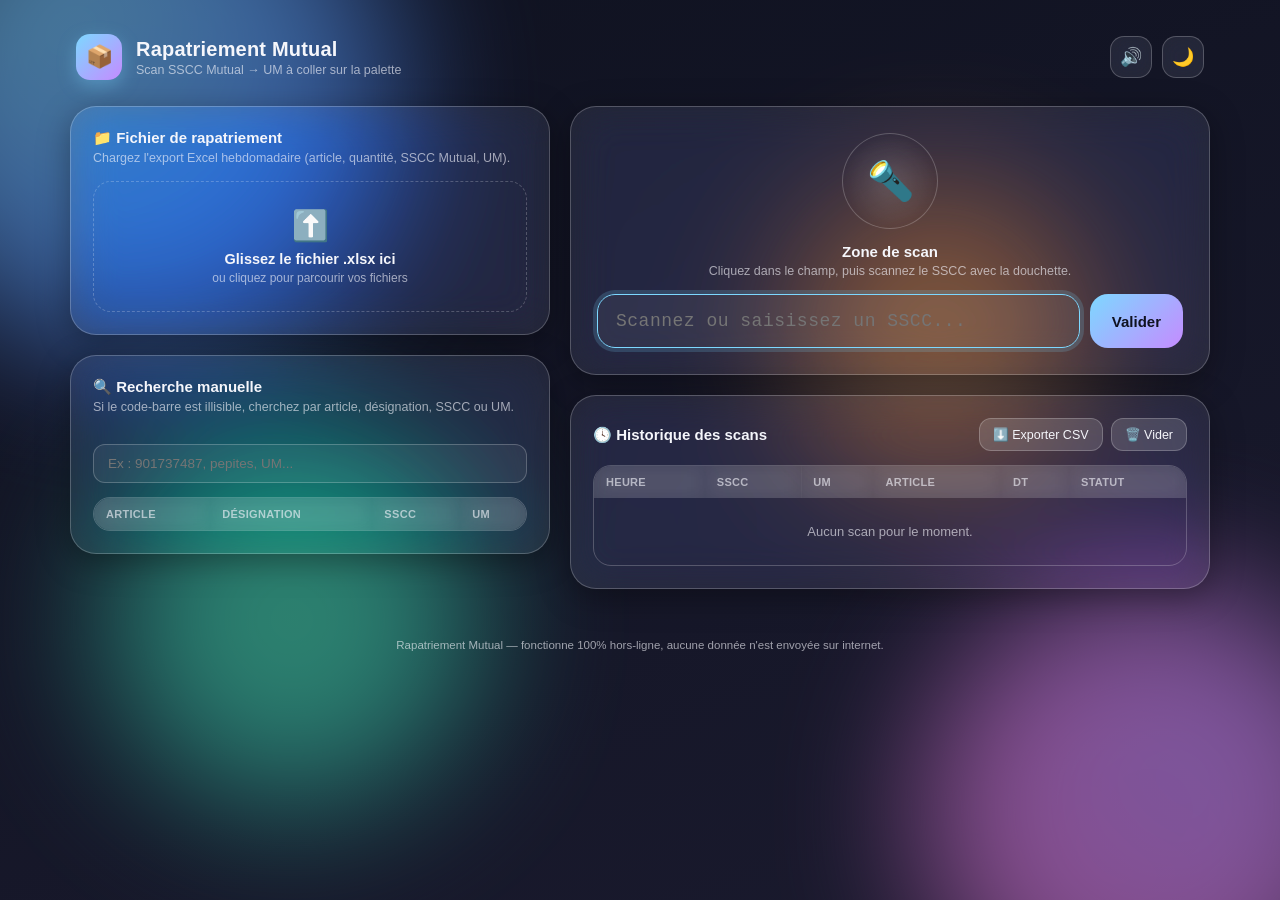
==== commit a78ba29c: "Ajoute thème sombre par défaut et alertes de rapatriement - Le thème sombre est maintenant le défaut" ====
--- a/index.html
+++ b/index.html
@@ -22,6 +22,8 @@
   --err-bg:rgba(255,107,129,0.16);
   --warn:#ffc766;
   --warn-bg:rgba(255,199,102,0.16);
+  --other:#c58bff;
+  --other-bg:rgba(197,139,255,0.18);
   --radius-lg:26px;
   --radius-md:18px;
   --radius-sm:12px;
@@ -162,6 +164,34 @@
   background:linear-gradient(135deg,var(--accent),var(--accent-2));color:#0f1220;font-weight:700;font-size:15px;
 }
 
+/* ---------- session banner ---------- */
+.session-banner{
+  display:flex;align-items:center;justify-content:space-between;gap:12px;text-align:left;
+  background:var(--glass-bg-strong);border:1px solid var(--glass-border);border-radius:var(--radius-md);
+  padding:12px 16px;margin:16px 0 4px;
+}
+.session-banner .sb-title{font-weight:700;font-size:13.5px;}
+.session-banner .sb-sub{font-size:11.5px;color:var(--text-2);margin-top:2px;}
+
+/* ---------- toasts ---------- */
+.toast-container{position:fixed;top:18px;right:18px;left:auto;z-index:80;display:flex;flex-direction:column;gap:10px;max-width:min(360px,90vw);}
+.toast{
+  padding:14px 16px;border-radius:16px;text-align:left;
+  background:var(--glass-bg-strong);border:1px solid var(--glass-border);
+  backdrop-filter:blur(22px) saturate(180%);-webkit-backdrop-filter:blur(22px) saturate(180%);
+  box-shadow:var(--shadow-glass);font-size:13px;animation:toastIn .3s cubic-bezier(.2,.9,.3,1.2);
+}
+.toast.hide{animation:toastOut .25s ease forwards;}
+.toast.ok{background:var(--ok-bg);border-color:rgba(78,230,168,0.5);}
+.toast.err{background:var(--err-bg);border-color:rgba(255,107,129,0.5);}
+.toast.warn{background:var(--warn-bg);border-color:rgba(255,199,102,0.5);}
+.toast.info{background:rgba(125,216,255,0.2);border-color:rgba(125,216,255,0.5);}
+.toast .t-title{font-weight:700;margin-bottom:3px;}
+.toast .t-msg{color:var(--text-1);opacity:.85;line-height:1.35;}
+@keyframes toastIn{from{transform:translateX(40px);opacity:0;}to{transform:translateX(0);opacity:1;}}
+@keyframes toastOut{to{transform:translateX(40px);opacity:0;}}
+@media (max-width:520px){ .toast-container{left:12px;right:12px;top:12px;max-width:none;} }
+
 /* ---------- result ---------- */
 .result{margin-top:20px;border-radius:var(--radius-lg);padding:0;overflow:hidden;display:none;}
 .result.show{display:block;animation:pop .35s cubic-bezier(.2,.9,.3,1.2);}
@@ -170,10 +200,12 @@
 .result.ok .result-inner{background:var(--ok-bg);border-top:1px solid rgba(78,230,168,0.4);}
 .result.err .result-inner{background:var(--err-bg);border-top:1px solid rgba(255,107,129,0.4);}
 .result.warn .result-inner{background:var(--warn-bg);border-top:1px solid rgba(255,199,102,0.4);}
+.result.other .result-inner{background:var(--other-bg);border-top:1px solid rgba(197,139,255,0.45);}
 .result-tag{font-size:12px;font-weight:700;text-transform:uppercase;letter-spacing:.6px;display:flex;align-items:center;gap:6px;}
 .result.ok .result-tag{color:var(--ok);}
 .result.err .result-tag{color:var(--err);}
 .result.warn .result-tag{color:var(--warn);}
+.result.other .result-tag{color:var(--other);}
 .um-value{font-size:48px;font-weight:800;font-family:'Consolas','Courier New',monospace;margin:8px 0 4px;word-break:break-all;letter-spacing:1px;}
 .um-caption{font-size:12.5px;color:var(--text-2);margin-bottom:16px;}
 .result-details{display:grid;grid-template-columns:repeat(auto-fit,minmax(140px,1fr));gap:10px;margin-top:10px;}
@@ -201,6 +233,7 @@
 .badge.ok{background:var(--ok-bg);color:var(--ok);}
 .badge.err{background:var(--err-bg);color:var(--err);}
 .badge.warn{background:var(--warn-bg);color:var(--warn);}
+.badge.other{background:var(--other-bg);color:var(--other);}
 .empty-hint{padding:26px 14px;text-align:center;color:var(--text-2);font-size:13px;}
 
 .footer-note{text-align:center;margin-top:30px;font-size:11.5px;color:var(--text-2);}
@@ -223,6 +256,8 @@
   <div class="blob b3"></div>
   <div class="blob b4"></div>
 </div>
+
+<div class="toast-container" id="toastContainer"></div>
 
 <div class="app">
 
@@ -285,6 +320,15 @@
         <div class="scan-ring">🔦</div>
         <h2 style="justify-content:center;">Zone de scan</h2>
         <p class="hint">Cliquez dans le champ, puis scannez le SSCC avec la douchette.</p>
+
+        <div class="session-banner" id="sessionBanner" style="display:none;">
+          <div>
+            <div class="sb-title" id="sbTitle"></div>
+            <div class="sb-sub" id="sbSub"></div>
+          </div>
+          <button class="btn-sm" id="endSessionBtn">Terminer</button>
+        </div>
+
         <form class="scan-form" id="scanForm" autocomplete="off">
           <input type="text" class="scan-input" id="scanInput" placeholder="Scannez ou saisissez un SSCC..." autocomplete="off" autocorrect="off" autocapitalize="off" spellcheck="false" />
           <button type="submit" class="scan-submit">Valider</button>
@@ -348,6 +392,7 @@
   var LS_SOUND = 'rm_sound';
   var LS_WORKBOOK = 'rm_workbook_v1';
   var LS_HISTORY = 'rm_history_v1';
+  var LS_SESSION = 'rm_session_v1';
 
   var state = {
     allRows: [],          // every data row read from the workbook
@@ -356,6 +401,7 @@
     fileName: '',
     loadedAt: '',
     history: [],          // {time, sscc, um, article, designation, dt, status}
+    session: null,        // {dt, jour, dateLabel} of the repatriation currently being scanned
     soundOn: true,
     currentUm: ''
   };
@@ -468,6 +514,20 @@
     } catch (e) { console.warn('Impossible de restaurer l\'historique:', e); }
   }
 
+  function persistSession() {
+    try {
+      if (state.session) localStorage.setItem(LS_SESSION, JSON.stringify(state.session));
+      else localStorage.removeItem(LS_SESSION);
+    } catch (e) { console.warn('Impossible de sauvegarder la session:', e); }
+  }
+
+  function restoreSession() {
+    try {
+      var raw = localStorage.getItem(LS_SESSION);
+      if (raw) state.session = JSON.parse(raw);
+    } catch (e) { console.warn('Impossible de restaurer la session:', e); }
+  }
+
   // ---------------------------------------------------------------
   // Helpers
   // ---------------------------------------------------------------
@@ -481,6 +541,12 @@
     var d = new Date(iso);
     if (isNaN(d)) return iso;
     return d.toLocaleTimeString('fr-FR', { hour: '2-digit', minute: '2-digit', second: '2-digit' });
+  }
+
+  function dayName(v) {
+    if (!(v instanceof Date) || isNaN(v)) return '';
+    var name = v.toLocaleDateString('fr-FR', { weekday: 'long' });
+    return name.charAt(0).toUpperCase() + name.slice(1);
   }
 
   function escapeHtml(s) {
@@ -534,7 +600,7 @@
     var scannable = state.allRows.filter(function (r) { return r.sscc; });
     var total = scannable.length;
     var scannedSet = new Set();
-    state.history.forEach(function (h) { if (h.status === 'ok' || h.status === 'warn') scannedSet.add(h.sscc); });
+    state.history.forEach(function (h) { if (h.status === 'ok' || h.status === 'warn' || h.status === 'other') scannedSet.add(h.sscc); });
     var done = scannable.filter(function (r) { return scannedSet.has(r.sscc); }).length;
     var left = total - done;
 
@@ -563,9 +629,14 @@
       return;
     }
 
-    tag.textContent = duplicate ? '⚠️ Déjà scanné précédemment' : '✅ SSCC reconnu';
+    if (status === 'other') {
+      tag.textContent = '🔀 Autre rapatriement · DT ' + rec.dt;
+      caption.textContent = 'Ce SSCC n\'appartient pas au rapatriement en cours (DT ' + (state.session ? state.session.dt : '') + ').';
+    } else {
+      tag.textContent = duplicate ? '⚠️ Déjà scanné précédemment' : '✅ SSCC reconnu';
+      caption.textContent = 'UM à coller sur la palette · SSCC ' + code;
+    }
     um.textContent = rec.um || '—';
-    caption.textContent = 'UM à coller sur la palette · SSCC ' + code;
     state.currentUm = rec.um || '';
     copyBtn.style.display = 'inline-block';
 
@@ -592,8 +663,8 @@
     empty.style.display = 'none';
     var rows = state.history.slice().reverse().slice(0, 500);
     body.innerHTML = rows.map(function (h) {
-      var badgeClass = h.status === 'ok' ? 'ok' : (h.status === 'warn' ? 'warn' : 'err');
-      var badgeText = h.status === 'ok' ? 'OK' : (h.status === 'warn' ? 'DOUBLON' : 'INTROUVABLE');
+      var badgeClass = h.status === 'ok' ? 'ok' : (h.status === 'warn' ? 'warn' : (h.status === 'other' ? 'other' : 'err'));
+      var badgeText = h.status === 'ok' ? 'OK' : (h.status === 'warn' ? 'DOUBLON' : (h.status === 'other' ? 'AUTRE DT' : 'INTROUVABLE'));
       return '<tr>' +
         '<td>' + fmtTime(h.time) + '</td>' +
         '<td style="font-family:monospace;">' + escapeHtml(h.sscc) + '</td>' +
@@ -623,6 +694,29 @@
   }
 
   // ---------------------------------------------------------------
+  // Session banner (current DT/day being scanned) & toast alerts
+  // ---------------------------------------------------------------
+  function renderSessionBanner() {
+    var banner = $('sessionBanner');
+    if (!state.session) { banner.style.display = 'none'; return; }
+    banner.style.display = 'flex';
+    $('sbTitle').textContent = '📦 Rapatriement en cours : DT ' + state.session.dt;
+    $('sbSub').textContent = (state.session.jour ? state.session.jour + ' · ' : '') + state.session.dateLabel;
+  }
+
+  function showToast(type, title, msg) {
+    var container = $('toastContainer');
+    var el = document.createElement('div');
+    el.className = 'toast ' + type;
+    el.innerHTML = '<div class="t-title">' + escapeHtml(title) + '</div><div class="t-msg">' + escapeHtml(msg) + '</div>';
+    container.appendChild(el);
+    setTimeout(function () {
+      el.classList.add('hide');
+      setTimeout(function () { el.remove(); }, 260);
+    }, 4200);
+  }
+
+  // ---------------------------------------------------------------
   // Scan handling
   // ---------------------------------------------------------------
   function handleScan(raw) {
@@ -632,18 +726,40 @@
     var matches = state.index.get(code);
     var now = new Date().toISOString();
 
-    if (matches && matches.length) {
-      var rec = matches[0];
-      var duplicate = state.history.some(function (h) { return h.sscc === code && (h.status === 'ok' || h.status === 'warn'); });
-      var status = duplicate ? 'warn' : 'ok';
-      renderResult(status, rec, code, duplicate);
-      state.history.push({ time: now, sscc: code, um: rec.um, article: rec.article, designation: rec.designation, dt: rec.dt, status: status });
-      playSound(status);
-    } else {
+    if (!matches || !matches.length) {
       renderResult('err', null, code, false);
       state.history.push({ time: now, sscc: code, um: '-', article: '-', designation: '', dt: '-', status: 'err' });
       playSound('err');
+      showToast('err', 'SSCC introuvable', 'Le code ' + code + ' ne correspond à aucune ligne du fichier chargé.');
+      persistHistory();
+      renderHistory();
+      renderStats();
+      return;
     }
+
+    var rec = matches[0];
+
+    if (!state.session) {
+      state.session = { dt: rec.dt, jour: dayName(rec.aLivrerLe), dateLabel: fmtDate(rec.aLivrerLe) };
+      persistSession();
+      renderSessionBanner();
+      showToast('info', 'Début du rapatriement', 'DT ' + rec.dt + ' — ' + (state.session.jour ? state.session.jour + ' ' : '') + state.session.dateLabel);
+    } else if (rec.dt !== state.session.dt) {
+      renderResult('other', rec, code, false);
+      state.history.push({ time: now, sscc: code, um: rec.um, article: rec.article, designation: rec.designation, dt: rec.dt, status: 'other' });
+      playSound('err');
+      showToast('warn', 'Autre rapatriement !', 'Ce SSCC appartient au DT ' + rec.dt + ', pas au rapatriement en cours (DT ' + state.session.dt + ').');
+      persistHistory();
+      renderHistory();
+      renderStats();
+      return;
+    }
+
+    var duplicate = state.history.some(function (h) { return h.sscc === code && (h.status === 'ok' || h.status === 'warn'); });
+    var status = duplicate ? 'warn' : 'ok';
+    renderResult(status, rec, code, duplicate);
+    state.history.push({ time: now, sscc: code, um: rec.um, article: rec.article, designation: rec.designation, dt: rec.dt, status: status });
+    playSound(status);
 
     persistHistory();
     renderHistory();
@@ -696,8 +812,11 @@
         state.dtSheets = parsed.dtSheets;
         state.fileName = file.name;
         state.loadedAt = new Date().toISOString();
+        state.session = null;
         persistWorkbook();
+        persistSession();
         renderFileStatus();
+        renderSessionBanner();
         renderStats();
         renderSearch('');
         $('scanInput').focus();
@@ -728,11 +847,10 @@
   // Init
   // ---------------------------------------------------------------
   document.addEventListener('DOMContentLoaded', function () {
-    // theme
+    // theme: dark by default unless the user explicitly chose light before
     var savedTheme = null;
     try { savedTheme = localStorage.getItem(LS_THEME); } catch (e) {}
-    if (!savedTheme) savedTheme = window.matchMedia && window.matchMedia('(prefers-color-scheme: light)').matches ? 'light' : 'dark';
-    applyTheme(savedTheme);
+    applyTheme(savedTheme === 'light' ? 'light' : 'dark');
 
     var savedSound = null;
     try { savedSound = localStorage.getItem(LS_SOUND); } catch (e) {}
@@ -740,7 +858,9 @@
 
     restoreWorkbook();
     restoreHistory();
+    restoreSession();
     renderFileStatus();
+    renderSessionBanner();
     renderStats();
     renderHistory();
 
@@ -796,9 +916,19 @@
       if (!state.history.length) return;
       if (!confirm('Vider tout l\'historique des scans ? Cette action est irréversible.')) return;
       state.history = [];
+      state.session = null;
       persistHistory();
+      persistSession();
       renderHistory();
       renderStats();
+      renderSessionBanner();
+    });
+
+    $('endSessionBtn').addEventListener('click', function () {
+      state.session = null;
+      persistSession();
+      renderSessionBanner();
+      showToast('info', 'Rapatriement terminé', 'Le prochain scan démarrera un nouveau rapatriement.');
     });
 
     $('manualSearch').addEventListener('input', function (e) { renderSearch(e.target.value); });
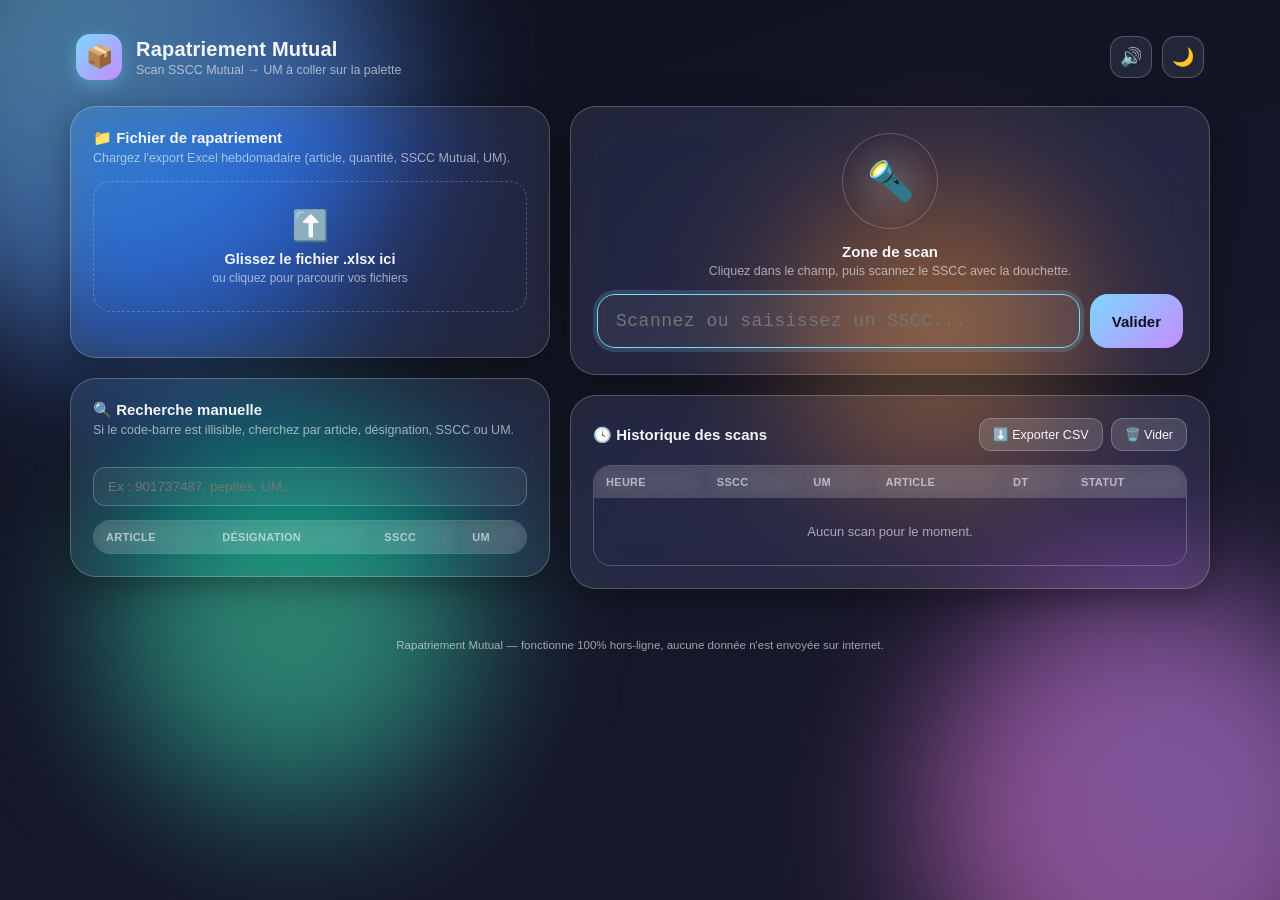
==== commit c56b0d00: "Scope le compteur au rapatriement en cours et retire la persistance - Palettes / Scannées / Restante" ====
--- a/index.html
+++ b/index.html
@@ -139,6 +139,7 @@
 
 .progress-bar{height:8px;border-radius:6px;background:rgba(255,255,255,0.12);overflow:hidden;margin-top:14px;}
 .progress-fill{height:100%;border-radius:6px;background:linear-gradient(90deg,var(--accent),var(--ok));transition:width .4s ease;}
+.stats-scope{margin-top:9px;font-size:11.5px;color:var(--text-2);min-height:14px;}
 
 /* ---------- scan zone ---------- */
 .scan-card{padding:26px;text-align:center;}
@@ -299,6 +300,7 @@
         <div class="progress-bar" id="progressBar" style="display:none;">
           <div class="progress-fill" id="progressFill" style="width:0%;"></div>
         </div>
+        <div class="stats-scope" id="statsScope"></div>
       </div>
 
       <div class="card glass">
@@ -388,11 +390,11 @@
 (function(){
   'use strict';
 
+  // Only display preferences survive a reload. Everything else (loaded file,
+  // scan history, current session) is purged on refresh by design: this is a
+  // single-use tool — load the Excel file, scan the labels, done.
   var LS_THEME = 'rm_theme';
   var LS_SOUND = 'rm_sound';
-  var LS_WORKBOOK = 'rm_workbook_v1';
-  var LS_HISTORY = 'rm_history_v1';
-  var LS_SESSION = 'rm_session_v1';
 
   var state = {
     allRows: [],          // every data row read from the workbook
@@ -462,71 +464,8 @@
   }
 
   // ---------------------------------------------------------------
-  // Persistence
-  // ---------------------------------------------------------------
-  function persistWorkbook() {
-    try {
-      var serial = {
-        fileName: state.fileName,
-        loadedAt: state.loadedAt,
-        dtSheets: state.dtSheets,
-        allRows: state.allRows.map(function (r) {
-          return Object.assign({}, r, {
-            aLivrerLe: r.aLivrerLe instanceof Date ? r.aLivrerLe.toISOString() : r.aLivrerLe
-          });
-        })
-      };
-      localStorage.setItem(LS_WORKBOOK, JSON.stringify(serial));
-    } catch (e) { console.warn('Impossible de sauvegarder le fichier chargé:', e); }
-  }
-
-  function restoreWorkbook() {
-    try {
-      var raw = localStorage.getItem(LS_WORKBOOK);
-      if (!raw) return;
-      var data = JSON.parse(raw);
-      state.fileName = data.fileName || '';
-      state.loadedAt = data.loadedAt || '';
-      state.dtSheets = data.dtSheets || [];
-      state.allRows = (data.allRows || []).map(function (r) {
-        var d = r.aLivrerLe;
-        if (typeof d === 'string' && /^\d{4}-\d{2}-\d{2}T/.test(d)) d = new Date(d);
-        return Object.assign({}, r, { aLivrerLe: d });
-      });
-      state.index = new Map();
-      state.allRows.forEach(function (r) {
-        if (!r.sscc) return;
-        if (!state.index.has(r.sscc)) state.index.set(r.sscc, []);
-        state.index.get(r.sscc).push(r);
-      });
-    } catch (e) { console.warn('Impossible de restaurer le fichier chargé:', e); }
-  }
-
-  function persistHistory() {
-    try { localStorage.setItem(LS_HISTORY, JSON.stringify(state.history)); }
-    catch (e) { console.warn('Impossible de sauvegarder l\'historique:', e); }
-  }
-
-  function restoreHistory() {
-    try {
-      var raw = localStorage.getItem(LS_HISTORY);
-      if (raw) state.history = JSON.parse(raw);
-    } catch (e) { console.warn('Impossible de restaurer l\'historique:', e); }
-  }
-
-  function persistSession() {
-    try {
-      if (state.session) localStorage.setItem(LS_SESSION, JSON.stringify(state.session));
-      else localStorage.removeItem(LS_SESSION);
-    } catch (e) { console.warn('Impossible de sauvegarder la session:', e); }
-  }
-
-  function restoreSession() {
-    try {
-      var raw = localStorage.getItem(LS_SESSION);
-      if (raw) state.session = JSON.parse(raw);
-    } catch (e) { console.warn('Impossible de restaurer la session:', e); }
-  }
+  // Display-preference persistence (theme & sound only — see note above)
+  // ---------------------------------------------------------------
 
   // ---------------------------------------------------------------
   // Helpers
@@ -597,10 +536,23 @@
   }
 
   function renderStats() {
-    var scannable = state.allRows.filter(function (r) { return r.sscc; });
+    var scopeNote = $('statsScope');
+
+    if (!state.session) {
+      $('statTotal').textContent = '—';
+      $('statDone').textContent = '—';
+      $('statLeft').textContent = '—';
+      $('progressFill').style.width = '0%';
+      scopeNote.textContent = state.fileName ? 'Scannez une première palette pour démarrer le comptage du rapatriement.' : '';
+      return;
+    }
+
+    var scannable = state.allRows.filter(function (r) { return r.sscc && r.dt === state.session.dt; });
     var total = scannable.length;
     var scannedSet = new Set();
-    state.history.forEach(function (h) { if (h.status === 'ok' || h.status === 'warn' || h.status === 'other') scannedSet.add(h.sscc); });
+    state.history.forEach(function (h) {
+      if (h.dt === state.session.dt && (h.status === 'ok' || h.status === 'warn')) scannedSet.add(h.sscc);
+    });
     var done = scannable.filter(function (r) { return scannedSet.has(r.sscc); }).length;
     var left = total - done;
 
@@ -608,6 +560,7 @@
     $('statDone').textContent = done;
     $('statLeft').textContent = left;
     $('progressFill').style.width = (total ? Math.round((done / total) * 100) : 0) + '%';
+    scopeNote.textContent = 'DT ' + state.session.dt + (state.session.jour ? ' · ' + state.session.jour : '');
   }
 
   function renderResult(status, rec, code, duplicate) {
@@ -731,7 +684,6 @@
       state.history.push({ time: now, sscc: code, um: '-', article: '-', designation: '', dt: '-', status: 'err' });
       playSound('err');
       showToast('err', 'SSCC introuvable', 'Le code ' + code + ' ne correspond à aucune ligne du fichier chargé.');
-      persistHistory();
       renderHistory();
       renderStats();
       return;
@@ -741,7 +693,6 @@
 
     if (!state.session) {
       state.session = { dt: rec.dt, jour: dayName(rec.aLivrerLe), dateLabel: fmtDate(rec.aLivrerLe) };
-      persistSession();
       renderSessionBanner();
       showToast('info', 'Début du rapatriement', 'DT ' + rec.dt + ' — ' + (state.session.jour ? state.session.jour + ' ' : '') + state.session.dateLabel);
     } else if (rec.dt !== state.session.dt) {
@@ -749,7 +700,6 @@
       state.history.push({ time: now, sscc: code, um: rec.um, article: rec.article, designation: rec.designation, dt: rec.dt, status: 'other' });
       playSound('err');
       showToast('warn', 'Autre rapatriement !', 'Ce SSCC appartient au DT ' + rec.dt + ', pas au rapatriement en cours (DT ' + state.session.dt + ').');
-      persistHistory();
       renderHistory();
       renderStats();
       return;
@@ -761,7 +711,6 @@
     state.history.push({ time: now, sscc: code, um: rec.um, article: rec.article, designation: rec.designation, dt: rec.dt, status: status });
     playSound(status);
 
-    persistHistory();
     renderHistory();
     renderStats();
   }
@@ -813,8 +762,6 @@
         state.fileName = file.name;
         state.loadedAt = new Date().toISOString();
         state.session = null;
-        persistWorkbook();
-        persistSession();
         renderFileStatus();
         renderSessionBanner();
         renderStats();
@@ -856,9 +803,6 @@
     try { savedSound = localStorage.getItem(LS_SOUND); } catch (e) {}
     applySound(savedSound !== '0');
 
-    restoreWorkbook();
-    restoreHistory();
-    restoreSession();
     renderFileStatus();
     renderSessionBanner();
     renderStats();
@@ -917,8 +861,6 @@
       if (!confirm('Vider tout l\'historique des scans ? Cette action est irréversible.')) return;
       state.history = [];
       state.session = null;
-      persistHistory();
-      persistSession();
       renderHistory();
       renderStats();
       renderSessionBanner();
@@ -926,7 +868,6 @@
 
     $('endSessionBtn').addEventListener('click', function () {
       state.session = null;
-      persistSession();
       renderSessionBanner();
       showToast('info', 'Rapatriement terminé', 'Le prochain scan démarrera un nouveau rapatriement.');
     });
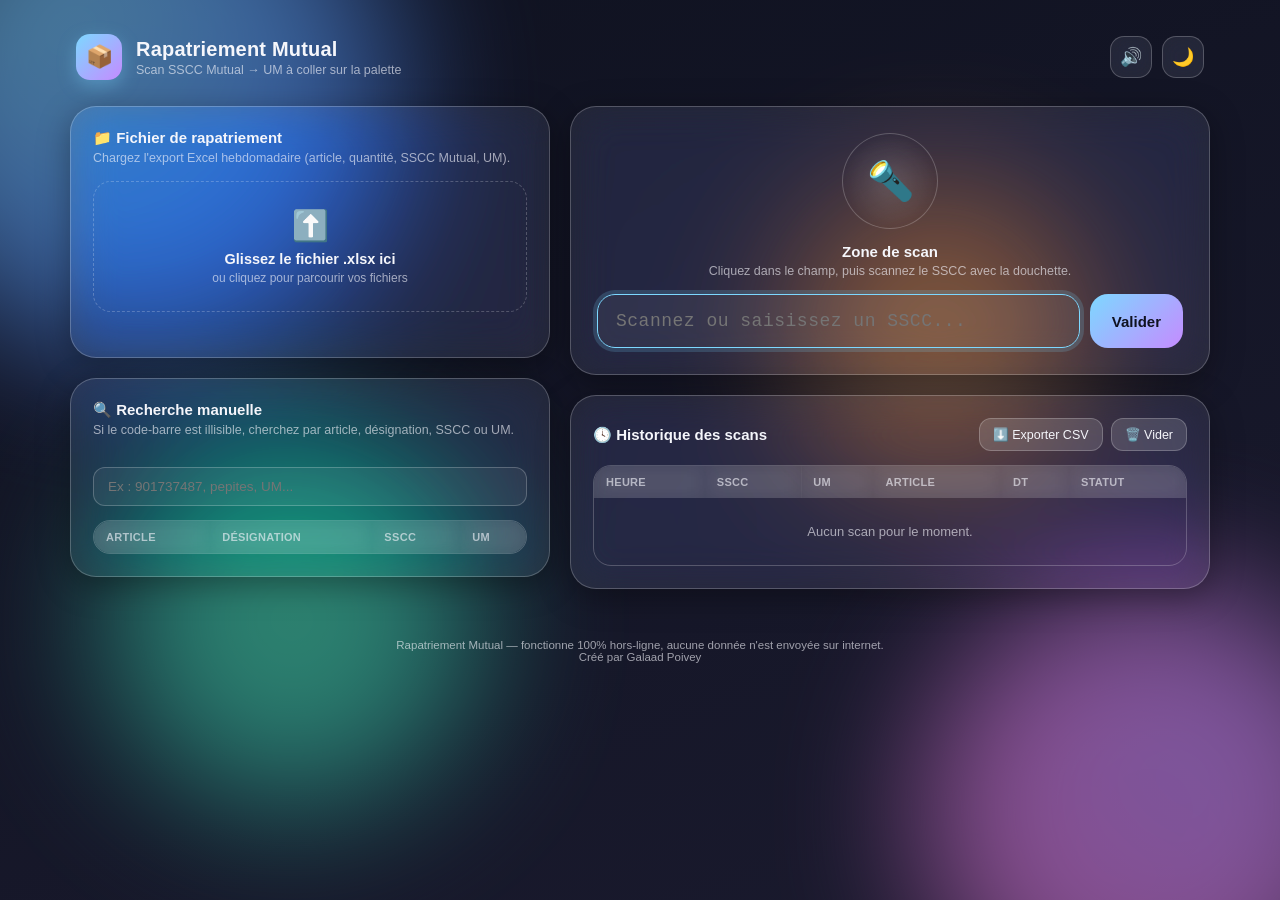
==== commit be407ca5: "Ajoute la mention "Créé par Galaad Poivey" Co-Authored-By: Claude Sonnet 5 <noreply@anthropic.com> C" ====
--- a/index.html
+++ b/index.html
@@ -366,7 +366,7 @@
     </div>
   </div>
 
-  <div class="footer-note">Rapatriement Mutual — fonctionne 100% hors-ligne, aucune donnée n'est envoyée sur internet.</div>
+  <div class="footer-note">Rapatriement Mutual — fonctionne 100% hors-ligne, aucune donnée n'est envoyée sur internet.<br />Créé par Galaad Poivey</div>
 </div>
 <script>
 /*! xlsx.js (C) 2013-present SheetJS -- http://sheetjs.com */
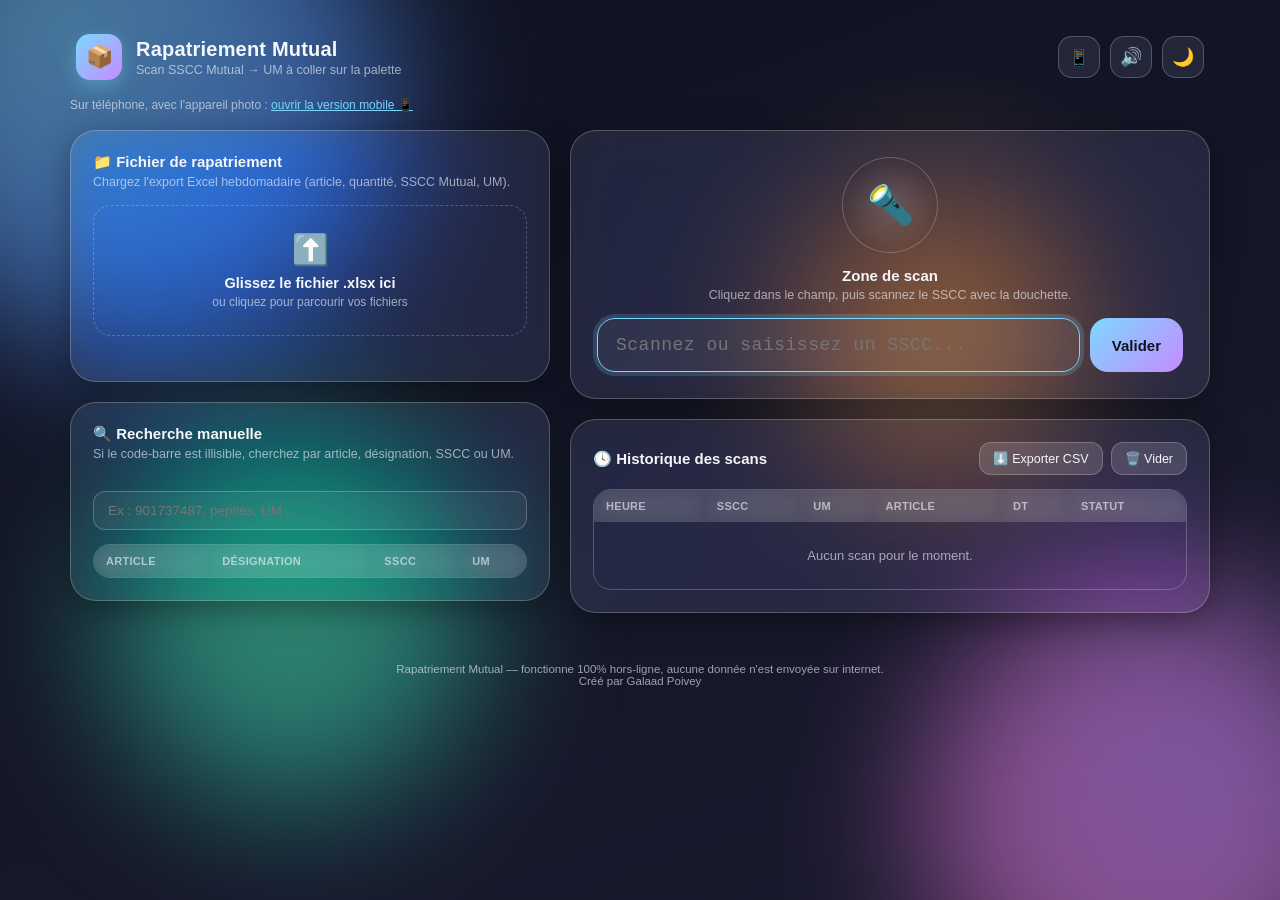
==== commit 7e721042: "Mise au point continue, scan plus rapide, lien croise mobile/PC - Camera : mise au point continue de" ====
--- a/index.html
+++ b/index.html
@@ -271,9 +271,13 @@
       </div>
     </div>
     <div class="top-actions">
+      <a class="icon-btn" href="mobile.html" title="Version mobile avec appareil photo" style="text-decoration:none;font-size:16px;">📱</a>
       <button class="icon-btn" id="soundToggle" title="Activer/couper le son">🔊</button>
       <button class="icon-btn" id="themeToggle" title="Changer le thème">🌙</button>
     </div>
+  </div>
+  <div style="margin:-8px 0 18px;font-size:12px;color:var(--text-2);">
+    Sur téléphone, avec l'appareil photo : <a href="mobile.html" style="color:var(--accent);">ouvrir la version mobile 📱</a>
   </div>
 
   <div class="grid">
@@ -387,29 +391,81 @@
 if(xr(e,"index.xml"))throw new Error("Unsupported NUMBERS 09 file");throw new Error("Unsupported ZIP file")}var a=Nr(e);var n=Kn(Or(e,"[Content_Types].xml"));var i=false;var s,f;if(n.workbooks.length===0){f="xl/workbook.xml";if(Rr(e,f,true))n.workbooks.push(f)}if(n.workbooks.length===0){f="xl/workbook.bin";if(!Rr(e,f,true))throw new Error("Could not find workbook");n.workbooks.push(f);i=true}if(n.workbooks[0].slice(-3)=="bin")i=true;var o={};var c={};if(!r.bookSheets&&!r.bookProps){Cd=[];if(n.sst)try{Cd=Tm(Rr(e,jg(n.sst)),n.sst,r)}catch(l){if(r.WTF)throw l}if(r.cellStyles&&n.themes.length)o=km(Or(e,n.themes[0].replace(/^\//,""),true)||"",n.themes[0],r);if(n.style)c=wm(Rr(e,jg(n.style)),n.style,o,r)}n.links.map(function(t){try{var a=Qn(Or(e,Zn(jg(t))),t);return Sm(Rr(e,jg(t)),a,t,r)}catch(n){}});var u=vm(Rr(e,jg(n.workbooks[0])),n.workbooks[0],r);var h={},d="";if(n.coreprops.length){d=Rr(e,jg(n.coreprops[0]),true);if(d)h=ui(d);if(n.extprops.length!==0){d=Rr(e,jg(n.extprops[0]),true);if(d)bi(d,h,r)}}var v={};if(!r.bookSheets||r.bookProps){if(n.custprops.length!==0){d=Or(e,jg(n.custprops[0]),true);if(d)v=ki(d,r)}}var p={};if(r.bookSheets||r.bookProps){if(u.Sheets)s=u.Sheets.map(function I(e){return e.name});else if(h.Worksheets&&h.SheetNames.length>0)s=h.SheetNames;if(r.bookProps){p.Props=h;p.Custprops=v}if(r.bookSheets&&typeof s!=="undefined")p.SheetNames=s;if(r.bookSheets?p.SheetNames:r.bookProps)return p}s={};var m={};if(r.bookDeps&&n.calcchain)m=ym(Rr(e,jg(n.calcchain)),n.calcchain,r);var b=0;var g={};var w,k;{var T=u.Sheets;h.Worksheets=T.length;h.SheetNames=[];for(var E=0;E!=T.length;++E){h.SheetNames[E]=T[E].name}}var y=i?"bin":"xml";var S=n.workbooks[0].lastIndexOf("/");var _=(n.workbooks[0].slice(0,S+1)+"_rels/"+n.workbooks[0].slice(S+1)+".rels").replace(/^\//,"");if(!xr(e,_))_="xl/_rels/workbook."+y+".rels";var A=Qn(Or(e,_,true),_.replace(/_rels.*/,"s5s"));if((n.metadata||[]).length>=1){r.xlmeta=_m(Rr(e,jg(n.metadata[0])),n.metadata[0],r)}if((n.people||[]).length>=1){r.people=lu(Rr(e,jg(n.people[0])),r)}if(A)A=Vg(A,u.Sheets);var x=Rr(e,"xl/worksheets/sheet.xml",true)?1:0;e:for(b=0;b!=h.Worksheets;++b){var C="sheet";if(A&&A[b]){w="xl/"+A[b][1].replace(/[\/]?xl\//,"");if(!xr(e,w))w=A[b][1];if(!xr(e,w))w=_.replace(/_rels\/.*$/,"")+A[b][1];C=A[b][2]}else{w="xl/worksheets/sheet"+(b+1-x)+"."+y;w=w.replace(/sheet0\./,"sheet.")}k=w.replace(/^(.*)(\/)([^\/]*)$/,"$1/_rels/$3.rels");if(r&&r.sheets!=null)switch(typeof r.sheets){case"number":if(b!=r.sheets)continue e;break;case"string":if(h.SheetNames[b].toLowerCase()!=r.sheets.toLowerCase())continue e;break;default:if(Array.isArray&&Array.isArray(r.sheets)){var R=false;for(var O=0;O!=r.sheets.length;++O){if(typeof r.sheets[O]=="number"&&r.sheets[O]==b)R=1;if(typeof r.sheets[O]=="string"&&r.sheets[O].toLowerCase()==h.SheetNames[b].toLowerCase())R=1}if(!R)continue e};}Gg(e,w,k,h.SheetNames[b],b,g,s,C,r,u,o,c)}p={Directory:n,Workbook:u,Props:h,Custprops:v,Deps:m,Sheets:s,SheetNames:h.SheetNames,Strings:Cd,Styles:c,Themes:o,SSF:gr(X)};if(r&&r.bookFiles){if(e.files){p.keys=a;p.files=e.files}else{p.keys=[];p.files={};e.FullPaths.forEach(function(r,t){r=r.replace(/^Root Entry[\/]/,"");p.keys.push(r);p.files[r]=e.FileIndex[t]})}}if(r&&r.bookVBA){if(n.vba.length>0)p.vbaraw=Rr(e,jg(n.vba[0]),true);else if(n.defaults&&n.defaults.bin===gu)p.vbaraw=Rr(e,"xl/vbaProject.bin",true)}return p}function $g(e,r){var t=r||{};var a="Workbook",n=Ke.find(e,a);try{a="/!DataSpaces/Version";n=Ke.find(e,a);if(!n||!n.content)throw new Error("ECMA-376 Encrypted file missing "+a);Ko(n.content);a="/!DataSpaces/DataSpaceMap";n=Ke.find(e,a);if(!n||!n.content)throw new Error("ECMA-376 Encrypted file missing "+a);var i=qo(n.content);if(i.length!==1||i[0].comps.length!==1||i[0].comps[0].t!==0||i[0].name!=="StrongEncryptionDataSpace"||i[0].comps[0].v!=="EncryptedPackage")throw new Error("ECMA-376 Encrypted file bad "+a);a="/!DataSpaces/DataSpaceInfo/StrongEncryptionDataSpace";n=Ke.find(e,a);if(!n||!n.content)throw new Error("ECMA-376 Encrypted file missing "+a);var s=Zo(n.content);if(s.length!=1||s[0]!="StrongEncryptionTransform")throw new Error("ECMA-376 Encrypted file bad "+a);a="/!DataSpaces/TransformInfo/StrongEncryptionTransform/!Primary";n=Ke.find(e,a);if(!n||!n.content)throw new Error("ECMA-376 Encrypted file missing "+a);ec(n.content)}catch(f){}a="/EncryptionInfo";n=Ke.find(e,a);if(!n||!n.content)throw new Error("ECMA-376 Encrypted file missing "+a);var o=ac(n.content);a="/EncryptedPackage";n=Ke.find(e,a);if(!n||!n.content)throw new Error("ECMA-376 Encrypted file missing "+a);if(o[0]==4&&typeof decrypt_agile!=="undefined")return decrypt_agile(o[1],n.content,t.password||"",t);if(o[0]==2&&typeof decrypt_std76!=="undefined")return decrypt_std76(o[1],n.content,t.password||"",t);throw new Error("File is password-protected")}function Yg(e,r){if(r.bookType=="ods")return tg(e,r);if(r.bookType=="numbers")return Ug(e,r);if(r.bookType=="xlsb")return Kg(e,r);return Jg(e,r)}function Kg(e,r){au=1024;if(e&&!e.SSF){e.SSF=gr(X)}if(e&&e.SSF){ze();He(e.SSF);r.revssf=nr(e.SSF);r.revssf[e.SSF[65535]]=0;r.ssf=e.SSF}r.rels={};r.wbrels={};r.Strings=[];r.Strings.Count=0;r.Strings.Unique=0;if(Od)r.revStrings=new Map;else{r.revStrings={};r.revStrings.foo=[];delete r.revStrings.foo}var t=r.bookType=="xlsb"?"bin":"xml";var a=Tu.indexOf(r.bookType)>-1;var n=Yn();Hg(r=r||{});var i=Dr();var s="",f=0;r.cellXfs=[];Dd(r.cellXfs,{},{revssf:{General:0}});if(!e.Props)e.Props={};s="docProps/core.xml";Fr(i,s,di(e.Props,r));n.coreprops.push(s);ri(r.rels,2,s,qn.CORE_PROPS);s="docProps/app.xml";if(e.Props&&e.Props.SheetNames){}else if(!e.Workbook||!e.Workbook.Sheets)e.Props.SheetNames=e.SheetNames;else{var o=[];for(var c=0;c<e.SheetNames.length;++c)if((e.Workbook.Sheets[c]||{}).Hidden!=2)o.push(e.SheetNames[c]);e.Props.SheetNames=o}e.Props.Worksheets=e.Props.SheetNames.length;Fr(i,s,gi(e.Props,r));n.extprops.push(s);ri(r.rels,3,s,qn.EXT_PROPS);if(e.Custprops!==e.Props&&rr(e.Custprops||{}).length>0){s="docProps/custom.xml";Fr(i,s,Ti(e.Custprops,r));n.custprops.push(s);ri(r.rels,4,s,qn.CUST_PROPS)}for(f=1;f<=e.SheetNames.length;++f){var l={"!id":{}};var u=e.Sheets[e.SheetNames[f-1]];var h=(u||{})["!type"]||"sheet";switch(h){case"chart":;default:s="xl/worksheets/sheet"+f+"."+t;Fr(i,s,xm(f-1,s,r,e,l));n.sheets.push(s);ri(r.wbrels,-1,"worksheets/sheet"+f+"."+t,qn.WS[0]);}if(u){var d=u["!comments"];var v=false;var p="";if(d&&d.length>0){p="xl/comments"+f+"."+t;Fr(i,p,Im(d,p,r));n.comments.push(p);ri(l,-1,"../comments"+f+"."+t,qn.CMNT);v=true}if(u["!legacy"]){if(v)Fr(i,"xl/drawings/vmlDrawing"+f+".vml",nu(f,u["!comments"]))}delete u["!comments"];delete u["!legacy"]}if(l["!id"].rId1)Fr(i,Zn(s),ei(l))}if(r.Strings!=null&&r.Strings.length>0){s="xl/sharedStrings."+t;Fr(i,s,Om(r.Strings,s,r));n.strs.push(s);ri(r.wbrels,-1,"sharedStrings."+t,qn.SST)}s="xl/workbook."+t;Fr(i,s,Am(e,s,r));n.workbooks.push(s);ri(r.rels,1,s,qn.WB);s="xl/theme/theme1.xml";Fr(i,s,Il(e.Themes,r));n.themes.push(s);ri(r.wbrels,-1,"theme/theme1.xml",qn.THEME);s="xl/styles."+t;Fr(i,s,Rm(e,s,r));n.styles.push(s);ri(r.wbrels,-1,"styles."+t,qn.STY);if(e.vbaraw&&a){s="xl/vbaProject.bin";Fr(i,s,e.vbaraw);n.vba.push(s);ri(r.wbrels,-1,"vbaProject.bin",qn.VBA)}s="xl/metadata."+t;Fr(i,s,Nm(s));n.metadata.push(s);ri(r.wbrels,-1,"metadata."+t,qn.XLMETA);Fr(i,"[Content_Types].xml",Jn(n,r));Fr(i,"_rels/.rels",ei(r.rels));Fr(i,"xl/_rels/workbook."+t+".rels",ei(r.wbrels));delete r.revssf;delete r.ssf;return i}function Jg(e,r){au=1024;if(e&&!e.SSF){e.SSF=gr(X)}if(e&&e.SSF){ze();He(e.SSF);r.revssf=nr(e.SSF);r.revssf[e.SSF[65535]]=0;r.ssf=e.SSF}r.rels={};r.wbrels={};r.Strings=[];r.Strings.Count=0;r.Strings.Unique=0;if(Od)r.revStrings=new Map;else{r.revStrings={};r.revStrings.foo=[];delete r.revStrings.foo}var t="xml";var a=Tu.indexOf(r.bookType)>-1;var n=Yn();Hg(r=r||{});var i=Dr();var s="",f=0;r.cellXfs=[];Dd(r.cellXfs,{},{revssf:{General:0}});if(!e.Props)e.Props={};s="docProps/core.xml";Fr(i,s,di(e.Props,r));n.coreprops.push(s);ri(r.rels,2,s,qn.CORE_PROPS);s="docProps/app.xml";if(e.Props&&e.Props.SheetNames){}else if(!e.Workbook||!e.Workbook.Sheets)e.Props.SheetNames=e.SheetNames;else{var o=[];for(var c=0;c<e.SheetNames.length;++c)if((e.Workbook.Sheets[c]||{}).Hidden!=2)o.push(e.SheetNames[c]);e.Props.SheetNames=o}e.Props.Worksheets=e.Props.SheetNames.length;Fr(i,s,gi(e.Props,r));n.extprops.push(s);ri(r.rels,3,s,qn.EXT_PROPS);if(e.Custprops!==e.Props&&rr(e.Custprops||{}).length>0){s="docProps/custom.xml";Fr(i,s,Ti(e.Custprops,r));n.custprops.push(s);ri(r.rels,4,s,qn.CUST_PROPS)}var l=["SheetJ5"];r.tcid=0;for(f=1;f<=e.SheetNames.length;++f){var u={"!id":{}};var h=e.Sheets[e.SheetNames[f-1]];var d=(h||{})["!type"]||"sheet";switch(d){case"chart":;default:s="xl/worksheets/sheet"+f+"."+t;Fr(i,s,pv(f-1,r,e,u));n.sheets.push(s);ri(r.wbrels,-1,"worksheets/sheet"+f+"."+t,qn.WS[0]);}if(h){var v=h["!comments"];var p=false;var m="";if(v&&v.length>0){var b=false;v.forEach(function(e){e[1].forEach(function(e){if(e.T==true)b=true})});if(b){m="xl/threadedComments/threadedComment"+f+"."+t;Fr(i,m,cu(v,l,r));n.threadedcomments.push(m);ri(u,-1,"../threadedComments/threadedComment"+f+"."+t,qn.TCMNT)}m="xl/comments"+f+"."+t;Fr(i,m,fu(v,r));n.comments.push(m);ri(u,-1,"../comments"+f+"."+t,qn.CMNT);p=true}if(h["!legacy"]){if(p)Fr(i,"xl/drawings/vmlDrawing"+f+".vml",nu(f,h["!comments"]))}delete h["!comments"];delete h["!legacy"]}if(u["!id"].rId1)Fr(i,Zn(s),ei(u))}if(r.Strings!=null&&r.Strings.length>0){s="xl/sharedStrings."+t;Fr(i,s,Ho(r.Strings,r));n.strs.push(s);ri(r.wbrels,-1,"sharedStrings."+t,qn.SST)}s="xl/workbook."+t;Fr(i,s,rm(e,r));n.workbooks.push(s);ri(r.rels,1,s,qn.WB);s="xl/theme/theme1.xml";Fr(i,s,Il(e.Themes,r));n.themes.push(s);ri(r.wbrels,-1,"theme/theme1.xml",qn.THEME);s="xl/styles."+t;Fr(i,s,$c(e,r));n.styles.push(s);ri(r.wbrels,-1,"styles."+t,qn.STY);if(e.vbaraw&&a){s="xl/vbaProject.bin";Fr(i,s,e.vbaraw);n.vba.push(s);ri(r.wbrels,-1,"vbaProject.bin",qn.VBA)}s="xl/metadata."+t;Fr(i,s,Jl());n.metadata.push(s);ri(r.wbrels,-1,"metadata."+t,qn.XLMETA);if(l.length>1){s="xl/persons/person.xml";Fr(i,s,uu(l,r));n.people.push(s);ri(r.wbrels,-1,"persons/person.xml",qn.PEOPLE)}Fr(i,"[Content_Types].xml",Jn(n,r));Fr(i,"_rels/.rels",ei(r.rels));Fr(i,"xl/_rels/workbook."+t+".rels",ei(r.wbrels));delete r.revssf;delete r.ssf;return i}function qg(e,r){var t="";switch((r||{}).type||"base64"){case"buffer":return[e[0],e[1],e[2],e[3],e[4],e[5],e[6],e[7]];case"base64":t=k(e.slice(0,12));break;case"binary":t=e;break;case"array":return[e[0],e[1],e[2],e[3],e[4],e[5],e[6],e[7]];default:throw new Error("Unrecognized type "+(r&&r.type||"undefined"));}return[t.charCodeAt(0),t.charCodeAt(1),t.charCodeAt(2),t.charCodeAt(3),t.charCodeAt(4),t.charCodeAt(5),t.charCodeAt(6),t.charCodeAt(7)]}function Zg(e,r){if(Ke.find(e,"EncryptedPackage"))return $g(e,r);return vb(e,r)}function Qg(e,r){var t,a=e;var n=r||{};if(!n.type)n.type=T&&Buffer.isBuffer(e)?"buffer":"base64";t=Pr(a,n);return Xg(t,n)}function ew(e,r){var t=0;e:while(t<e.length)switch(e.charCodeAt(t)){case 10:;case 13:;case 32:++t;break;case 60:return jm(e.slice(t),r);default:break e;}return Ao.to_workbook(e,r)}function rw(e,r){var t="",a=qg(e,r);switch(r.type){case"base64":t=k(e);break;case"binary":t=e;break;case"buffer":t=e.toString("binary");break;case"array":t=br(e);break;default:throw new Error("Unrecognized type "+r.type);}if(a[0]==239&&a[1]==187&&a[2]==191)t=ct(t);r.type="binary";return ew(t,r)}function tw(e,r){var t=e;if(r.type=="base64")t=k(t);t=a.utils.decode(1200,t.slice(2),"str");r.type="binary";return ew(t,r)}function aw(e){return!e.match(/[^\x00-\x7F]/)?e:lt(e)}function nw(e,r,t,a){if(a){t.type="string";return Ao.to_workbook(e,t)}return Ao.to_workbook(r,t)}function iw(e,r){c();var t=r||{};if(typeof ArrayBuffer!=="undefined"&&e instanceof ArrayBuffer)return iw(new Uint8Array(e),(t=gr(t),t.type="array",t));if(typeof Uint8Array!=="undefined"&&e instanceof Uint8Array&&!t.type)t.type=typeof Deno!=="undefined"?"buffer":"array";var a=e,n=[0,0,0,0],i=false;if(t.cellStyles){t.cellNF=true;t.sheetStubs=true}Rd={};if(t.dateNF)Rd.dateNF=t.dateNF;if(!t.type)t.type=T&&Buffer.isBuffer(e)?"buffer":"base64";if(t.type=="file"){t.type=T?"buffer":"binary";a=er(e);if(typeof Uint8Array!=="undefined"&&!T)t.type="array"}if(t.type=="string"){i=true;t.type="binary";t.codepage=65001;a=aw(e)}if(t.type=="array"&&typeof Uint8Array!=="undefined"&&e instanceof Uint8Array&&typeof ArrayBuffer!=="undefined"){var s=new ArrayBuffer(3),f=new Uint8Array(s);f.foo="bar";if(!f.foo){t=gr(t);t.type="array";return iw(R(a),t)}}switch((n=qg(a,t))[0]){case 208:if(n[1]===207&&n[2]===17&&n[3]===224&&n[4]===161&&n[5]===177&&n[6]===26&&n[7]===225)return Zg(Ke.read(a,t),t);break;case 9:if(n[1]<=8)return vb(a,t);break;case 60:return jm(a,t);case 73:if(n[1]===73&&n[2]===42&&n[3]===0)throw new Error("TIFF Image File is not a spreadsheet");if(n[1]===68)return xo(a,t);break;case 84:if(n[1]===65&&n[2]===66&&n[3]===76)return So.to_workbook(a,t);break;case 80:return n[1]===75&&n[2]<9&&n[3]<9?Qg(a,t):nw(e,a,t,i);case 239:return n[3]===60?jm(a,t):nw(e,a,t,i);case 255:if(n[1]===254){return tw(a,t)}else if(n[1]===0&&n[2]===2&&n[3]===0)return Co.to_workbook(a,t);break;case 0:if(n[1]===0){if(n[2]>=2&&n[3]===0)return Co.to_workbook(a,t);if(n[2]===0&&(n[3]===8||n[3]===9))return Co.to_workbook(a,t)}break;case 3:;case 131:;case 139:;case 140:return Eo.to_workbook(a,t);case 123:if(n[1]===92&&n[2]===114&&n[3]===116)return mc.to_workbook(a,t);break;case 10:;case 13:;case 32:return rw(a,t);case 137:if(n[1]===80&&n[2]===78&&n[3]===71)throw new Error("PNG Image File is not a spreadsheet");break;}if(To.indexOf(n[0])>-1&&n[2]<=12&&n[3]<=31)return Eo.to_workbook(a,t);return nw(e,a,t,i)}function sw(e,r){var t=r||{};t.type="file";return iw(e,t)}function fw(e,r){switch(r.type){case"base64":;case"binary":break;case"buffer":;case"array":r.type="";break;case"file":return Qe(r.file,Ke.write(e,{type:T?"buffer":""}));case"string":throw new Error("'string' output type invalid for '"+r.bookType+"' files");default:throw new Error("Unrecognized type "+r.type);}return Ke.write(e,r)}function ow(e,r){var t=gr(r||{});var a=Yg(e,t);return lw(a,t)}function cw(e,r){var t=gr(r||{});var a=Jg(e,t);return lw(a,t)}function lw(e,r){var t={};var a=T?"nodebuffer":typeof Uint8Array!=="undefined"?"array":"string";if(r.compression)t.compression="DEFLATE";if(r.password)t.type=a;else switch(r.type){case"base64":t.type="base64";break;case"binary":t.type="string";break;case"string":throw new Error("'string' output type invalid for '"+r.bookType+"' files");case"buffer":;case"file":t.type=a;break;default:throw new Error("Unrecognized type "+r.type);}var n=e.FullPaths?Ke.write(e,{fileType:"zip",type:{nodebuffer:"buffer",string:"binary"}[t.type]||t.type,compression:!!r.compression}):e.generate(t);if(typeof Deno!=="undefined"){if(typeof n=="string"){if(r.type=="binary"||r.type=="base64")return n;n=new Uint8Array(A(n))}}if(r.password&&typeof encrypt_agile!=="undefined")return fw(encrypt_agile(n,r.password),r);if(r.type==="file")return Qe(r.file,n);return r.type=="string"?ct(n):n}function uw(e,r){var t=r||{};var a=pb(e,t);return fw(a,t)}function hw(e,r,t){if(!t)t="";var a=t+e;switch(r.type){case"base64":return w(lt(a));case"binary":return lt(a);case"string":return e;case"file":return Qe(r.file,a,"utf8");case"buffer":{if(T)return E(a,"utf8");else if(typeof TextEncoder!=="undefined")return(new TextEncoder).encode(a);else return hw(a,{type:"binary"}).split("").map(function(e){return e.charCodeAt(0)})};}throw new Error("Unrecognized type "+r.type)}function dw(e,r){switch(r.type){case"base64":return w(e);case"binary":return e;case"string":return e;case"file":return Qe(r.file,e,"binary");case"buffer":{if(T)return E(e,"binary");else return e.split("").map(function(e){return e.charCodeAt(0)})};}throw new Error("Unrecognized type "+r.type)}function vw(e,r){switch(r.type){case"string":;case"base64":;case"binary":var t="";for(var a=0;a<e.length;++a)t+=String.fromCharCode(e[a]);return r.type=="base64"?w(t):r.type=="string"?ct(t):t;case"file":return Qe(r.file,e);case"buffer":return e;default:throw new Error("Unrecognized type "+r.type);}}function pw(e,r){c();Zp(e);var t=gr(r||{});if(t.cellStyles){t.cellNF=true;t.sheetStubs=true}if(t.type=="array"){t.type="binary";var a=pw(e,t);t.type="array";return A(a)}return cw(e,t)}function mw(e,r){c();Zp(e);var t=gr(r||{});if(t.cellStyles){t.cellNF=true;t.sheetStubs=true}if(t.type=="array"){t.type="binary";var a=mw(e,t);t.type="array";return A(a)}var n=0;if(t.sheet){if(typeof t.sheet=="number")n=t.sheet;else n=e.SheetNames.indexOf(t.sheet);if(!e.SheetNames[n])throw new Error("Sheet not found: "+t.sheet+" : "+typeof t.sheet)}switch(t.bookType||"xlsb"){case"xml":;case"xlml":return hw(nb(e,t),t);case"slk":;case"sylk":return hw(yo.from_sheet(e.Sheets[e.SheetNames[n]],t),t);case"htm":;case"html":return hw(Vb(e.Sheets[e.SheetNames[n]],t),t);case"txt":return dw(Aw(e.Sheets[e.SheetNames[n]],t),t);case"csv":return hw(_w(e.Sheets[e.SheetNames[n]],t),t,"\ufeff");case"dif":return hw(So.from_sheet(e.Sheets[e.SheetNames[n]],t),t);case"dbf":return vw(Eo.from_sheet(e.Sheets[e.SheetNames[n]],t),t);case"prn":return hw(Ao.from_sheet(e.Sheets[e.SheetNames[n]],t),t);case"rtf":return hw(mc.from_sheet(e.Sheets[e.SheetNames[n]],t),t);case"eth":return hw(_o.from_sheet(e.Sheets[e.SheetNames[n]],t),t);case"fods":return hw(tg(e,t),t);case"wk1":return vw(Co.sheet_to_wk1(e.Sheets[e.SheetNames[n]],t),t);case"wk3":return vw(Co.book_to_wk3(e,t),t);case"biff2":if(!t.biff)t.biff=2;case"biff3":if(!t.biff)t.biff=3;case"biff4":if(!t.biff)t.biff=4;return vw(Lb(e,t),t);case"biff5":if(!t.biff)t.biff=5;case"biff8":;case"xla":;case"xls":if(!t.biff)t.biff=8;return uw(e,t);case"xlsx":;case"xlsm":;case"xlam":;case"xlsb":;case"numbers":;case"ods":return ow(e,t);default:throw new Error("Unrecognized bookType |"+t.bookType+"|");}}function bw(e){if(e.bookType)return;var r={xls:"biff8",htm:"html",slk:"sylk",socialcalc:"eth",Sh33tJS:"WTF"};var t=e.file.slice(e.file.lastIndexOf(".")).toLowerCase();if(t.match(/^\.[a-z]+$/))e.bookType=t.slice(1);e.bookType=r[e.bookType]||e.bookType}function gw(e,r,t){var a=t||{};a.type="file";a.file=r;bw(a);return mw(e,a)}function ww(e,r,t){var a=t||{};a.type="file";a.file=r;bw(a);return pw(e,a)}function kw(e,r,t,a){var n=t||{};n.type="file";n.file=e;bw(n);n.type="buffer";var i=a;if(!(i instanceof Function))i=t;return Je.writeFile(e,mw(r,n),i)}function Tw(e,r,t,a,n,i,s,f){var o=Ta(t);var c=f.defval,l=f.raw||!Object.prototype.hasOwnProperty.call(f,"raw");var u=true;var h=n===1?[]:{};if(n!==1){if(Object.defineProperty)try{Object.defineProperty(h,"__rowNum__",{value:t,enumerable:false})}catch(d){h.__rowNum__=t}else h.__rowNum__=t}if(!s||e[t])for(var v=r.s.c;v<=r.e.c;++v){var p=s?e[t][v]:e[a[v]+o];if(p===undefined||p.t===undefined){if(c===undefined)continue;if(i[v]!=null){h[i[v]]=c}continue}var m=p.v;switch(p.t){case"z":if(m==null)break;continue;case"e":m=m==0?null:void 0;break;case"s":;case"d":;case"b":;case"n":break;default:throw new Error("unrecognized type "+p.t);}if(i[v]!=null){if(m==null){if(p.t=="e"&&m===null)h[i[v]]=null;else if(c!==undefined)h[i[v]]=c;else if(l&&m===null)h[i[v]]=null;else continue}else{h[i[v]]=l&&(p.t!=="n"||p.t==="n"&&f.rawNumbers!==false)?m:Pa(p,m,f)}if(m!=null)u=false}}return{row:h,isempty:u}}function Ew(e,r){if(e==null||e["!ref"]==null)return[];var t={t:"n",v:0},a=0,n=1,i=[],s=0,f="";var o={s:{r:0,c:0},e:{r:0,c:0}};var c=r||{};var l=c.range!=null?c.range:e["!ref"];if(c.header===1)a=1;else if(c.header==="A")a=2;else if(Array.isArray(c.header))a=3;else if(c.header==null)a=0;switch(typeof l){case"string":o=Fa(l);break;case"number":o=Fa(e["!ref"]);o.s.r=l;break;default:o=l;}if(a>0)n=0;var u=Ta(o.s.r);var h=[];var d=[];var v=0,p=0;var m=Array.isArray(e);var b=o.s.r,g=0;var w={};if(m&&!e[b])e[b]=[];var k=c.skipHidden&&e["!cols"]||[];var T=c.skipHidden&&e["!rows"]||[];for(g=o.s.c;g<=o.e.c;++g){if((k[g]||{}).hidden)continue;h[g]=_a(g);t=m?e[b][g]:e[h[g]+u];switch(a){case 1:i[g]=g-o.s.c;break;case 2:i[g]=h[g];break;case 3:i[g]=c.header[g-o.s.c];break;default:if(t==null)t={w:"__EMPTY",t:"s"};f=s=Pa(t,null,c);p=w[s]||0;if(!p)w[s]=1;else{do{f=s+"_"+p++}while(w[f]);w[s]=p;w[f]=1}i[g]=f;}}for(b=o.s.r+n;b<=o.e.r;++b){if((T[b]||{}).hidden)continue;var E=Tw(e,o,b,h,a,i,m,c);if(E.isempty===false||(a===1?c.blankrows!==false:!!c.blankrows))d[v++]=E.row}d.length=v;return d}var yw=/"/g;function Sw(e,r,t,a,n,i,s,f){var o=true;var c=[],l="",u=Ta(t);for(var h=r.s.c;h<=r.e.c;++h){if(!a[h])continue;var d=f.dense?(e[t]||[])[h]:e[a[h]+u];if(d==null)l="";else if(d.v!=null){o=false;l=""+(f.rawNumbers&&d.t=="n"?d.v:Pa(d,null,f));for(var v=0,p=0;v!==l.length;++v)if((p=l.charCodeAt(v))===n||p===i||p===34||f.forceQuotes){l='"'+l.replace(yw,'""')+'"';break}if(l=="ID")l='"ID"'}else if(d.f!=null&&!d.F){o=false;l="="+d.f;if(l.indexOf(",")>=0)l='"'+l.replace(yw,'""')+'"'}else l="";c.push(l)}if(f.blankrows===false&&o)return null;return c.join(s)}function _w(e,r){var t=[];var a=r==null?{}:r;if(e==null||e["!ref"]==null)return"";var n=Fa(e["!ref"]);var i=a.FS!==undefined?a.FS:",",s=i.charCodeAt(0);var f=a.RS!==undefined?a.RS:"\n",o=f.charCodeAt(0);var c=new RegExp((i=="|"?"\\|":i)+"+$");var l="",u=[];a.dense=Array.isArray(e);var h=a.skipHidden&&e["!cols"]||[];var d=a.skipHidden&&e["!rows"]||[];for(var v=n.s.c;v<=n.e.c;++v)if(!(h[v]||{}).hidden)u[v]=_a(v);var p=0;for(var m=n.s.r;m<=n.e.r;++m){if((d[m]||{}).hidden)continue;l=Sw(e,n,m,u,s,o,i,a);if(l==null){continue}if(a.strip)l=l.replace(c,"");if(l||a.blankrows!==false)t.push((p++?f:"")+l)}delete a.dense;return t.join("")}function Aw(e,r){if(!r)r={};r.FS="\t";r.RS="\n";var t=_w(e,r);if(typeof a=="undefined"||r.type=="string")return t;var n=a.utils.encode(1200,t,"str");return String.fromCharCode(255)+String.fromCharCode(254)+n}function xw(e){var r="",t,a="";if(e==null||e["!ref"]==null)return[];var n=Fa(e["!ref"]),i="",s=[],f;var o=[];var c=Array.isArray(e);for(f=n.s.c;f<=n.e.c;++f)s[f]=_a(f);for(var l=n.s.r;l<=n.e.r;++l){i=Ta(l);for(f=n.s.c;f<=n.e.c;++f){r=s[f]+i;t=c?(e[l]||[])[f]:e[r];a="";if(t===undefined)continue;else if(t.F!=null){r=t.F;if(!t.f)continue;a=t.f;if(r.indexOf(":")==-1)r=r+":"+r}if(t.f!=null)a=t.f;else if(t.t=="z")continue;else if(t.t=="n"&&t.v!=null)a=""+t.v;else if(t.t=="b")a=t.v?"TRUE":"FALSE";else if(t.w!==undefined)a="'"+t.w;else if(t.v===undefined)continue;else if(t.t=="s")a="'"+t.v;else a=""+t.v;o[o.length]=r+"="+a}}return o}function Cw(e,r,t){var a=t||{};var n=+!a.skipHeader;var i=e||{};var s=0,f=0;if(i&&a.origin!=null){if(typeof a.origin=="number")s=a.origin;else{var o=typeof a.origin=="string"?Ra(a.origin):a.origin;s=o.r;f=o.c}}var c;var l={s:{c:0,r:0},e:{c:f,r:s+r.length-1+n}};if(i["!ref"]){var u=Fa(i["!ref"]);l.e.c=Math.max(l.e.c,u.e.c);l.e.r=Math.max(l.e.r,u.e.r);if(s==-1){s=u.e.r+1;l.e.r=s+r.length-1+n}}else{if(s==-1){s=0;l.e.r=r.length-1+n}}var h=a.header||[],d=0;r.forEach(function(e,r){rr(e).forEach(function(t){if((d=h.indexOf(t))==-1)h[d=h.length]=t;var o=e[t];var l="z";var u="";var v=Oa({c:f+d,r:s+r+n});c=Ow(i,v);if(o&&typeof o==="object"&&!(o instanceof Date)){i[v]=o}else{if(typeof o=="number")l="n";else if(typeof o=="boolean")l="b";else if(typeof o=="string")l="s";else if(o instanceof Date){l="d";if(!a.cellDates){l="n";o=fr(o)}u=a.dateNF||X[14]}else if(o===null&&a.nullError){l="e";o=0}if(!c)i[v]=c={t:l,v:o};else{c.t=l;c.v=o;delete c.w;delete c.R;if(u)c.z=u}if(u)c.z=u}})});l.e.c=Math.max(l.e.c,f+h.length-1);var v=Ta(s);if(n)for(d=0;d<h.length;++d)i[_a(d+f)+v]={t:"s",v:h[d]};i["!ref"]=Na(l);return i}function Rw(e,r){return Cw(null,e,r)}function Ow(e,r,t){if(typeof r=="string"){if(Array.isArray(e)){var a=Ra(r);if(!e[a.r])e[a.r]=[];return e[a.r][a.c]||(e[a.r][a.c]={t:"z"})}return e[r]||(e[r]={t:"z"})}if(typeof r!="number")return Ow(e,Oa(r));return Ow(e,Oa({r:r,c:t||0}))}function Iw(e,r){if(typeof r=="number"){if(r>=0&&e.SheetNames.length>r)return r;throw new Error("Cannot find sheet # "+r)}else if(typeof r=="string"){var t=e.SheetNames.indexOf(r);if(t>-1)return t;throw new Error("Cannot find sheet name |"+r+"|")}else throw new Error("Cannot find sheet |"+r+"|")}function Nw(){return{SheetNames:[],Sheets:{}}}function Fw(e,r,t,a){var n=1;if(!t)for(;n<=65535;++n,t=undefined)if(e.SheetNames.indexOf(t="Sheet"+n)==-1)break;if(!t||e.SheetNames.length>=65535)throw new Error("Too many worksheets");if(a&&e.SheetNames.indexOf(t)>=0){var i=t.match(/(^.*?)(\d+)$/);n=i&&+i[2]||0;var s=i&&i[1]||t;for(++n;n<=65535;++n)if(e.SheetNames.indexOf(t=s+n)==-1)break}Jp(t);if(e.SheetNames.indexOf(t)>=0)throw new Error("Worksheet with name |"+t+"| already exists!");e.SheetNames.push(t);e.Sheets[t]=r;return t}function Dw(e,r,t){if(!e.Workbook)e.Workbook={};if(!e.Workbook.Sheets)e.Workbook.Sheets=[];var a=Iw(e,r);if(!e.Workbook.Sheets[a])e.Workbook.Sheets[a]={};switch(t){case 0:;case 1:;case 2:break;default:throw new Error("Bad sheet visibility setting "+t);}e.Workbook.Sheets[a].Hidden=t}function Pw(e,r){e.z=r;return e}function Lw(e,r,t){if(!r){delete e.l}else{e.l={Target:r};if(t)e.l.Tooltip=t}return e}function Mw(e,r,t){return Lw(e,"#"+r,t)}function Uw(e,r,t){if(!e.c)e.c=[];e.c.push({t:r,a:t||"SheetJS"})}function Bw(e,r,t,a){var n=typeof r!="string"?r:Fa(r);var i=typeof r=="string"?r:Na(r);for(var s=n.s.r;s<=n.e.r;++s)for(var f=n.s.c;f<=n.e.c;++f){var o=Ow(e,s,f);o.t="n";o.F=i;delete o.v;if(s==n.s.r&&f==n.s.c){o.f=t;if(a)o.D=true}}return e}var Ww={encode_col:_a,encode_row:Ta,encode_cell:Oa,encode_range:Na,decode_col:Sa,decode_row:ka,split_cell:Ca,decode_cell:Ra,decode_range:Ia,format_cell:Pa,sheet_add_aoa:Ma,sheet_add_json:Cw,sheet_add_dom:Gb,aoa_to_sheet:Ua,json_to_sheet:Rw,table_to_sheet:jb,table_to_book:Xb,sheet_to_csv:_w,sheet_to_txt:Aw,sheet_to_json:Ew,sheet_to_html:Vb,sheet_to_formulae:xw,sheet_to_row_object_array:Ew,sheet_get_cell:Ow,book_new:Nw,book_append_sheet:Fw,book_set_sheet_visibility:Dw,cell_set_number_format:Pw,cell_set_hyperlink:Lw,cell_set_internal_link:Mw,cell_add_comment:Uw,sheet_set_array_formula:Bw,consts:{SHEET_VISIBLE:0,SHEET_HIDDEN:1,SHEET_VERY_HIDDEN:2}};var Hw;function zw(e){Hw=e}function Vw(e,r){var t=Hw();var a=r==null?{}:r;if(e==null||e["!ref"]==null){t.push(null);return t}var n=Fa(e["!ref"]);var i=a.FS!==undefined?a.FS:",",s=i.charCodeAt(0);var f=a.RS!==undefined?a.RS:"\n",o=f.charCodeAt(0);var c=new RegExp((i=="|"?"\\|":i)+"+$");var l="",u=[];a.dense=Array.isArray(e);var h=a.skipHidden&&e["!cols"]||[];var d=a.skipHidden&&e["!rows"]||[];for(var v=n.s.c;v<=n.e.c;++v)if(!(h[v]||{}).hidden)u[v]=_a(v);var p=n.s.r;var m=false,b=0;t._read=function(){if(!m){m=true;return t.push("\ufeff")}while(p<=n.e.r){++p;if((d[p-1]||{}).hidden)continue;l=Sw(e,n,p-1,u,s,o,i,a);if(l!=null){if(a.strip)l=l.replace(c,"");if(l||a.blankrows!==false)return t.push((b++?f:"")+l)}}return t.push(null)};return t}function Gw(e,r){var t=Hw();var a=r||{};var n=a.header!=null?a.header:Bb;var i=a.footer!=null?a.footer:Wb;t.push(n);var s=Ia(e["!ref"]);a.dense=Array.isArray(e);t.push(zb(e,s,a));var f=s.s.r;var o=false;t._read=function(){if(f>s.e.r){if(!o){o=true;t.push("</table>"+i)}return t.push(null)}while(f<=s.e.r){t.push(Ub(e,s,f,a));++f;break}};return t}function jw(e,r){var t=Hw({objectMode:true});if(e==null||e["!ref"]==null){t.push(null);return t}var a={t:"n",v:0},n=0,i=1,s=[],f=0,o="";var c={s:{r:0,c:0},e:{r:0,c:0}};var l=r||{};var u=l.range!=null?l.range:e["!ref"];if(l.header===1)n=1;else if(l.header==="A")n=2;else if(Array.isArray(l.header))n=3;switch(typeof u){case"string":c=Fa(u);break;case"number":c=Fa(e["!ref"]);c.s.r=u;break;default:c=u;}if(n>0)i=0;var h=Ta(c.s.r);var d=[];var v=0;var p=Array.isArray(e);var m=c.s.r,b=0;var g={};if(p&&!e[m])e[m]=[];var w=l.skipHidden&&e["!cols"]||[];var k=l.skipHidden&&e["!rows"]||[];for(b=c.s.c;b<=c.e.c;++b){if((w[b]||{}).hidden)continue;d[b]=_a(b);a=p?e[m][b]:e[d[b]+h];switch(n){case 1:s[b]=b-c.s.c;break;case 2:s[b]=d[b];break;case 3:s[b]=l.header[b-c.s.c];break;default:if(a==null)a={w:"__EMPTY",t:"s"};o=f=Pa(a,null,l);v=g[f]||0;if(!v)g[f]=1;else{do{o=f+"_"+v++}while(g[o]);g[f]=v;g[o]=1}s[b]=o;}}m=c.s.r+i;t._read=function(){while(m<=c.e.r){if((k[m-1]||{}).hidden)continue;var r=Tw(e,c,m,d,n,s,p,l);++m;if(r.isempty===false||(n===1?l.blankrows!==false:!!l.blankrows)){t.push(r.row);return}}return t.push(null)};return t}var Xw={to_json:jw,to_html:Gw,to_csv:Vw,set_readable:zw};if(typeof vb!=="undefined")e.parse_xlscfb=vb;e.parse_zip=Xg;e.read=iw;e.readFile=sw;e.readFileSync=sw;e.write=mw;e.writeFile=gw;e.writeFileSync=gw;e.writeFileAsync=kw;e.utils=Ww;e.writeXLSX=pw;e.writeFileXLSX=ww;e.SSF=Ve;if(typeof Xw!=="undefined")e.stream=Xw;if(typeof Ke!=="undefined")e.CFB=Ke;if(typeof require!=="undefined"){var $w=undefined;if(($w||{}).Readable)zw($w.Readable)}}if(typeof exports!=="undefined")make_xlsx_lib(exports);else if(typeof module!=="undefined"&&module.exports)make_xlsx_lib(module.exports);else if(typeof define==="function"&&define.amd)define("xlsx",function(){if(!XLSX.version)make_xlsx_lib(XLSX);return XLSX});else make_xlsx_lib(XLSX);if(typeof window!=="undefined"&&!window.XLSX)try{window.XLSX=XLSX}catch(e){}
 </script>
 <script>
-(function(){
+/*
+ * Rapatriement Mutual — logique métier partagée entre la version PC (douchette
+ * USB) et la version mobile (appareil photo). Aucune dépendance au DOM ici :
+ * les deux interfaces appellent les mêmes fonctions, ce qui évite qu'elles
+ * divergent quand une règle change.
+ */
+var RM = (function () {
   'use strict';
 
-  // Only display preferences survive a reload. Everything else (loaded file,
-  // scan history, current session) is purged on refresh by design: this is a
-  // single-use tool — load the Excel file, scan the labels, done.
-  var LS_THEME = 'rm_theme';
-  var LS_SOUND = 'rm_sound';
-
-  var state = {
-    allRows: [],          // every data row read from the workbook
-    index: new Map(),     // sscc (string) -> array of matching rows
-    dtSheets: [],
-    fileName: '',
-    loadedAt: '',
-    history: [],          // {time, sscc, um, article, designation, dt, status}
-    session: null,        // {dt, jour, dateLabel} of the repatriation currently being scanned
-    soundOn: true,
-    currentUm: ''
-  };
-
-  // ---------------------------------------------------------------
-  // Excel parsing
+  // ---------------------------------------------------------------
+  // SSCC normalization
+  // ---------------------------------------------------------------
+  // Une douchette (ou l'appareil photo) qui lit une étiquette GS1 renvoie
+  // l'identifiant d'application "00" suivi du SSCC 18 chiffres, soit 20
+  // chiffres, parfois entre parenthèses ou avec des séparateurs FNC1/GS. Le
+  // fichier Excel ne stocke que les 18 chiffres : on réduit donc aux chiffres
+  // seuls et on retire le préfixe "00".
+  function normalizeSscc(v) {
+    var digits = String(v == null ? '' : v).replace(/\D/g, '');
+    if (digits.length === 20 && digits.slice(0, 2) === '00') digits = digits.slice(2);
+    return digits;
+  }
+
+  function addToIndex(index, key, record) {
+    if (!key) return;
+    if (!index.has(key)) index.set(key, []);
+    index.get(key).push(record);
+  }
+
+  // ---------------------------------------------------------------
+  // Helpers
+  // ---------------------------------------------------------------
+  function fmtDate(v) {
+    if (!v) return '—';
+    if (v instanceof Date && !isNaN(v)) return v.toLocaleDateString('fr-FR');
+    return String(v);
+  }
+
+  function fmtTime(iso) {
+    var d = new Date(iso);
+    if (isNaN(d)) return iso;
+    return d.toLocaleTimeString('fr-FR', { hour: '2-digit', minute: '2-digit', second: '2-digit' });
+  }
+
+  function dayName(v) {
+    if (!(v instanceof Date) || isNaN(v)) return '';
+    var name = v.toLocaleDateString('fr-FR', { weekday: 'long' });
+    return name.charAt(0).toUpperCase() + name.slice(1);
+  }
+
+  function escapeHtml(s) {
+    return String(s == null ? '' : s).replace(/[&<>"']/g, function (c) {
+      return { '&': '&amp;', '<': '&lt;', '>': '&gt;', '"': '&quot;', "'": '&#39;' }[c];
+    });
+  }
+
+  // ---------------------------------------------------------------
+  // État partagé
+  // ---------------------------------------------------------------
+  function createState() {
+    return {
+      allRows: [],        // toutes les lignes lues dans le classeur
+      index: new Map(),   // sscc -> lignes correspondantes
+      dtSheets: [],
+      fileName: '',
+      loadedAt: '',
+      history: [],        // {time, sscc, um, article, designation, dt, status}
+      session: null,      // {dt, jour, dateLabel} du rapatriement en cours
+      soundOn: true,
+      currentUm: ''
+    };
+  }
+
+  // ---------------------------------------------------------------
+  // Lecture du classeur Excel (nécessite XLSX / SheetJS)
   // ---------------------------------------------------------------
   function parseWorkbook(workbook) {
     var indexBySscc = new Map();
@@ -429,7 +485,7 @@
         if (row[0] === 'n° DT' && row[1]) dtName = String(row[1]).trim();
         if (row[0] === 'A LIVRER LE' && row[1] === 'Article') { headerIdx = i; break; }
       }
-      if (headerIdx === -1) return; // separator / empty day-tab sheet, skip
+      if (headerIdx === -1) return; // onglet séparateur (LUNDI>>…), on l'ignore
 
       var foundRows = false;
       for (var j = headerIdx + 1; j < aoa.length; j++) {
@@ -453,8 +509,9 @@
         foundRows = true;
 
         if (record.sscc) {
-          if (!indexBySscc.has(record.sscc)) indexBySscc.set(record.sscc, []);
-          indexBySscc.get(record.sscc).push(record);
+          addToIndex(indexBySscc, record.sscc, record);
+          var norm = normalizeSscc(record.sscc);
+          if (norm && norm !== record.sscc) addToIndex(indexBySscc, norm, record);
         }
       }
       if (foundRows) dtSheets.push(dtName);
@@ -463,69 +520,224 @@
     return { indexBySscc: indexBySscc, allRows: allRows, dtSheets: dtSheets };
   }
 
-  // ---------------------------------------------------------------
-  // Display-preference persistence (theme & sound only — see note above)
-  // ---------------------------------------------------------------
-
-  // ---------------------------------------------------------------
-  // Helpers
-  // ---------------------------------------------------------------
-  function fmtDate(v) {
-    if (!v) return '—';
-    if (v instanceof Date && !isNaN(v)) return v.toLocaleDateString('fr-FR');
-    return String(v);
-  }
-
-  function fmtTime(iso) {
-    var d = new Date(iso);
-    if (isNaN(d)) return iso;
-    return d.toLocaleTimeString('fr-FR', { hour: '2-digit', minute: '2-digit', second: '2-digit' });
-  }
-
-  function dayName(v) {
-    if (!(v instanceof Date) || isNaN(v)) return '';
-    var name = v.toLocaleDateString('fr-FR', { weekday: 'long' });
-    return name.charAt(0).toUpperCase() + name.slice(1);
-  }
-
-  function escapeHtml(s) {
-    return String(s == null ? '' : s).replace(/[&<>"']/g, function (c) {
-      return { '&': '&amp;', '<': '&lt;', '>': '&gt;', '"': '&quot;', "'": '&#39;' }[c];
-    });
-  }
-
-  // ---------------------------------------------------------------
-  // Sound feedback (Web Audio, no external assets)
-  // ---------------------------------------------------------------
-  var audioCtx = null;
-  function beep(freq, duration, type) {
-    if (!state.soundOn) return;
-    try {
-      if (!audioCtx) audioCtx = new (window.AudioContext || window.webkitAudioContext)();
-      var osc = audioCtx.createOscillator();
-      var gain = audioCtx.createGain();
-      osc.type = type || 'sine';
-      osc.frequency.value = freq;
-      gain.gain.setValueAtTime(0.15, audioCtx.currentTime);
-      gain.gain.exponentialRampToValueAtTime(0.0001, audioCtx.currentTime + duration);
-      osc.connect(gain).connect(audioCtx.destination);
-      osc.start();
-      osc.stop(audioCtx.currentTime + duration);
-    } catch (e) { /* audio not available, ignore */ }
-  }
-  function playSound(status) {
-    if (status === 'ok') { beep(880, 0.12); }
-    else if (status === 'warn') { beep(660, 0.1); setTimeout(function () { beep(660, 0.1); }, 130); }
-    else { beep(220, 0.28, 'square'); }
-  }
-
-  // ---------------------------------------------------------------
-  // Rendering
-  // ---------------------------------------------------------------
+  function loadWorkbookIntoState(state, arrayBuffer, fileName) {
+    var wb = XLSX.read(new Uint8Array(arrayBuffer), { type: 'array', cellDates: true });
+    var parsed = parseWorkbook(wb);
+    if (!parsed.allRows.length) return null;
+
+    state.allRows = parsed.allRows;
+    state.index = parsed.indexBySscc;
+    state.dtSheets = parsed.dtSheets;
+    state.fileName = fileName;
+    state.loadedAt = new Date().toISOString();
+    state.session = null;
+    state.history = [];
+    return parsed;
+  }
+
+  // ---------------------------------------------------------------
+  // Résolution d'un scan
+  // ---------------------------------------------------------------
+  // Renvoie { status, code, rec, sessionStarted, duplicate, entry } sans
+  // toucher au DOM. status vaut 'ok', 'warn' (doublon), 'other' (SSCC d'un
+  // autre DT) ou 'err' (introuvable).
+  function resolveScan(state, raw) {
+    var code = String(raw == null ? '' : raw).trim();
+    if (!code) return null;
+
+    var matches = state.index.get(code) || state.index.get(normalizeSscc(code));
+    var now = new Date().toISOString();
+
+    if (!matches || !matches.length) {
+      var missEntry = { time: now, sscc: code, um: '-', article: '-', designation: '', dt: '-', status: 'err' };
+      state.history.push(missEntry);
+      return { status: 'err', code: code, rec: null, sessionStarted: false, duplicate: false, entry: missEntry };
+    }
+
+    var rec = matches[0];
+    // On repart toujours du SSCC tel qu'écrit dans le fichier, pour que
+    // l'historique, la détection de doublon et les compteurs restent cohérents
+    // quel que soit le format renvoyé par le lecteur.
+    code = rec.sscc;
+
+    var sessionStarted = false;
+    if (!state.session) {
+      state.session = { dt: rec.dt, jour: dayName(rec.aLivrerLe), dateLabel: fmtDate(rec.aLivrerLe) };
+      sessionStarted = true;
+    } else if (rec.dt !== state.session.dt) {
+      var otherEntry = {
+        time: now, sscc: code, um: rec.um, article: rec.article,
+        designation: rec.designation, dt: rec.dt, status: 'other'
+      };
+      state.history.push(otherEntry);
+      return { status: 'other', code: code, rec: rec, sessionStarted: false, duplicate: false, entry: otherEntry };
+    }
+
+    var duplicate = state.history.some(function (h) {
+      return h.sscc === code && (h.status === 'ok' || h.status === 'warn');
+    });
+    var status = duplicate ? 'warn' : 'ok';
+    var entry = {
+      time: now, sscc: code, um: rec.um, article: rec.article,
+      designation: rec.designation, dt: rec.dt, status: status
+    };
+    state.history.push(entry);
+    return { status: status, code: code, rec: rec, sessionStarted: sessionStarted, duplicate: duplicate, entry: entry };
+  }
+
+  // ---------------------------------------------------------------
+  // Compteurs — limités au rapatriement (DT) en cours
+  // ---------------------------------------------------------------
+  function computeStats(state) {
+    if (!state.session) return { started: false, total: 0, done: 0, left: 0, pct: 0 };
+
+    var scannable = state.allRows.filter(function (r) {
+      return r.sscc && r.dt === state.session.dt;
+    });
+    var scannedSet = new Set();
+    state.history.forEach(function (h) {
+      if (h.dt === state.session.dt && (h.status === 'ok' || h.status === 'warn')) scannedSet.add(h.sscc);
+    });
+    var done = scannable.filter(function (r) { return scannedSet.has(r.sscc); }).length;
+    var total = scannable.length;
+
+    return {
+      started: true,
+      total: total,
+      done: done,
+      left: total - done,
+      pct: total ? Math.round((done / total) * 100) : 0
+    };
+  }
+
+  function searchRows(state, query, limit) {
+    if (!query || query.trim().length < 2) return [];
+    var q = query.trim().toLowerCase();
+    var qNorm = normalizeSscc(query);
+    return state.allRows.filter(function (r) {
+      return (r.article && r.article.toLowerCase().indexOf(q) !== -1) ||
+        (r.designation && r.designation.toLowerCase().indexOf(q) !== -1) ||
+        (r.sscc && r.sscc.toLowerCase().indexOf(q) !== -1) ||
+        (r.um && r.um.toLowerCase().indexOf(q) !== -1) ||
+        (qNorm.length >= 2 && r.sscc && normalizeSscc(r.sscc).indexOf(qNorm) !== -1);
+    }).slice(0, limit || 30);
+  }
+
+  // ---------------------------------------------------------------
+  // Retour sonore (Web Audio, aucun fichier externe)
+  // ---------------------------------------------------------------
+  function createSound(state) {
+    var audioCtx = null;
+
+    function beep(freq, duration, type) {
+      if (!state.soundOn) return;
+      try {
+        if (!audioCtx) audioCtx = new (window.AudioContext || window.webkitAudioContext)();
+        // iOS suspend le contexte audio tant qu'aucune interaction n'a eu lieu.
+        if (audioCtx.state === 'suspended') audioCtx.resume();
+        var osc = audioCtx.createOscillator();
+        var gain = audioCtx.createGain();
+        osc.type = type || 'sine';
+        osc.frequency.value = freq;
+        gain.gain.setValueAtTime(0.15, audioCtx.currentTime);
+        gain.gain.exponentialRampToValueAtTime(0.0001, audioCtx.currentTime + duration);
+        osc.connect(gain).connect(audioCtx.destination);
+        osc.start();
+        osc.stop(audioCtx.currentTime + duration);
+      } catch (e) { /* audio indisponible, on ignore */ }
+    }
+
+    return {
+      play: function (status) {
+        if (status === 'ok') { beep(880, 0.12); }
+        else if (status === 'warn') { beep(660, 0.1); setTimeout(function () { beep(660, 0.1); }, 130); }
+        else { beep(220, 0.28, 'square'); }
+      },
+      // Débloque l'audio iOS au premier geste utilisateur.
+      unlock: function () {
+        try {
+          if (!audioCtx) audioCtx = new (window.AudioContext || window.webkitAudioContext)();
+          if (audioCtx.state === 'suspended') audioCtx.resume();
+        } catch (e) {}
+      }
+    };
+  }
+
+  // ---------------------------------------------------------------
+  // Export CSV de l'historique
+  // ---------------------------------------------------------------
+  function exportHistoryCsv(state) {
+    if (!state.history.length) return false;
+    var header = ['Heure', 'SSCC', 'UM', 'Article', 'Designation', 'DT', 'Statut'];
+    var lines = [header.join(';')];
+    state.history.forEach(function (h) {
+      lines.push([
+        new Date(h.time).toLocaleString('fr-FR'),
+        h.sscc, h.um, h.article, h.designation, h.dt, h.status
+      ].map(function (v) { return '"' + String(v == null ? '' : v).replace(/"/g, '""') + '"'; }).join(';'));
+    });
+    var csv = '﻿' + lines.join('\r\n');
+    var blob = new Blob([csv], { type: 'text/csv;charset=utf-8;' });
+    var url = URL.createObjectURL(blob);
+    var a = document.createElement('a');
+    var stamp = new Date().toISOString().slice(0, 16).replace(/[:T]/g, '-');
+    a.href = url;
+    a.download = 'historique_scans_' + stamp + '.csv';
+    document.body.appendChild(a);
+    a.click();
+    document.body.removeChild(a);
+    URL.revokeObjectURL(url);
+    return true;
+  }
+
+  var STATUS_LABEL = { ok: 'OK', warn: 'DOUBLON', other: 'AUTRE DT', err: 'INTROUVABLE' };
+
+  return {
+    normalizeSscc: normalizeSscc,
+    createState: createState,
+    parseWorkbook: parseWorkbook,
+    loadWorkbookIntoState: loadWorkbookIntoState,
+    resolveScan: resolveScan,
+    computeStats: computeStats,
+    searchRows: searchRows,
+    createSound: createSound,
+    exportHistoryCsv: exportHistoryCsv,
+    fmtDate: fmtDate,
+    fmtTime: fmtTime,
+    dayName: dayName,
+    escapeHtml: escapeHtml,
+    STATUS_LABEL: STATUS_LABEL
+  };
+})();
+</script>
+<script>
+/*
+ * Interface PC (poste entrepôt avec douchette USB).
+ * Toute la logique métier vit dans core.js (objet RM).
+ */
+(function () {
+  'use strict';
+
+  // Seules les préférences d'affichage survivent à un rechargement. Le fichier
+  // chargé, l'historique et le rapatriement en cours sont volontairement
+  // purgés : on charge l'Excel, on scanne, c'est tout.
+  var LS_THEME = 'rm_theme';
+  var LS_SOUND = 'rm_sound';
+
+  var state = RM.createState();
+  var sound = RM.createSound(state);
   var $ = function (id) { return document.getElementById(id); };
 
+  // ---------------------------------------------------------------
+  // Rendu
+  // ---------------------------------------------------------------
   function renderFileStatus() {
-    if (!state.fileName) { $('fileStatus').classList.remove('show'); $('statsRow').style.display = 'none'; $('progressBar').style.display = 'none'; return; }
+    if (!state.fileName) {
+      $('fileStatus').classList.remove('show');
+      $('statsRow').style.display = 'none';
+      $('progressBar').style.display = 'none';
+      return;
+    }
     $('fileStatus').classList.add('show');
     $('fsName').textContent = '✅ ' + state.fileName;
     var loaded = state.loadedAt ? new Date(state.loadedAt) : null;
@@ -536,9 +748,10 @@
   }
 
   function renderStats() {
+    var stats = RM.computeStats(state);
     var scopeNote = $('statsScope');
 
-    if (!state.session) {
+    if (!stats.started) {
       $('statTotal').textContent = '—';
       $('statDone').textContent = '—';
       $('statLeft').textContent = '—';
@@ -547,19 +760,10 @@
       return;
     }
 
-    var scannable = state.allRows.filter(function (r) { return r.sscc && r.dt === state.session.dt; });
-    var total = scannable.length;
-    var scannedSet = new Set();
-    state.history.forEach(function (h) {
-      if (h.dt === state.session.dt && (h.status === 'ok' || h.status === 'warn')) scannedSet.add(h.sscc);
-    });
-    var done = scannable.filter(function (r) { return scannedSet.has(r.sscc); }).length;
-    var left = total - done;
-
-    $('statTotal').textContent = total;
-    $('statDone').textContent = done;
-    $('statLeft').textContent = left;
-    $('progressFill').style.width = (total ? Math.round((done / total) * 100) : 0) + '%';
+    $('statTotal').textContent = stats.total;
+    $('statDone').textContent = stats.done;
+    $('statLeft').textContent = stats.left;
+    $('progressFill').style.width = stats.pct + '%';
     scopeNote.textContent = 'DT ' + state.session.dt + (state.session.jour ? ' · ' + state.session.jour : '');
   }
 
@@ -575,7 +779,7 @@
     if (status === 'err') {
       tag.textContent = '❌ SSCC introuvable';
       um.textContent = '—';
-      caption.textContent = 'Ce code ne correspond à aucune ligne du fichier chargé (' + escapeHtml(code) + ').';
+      caption.textContent = 'Ce code ne correspond à aucune ligne du fichier chargé (' + code + ').';
       details.innerHTML = '';
       copyBtn.style.display = 'none';
       state.currentUm = '';
@@ -599,9 +803,10 @@
       ['N° DT', rec.dt],
       ['Quantité', rec.qte],
       ['Poids (kg)', rec.poids],
-      ['Livraison prévue', fmtDate(rec.aLivrerLe)]
+      ['Livraison prévue', RM.fmtDate(rec.aLivrerLe)]
     ].map(function (kv) {
-      return '<div class="detail-item"><div class="d-lbl">' + escapeHtml(kv[0]) + '</div><div class="d-val">' + escapeHtml(kv[1]) + '</div></div>';
+      return '<div class="detail-item"><div class="d-lbl">' + RM.escapeHtml(kv[0]) +
+        '</div><div class="d-val">' + RM.escapeHtml(kv[1]) + '</div></div>';
     }).join('');
   }
 
@@ -616,15 +821,14 @@
     empty.style.display = 'none';
     var rows = state.history.slice().reverse().slice(0, 500);
     body.innerHTML = rows.map(function (h) {
-      var badgeClass = h.status === 'ok' ? 'ok' : (h.status === 'warn' ? 'warn' : (h.status === 'other' ? 'other' : 'err'));
-      var badgeText = h.status === 'ok' ? 'OK' : (h.status === 'warn' ? 'DOUBLON' : (h.status === 'other' ? 'AUTRE DT' : 'INTROUVABLE'));
+      var cls = h.status === 'ok' ? 'ok' : (h.status === 'warn' ? 'warn' : (h.status === 'other' ? 'other' : 'err'));
       return '<tr>' +
-        '<td>' + fmtTime(h.time) + '</td>' +
-        '<td style="font-family:monospace;">' + escapeHtml(h.sscc) + '</td>' +
-        '<td style="font-family:monospace;">' + escapeHtml(h.um) + '</td>' +
-        '<td>' + escapeHtml(h.article) + '</td>' +
-        '<td>' + escapeHtml(h.dt) + '</td>' +
-        '<td><span class="badge ' + badgeClass + '">' + badgeText + '</span></td>' +
+        '<td>' + RM.fmtTime(h.time) + '</td>' +
+        '<td style="font-family:monospace;">' + RM.escapeHtml(h.sscc) + '</td>' +
+        '<td style="font-family:monospace;">' + RM.escapeHtml(h.um) + '</td>' +
+        '<td>' + RM.escapeHtml(h.article) + '</td>' +
+        '<td>' + RM.escapeHtml(h.dt) + '</td>' +
+        '<td><span class="badge ' + cls + '">' + RM.STATUS_LABEL[h.status] + '</span></td>' +
         '</tr>';
     }).join('');
   }
@@ -632,23 +836,14 @@
   function renderSearch(query) {
     var body = $('searchResults');
     if (!query || query.trim().length < 2) { body.innerHTML = ''; return; }
-    var q = query.trim().toLowerCase();
-    var matches = state.allRows.filter(function (r) {
-      return (r.article && r.article.toLowerCase().indexOf(q) !== -1) ||
-        (r.designation && r.designation.toLowerCase().indexOf(q) !== -1) ||
-        (r.sscc && r.sscc.toLowerCase().indexOf(q) !== -1) ||
-        (r.um && r.um.toLowerCase().indexOf(q) !== -1);
-    }).slice(0, 30);
+    var matches = RM.searchRows(state, query, 30);
     body.innerHTML = matches.map(function (r) {
-      return '<tr><td>' + escapeHtml(r.article) + '</td><td>' + escapeHtml(r.designation) + '</td>' +
-        '<td style="font-family:monospace;">' + escapeHtml(r.sscc || '—') + '</td>' +
-        '<td style="font-family:monospace;">' + escapeHtml(r.um || '—') + '</td></tr>';
+      return '<tr><td>' + RM.escapeHtml(r.article) + '</td><td>' + RM.escapeHtml(r.designation) + '</td>' +
+        '<td style="font-family:monospace;">' + RM.escapeHtml(r.sscc || '—') + '</td>' +
+        '<td style="font-family:monospace;">' + RM.escapeHtml(r.um || '—') + '</td></tr>';
     }).join('') || '<tr><td colspan="4" style="color:var(--text-2);">Aucun résultat</td></tr>';
   }
 
-  // ---------------------------------------------------------------
-  // Session banner (current DT/day being scanned) & toast alerts
-  // ---------------------------------------------------------------
   function renderSessionBanner() {
     var banner = $('sessionBanner');
     if (!state.session) { banner.style.display = 'none'; return; }
@@ -661,7 +856,8 @@
     var container = $('toastContainer');
     var el = document.createElement('div');
     el.className = 'toast ' + type;
-    el.innerHTML = '<div class="t-title">' + escapeHtml(title) + '</div><div class="t-msg">' + escapeHtml(msg) + '</div>';
+    el.innerHTML = '<div class="t-title">' + RM.escapeHtml(title) + '</div>' +
+      '<div class="t-msg">' + RM.escapeHtml(msg) + '</div>';
     container.appendChild(el);
     setTimeout(function () {
       el.classList.add('hide');
@@ -670,101 +866,49 @@
   }
 
   // ---------------------------------------------------------------
-  // Scan handling
+  // Scan
   // ---------------------------------------------------------------
   function handleScan(raw) {
-    var code = String(raw || '').trim();
-    if (!code) return;
-
-    var matches = state.index.get(code);
-    var now = new Date().toISOString();
-
-    if (!matches || !matches.length) {
-      renderResult('err', null, code, false);
-      state.history.push({ time: now, sscc: code, um: '-', article: '-', designation: '', dt: '-', status: 'err' });
-      playSound('err');
-      showToast('err', 'SSCC introuvable', 'Le code ' + code + ' ne correspond à aucune ligne du fichier chargé.');
-      renderHistory();
-      renderStats();
-      return;
+    var res = RM.resolveScan(state, raw);
+    if (!res) return;
+
+    if (res.sessionStarted) {
+      renderSessionBanner();
+      showToast('info', 'Début du rapatriement',
+        'DT ' + res.rec.dt + ' — ' + (state.session.jour ? state.session.jour + ' ' : '') + state.session.dateLabel);
     }
 
-    var rec = matches[0];
-
-    if (!state.session) {
-      state.session = { dt: rec.dt, jour: dayName(rec.aLivrerLe), dateLabel: fmtDate(rec.aLivrerLe) };
-      renderSessionBanner();
-      showToast('info', 'Début du rapatriement', 'DT ' + rec.dt + ' — ' + (state.session.jour ? state.session.jour + ' ' : '') + state.session.dateLabel);
-    } else if (rec.dt !== state.session.dt) {
-      renderResult('other', rec, code, false);
-      state.history.push({ time: now, sscc: code, um: rec.um, article: rec.article, designation: rec.designation, dt: rec.dt, status: 'other' });
-      playSound('err');
-      showToast('warn', 'Autre rapatriement !', 'Ce SSCC appartient au DT ' + rec.dt + ', pas au rapatriement en cours (DT ' + state.session.dt + ').');
-      renderHistory();
-      renderStats();
-      return;
+    renderResult(res.status, res.rec, res.code, res.duplicate);
+    sound.play(res.status === 'other' ? 'err' : res.status);
+
+    if (res.status === 'err') {
+      showToast('err', 'SSCC introuvable', 'Le code ' + res.code + ' ne correspond à aucune ligne du fichier chargé.');
+    } else if (res.status === 'other') {
+      showToast('warn', 'Autre rapatriement !',
+        'Ce SSCC appartient au DT ' + res.rec.dt + ', pas au rapatriement en cours (DT ' + state.session.dt + ').');
     }
-
-    var duplicate = state.history.some(function (h) { return h.sscc === code && (h.status === 'ok' || h.status === 'warn'); });
-    var status = duplicate ? 'warn' : 'ok';
-    renderResult(status, rec, code, duplicate);
-    state.history.push({ time: now, sscc: code, um: rec.um, article: rec.article, designation: rec.designation, dt: rec.dt, status: status });
-    playSound(status);
 
     renderHistory();
     renderStats();
   }
 
   // ---------------------------------------------------------------
-  // CSV export
-  // ---------------------------------------------------------------
-  function exportHistoryCsv() {
-    if (!state.history.length) { alert('Aucun historique à exporter.'); return; }
-    var header = ['Heure', 'SSCC', 'UM', 'Article', 'Designation', 'DT', 'Statut'];
-    var lines = [header.join(';')];
-    state.history.forEach(function (h) {
-      lines.push([
-        new Date(h.time).toLocaleString('fr-FR'),
-        h.sscc, h.um, h.article, h.designation, h.dt, h.status
-      ].map(function (v) { return '"' + String(v == null ? '' : v).replace(/"/g, '""') + '"'; }).join(';'));
-    });
-    var csv = '﻿' + lines.join('\r\n');
-    var blob = new Blob([csv], { type: 'text/csv;charset=utf-8;' });
-    var url = URL.createObjectURL(blob);
-    var a = document.createElement('a');
-    var stamp = new Date().toISOString().slice(0, 16).replace(/[:T]/g, '-');
-    a.href = url;
-    a.download = 'historique_scans_' + stamp + '.csv';
-    document.body.appendChild(a);
-    a.click();
-    document.body.removeChild(a);
-    URL.revokeObjectURL(url);
-  }
-
-  // ---------------------------------------------------------------
-  // File loading
+  // Chargement du fichier
   // ---------------------------------------------------------------
   function handleFile(file) {
     if (!file) return;
     var reader = new FileReader();
     reader.onload = function (e) {
       try {
-        var data = new Uint8Array(e.target.result);
-        var wb = XLSX.read(data, { type: 'array', cellDates: true });
-        var parsed = parseWorkbook(wb);
-        if (!parsed.allRows.length) {
+        var parsed = RM.loadWorkbookIntoState(state, e.target.result, file.name);
+        if (!parsed) {
           alert('Aucune ligne de rapatriement reconnue dans ce fichier (colonnes attendues : A LIVRER LE, Article, Désignation article, Unité stk, Code palette, Qté, Pal, Poids Kg).');
           return;
         }
-        state.allRows = parsed.allRows;
-        state.index = parsed.indexBySscc;
-        state.dtSheets = parsed.dtSheets;
-        state.fileName = file.name;
-        state.loadedAt = new Date().toISOString();
-        state.session = null;
         renderFileStatus();
         renderSessionBanner();
         renderStats();
+        renderHistory();
         renderSearch('');
         $('scanInput').focus();
       } catch (err) {
@@ -776,7 +920,7 @@
   }
 
   // ---------------------------------------------------------------
-  // Theme & sound toggles
+  // Thème & son
   // ---------------------------------------------------------------
   function applyTheme(theme) {
     document.documentElement.setAttribute('data-theme', theme);
@@ -794,7 +938,7 @@
   // Init
   // ---------------------------------------------------------------
   document.addEventListener('DOMContentLoaded', function () {
-    // theme: dark by default unless the user explicitly chose light before
+    // Thème sombre par défaut, sauf si l'utilisateur a explicitement choisi le clair.
     var savedTheme = null;
     try { savedTheme = localStorage.getItem(LS_THEME); } catch (e) {}
     applyTheme(savedTheme === 'light' ? 'light' : 'dark');
@@ -836,9 +980,21 @@
       scanInput.value = '';
       scanInput.focus();
     });
+
+    // Une douchette tape le code puis envoie Entrée, ce que le submit gère déjà.
+    // Un copier-coller manuel n'envoie pas Entrée : on valide dès qu'un code est collé.
+    scanInput.addEventListener('paste', function () {
+      setTimeout(function () {
+        var val = scanInput.value.trim();
+        if (!val) return;
+        handleScan(val);
+        scanInput.value = '';
+        scanInput.focus();
+      }, 0);
+    });
     scanInput.focus();
 
-    // Keep the scan field focused so the USB scanner (keyboard emulation) always has a target.
+    // On garde le champ de scan focalisé pour que la douchette ait toujours une cible.
     document.addEventListener('click', function (e) {
       var tag = e.target.tagName;
       var isFormField = tag === 'INPUT' || tag === 'TEXTAREA' || tag === 'BUTTON' || tag === 'A';
@@ -855,7 +1011,10 @@
       }).catch(function () {});
     });
 
-    $('exportBtn').addEventListener('click', exportHistoryCsv);
+    $('exportBtn').addEventListener('click', function () {
+      if (!RM.exportHistoryCsv(state)) alert('Aucun historique à exporter.');
+    });
+
     $('clearHistBtn').addEventListener('click', function () {
       if (!state.history.length) return;
       if (!confirm('Vider tout l\'historique des scans ? Cette action est irréversible.')) return;
@@ -869,6 +1028,7 @@
     $('endSessionBtn').addEventListener('click', function () {
       state.session = null;
       renderSessionBanner();
+      renderStats();
       showToast('info', 'Rapatriement terminé', 'Le prochain scan démarrera un nouveau rapatriement.');
     });
 
